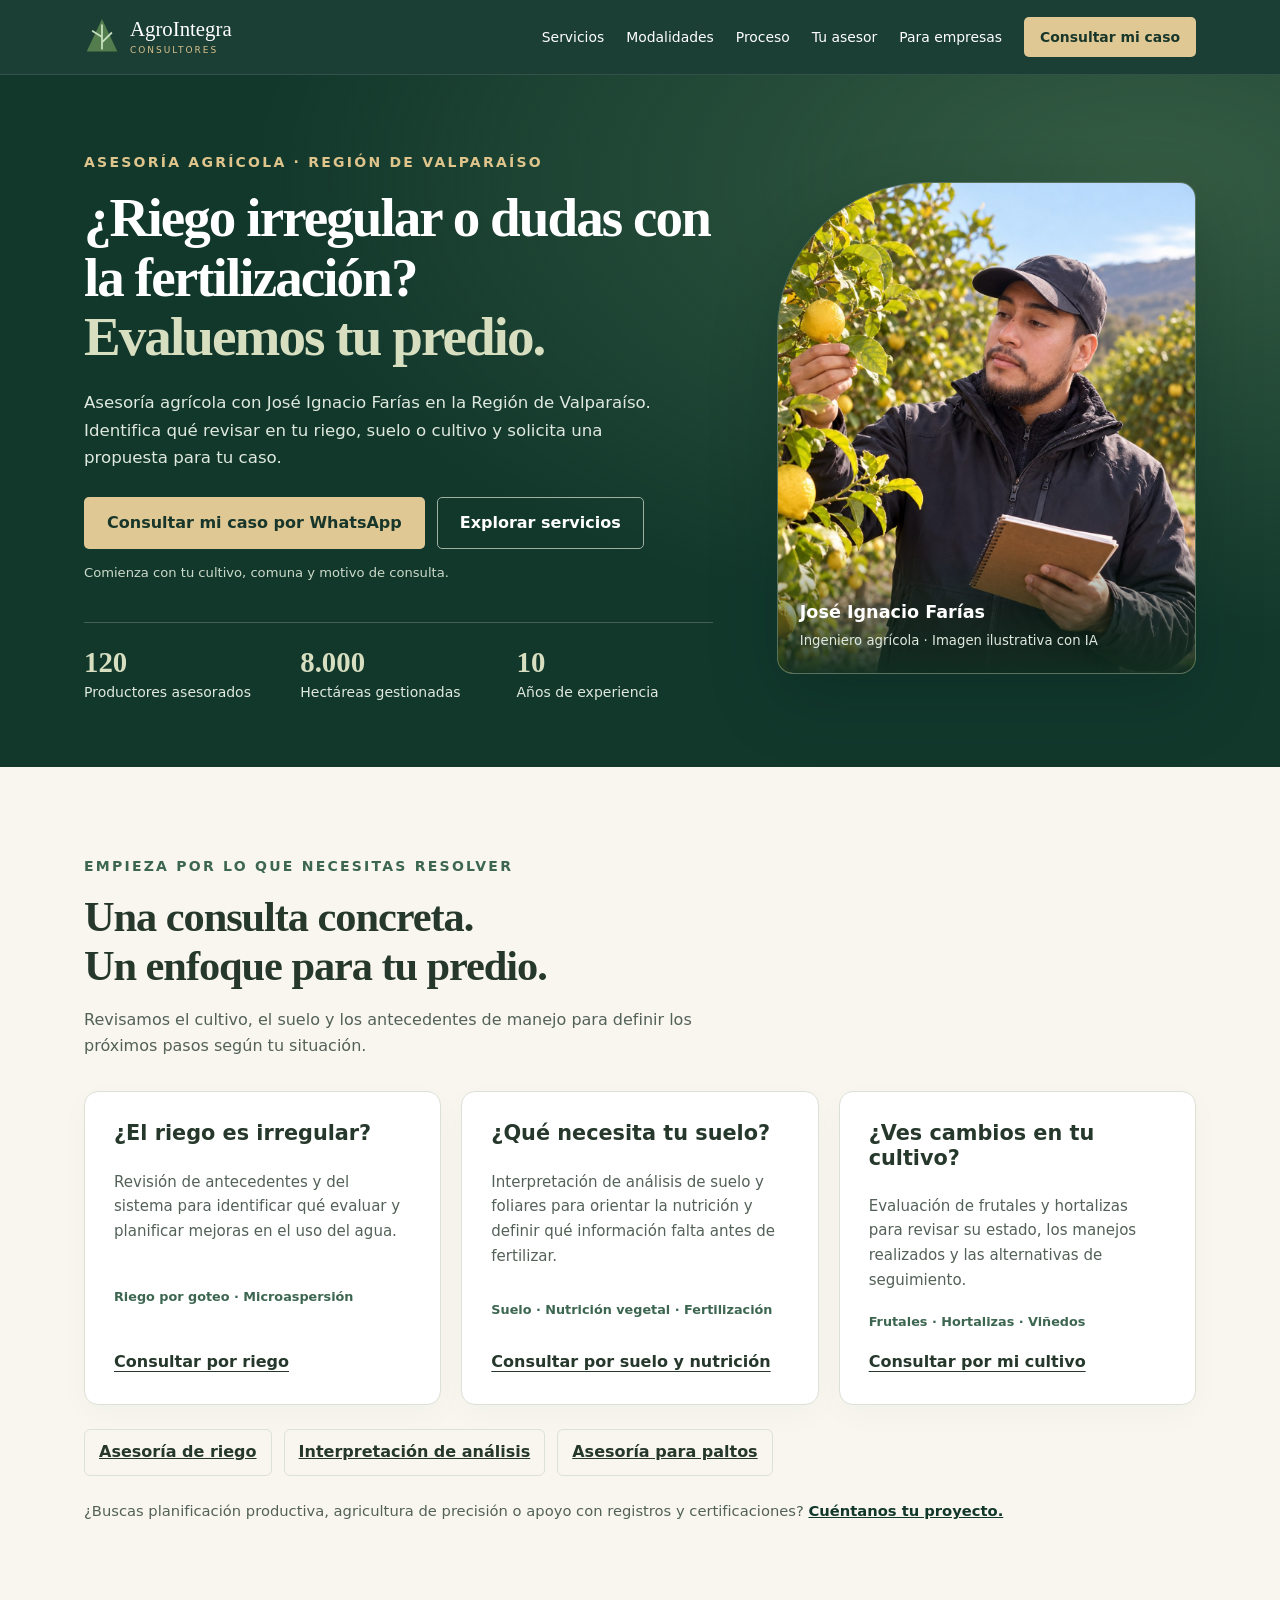
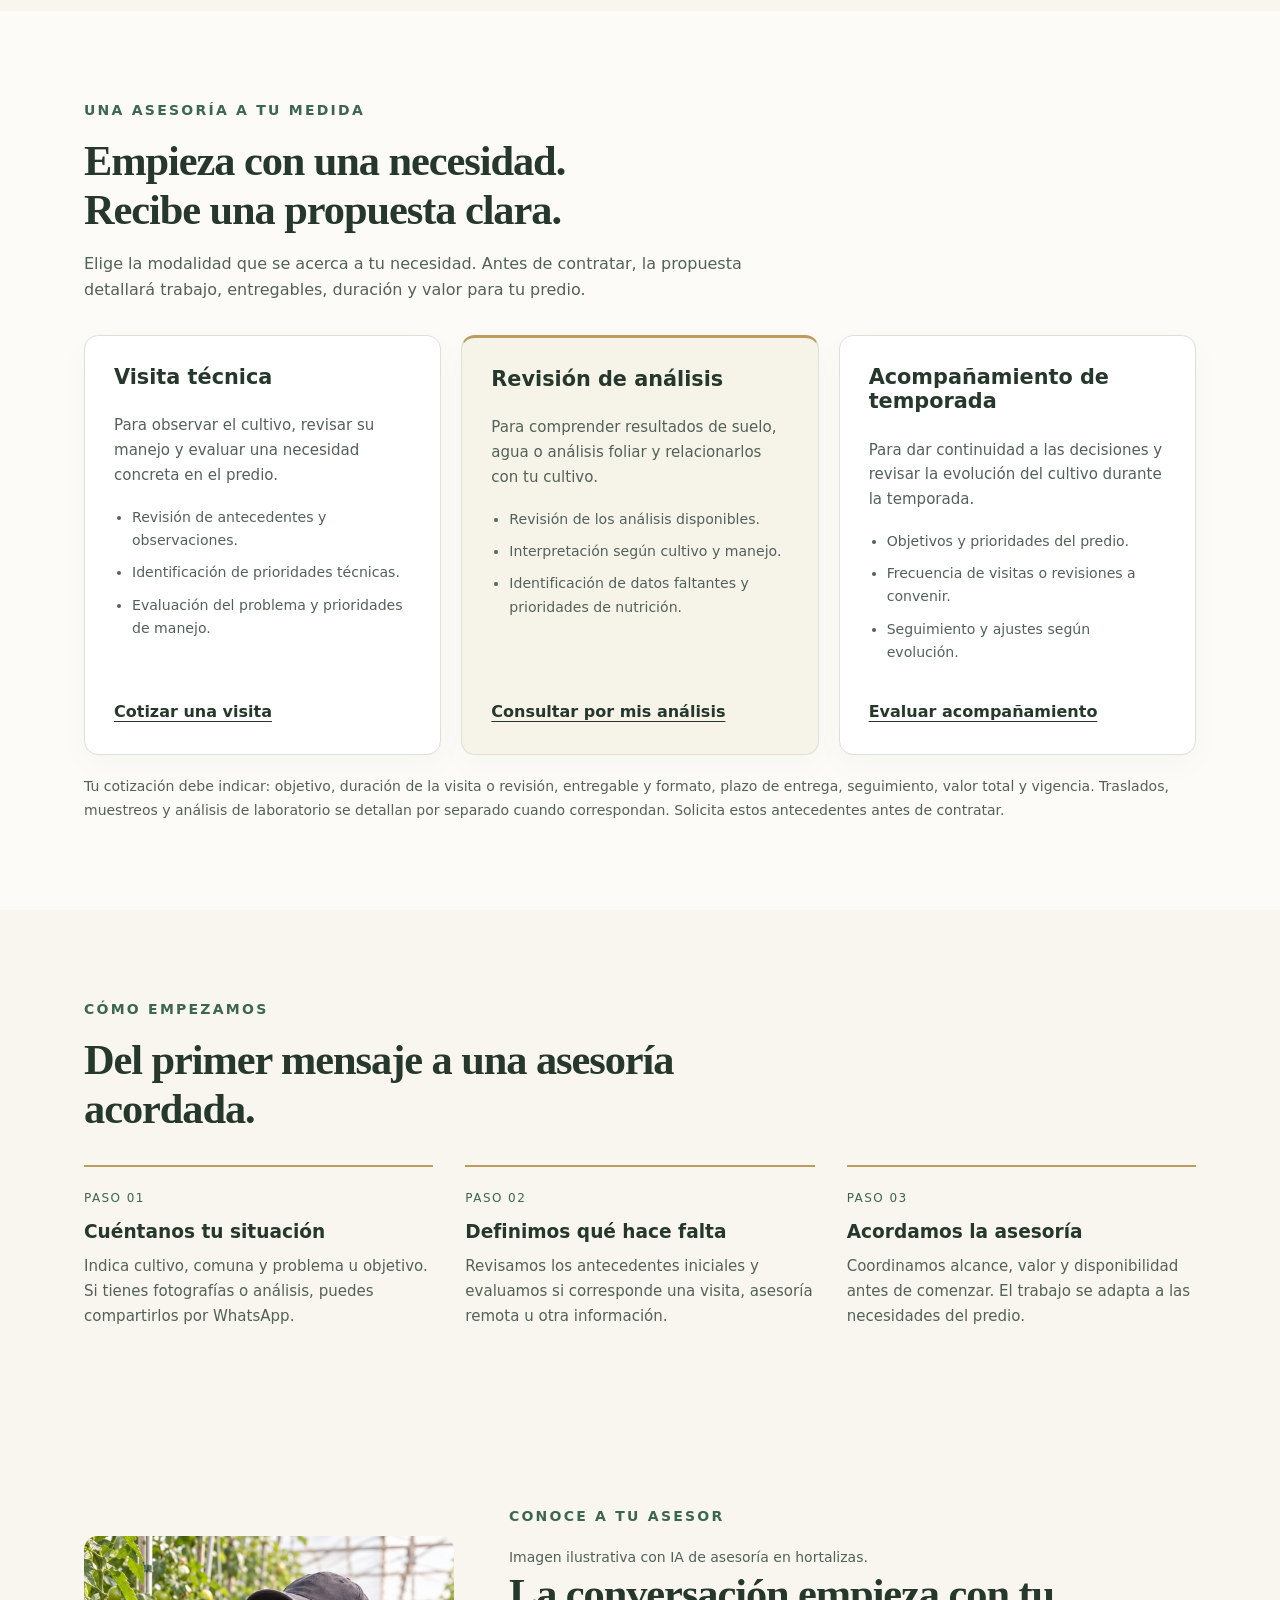
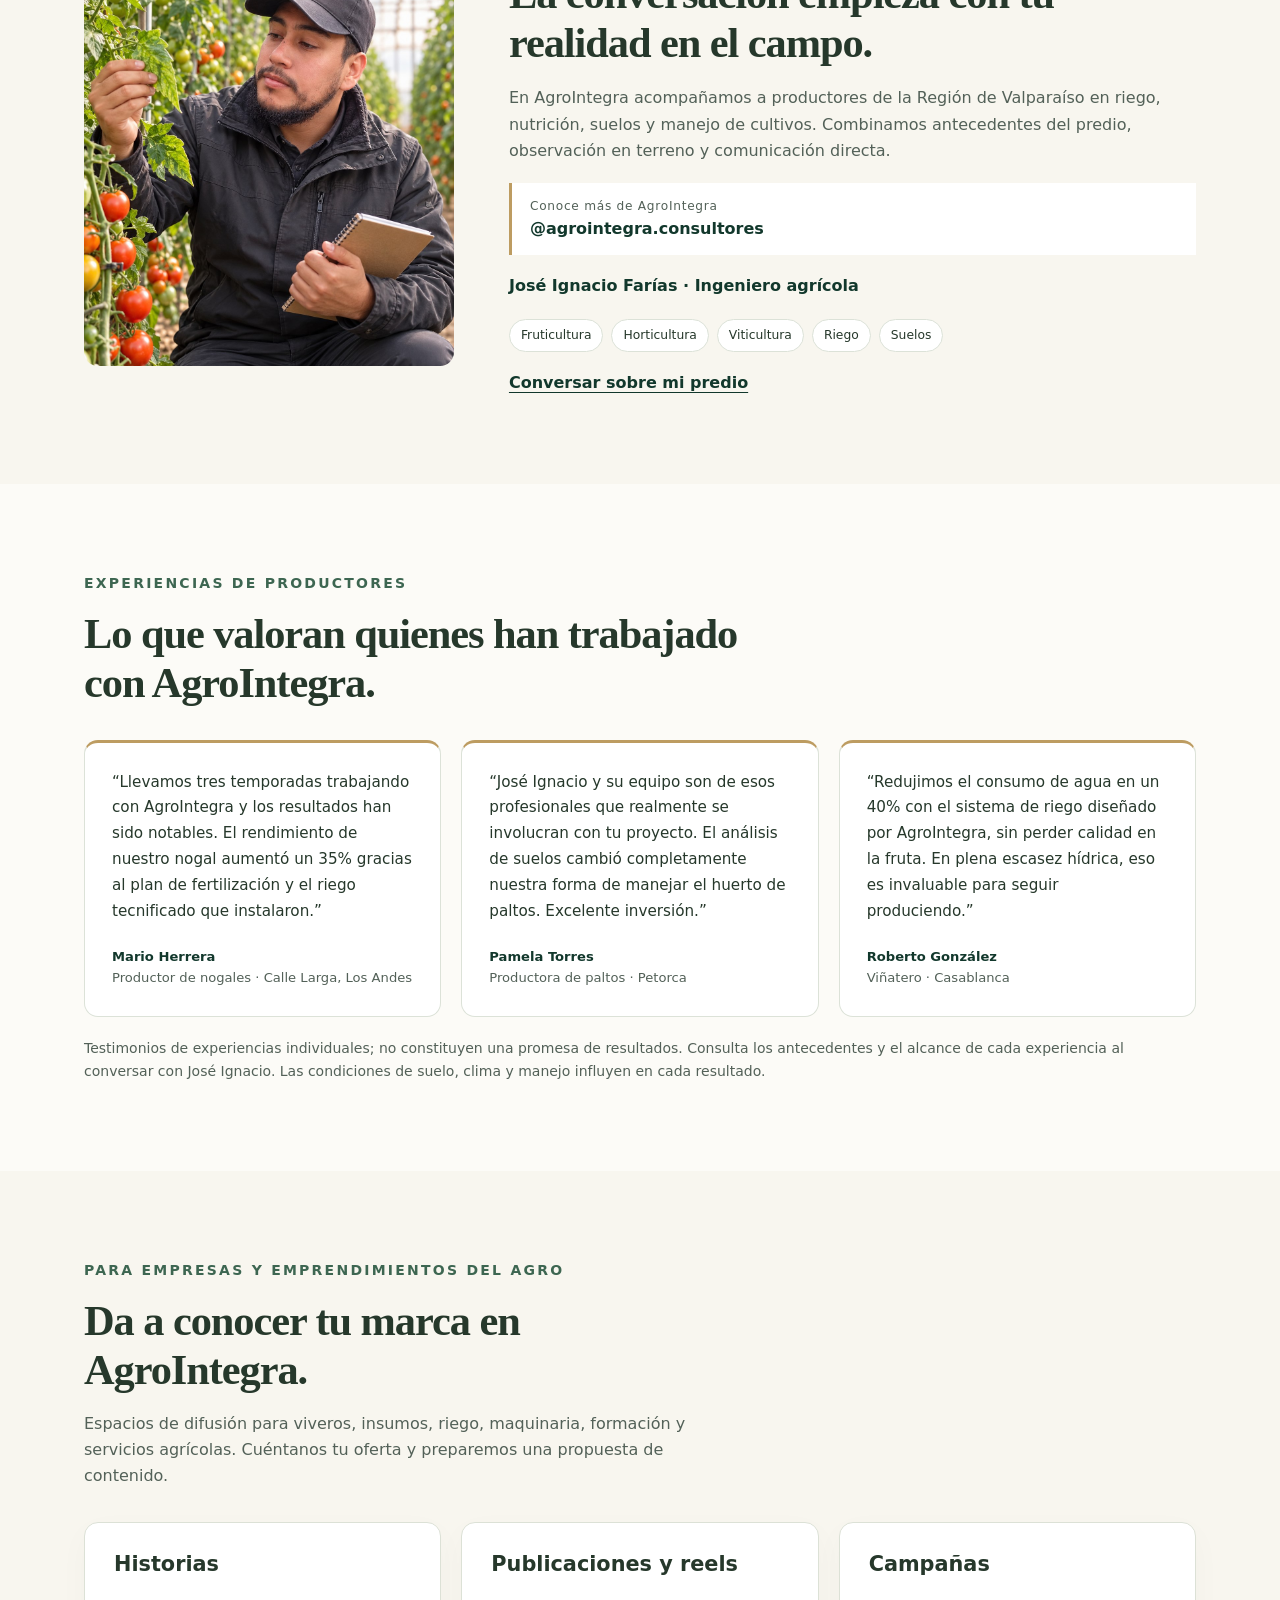
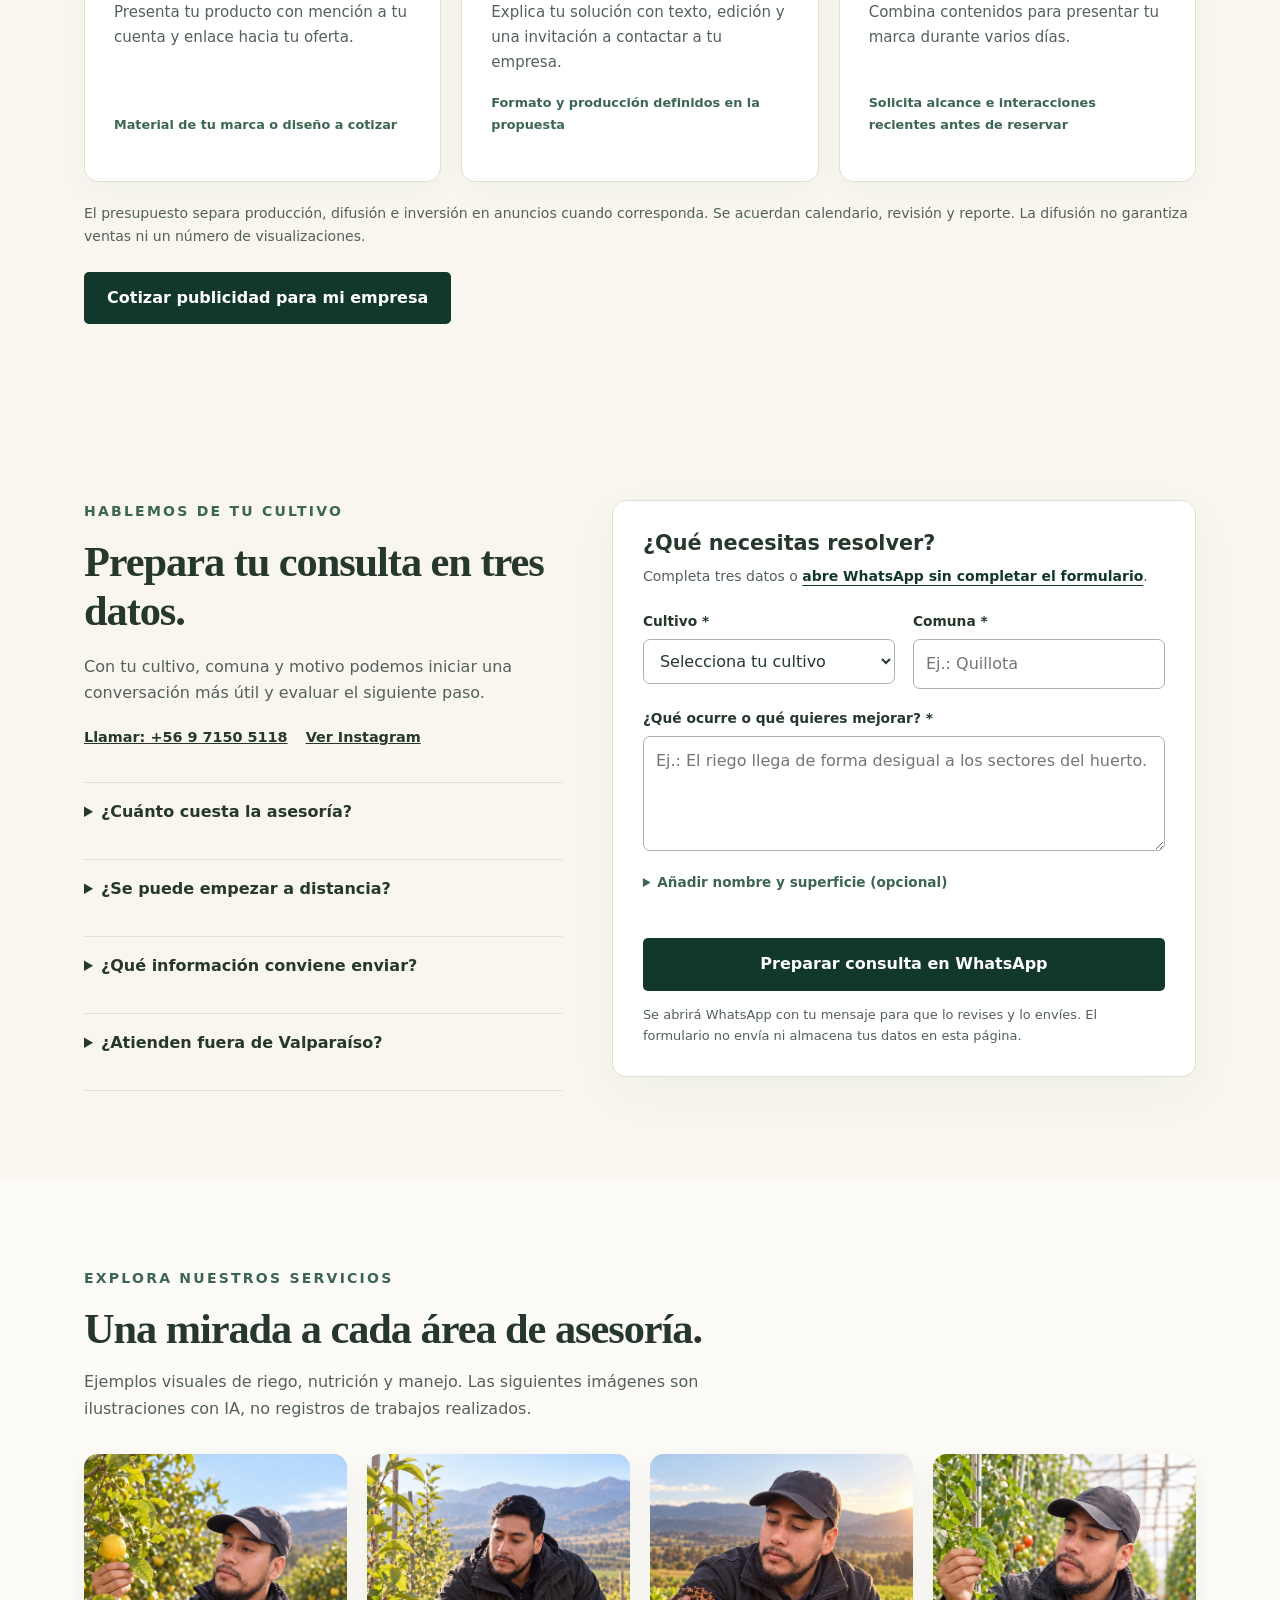
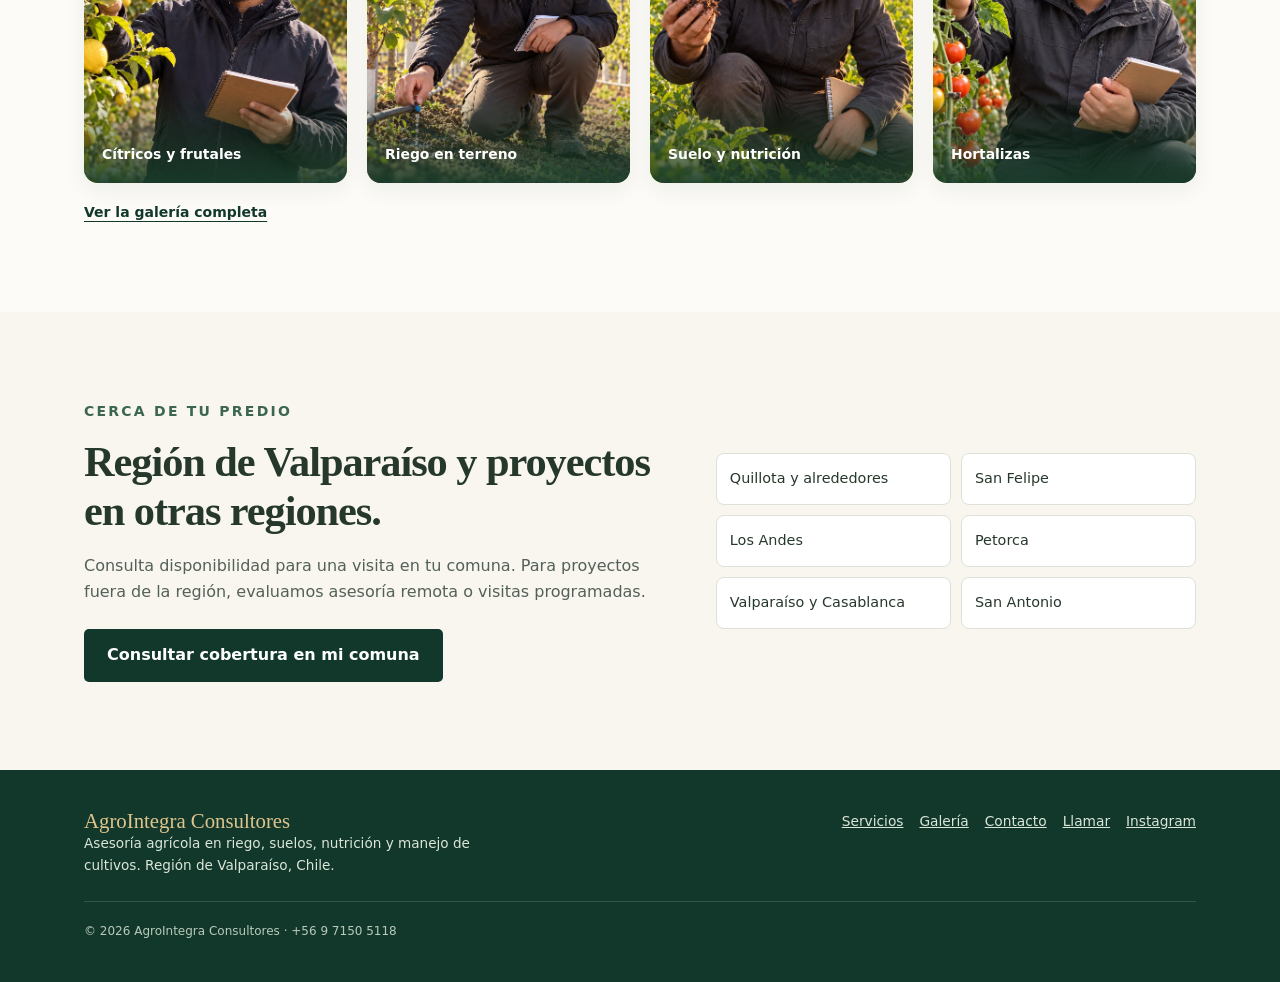
==== index.html @ eaef782a "Usa cítricos y hortalizas como imágenes principales" ====
<!doctype html>
<html lang="es-CL">
<head>
<meta charset="utf-8">
<meta name="viewport" content="width=device-width,initial-scale=1">
<title>Asesoría agrícola en Valparaíso | AgroIntegra Consultores</title>
<meta name="description" content="Consulta con José Ignacio sobre riego, suelo, nutrición y manejo de cultivos en la Región de Valparaíso. Cuéntanos tu cultivo y comuna para coordinar una asesoría.">
<link rel="canonical" href="https://agrointegra-consultores.pages.dev/">
<meta property="og:type" content="website">
<meta property="og:locale" content="es_CL">
<meta property="og:title" content="Asesoría agrícola en Valparaíso | AgroIntegra">
<meta property="og:description" content="Asesoría agrícola en la Región de Valparaíso. Consulta por riego, suelo, nutrición y manejo de cultivos.">
<meta property="og:url" content="https://agrointegra-consultores.pages.dev/">
<meta property="og:image" content="https://agrointegra-consultores.pages.dev/images/instagram/01-citricos-visita-tecnica.jpg">
<meta property="og:image:alt" content="José Ignacio en un huerto de cítricos">
<meta name="theme-color" content="#193d29">
<style>
:root{--green:#193d29;--mid:#376748;--mint:#c5dfbf;--cream:#f7f4ec;--ink:#26382b;--muted:#536158;--line:#dce2d8;--gold:#b69356;--white:#fff;--radius:18px}*{box-sizing:border-box}html{scroll-behavior:smooth;scroll-padding-top:90px}body{margin:0;font:16px/1.65 system-ui,-apple-system,"Segoe UI",sans-serif;color:var(--ink);background:var(--white)}h1,h2,h3,p,figure{margin:0}h1,h2,h3{line-height:1.16}h1,h2,.brand-name{font-family:Georgia,"Times New Roman",serif}h1{font-size:clamp(2.15rem,4.6vw,3.65rem);letter-spacing:-.035em}h2{font-size:clamp(1.8rem,3.4vw,2.65rem);letter-spacing:-.025em}h3{font-size:1.16rem}a{color:inherit}img{max-width:100%;display:block}button,input,select,textarea{font:inherit}button,summary{cursor:pointer}a,button,input,textarea,select,summary{-webkit-tap-highlight-color:transparent}a:focus-visible,button:focus-visible,input:focus-visible,textarea:focus-visible,select:focus-visible,summary:focus-visible{outline:3px solid #c69b42;outline-offset:4px}section{scroll-margin-top:88px}.wrap{max-width:1160px;margin:auto;padding:0 24px}.section{padding:76px 0}.cream{background:var(--cream)}.eyebrow{font-size:.74rem;font-weight:750;letter-spacing:.16em;text-transform:uppercase;color:var(--mid);display:block;margin-bottom:14px}.intro{max-width:660px;margin-bottom:32px}.intro p{margin-top:16px;color:var(--muted)}.btn{display:inline-flex;justify-content:center;align-items:center;gap:8px;min-height:48px;padding:12px 22px;border-radius:8px;text-decoration:none;font-weight:700;border:1px solid transparent;transition:background .2s,transform .2s}.btn:hover{transform:translateY(-2px)}.btn-main{background:var(--green);color:#fff}.btn-main:hover{background:#295838}.btn-light{background:#d5edc9;color:#173c28}.btn-light:hover{background:#e5f5de}.btn-outline{border-color:#9eb0a2;background:transparent;color:inherit}.button-row{display:flex;flex-wrap:wrap;gap:12px}.small{font-size:.85rem;color:var(--muted)}.skip{position:absolute;left:12px;top:-60px;background:#fff;padding:10px;z-index:100}.skip:focus{top:10px}header{position:sticky;top:0;z-index:30;background:var(--green);color:#fff;border-bottom:1px solid #ffffff1a}.header-inner{display:flex;align-items:center;justify-content:space-between;min-height:74px;gap:20px}.brand{display:flex;align-items:center;gap:10px;text-decoration:none}.brand svg{width:36px;height:42px;flex:none}.brand-name{font-size:1.3rem;line-height:1.05}.brand small{display:block;font:9px/1.4 system-ui;letter-spacing:.22em;color:#d9c18d;text-transform:uppercase;margin-top:4px}nav{display:flex;align-items:center;gap:22px}nav a{text-decoration:none;font-size:.87rem}nav a:hover{color:var(--mint)}nav .btn{padding:8px 15px;min-height:40px}.menu-toggle{display:none;background:transparent;border:1px solid #ffffff65;border-radius:6px;color:#fff;min-height:42px;padding:6px 12px}.hero{background:var(--green);color:white;padding:54px 0 44px;overflow:hidden}.hero-grid{display:grid;grid-template-columns:1.2fr .8fr;align-items:center;gap:64px}.hero .eyebrow{color:var(--mint)}.hero h1 em{font-style:normal;color:var(--mint)}.hero-copy>p{font-size:1.04rem;color:#e0e9df;margin:23px 0 25px;max-width:580px}.hero-note{font-size:.82rem!important;margin:13px 0 0!important;color:#ccdaca!important}.hero-portrait{position:relative;border-radius:110px 18px 18px 18px;overflow:hidden;border:1px solid #ffffff30;max-width:430px;justify-self:end;width:100%;background:#34533a}.hero-portrait img{width:100%;height:440px;object-fit:cover;object-position:center 16%}.hero-portrait figcaption{position:absolute;bottom:0;left:0;right:0;padding:48px 22px 20px;background:linear-gradient(transparent,#102d20f5);color:#fff}.hero-portrait strong{display:block;font-size:1.1rem}.hero-portrait span{font-size:.83rem;color:#e0e9df}.proof{display:grid;grid-template-columns:repeat(3,1fr);margin-top:38px;border-top:1px solid #ffffff35;padding-top:23px;gap:20px}.proof strong{font:700 1.8rem Georgia;display:block;color:var(--mint)}.proof span{font-size:.78rem;color:#e0e9df}.services{display:grid;grid-template-columns:repeat(3,minmax(0,1fr));gap:20px}.service{padding:29px;border:1px solid var(--line);border-radius:var(--radius);background:#fff;display:flex;flex-direction:column}.service-index{display:block;color:var(--mid);font:italic 1.8rem Georgia;margin-bottom:22px}.service h3{margin-bottom:12px;font-size:1.3rem}.service p{color:var(--muted);font-size:.94rem;margin-bottom:18px}.service .scope{font-size:.8rem;color:var(--mid);font-weight:650;display:block;margin-top:auto;margin-bottom:17px}.service a{font-weight:750;text-underline-offset:4px;text-decoration-thickness:1px}.other-services{margin-top:23px;color:var(--muted);font-size:.92rem}.other-services a{color:var(--green);font-weight:700}.steps{display:grid;grid-template-columns:repeat(3,minmax(0,1fr));gap:32px}.step{border-top:2px solid var(--gold);padding-top:22px}.step span{font-size:.75rem;letter-spacing:.12em;color:var(--mid);display:block;margin-bottom:12px}.step p{color:var(--muted);font-size:.94rem;margin-top:12px}.advisor{display:grid;grid-template-columns:.7fr 1.3fr;gap:55px;align-items:center}.advisor-image{width:100%;height:350px;object-fit:cover;object-position:center 18%;border-radius:var(--radius)}.advisor p{margin-top:18px;color:var(--muted)}.advisor .signature{font-weight:750;color:var(--green)}.tags{display:flex;gap:8px;flex-wrap:wrap;margin-top:20px}.tags span{border:1px solid var(--line);padding:5px 11px;border-radius:20px;font-size:.77rem;background:#fff}.quotes{display:grid;grid-template-columns:repeat(3,minmax(0,1fr));gap:20px}.quote{margin:0;background:white;border:1px solid var(--line);border-radius:var(--radius);padding:27px}.quote blockquote{margin:0 0 21px;font-size:.95rem;line-height:1.7}.quote figcaption{font-size:.82rem;color:var(--muted)}.quote strong{display:block;color:var(--green)}.case-note{font-size:.82rem;color:var(--muted);margin-top:20px}.contact-grid{display:grid;grid-template-columns:.9fr 1.1fr;gap:50px;align-items:start}.contact-copy p{color:var(--muted);margin:18px 0}.contact-links{display:flex;flex-wrap:wrap;gap:18px;margin-top:20px;font-weight:700;font-size:.9rem}.faq{margin-top:32px;border-top:1px solid var(--line)}.faq details{border-bottom:1px solid var(--line);padding:16px 0}.faq summary{font-weight:700;padding-right:10px}.faq p{font-size:.9rem;margin:12px 0 0}.contact-form{border:1px solid var(--line);border-radius:var(--radius);background:var(--cream);padding:30px}.contact-form h3{margin-bottom:10px;font-size:1.3rem}.contact-form .small{margin-bottom:22px}.form-grid{display:grid;grid-template-columns:1fr 1fr;gap:18px}.field{display:flex;flex-direction:column;gap:6px;min-width:0}.full{grid-column:1/-1}label{font-size:.86rem;font-weight:700}input,select,textarea{width:100%;min-width:0;border:1px solid #a7b5a9;border-radius:7px;padding:11px 12px;background:#fff;color:var(--ink);font-size:1rem}textarea{min-height:115px;resize:vertical}.optional{margin-top:20px}.optional summary{font-size:.85rem;color:var(--mid);font-weight:650}.optional .form-grid{margin-top:15px}.contact-form button{width:100%;margin-top:23px}.form-help{font-size:.81rem;color:var(--muted);margin-top:13px}.form-result{margin-top:16px;padding:14px;background:#e4eddf;border-radius:8px}.form-result a{font-weight:700}.gallery-grid{display:grid;grid-template-columns:repeat(3,minmax(0,1fr));gap:20px}.gallery-card{position:relative;border-radius:var(--radius);overflow:hidden;aspect-ratio:4/5;background:#dfe9db}.gallery-card img{width:100%;height:100%;object-fit:cover}.gallery-card figcaption{position:absolute;bottom:0;left:0;right:0;padding:50px 18px 17px;color:white;font-size:.87rem;font-weight:650;background:linear-gradient(transparent,#173b29ed)}.gallery-note{color:var(--muted);font-size:.82rem;margin:18px 0 0;max-width:700px}.more-photos{margin-top:24px}.more-photos summary{width:fit-content;border:1px solid #90a48d;border-radius:8px;padding:11px 20px;font-weight:700}.more-photos .gallery-grid{margin-top:20px;grid-template-columns:repeat(4,minmax(0,1fr))}.coverage{display:grid;grid-template-columns:1.1fr .9fr;gap:45px;align-items:center}.coverage p{margin:17px 0 24px;color:var(--muted)}.areas{display:grid;grid-template-columns:1fr 1fr;gap:10px}.areas span{padding:13px;border:1px solid var(--line);background:white;border-radius:8px;font-size:.9rem}footer{background:var(--green);color:#dbe6d9;padding:40px 0}.footer-top{display:flex;flex-wrap:wrap;justify-content:space-between;gap:25px}.footer-top p{font-size:.85rem;max-width:430px}.footer-links{display:flex;flex-wrap:wrap;gap:16px;font-size:.86rem}.footer-bottom{border-top:1px solid #ffffff24;padding-top:20px;margin-top:25px;font-size:.75rem;color:#b9caba}.mobile-cta{display:none}.anchor{scroll-margin-top:90px}.inline-link{font-weight:700;color:var(--green);text-underline-offset:4px} [hidden]{display:none!important}
@media(max-width:900px){.hero-grid{gap:30px}.hero-portrait img{height:390px}.header-inner{position:relative}.menu-toggle{display:block}nav{display:none;position:absolute;top:74px;left:0;right:0;background:var(--green);padding:20px 24px;box-shadow:0 12px 20px #102b2325;flex-direction:column;align-items:stretch;gap:0}nav.open{display:flex}nav a{padding:12px;border-bottom:1px solid #ffffff20}nav .btn{margin-top:10px}.services{gap:13px}.service{padding:23px}.contact-grid{gap:30px}.quotes{grid-template-columns:1fr}.advisor{gap:30px}.more-photos .gallery-grid{grid-template-columns:repeat(2,minmax(0,1fr))}}
@media(max-width:700px){.wrap{padding:0 20px}.section{padding:52px 0}.hero{padding:35px 0 32px}.hero-grid{grid-template-columns:1fr;gap:28px}.hero h1{font-size:2.2rem}.hero-copy>p{font-size:1rem;margin:20px 0}.hero-portrait{max-width:none;border-radius:var(--radius)}.hero-portrait img{height:280px;object-position:center 30%}.hero-portrait figcaption{padding:45px 17px 16px}.proof{margin-top:26px;padding-top:18px;gap:12px}.proof strong{font-size:1.55rem}.proof span{font-size:.71rem}.services,.steps,.advisor,.contact-grid,.coverage{grid-template-columns:1fr}.service{padding:24px}.service-index{margin-bottom:12px}.steps{gap:25px}.advisor-image{height:300px;object-position:center 28%}.contact-form{padding:22px}.form-grid{grid-template-columns:1fr}.gallery-grid{grid-template-columns:repeat(2,minmax(0,1fr));gap:13px}.gallery-grid>.gallery-card:first-child{grid-column:1/-1;aspect-ratio:4/3}.more-photos .gallery-grid>.gallery-card:first-child{grid-column:auto;aspect-ratio:4/5}.gallery-card figcaption{padding:35px 12px 12px;font-size:.76rem}.areas{gap:8px}.mobile-cta{display:flex;position:fixed;z-index:25;bottom:0;left:0;right:0;padding:10px 16px calc(10px + env(safe-area-inset-bottom));background:#fffffff5;box-shadow:0 -2px 14px #102b2318}.mobile-cta .btn{width:100%;min-height:44px;padding:10px 14px}body{padding-bottom:76px}.button-row .btn-main,.button-row .btn-light{width:100%}.intro{margin-bottom:26px}.footer-links{line-height:2}.hero-note{font-size:.8rem!important}}
@media(prefers-reduced-motion:reduce){html{scroll-behavior:auto}*,*::before,*::after{transition:none!important}}
.archivo-grid .gallery-card{aspect-ratio:4/3}.archivo-grid>.gallery-card:first-child{grid-column:auto;aspect-ratio:4/3}
/* Refined editorial presentation */
:root{--green:#12382c;--mid:#3d6651;--mint:#d7dfc0;--cream:#f8f6ef;--gold:#bd9c61;--radius:14px}body{background:#fcfbf7}header{background:#12382cf5;backdrop-filter:blur(12px)}.hero{background:radial-gradient(ellipse at 90% 15%,#355c43 0,transparent 55%),#12382c;padding:76px 0 62px}.hero h1{font-size:clamp(2.25rem,4.3vw,3.6rem);line-height:1.08}.hero-portrait{border-radius:150px 16px 16px 16px;box-shadow:0 25px 65px #001a1740}.hero-portrait img{height:490px}.hero .eyebrow{color:#dfc58c}.btn{border-radius:5px}.btn-light{background:#e0c894;color:#18372a}.section{padding:88px 0}.service{box-shadow:0 10px 32px #173b2907;border-color:#dce1d6;transition:transform .2s,box-shadow .2s}.service:hover{transform:translateY(-4px);box-shadow:0 18px 40px #173b2910}.service-index{font:600 .72rem system-ui;letter-spacing:.15em;color:#947343}.service ul{padding-left:18px;color:var(--muted);font-size:.88rem;margin:0 0 26px}.service li{margin-bottom:9px}.service.featured{border-top:3px solid var(--gold);background:#f6f4e9}.service a{margin-top:auto}.instagram-feature{display:block;border-left:3px solid var(--gold);padding:13px 18px;background:#fff;text-decoration:none}.instagram-feature span{display:block;font-size:.76rem;letter-spacing:.06em;color:var(--muted)}.instagram-feature strong{font-size:1rem;color:var(--green)}.quote{border-top:3px solid var(--gold)}.gallery-filters{display:flex;flex-wrap:wrap;gap:9px;margin:0 0 16px}.gallery-filters button{border:1px solid #bcc9bc;padding:10px 16px;background:transparent;border-radius:30px;font-size:.84rem;color:var(--green);min-height:44px}.gallery-filters button[aria-pressed=true]{background:var(--green);color:white;border-color:var(--green)}#galleryStatus{margin-bottom:22px}.gallery-card{box-shadow:0 7px 22px #122f2210}.gallery-card img{transition:transform .4s}.gallery-card:hover img{transform:scale(1.035)}.contact-form{box-shadow:0 16px 50px #173b290a;background:#fff}.footer-top .brand-name{color:#dfc58c}
@media(max-width:700px){.hero{padding:38px 0}.hero h1{font-size:2.35rem}.hero-portrait img{height:350px;object-position:center 24%}.section{padding:54px 0}.service:hover{transform:none}.gallery-filters{gap:7px}.gallery-filters button{padding:9px 13px}.more-photos .gallery-grid{grid-template-columns:repeat(2,minmax(0,1fr))}}
.service-index{display:none}.gallery-grid{grid-template-columns:repeat(4,minmax(0,1fr))}.hero-portrait img{object-position:center 35%}.advisor-image{height:430px;object-position:center 25%}.proof span,.eyebrow,.small,.case-note,.gallery-note,.scope{font-size:.875rem}summary{min-height:44px}.service p{margin-top:12px}.topic-links{display:flex;flex-wrap:wrap;gap:12px;margin-top:24px}.topic-links a{padding:9px 14px;border:1px solid var(--line);border-radius:6px;font-weight:650}@media(max-width:700px){.gallery-grid{grid-template-columns:repeat(2,minmax(0,1fr))}.gallery-grid>.gallery-card:first-child{grid-column:auto;aspect-ratio:4/5}.hero-portrait img{height:340px}.advisor-image{height:380px}.proof span{font-size:.8rem}} </style>
</head>
<body>
<a class="skip" href="#hero">Saltar al contenido principal</a>
<header><div class="wrap header-inner"><a class="brand" href="#hero" aria-label="AgroIntegra, inicio"><svg viewBox="0 0 40 44" aria-hidden="true"><path d="M20 2 37 38H3Z" fill="#537d4d"/><path d="M20 8v28M20 22 9 15M20 28 31 17" fill="none" stroke="#c5dfbf" stroke-width="2"/></svg><span class="brand-name">AgroIntegra<small>Consultores</small></span></a><button class="menu-toggle" id="navToggle" aria-expanded="false" aria-controls="nav" aria-label="Abrir menú">Menú</button><nav id="nav" aria-label="Menú principal"><a href="#servicios">Servicios</a><a href="#modalidades">Modalidades</a><a href="#beneficios">Proceso</a><a href="#nosotros">Tu asesor</a><a href="#publicidad">Para empresas</a><a href="#contacto" class="btn btn-light">Consultar mi caso</a></nav></div></header>
<main>
<section class="hero" id="hero" tabindex="-1"><div class="wrap"><div class="hero-grid"><div class="hero-copy"><span class="eyebrow">Asesoría agrícola · Región de Valparaíso</span><h1>¿Riego irregular o dudas con la fertilización?<br><em>Evaluemos tu predio.</em></h1><p>Asesoría agrícola con José Ignacio Farías en la Región de Valparaíso. Identifica qué revisar en tu riego, suelo o cultivo y solicita una propuesta para tu caso.</p><div class="button-row"><a class="btn btn-light" data-topic="general" href="https://wa.me/56971505118" target="_blank" rel="noopener">Consultar mi caso por WhatsApp</a><a class="btn btn-outline" href="#servicios">Explorar servicios</a></div><p class="hero-note">Comienza con tu cultivo, comuna y motivo de consulta.</p><div class="proof" aria-label="Experiencia de AgroIntegra"><div><strong>120</strong><span>Productores asesorados</span></div><div><strong>8.000</strong><span>Hectáreas gestionadas</span></div><div><strong>10</strong><span>Años de experiencia</span></div></div></div><figure class="hero-portrait"><img src="./images/instagram/01-citricos-visita-tecnica.jpg" alt="Ilustración de José Ignacio en un huerto de cítricos" width="1122" height="1402" fetchpriority="high"><figcaption><strong>José Ignacio Farías</strong><span>Ingeniero agrícola · Imagen ilustrativa con IA</span></figcaption></figure></div></div></section>
<section class="section cream" id="servicios"><div class="wrap"><div class="intro"><span class="eyebrow">Empieza por lo que necesitas resolver</span><h2>Una consulta concreta.<br>Un enfoque para tu predio.</h2><p>Revisamos el cultivo, el suelo y los antecedentes de manejo para definir los próximos pasos según tu situación.</p></div><div class="services"><article class="service" id="riego-fert"><span class="service-index" aria-hidden="true">01</span><h3>¿El riego es irregular?</h3><p>Revisión de antecedentes y del sistema para identificar qué evaluar y planificar mejoras en el uso del agua.</p><span class="scope">Riego por goteo · Microaspersión</span><a data-topic="riego" href="https://wa.me/56971505118" target="_blank" rel="noopener">Consultar por riego</a></article><article class="service"><span class="service-index" aria-hidden="true">02</span><h3>¿Qué necesita tu suelo?</h3><p>Interpretación de análisis de suelo y foliares para orientar la nutrición y definir qué información falta antes de fertilizar.</p><span class="scope">Suelo · Nutrición vegetal · Fertilización</span><a data-topic="nutricion" href="https://wa.me/56971505118" target="_blank" rel="noopener">Consultar por suelo y nutrición</a></article><article class="service"><span class="service-index" aria-hidden="true">03</span><h3>¿Ves cambios en tu cultivo?</h3><p>Evaluación de frutales y hortalizas para revisar su estado, los manejos realizados y las alternativas de seguimiento.</p><span class="scope">Frutales · Hortalizas · Viñedos</span><a data-topic="cultivo" href="https://wa.me/56971505118" target="_blank" rel="noopener">Consultar por mi cultivo</a></article></div><div class="topic-links"><a href="riego.html">Asesoría de riego</a><a href="analisis-suelo.html">Interpretación de análisis</a><a href="paltos.html">Asesoría para paltos</a></div><p class="other-services">¿Buscas planificación productiva, agricultura de precisión o apoyo con registros y certificaciones? <a href="#contacto">Cuéntanos tu proyecto.</a></p></div></section>
<section class="section" id="modalidades"><div class="wrap"><div class="intro"><span class="eyebrow">Una asesoría a tu medida</span><h2>Empieza con una necesidad.<br>Recibe una propuesta clara.</h2><p>Elige la modalidad que se acerca a tu necesidad. Antes de contratar, la propuesta detallará trabajo, entregables, duración y valor para tu predio.</p></div><div class="services"><article class="service"><span class="service-index">01 / EN TERRENO</span><h3>Visita técnica</h3><p>Para observar el cultivo, revisar su manejo y evaluar una necesidad concreta en el predio.</p><ul><li>Revisión de antecedentes y observaciones.</li><li>Identificación de prioridades técnicas.</li><li>Evaluación del problema y prioridades de manejo.</li></ul><a data-topic="visita" href="https://wa.me/56971505118" target="_blank" rel="noopener">Cotizar una visita</a></article><article class="service featured"><span class="service-index">02 / ANTECEDENTES</span><h3>Revisión de análisis</h3><p>Para comprender resultados de suelo, agua o análisis foliar y relacionarlos con tu cultivo.</p><ul><li>Revisión de los análisis disponibles.</li><li>Interpretación según cultivo y manejo.</li><li>Identificación de datos faltantes y prioridades de nutrición.</li></ul><a data-topic="analisis" href="https://wa.me/56971505118" target="_blank" rel="noopener">Consultar por mis análisis</a></article><article class="service"><span class="service-index">03 / CONTINUIDAD</span><h3>Acompañamiento de temporada</h3><p>Para dar continuidad a las decisiones y revisar la evolución del cultivo durante la temporada.</p><ul><li>Objetivos y prioridades del predio.</li><li>Frecuencia de visitas o revisiones a convenir.</li><li>Seguimiento y ajustes según evolución.</li></ul><a data-topic="temporada" href="https://wa.me/56971505118" target="_blank" rel="noopener">Evaluar acompañamiento</a></article></div><p class="case-note">Tu cotización debe indicar: objetivo, duración de la visita o revisión, entregable y formato, plazo de entrega, seguimiento, valor total y vigencia. Traslados, muestreos y análisis de laboratorio se detallan por separado cuando correspondan. Solicita estos antecedentes antes de contratar.</p></div></section><section class="section cream" id="beneficios"><div class="wrap"><div class="intro"><span class="eyebrow">Cómo empezamos</span><h2>Del primer mensaje a una asesoría acordada.</h2></div><div class="steps"><article class="step"><span>PASO 01</span><h3>Cuéntanos tu situación</h3><p>Indica cultivo, comuna y problema u objetivo. Si tienes fotografías o análisis, puedes compartirlos por WhatsApp.</p></article><article class="step"><span>PASO 02</span><h3>Definimos qué hace falta</h3><p>Revisamos los antecedentes iniciales y evaluamos si corresponde una visita, asesoría remota u otra información.</p></article><article class="step"><span>PASO 03</span><h3>Acordamos la asesoría</h3><p>Coordinamos alcance, valor y disponibilidad antes de comenzar. El trabajo se adapta a las necesidades del predio.</p></article></div></div></section>
<section class="section cream" id="nosotros"><div class="wrap advisor"><img class="advisor-image" src="./images/instagram/02-tomate-invernadero.jpg" alt="Ilustración de José Ignacio revisando hortalizas en invernadero" width="1122" height="1402" loading="lazy" decoding="async"><div><span class="eyebrow">Conoce a tu asesor</span><p class="small">Imagen ilustrativa con IA de asesoría en hortalizas.</p><h2>La conversación empieza con tu realidad en el campo.</h2><p>En AgroIntegra acompañamos a productores de la Región de Valparaíso en riego, nutrición, suelos y manejo de cultivos. Combinamos antecedentes del predio, observación en terreno y comunicación directa.</p><p><a class="instagram-feature" href="https://www.instagram.com/agrointegra.consultores/" target="_blank" rel="noopener"><span>Conoce más de AgroIntegra</span><strong>@agrointegra.consultores</strong></a></p><p class="signature">José Ignacio Farías · Ingeniero agrícola</p><div class="tags" aria-label="Áreas de asesoría"><span>Fruticultura</span><span>Horticultura</span><span>Viticultura</span><span>Riego</span><span>Suelos</span></div><p><a class="inline-link" data-topic="asesoria" href="https://wa.me/56971505118" target="_blank" rel="noopener">Conversar sobre mi predio</a></p></div></div></section>
<section class="section" id="testimonios"><div class="wrap"><div class="intro"><span class="eyebrow">Experiencias de productores</span><h2>Lo que valoran quienes han trabajado con AgroIntegra.</h2></div><div class="quotes"><figure class="quote"><blockquote>“Llevamos tres temporadas trabajando con AgroIntegra y los resultados han sido notables. El rendimiento de nuestro nogal aumentó un 35% gracias al plan de fertilización y el riego tecnificado que instalaron.”</blockquote><figcaption><strong>Mario Herrera</strong>Productor de nogales · Calle Larga, Los Andes</figcaption></figure><figure class="quote"><blockquote>“José Ignacio y su equipo son de esos profesionales que realmente se involucran con tu proyecto. El análisis de suelos cambió completamente nuestra forma de manejar el huerto de paltos. Excelente inversión.”</blockquote><figcaption><strong>Pamela Torres</strong>Productora de paltos · Petorca</figcaption></figure><figure class="quote"><blockquote>“Redujimos el consumo de agua en un 40% con el sistema de riego diseñado por AgroIntegra, sin perder calidad en la fruta. En plena escasez hídrica, eso es invaluable para seguir produciendo.”</blockquote><figcaption><strong>Roberto González</strong>Viñatero · Casablanca</figcaption></figure></div><p class="case-note">Testimonios de experiencias individuales; no constituyen una promesa de resultados. Consulta los antecedentes y el alcance de cada experiencia al conversar con José Ignacio. Las condiciones de suelo, clima y manejo influyen en cada resultado.</p></div></section>
<section class="section cream" id="publicidad"><div class="wrap"><div class="intro"><span class="eyebrow">Para empresas y emprendimientos del agro</span><h2>Da a conocer tu marca en AgroIntegra.</h2><p>Espacios de difusión para viveros, insumos, riego, maquinaria, formación y servicios agrícolas. Cuéntanos tu oferta y preparemos una propuesta de contenido.</p></div><div class="services"><article class="service"><h3>Historias</h3><p>Presenta tu producto con mención a tu cuenta y enlace hacia tu oferta.</p><span class="scope">Material de tu marca o diseño a cotizar</span></article><article class="service"><h3>Publicaciones y reels</h3><p>Explica tu solución con texto, edición y una invitación a contactar a tu empresa.</p><span class="scope">Formato y producción definidos en la propuesta</span></article><article class="service"><h3>Campañas</h3><p>Combina contenidos para presentar tu marca durante varios días.</p><span class="scope">Solicita alcance e interacciones recientes antes de reservar</span></article></div><p class="case-note">El presupuesto separa producción, difusión e inversión en anuncios cuando corresponda. Se acuerdan calendario, revisión y reporte. La difusión no garantiza ventas ni un número de visualizaciones.</p><p style="margin-top:24px"><a class="btn btn-main" data-topic="publicidad" href="https://wa.me/56971505118" target="_blank" rel="noopener">Cotizar publicidad para mi empresa</a></p></div></section><section class="section cream" id="contacto"><div class="wrap contact-grid"><div class="contact-copy"><span class="eyebrow">Hablemos de tu cultivo</span><h2>Prepara tu consulta en tres datos.</h2><p>Con tu cultivo, comuna y motivo podemos iniciar una conversación más útil y evaluar el siguiente paso.</p><div class="contact-links"><a href="tel:+56971505118">Llamar: +56 9 7150 5118</a><a href="https://www.instagram.com/agrointegra.consultores/" target="_blank" rel="noopener">Ver Instagram</a></div><div class="faq"><details><summary>¿Cuánto cuesta la asesoría?</summary><p>Para cotizar necesitamos cultivo, comuna, superficie aproximada y necesidad. El presupuesto especifica qué se revisa, duración, entregables, plazo, seguimiento y valor total. Confirma si incluye traslados, muestreo y laboratorio. Recibirás las condiciones antes de contratar.</p></details><details><summary>¿Se puede empezar a distancia?</summary><p>Podemos revisar los antecedentes iniciales por WhatsApp y evaluar si es posible continuar de forma remota o si hace falta una visita en terreno.</p></details><details><summary>¿Qué información conviene enviar?</summary><p>Cultivo, comuna, superficie aproximada y lo que observas o buscas mejorar. Si los tienes, añade fotografías recientes y análisis de suelo o agua en WhatsApp.</p></details><details><summary>¿Atienden fuera de Valparaíso?</summary><p>Para otras regiones, consulta por asesoría remota o visitas programadas. La disponibilidad se acuerda según el proyecto y la ubicación.</p></details></div></div><div class="contact-form"><h3>¿Qué necesitas resolver?</h3><p class="small">Completa tres datos o <a class="inline-link" data-topic="general" href="https://wa.me/56971505118" target="_blank" rel="noopener">abre WhatsApp sin completar el formulario</a>.</p><form id="contactForm"><div class="form-grid"><div class="field"><label for="cultivo">Cultivo *</label><select id="cultivo" name="cultivo" required><option value="">Selecciona tu cultivo</option><option>Palto</option><option>Nogal</option><option>Vid de mesa</option><option>Vid vinífera</option><option>Cítricos</option><option>Arándanos</option><option>Hortalizas</option><option>Otros frutales</option><option>Cereales</option><option>Flores</option><option>Otro / proyecto por definir</option></select></div><div class="field"><label for="comuna">Comuna *</label><input id="comuna" name="comuna" autocomplete="address-level2" placeholder="Ej.: Quillota" maxlength="100" required></div><div class="field full"><label for="mensaje">¿Qué ocurre o qué quieres mejorar? *</label><textarea id="mensaje" name="mensaje" placeholder="Ej.: El riego llega de forma desigual a los sectores del huerto." maxlength="1500" required></textarea></div></div><details class="optional"><summary>Añadir nombre y superficie (opcional)</summary><div class="form-grid"><div class="field"><label for="nombre">Tu nombre</label><input id="nombre" name="nombre" autocomplete="given-name" maxlength="100"></div><div class="field"><label for="superficie">Superficie aproximada (ha)</label><input id="superficie" name="superficie" type="number" min="0.01" step="0.01" placeholder="Ej.: 5"></div></div></details><button class="btn btn-main" type="submit">Preparar consulta en WhatsApp</button><p class="form-help" id="formHelp">Se abrirá WhatsApp con tu mensaje para que lo revises y lo envíes. El formulario no envía ni almacena tus datos en esta página.</p><div class="form-result" id="formResult" role="status" hidden>Tu mensaje está preparado. <a id="whatsappFallback" href="https://wa.me/56971505118" target="_blank" rel="noopener">Abrir consulta en WhatsApp</a></div></form></div></div></section>
<section class="section" id="galeria"><div class="wrap"><div class="intro"><span class="eyebrow">Explora nuestros servicios</span><h2>Una mirada a cada área de asesoría.</h2><p>Ejemplos visuales de riego, nutrición y manejo. Las siguientes imágenes son ilustraciones con IA, no registros de trabajos realizados.</p></div><div class="gallery-grid"><figure class="gallery-card" data-category="cultivos"><img src="./images/instagram/01-citricos-visita-tecnica.jpg" width="1122" height="1402" alt="Ilustración de José Ignacio revisando cítricos" loading="lazy" decoding="async"><figcaption>Cítricos y frutales</figcaption></figure><figure class="gallery-card" data-category="riego"><img src="./images/instagram/04-riego-por-goteo.jpg" width="1122" height="1402" alt="Ilustración de revisión de riego por goteo" loading="lazy" decoding="async"><figcaption>Riego en terreno</figcaption></figure><figure class="gallery-card" data-category="suelos"><img src="./images/instagram/03-revision-de-suelo.jpg" width="1122" height="1402" alt="Ilustración de observación de suelo en campo" loading="lazy" decoding="async"><figcaption>Suelo y nutrición</figcaption></figure><figure class="gallery-card" data-category="cultivos"><img src="./images/instagram/02-tomate-invernadero.jpg" width="1122" height="1402" alt="Ilustración de revisión de tomates en invernadero" loading="lazy" decoding="async"><figcaption>Hortalizas</figcaption></figure></div><p class="gallery-note"><a class="inline-link" href="galeria.html">Ver la galería completa</a></p></div></section><section class="section cream" id="cobertura"><div class="wrap coverage"><div id="mapa" class="anchor"><span class="eyebrow">Cerca de tu predio</span><h2>Región de Valparaíso y proyectos en otras regiones.</h2><p>Consulta disponibilidad para una visita en tu comuna. Para proyectos fuera de la región, evaluamos asesoría remota o visitas programadas.</p><a class="btn btn-main" data-topic="cobertura" href="https://wa.me/56971505118" target="_blank" rel="noopener">Consultar cobertura en mi comuna</a></div><div class="areas" aria-label="Zonas de atención"><span>Quillota y alrededores</span><span>San Felipe</span><span>Los Andes</span><span>Petorca</span><span>Valparaíso y Casablanca</span><span>San Antonio</span></div></div></section>
</main>
<footer><div class="wrap"><div class="footer-top"><div><div class="brand-name">AgroIntegra Consultores</div><p>Asesoría agrícola en riego, suelos, nutrición y manejo de cultivos. Región de Valparaíso, Chile.</p></div><div class="footer-links"><a href="#servicios">Servicios</a><a href="#galeria">Galería</a><a href="#contacto">Contacto</a><a href="tel:+56971505118">Llamar</a><a href="https://www.instagram.com/agrointegra.consultores/" target="_blank" rel="noopener">Instagram</a></div></div><div class="footer-bottom">© 2026 AgroIntegra Consultores · +56 9 7150 5118</div></div></footer>
<div class="mobile-cta"><a class="btn btn-main" data-topic="general" href="https://wa.me/56971505118" target="_blank" rel="noopener">Consultar mi caso por WhatsApp</a></div>
<script>
const nav=document.getElementById('nav');
const toggle=document.getElementById('navToggle');
function closeMenu(){nav.classList.remove('open');toggle.setAttribute('aria-expanded','false');toggle.setAttribute('aria-label','Abrir menú');}
toggle.addEventListener('click',()=>{const open=nav.classList.toggle('open');toggle.setAttribute('aria-expanded',String(open));toggle.setAttribute('aria-label',open?'Cerrar menú':'Abrir menú');});
nav.querySelectorAll('a').forEach(a=>a.addEventListener('click',closeMenu));
document.addEventListener('keydown',e=>{if(e.key==='Escape'){closeMenu();}});
const topics={publicidad:"Hola, quiero promocionar mi empresa en AgroIntegra. Rubro: __. Cuenta de Instagram: __. Objetivo: __.",visita:'Hola, quisiera cotizar una visita técnica a mi predio.',analisis:'Hola, quisiera consultar por revisión de análisis de suelo, agua o foliares.',temporada:'Hola, quisiera evaluar acompañamiento técnico de temporada.',general:'Hola, vengo desde la página de AgroIntegra y quisiera consultar por mi cultivo.',riego:'Hola, vengo desde la página de AgroIntegra y quisiera consultar por riego.',nutricion:'Hola, vengo desde la página de AgroIntegra y quisiera consultar por suelo y nutrición.',cultivo:'Hola, vengo desde la página de AgroIntegra y quisiera revisar un problema en mi cultivo.',asesoria:'Hola José Ignacio, quisiera conversar sobre una asesoría para mi predio.',cobertura:'Hola, quisiera consultar cobertura y disponibilidad de asesoría en mi comuna.'};
const campaign=new URLSearchParams(location.search); const attribution=['utm_source','utm_medium','utm_campaign'].filter(k=>campaign.has(k)).map(k=>k+': '+campaign.get(k).replace(/[^a-zA-Z0-9_ -]/g,'').slice(0,80)).join(' | ');
function whatsappUrl(message){if(attribution)message+='\nOrigen: '+attribution;return 'https://wa.me/56971505118?text='+encodeURIComponent(message);}
document.querySelectorAll('[data-topic]').forEach(a=>{a.href=whatsappUrl(topics[a.dataset.topic]+(a.dataset.topic==='publicidad'?'':'\n\nCultivo: \nComuna: \nNecesidad: '));});
function buildInquiry(values){const lines=['Hola, solicito asesoría agrícola con AgroIntegra desde su página web.', '', 'Cultivo: '+values.cultivo, 'Comuna: '+values.comuna.trim(), 'Consulta: '+values.mensaje.trim()];if(values.nombre.trim())lines.push('Nombre: '+values.nombre.trim());if(values.superficie)lines.push('Superficie: '+values.superficie+' ha');return lines.join('\n');}
const form=document.getElementById('contactForm');
form.addEventListener('submit',e=>{e.preventDefault();['comuna','mensaje'].forEach(id=>{const field=document.getElementById(id);field.value=field.value.trim();});if(!form.reportValidity())return;const values=Object.fromEntries(new FormData(form));const url=whatsappUrl(buildInquiry(values));document.getElementById('whatsappFallback').href=url;document.getElementById('formResult').hidden=false;window.open(url,'_blank','noopener,noreferrer');});
document.querySelectorAll('[data-filter]').forEach(button=>button.addEventListener('click',()=>{const filter=button.dataset.filter;document.querySelectorAll('[data-filter]').forEach(b=>b.setAttribute('aria-pressed',String(b===button)));let count=0;document.querySelectorAll('[data-category]').forEach(card=>{card.hidden=filter!=='all'&&card.dataset.category!==filter;if(!card.hidden)count++;});document.getElementById('galleryStatus').textContent=count+' imágenes en esta selección';}));
document.addEventListener('click',e=>{const link=e.target.closest('a');if(!link||!link.href.includes('wa.me/'))return;window.dataLayer=window.dataLayer||[];window.dataLayer.push({event:'whatsapp_click',service:link.dataset.topic||'formulario',page:location.pathname});});
</script>
</body>
</html>
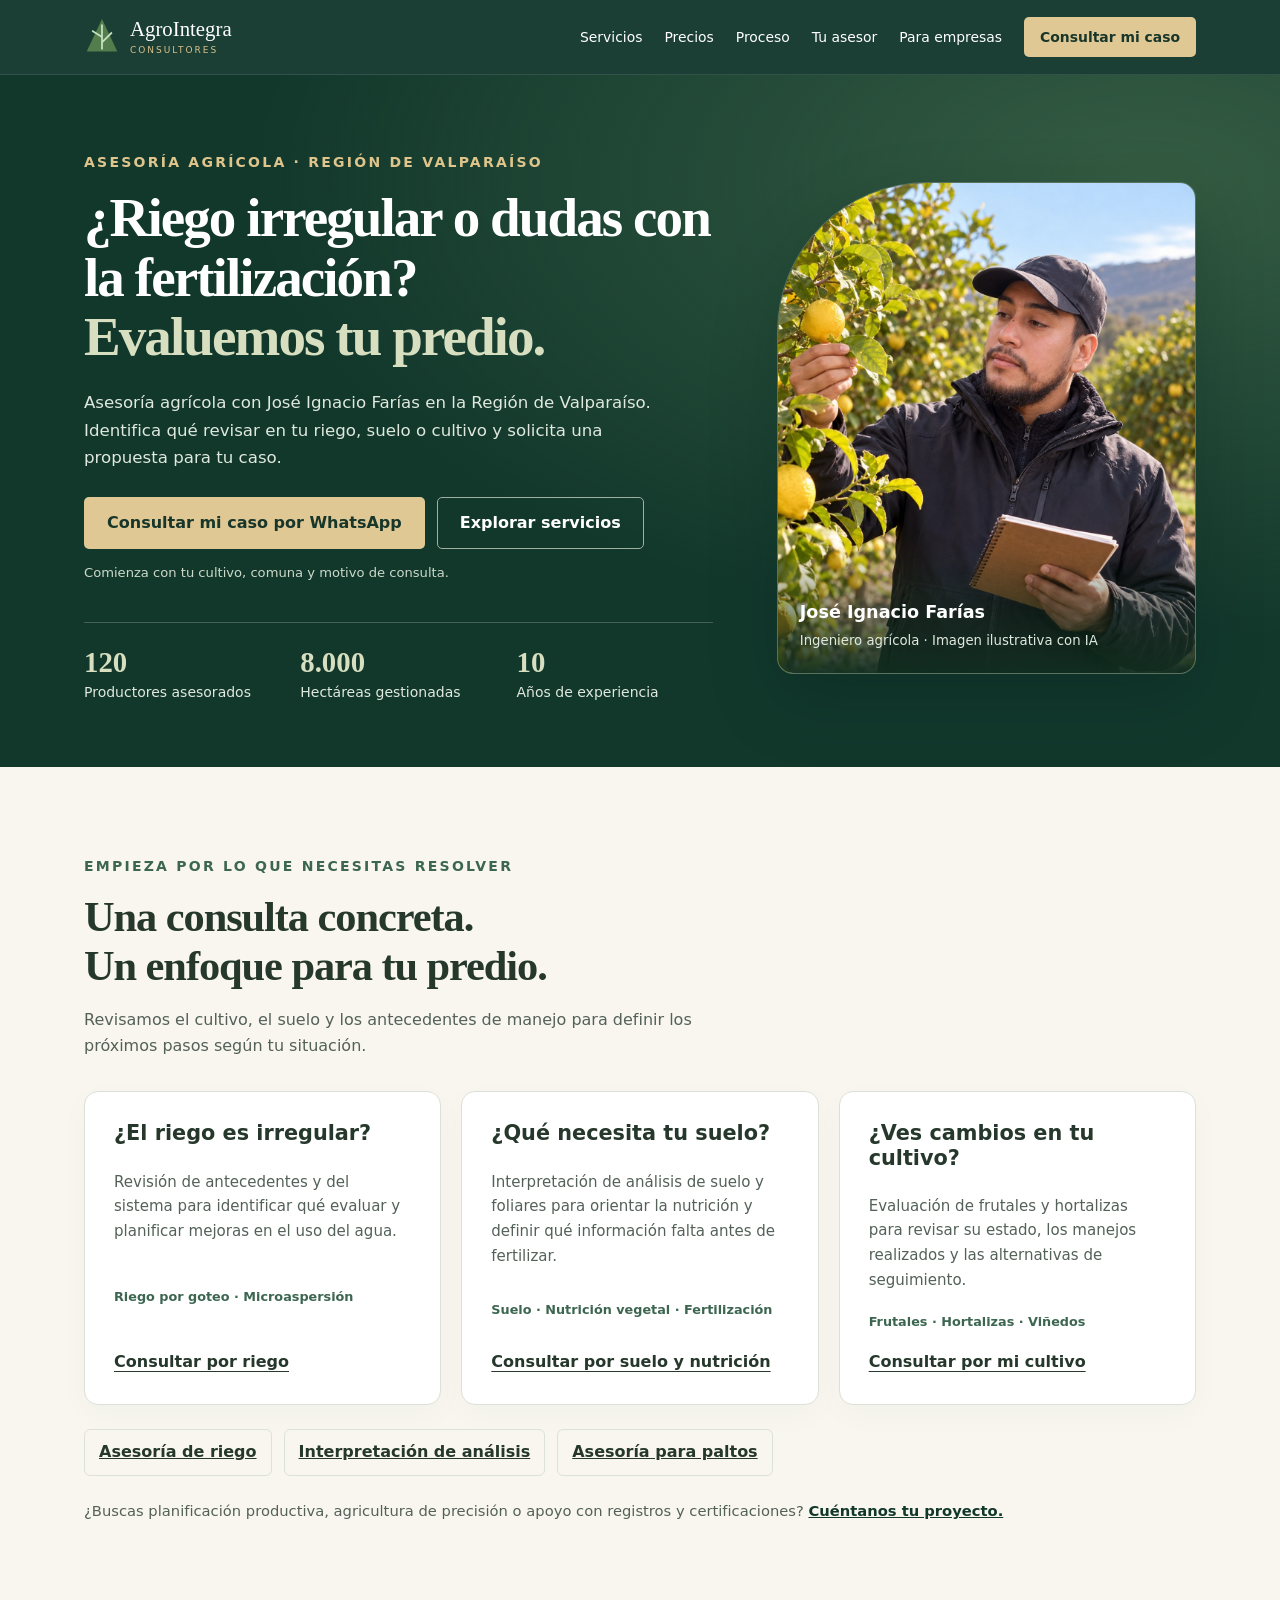
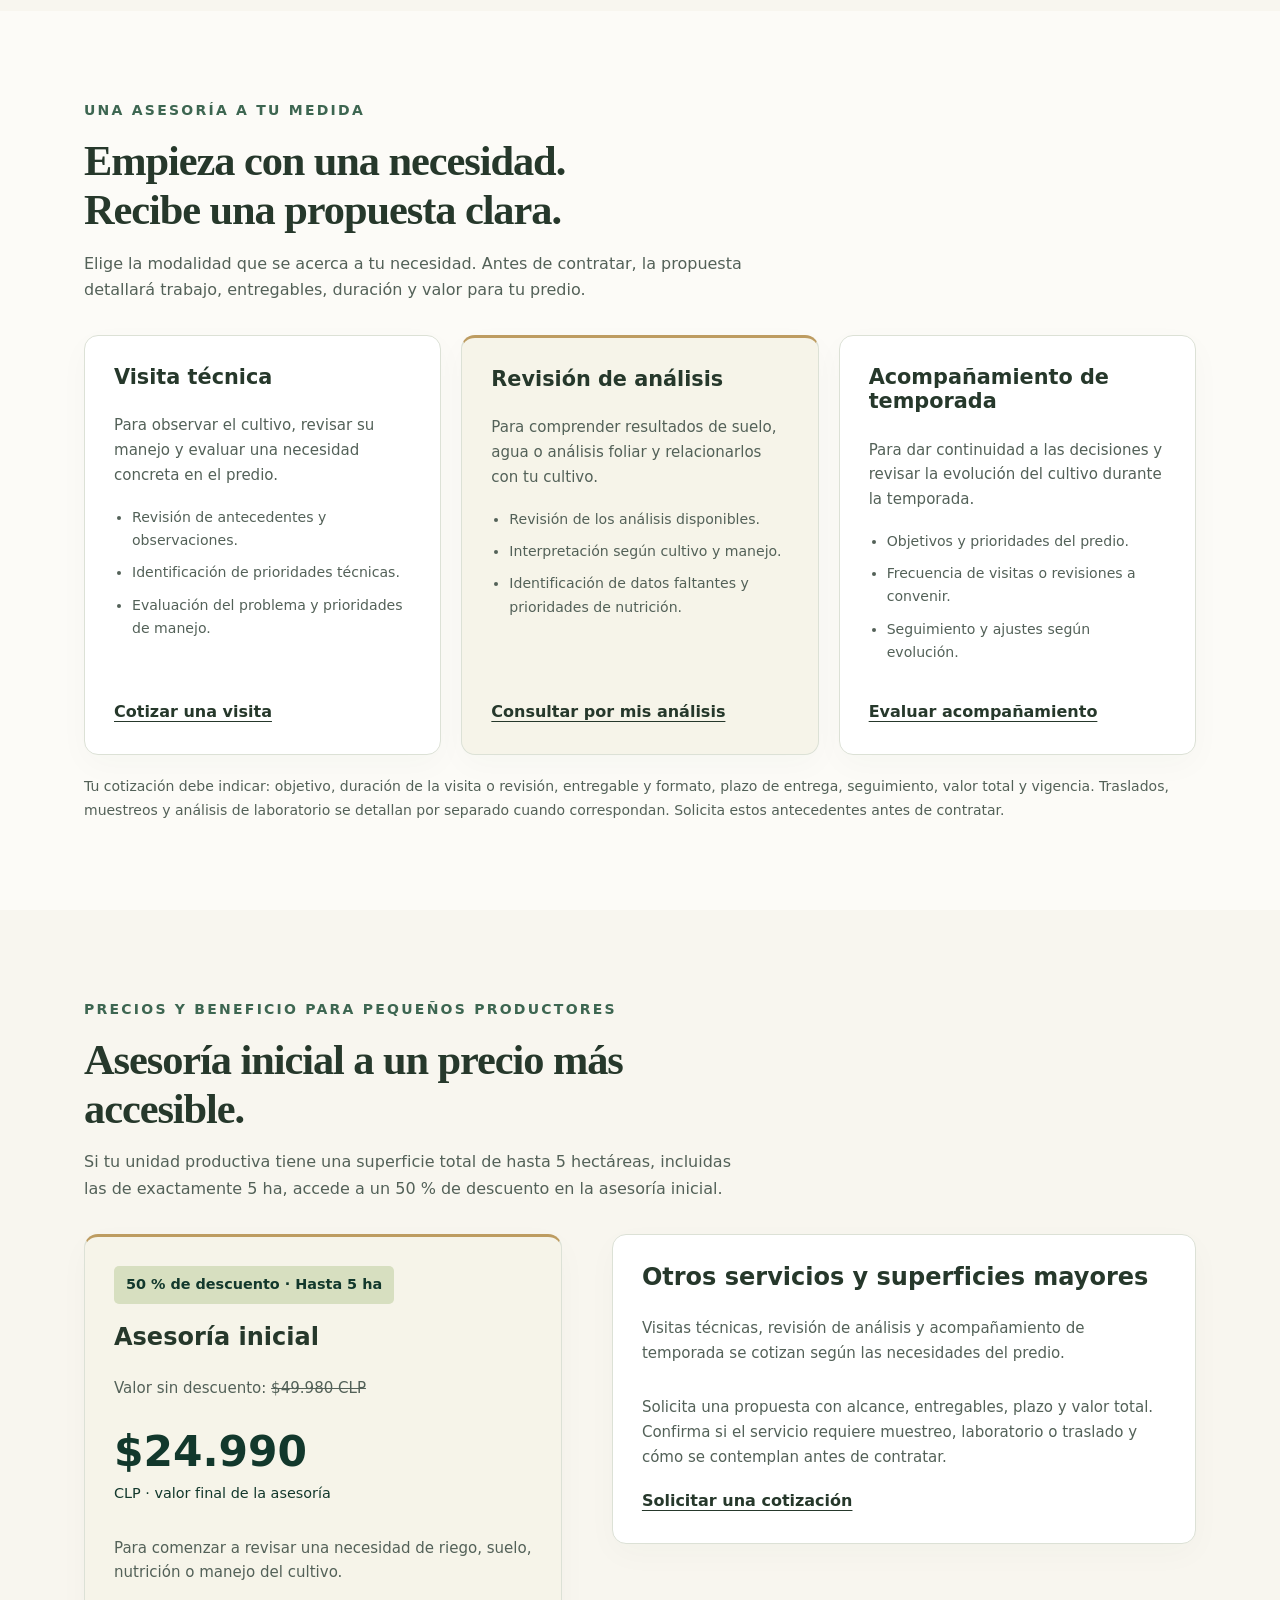
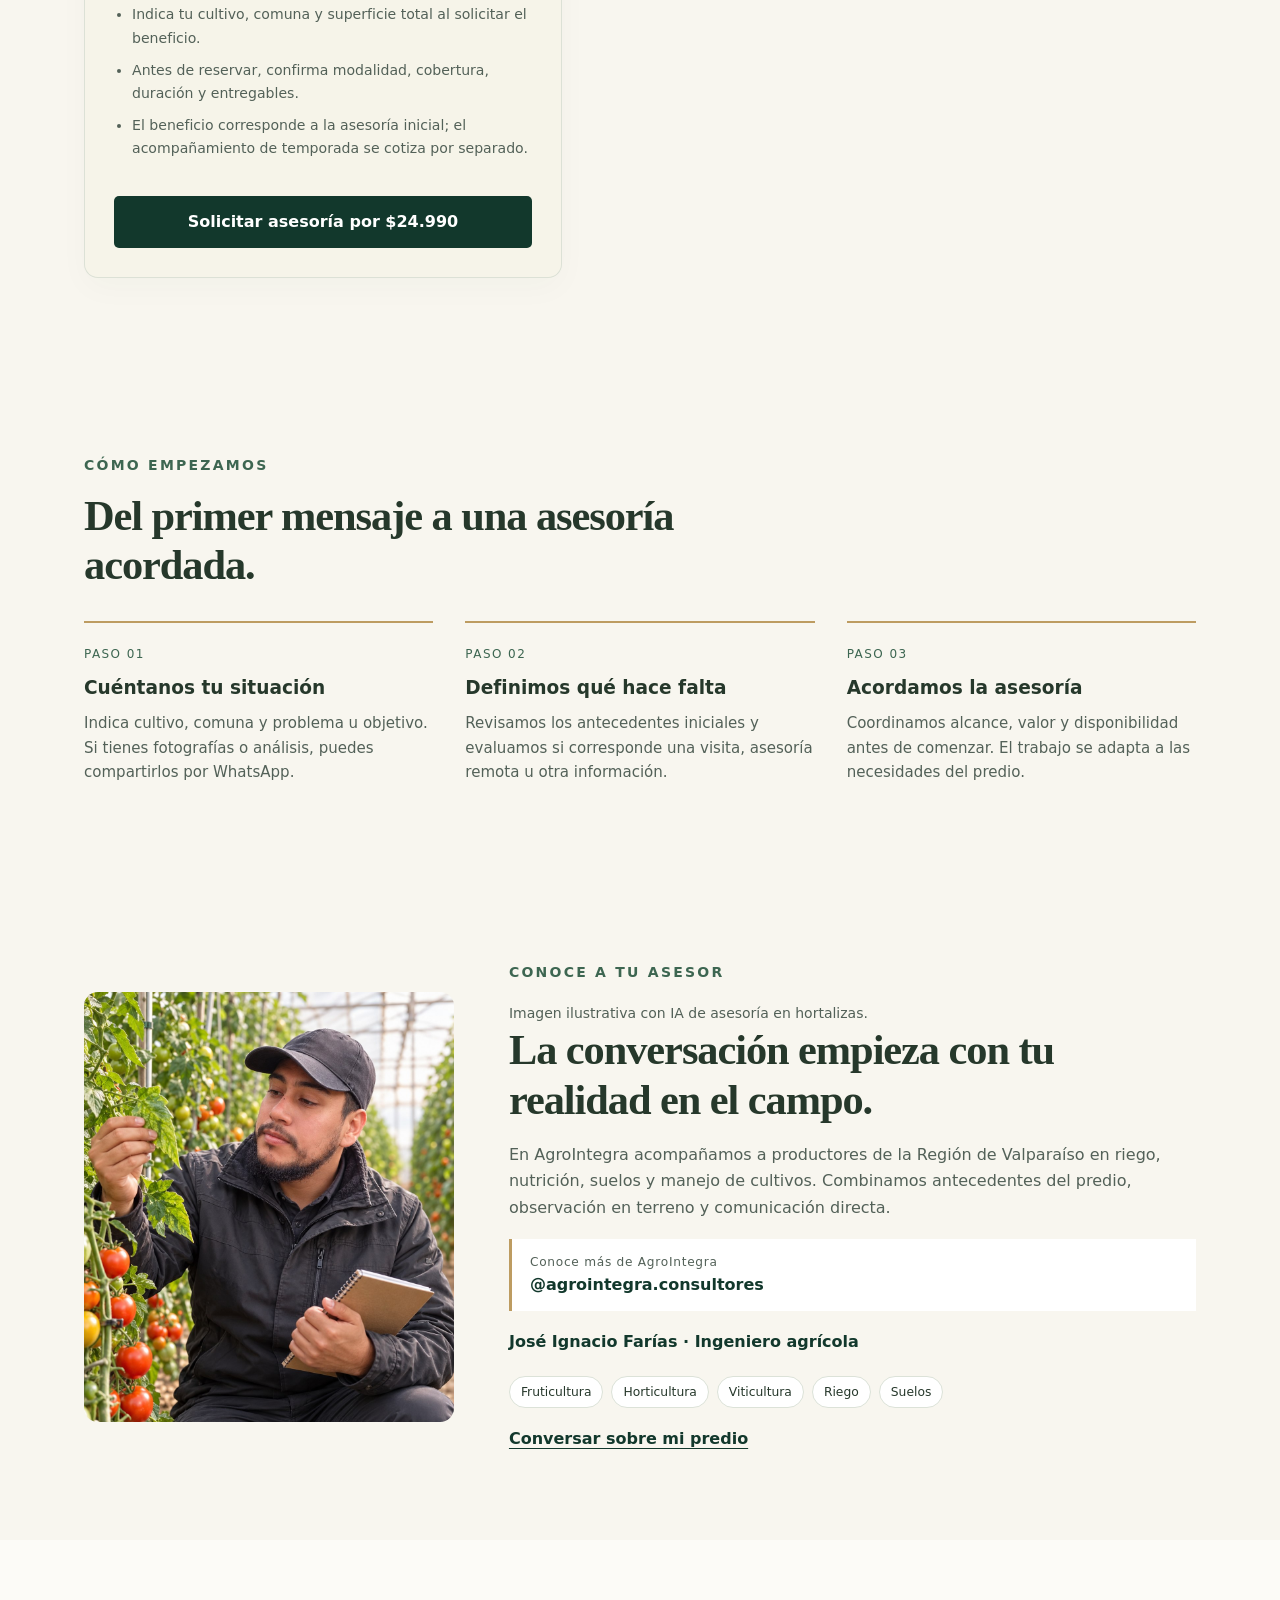
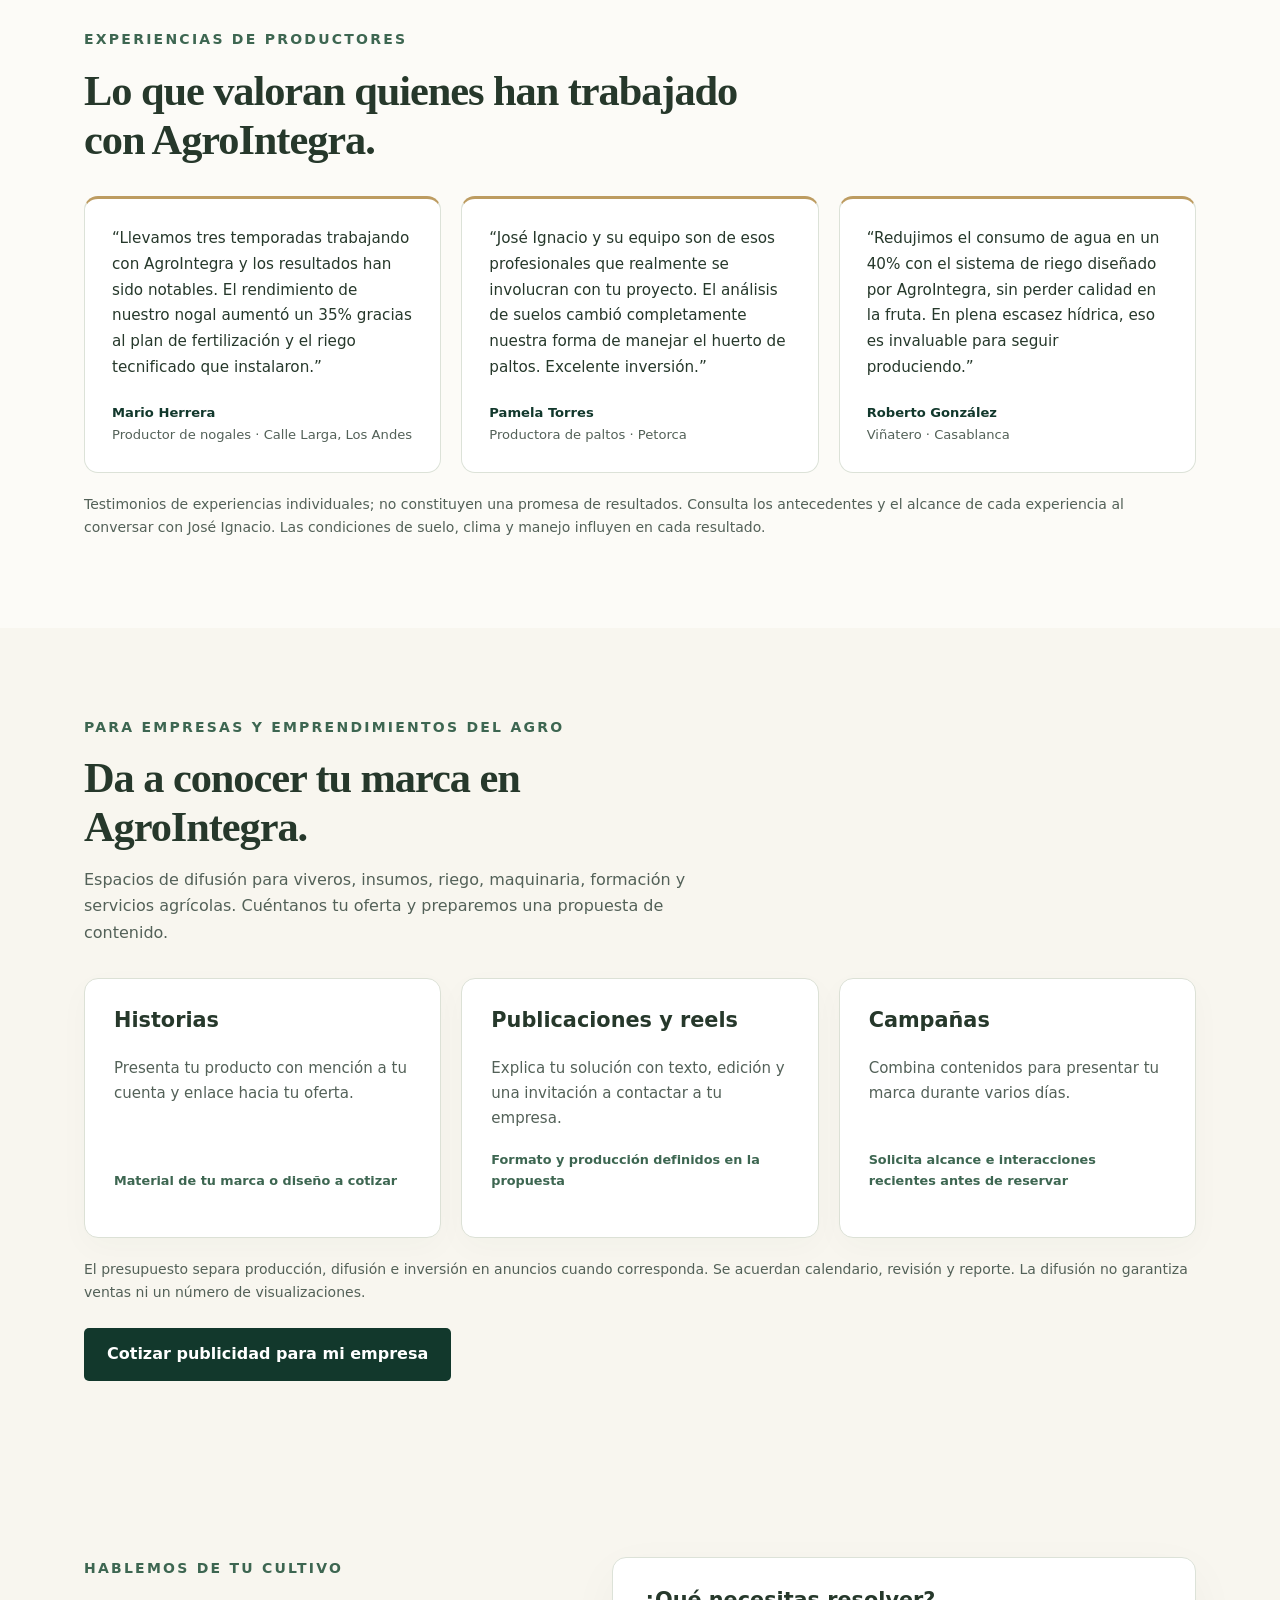
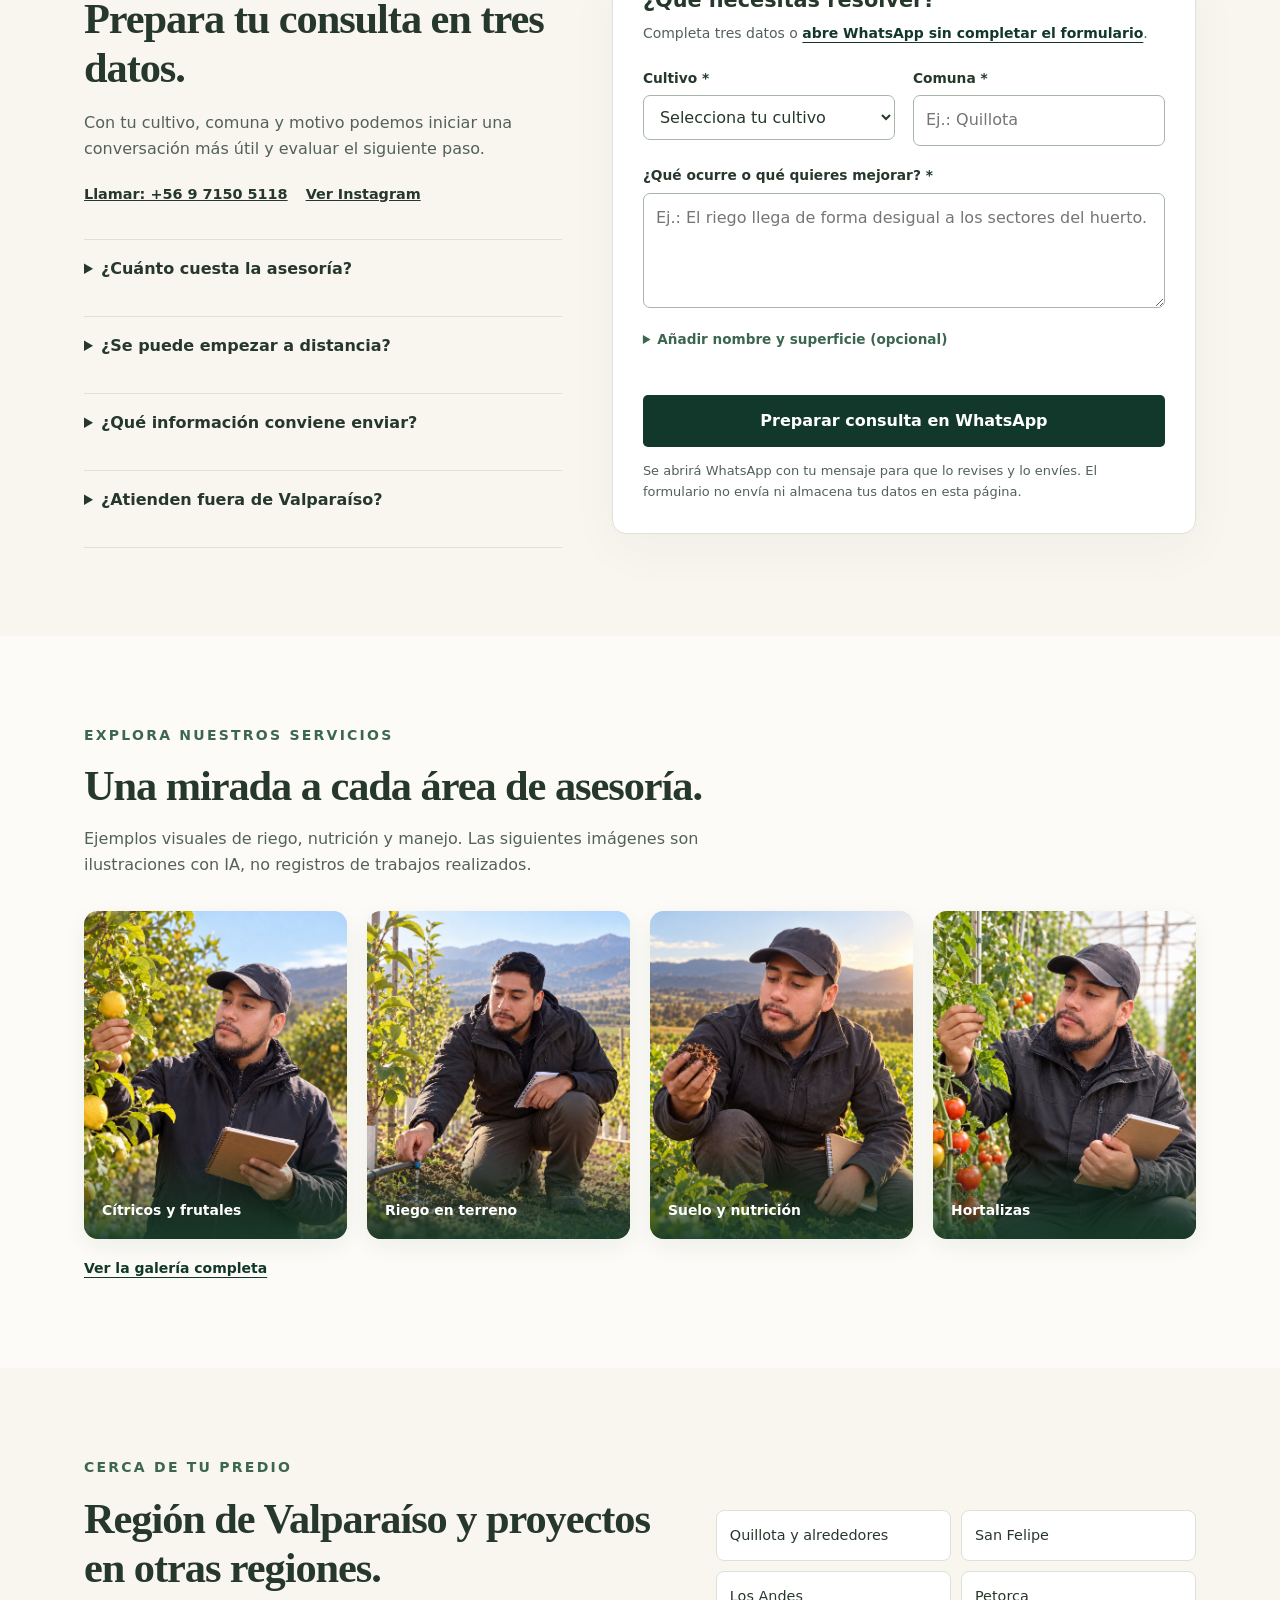
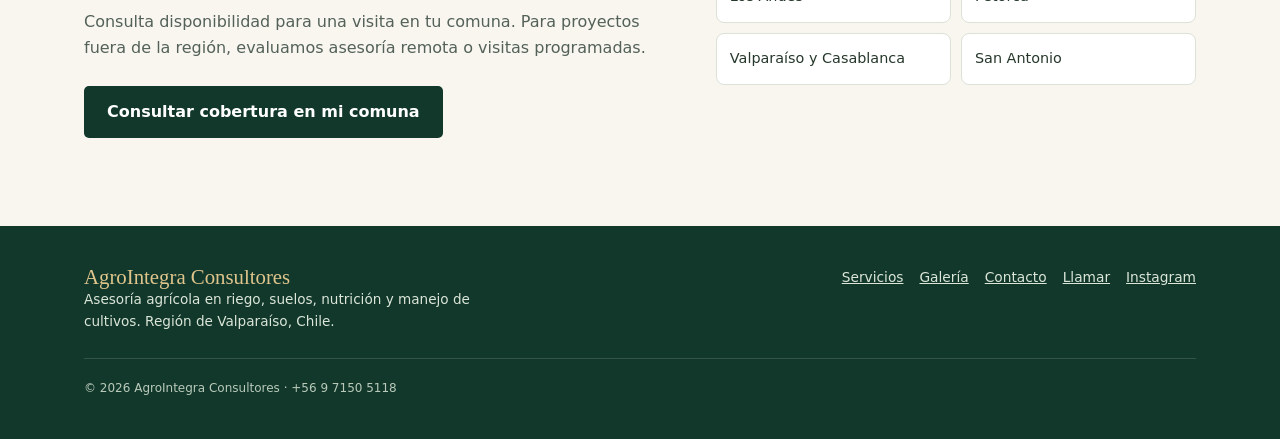
==== commit dbcf22d1: "Publica asesoría inicial a $24.990 con 50% de descuento hasta 5 ha" ====
--- a/index.html
+++ b/index.html
@@ -23,18 +23,18 @@
 /* Refined editorial presentation */
 :root{--green:#12382c;--mid:#3d6651;--mint:#d7dfc0;--cream:#f8f6ef;--gold:#bd9c61;--radius:14px}body{background:#fcfbf7}header{background:#12382cf5;backdrop-filter:blur(12px)}.hero{background:radial-gradient(ellipse at 90% 15%,#355c43 0,transparent 55%),#12382c;padding:76px 0 62px}.hero h1{font-size:clamp(2.25rem,4.3vw,3.6rem);line-height:1.08}.hero-portrait{border-radius:150px 16px 16px 16px;box-shadow:0 25px 65px #001a1740}.hero-portrait img{height:490px}.hero .eyebrow{color:#dfc58c}.btn{border-radius:5px}.btn-light{background:#e0c894;color:#18372a}.section{padding:88px 0}.service{box-shadow:0 10px 32px #173b2907;border-color:#dce1d6;transition:transform .2s,box-shadow .2s}.service:hover{transform:translateY(-4px);box-shadow:0 18px 40px #173b2910}.service-index{font:600 .72rem system-ui;letter-spacing:.15em;color:#947343}.service ul{padding-left:18px;color:var(--muted);font-size:.88rem;margin:0 0 26px}.service li{margin-bottom:9px}.service.featured{border-top:3px solid var(--gold);background:#f6f4e9}.service a{margin-top:auto}.instagram-feature{display:block;border-left:3px solid var(--gold);padding:13px 18px;background:#fff;text-decoration:none}.instagram-feature span{display:block;font-size:.76rem;letter-spacing:.06em;color:var(--muted)}.instagram-feature strong{font-size:1rem;color:var(--green)}.quote{border-top:3px solid var(--gold)}.gallery-filters{display:flex;flex-wrap:wrap;gap:9px;margin:0 0 16px}.gallery-filters button{border:1px solid #bcc9bc;padding:10px 16px;background:transparent;border-radius:30px;font-size:.84rem;color:var(--green);min-height:44px}.gallery-filters button[aria-pressed=true]{background:var(--green);color:white;border-color:var(--green)}#galleryStatus{margin-bottom:22px}.gallery-card{box-shadow:0 7px 22px #122f2210}.gallery-card img{transition:transform .4s}.gallery-card:hover img{transform:scale(1.035)}.contact-form{box-shadow:0 16px 50px #173b290a;background:#fff}.footer-top .brand-name{color:#dfc58c}
 @media(max-width:700px){.hero{padding:38px 0}.hero h1{font-size:2.35rem}.hero-portrait img{height:350px;object-position:center 24%}.section{padding:54px 0}.service:hover{transform:none}.gallery-filters{gap:7px}.gallery-filters button{padding:9px 13px}.more-photos .gallery-grid{grid-template-columns:repeat(2,minmax(0,1fr))}}
-.service-index{display:none}.gallery-grid{grid-template-columns:repeat(4,minmax(0,1fr))}.hero-portrait img{object-position:center 35%}.advisor-image{height:430px;object-position:center 25%}.proof span,.eyebrow,.small,.case-note,.gallery-note,.scope{font-size:.875rem}summary{min-height:44px}.service p{margin-top:12px}.topic-links{display:flex;flex-wrap:wrap;gap:12px;margin-top:24px}.topic-links a{padding:9px 14px;border:1px solid var(--line);border-radius:6px;font-weight:650}@media(max-width:700px){.gallery-grid{grid-template-columns:repeat(2,minmax(0,1fr))}.gallery-grid>.gallery-card:first-child{grid-column:auto;aspect-ratio:4/5}.hero-portrait img{height:340px}.advisor-image{height:380px}.proof span{font-size:.8rem}} </style>
+.service-index{display:none}.gallery-grid{grid-template-columns:repeat(4,minmax(0,1fr))}.hero-portrait img{object-position:center 35%}.advisor-image{height:430px;object-position:center 25%}.proof span,.eyebrow,.small,.case-note,.gallery-note,.scope{font-size:.875rem}summary{min-height:44px}.service p{margin-top:12px}.topic-links{display:flex;flex-wrap:wrap;gap:12px;margin-top:24px}.topic-links a{padding:9px 14px;border:1px solid var(--line);border-radius:6px;font-weight:650}@media(max-width:700px){.gallery-grid{grid-template-columns:repeat(2,minmax(0,1fr))}.gallery-grid>.gallery-card:first-child{grid-column:auto;aspect-ratio:4/5}.hero-portrait img{height:340px}.advisor-image{height:380px}.proof span{font-size:.8rem}} .price-badge{display:inline-block;align-self:flex-start;padding:7px 12px;background:#d7dfc0;color:#12382c;font-weight:750;font-size:.9rem;border-radius:5px;margin-bottom:20px}.service .price-value{font-size:2.65rem;font-weight:800;color:#12382c;line-height:1.15;margin:10px 0 22px}.price-value span{display:block;font-size:.9rem;font-weight:500;margin-top:8px}#precios .service h3{font-size:1.5rem} </style>
 </head>
 <body>
 <a class="skip" href="#hero">Saltar al contenido principal</a>
-<header><div class="wrap header-inner"><a class="brand" href="#hero" aria-label="AgroIntegra, inicio"><svg viewBox="0 0 40 44" aria-hidden="true"><path d="M20 2 37 38H3Z" fill="#537d4d"/><path d="M20 8v28M20 22 9 15M20 28 31 17" fill="none" stroke="#c5dfbf" stroke-width="2"/></svg><span class="brand-name">AgroIntegra<small>Consultores</small></span></a><button class="menu-toggle" id="navToggle" aria-expanded="false" aria-controls="nav" aria-label="Abrir menú">Menú</button><nav id="nav" aria-label="Menú principal"><a href="#servicios">Servicios</a><a href="#modalidades">Modalidades</a><a href="#beneficios">Proceso</a><a href="#nosotros">Tu asesor</a><a href="#publicidad">Para empresas</a><a href="#contacto" class="btn btn-light">Consultar mi caso</a></nav></div></header>
+<header><div class="wrap header-inner"><a class="brand" href="#hero" aria-label="AgroIntegra, inicio"><svg viewBox="0 0 40 44" aria-hidden="true"><path d="M20 2 37 38H3Z" fill="#537d4d"/><path d="M20 8v28M20 22 9 15M20 28 31 17" fill="none" stroke="#c5dfbf" stroke-width="2"/></svg><span class="brand-name">AgroIntegra<small>Consultores</small></span></a><button class="menu-toggle" id="navToggle" aria-expanded="false" aria-controls="nav" aria-label="Abrir menú">Menú</button><nav id="nav" aria-label="Menú principal"><a href="#servicios">Servicios</a><a href="#precios">Precios</a><a href="#beneficios">Proceso</a><a href="#nosotros">Tu asesor</a><a href="#publicidad">Para empresas</a><a href="#contacto" class="btn btn-light">Consultar mi caso</a></nav></div></header>
 <main>
 <section class="hero" id="hero" tabindex="-1"><div class="wrap"><div class="hero-grid"><div class="hero-copy"><span class="eyebrow">Asesoría agrícola · Región de Valparaíso</span><h1>¿Riego irregular o dudas con la fertilización?<br><em>Evaluemos tu predio.</em></h1><p>Asesoría agrícola con José Ignacio Farías en la Región de Valparaíso. Identifica qué revisar en tu riego, suelo o cultivo y solicita una propuesta para tu caso.</p><div class="button-row"><a class="btn btn-light" data-topic="general" href="https://wa.me/56971505118" target="_blank" rel="noopener">Consultar mi caso por WhatsApp</a><a class="btn btn-outline" href="#servicios">Explorar servicios</a></div><p class="hero-note">Comienza con tu cultivo, comuna y motivo de consulta.</p><div class="proof" aria-label="Experiencia de AgroIntegra"><div><strong>120</strong><span>Productores asesorados</span></div><div><strong>8.000</strong><span>Hectáreas gestionadas</span></div><div><strong>10</strong><span>Años de experiencia</span></div></div></div><figure class="hero-portrait"><img src="./images/instagram/01-citricos-visita-tecnica.jpg" alt="Ilustración de José Ignacio en un huerto de cítricos" width="1122" height="1402" fetchpriority="high"><figcaption><strong>José Ignacio Farías</strong><span>Ingeniero agrícola · Imagen ilustrativa con IA</span></figcaption></figure></div></div></section>
 <section class="section cream" id="servicios"><div class="wrap"><div class="intro"><span class="eyebrow">Empieza por lo que necesitas resolver</span><h2>Una consulta concreta.<br>Un enfoque para tu predio.</h2><p>Revisamos el cultivo, el suelo y los antecedentes de manejo para definir los próximos pasos según tu situación.</p></div><div class="services"><article class="service" id="riego-fert"><span class="service-index" aria-hidden="true">01</span><h3>¿El riego es irregular?</h3><p>Revisión de antecedentes y del sistema para identificar qué evaluar y planificar mejoras en el uso del agua.</p><span class="scope">Riego por goteo · Microaspersión</span><a data-topic="riego" href="https://wa.me/56971505118" target="_blank" rel="noopener">Consultar por riego</a></article><article class="service"><span class="service-index" aria-hidden="true">02</span><h3>¿Qué necesita tu suelo?</h3><p>Interpretación de análisis de suelo y foliares para orientar la nutrición y definir qué información falta antes de fertilizar.</p><span class="scope">Suelo · Nutrición vegetal · Fertilización</span><a data-topic="nutricion" href="https://wa.me/56971505118" target="_blank" rel="noopener">Consultar por suelo y nutrición</a></article><article class="service"><span class="service-index" aria-hidden="true">03</span><h3>¿Ves cambios en tu cultivo?</h3><p>Evaluación de frutales y hortalizas para revisar su estado, los manejos realizados y las alternativas de seguimiento.</p><span class="scope">Frutales · Hortalizas · Viñedos</span><a data-topic="cultivo" href="https://wa.me/56971505118" target="_blank" rel="noopener">Consultar por mi cultivo</a></article></div><div class="topic-links"><a href="riego.html">Asesoría de riego</a><a href="analisis-suelo.html">Interpretación de análisis</a><a href="paltos.html">Asesoría para paltos</a></div><p class="other-services">¿Buscas planificación productiva, agricultura de precisión o apoyo con registros y certificaciones? <a href="#contacto">Cuéntanos tu proyecto.</a></p></div></section>
-<section class="section" id="modalidades"><div class="wrap"><div class="intro"><span class="eyebrow">Una asesoría a tu medida</span><h2>Empieza con una necesidad.<br>Recibe una propuesta clara.</h2><p>Elige la modalidad que se acerca a tu necesidad. Antes de contratar, la propuesta detallará trabajo, entregables, duración y valor para tu predio.</p></div><div class="services"><article class="service"><span class="service-index">01 / EN TERRENO</span><h3>Visita técnica</h3><p>Para observar el cultivo, revisar su manejo y evaluar una necesidad concreta en el predio.</p><ul><li>Revisión de antecedentes y observaciones.</li><li>Identificación de prioridades técnicas.</li><li>Evaluación del problema y prioridades de manejo.</li></ul><a data-topic="visita" href="https://wa.me/56971505118" target="_blank" rel="noopener">Cotizar una visita</a></article><article class="service featured"><span class="service-index">02 / ANTECEDENTES</span><h3>Revisión de análisis</h3><p>Para comprender resultados de suelo, agua o análisis foliar y relacionarlos con tu cultivo.</p><ul><li>Revisión de los análisis disponibles.</li><li>Interpretación según cultivo y manejo.</li><li>Identificación de datos faltantes y prioridades de nutrición.</li></ul><a data-topic="analisis" href="https://wa.me/56971505118" target="_blank" rel="noopener">Consultar por mis análisis</a></article><article class="service"><span class="service-index">03 / CONTINUIDAD</span><h3>Acompañamiento de temporada</h3><p>Para dar continuidad a las decisiones y revisar la evolución del cultivo durante la temporada.</p><ul><li>Objetivos y prioridades del predio.</li><li>Frecuencia de visitas o revisiones a convenir.</li><li>Seguimiento y ajustes según evolución.</li></ul><a data-topic="temporada" href="https://wa.me/56971505118" target="_blank" rel="noopener">Evaluar acompañamiento</a></article></div><p class="case-note">Tu cotización debe indicar: objetivo, duración de la visita o revisión, entregable y formato, plazo de entrega, seguimiento, valor total y vigencia. Traslados, muestreos y análisis de laboratorio se detallan por separado cuando correspondan. Solicita estos antecedentes antes de contratar.</p></div></section><section class="section cream" id="beneficios"><div class="wrap"><div class="intro"><span class="eyebrow">Cómo empezamos</span><h2>Del primer mensaje a una asesoría acordada.</h2></div><div class="steps"><article class="step"><span>PASO 01</span><h3>Cuéntanos tu situación</h3><p>Indica cultivo, comuna y problema u objetivo. Si tienes fotografías o análisis, puedes compartirlos por WhatsApp.</p></article><article class="step"><span>PASO 02</span><h3>Definimos qué hace falta</h3><p>Revisamos los antecedentes iniciales y evaluamos si corresponde una visita, asesoría remota u otra información.</p></article><article class="step"><span>PASO 03</span><h3>Acordamos la asesoría</h3><p>Coordinamos alcance, valor y disponibilidad antes de comenzar. El trabajo se adapta a las necesidades del predio.</p></article></div></div></section>
+<section class="section" id="modalidades"><div class="wrap"><div class="intro"><span class="eyebrow">Una asesoría a tu medida</span><h2>Empieza con una necesidad.<br>Recibe una propuesta clara.</h2><p>Elige la modalidad que se acerca a tu necesidad. Antes de contratar, la propuesta detallará trabajo, entregables, duración y valor para tu predio.</p></div><div class="services"><article class="service"><span class="service-index">01 / EN TERRENO</span><h3>Visita técnica</h3><p>Para observar el cultivo, revisar su manejo y evaluar una necesidad concreta en el predio.</p><ul><li>Revisión de antecedentes y observaciones.</li><li>Identificación de prioridades técnicas.</li><li>Evaluación del problema y prioridades de manejo.</li></ul><a data-topic="visita" href="https://wa.me/56971505118" target="_blank" rel="noopener">Cotizar una visita</a></article><article class="service featured"><span class="service-index">02 / ANTECEDENTES</span><h3>Revisión de análisis</h3><p>Para comprender resultados de suelo, agua o análisis foliar y relacionarlos con tu cultivo.</p><ul><li>Revisión de los análisis disponibles.</li><li>Interpretación según cultivo y manejo.</li><li>Identificación de datos faltantes y prioridades de nutrición.</li></ul><a data-topic="analisis" href="https://wa.me/56971505118" target="_blank" rel="noopener">Consultar por mis análisis</a></article><article class="service"><span class="service-index">03 / CONTINUIDAD</span><h3>Acompañamiento de temporada</h3><p>Para dar continuidad a las decisiones y revisar la evolución del cultivo durante la temporada.</p><ul><li>Objetivos y prioridades del predio.</li><li>Frecuencia de visitas o revisiones a convenir.</li><li>Seguimiento y ajustes según evolución.</li></ul><a data-topic="temporada" href="https://wa.me/56971505118" target="_blank" rel="noopener">Evaluar acompañamiento</a></article></div><p class="case-note">Tu cotización debe indicar: objetivo, duración de la visita o revisión, entregable y formato, plazo de entrega, seguimiento, valor total y vigencia. Traslados, muestreos y análisis de laboratorio se detallan por separado cuando correspondan. Solicita estos antecedentes antes de contratar.</p></div></section><section class="section cream" id="precios"><div class="wrap"><div class="intro"><span class="eyebrow">Precios y beneficio para pequeños productores</span><h2>Asesoría inicial a un precio más accesible.</h2><p>Si tu unidad productiva tiene una superficie total de hasta 5 hectáreas, incluidas las de exactamente 5 ha, accede a un 50 % de descuento en la asesoría inicial.</p></div><div class="contact-grid"><article class="service featured"><span class="price-badge">50 % de descuento · Hasta 5 ha</span><h3>Asesoría inicial</h3><p>Valor sin descuento: <s>$49.980 CLP</s></p><p class="price-value">$24.990 <span>CLP · valor final de la asesoría</span></p><p>Para comenzar a revisar una necesidad de riego, suelo, nutrición o manejo del cultivo.</p><ul><li>Indica tu cultivo, comuna y superficie total al solicitar el beneficio.</li><li>Antes de reservar, confirma modalidad, cobertura, duración y entregables.</li><li>El beneficio corresponde a la asesoría inicial; el acompañamiento de temporada se cotiza por separado.</li></ul><a class="btn btn-main" data-topic="pequeno" href="https://wa.me/56971505118" target="_blank" rel="noopener">Solicitar asesoría por $24.990</a></article><article class="service"><h3>Otros servicios y superficies mayores</h3><p>Visitas técnicas, revisión de análisis y acompañamiento de temporada se cotizan según las necesidades del predio.</p><p>Solicita una propuesta con alcance, entregables, plazo y valor total. Confirma si el servicio requiere muestreo, laboratorio o traslado y cómo se contemplan antes de contratar.</p><a data-topic="general" href="https://wa.me/56971505118" target="_blank" rel="noopener">Solicitar una cotización</a></article></div></div></section><section class="section cream" id="beneficios"><div class="wrap"><div class="intro"><span class="eyebrow">Cómo empezamos</span><h2>Del primer mensaje a una asesoría acordada.</h2></div><div class="steps"><article class="step"><span>PASO 01</span><h3>Cuéntanos tu situación</h3><p>Indica cultivo, comuna y problema u objetivo. Si tienes fotografías o análisis, puedes compartirlos por WhatsApp.</p></article><article class="step"><span>PASO 02</span><h3>Definimos qué hace falta</h3><p>Revisamos los antecedentes iniciales y evaluamos si corresponde una visita, asesoría remota u otra información.</p></article><article class="step"><span>PASO 03</span><h3>Acordamos la asesoría</h3><p>Coordinamos alcance, valor y disponibilidad antes de comenzar. El trabajo se adapta a las necesidades del predio.</p></article></div></div></section>
 <section class="section cream" id="nosotros"><div class="wrap advisor"><img class="advisor-image" src="./images/instagram/02-tomate-invernadero.jpg" alt="Ilustración de José Ignacio revisando hortalizas en invernadero" width="1122" height="1402" loading="lazy" decoding="async"><div><span class="eyebrow">Conoce a tu asesor</span><p class="small">Imagen ilustrativa con IA de asesoría en hortalizas.</p><h2>La conversación empieza con tu realidad en el campo.</h2><p>En AgroIntegra acompañamos a productores de la Región de Valparaíso en riego, nutrición, suelos y manejo de cultivos. Combinamos antecedentes del predio, observación en terreno y comunicación directa.</p><p><a class="instagram-feature" href="https://www.instagram.com/agrointegra.consultores/" target="_blank" rel="noopener"><span>Conoce más de AgroIntegra</span><strong>@agrointegra.consultores</strong></a></p><p class="signature">José Ignacio Farías · Ingeniero agrícola</p><div class="tags" aria-label="Áreas de asesoría"><span>Fruticultura</span><span>Horticultura</span><span>Viticultura</span><span>Riego</span><span>Suelos</span></div><p><a class="inline-link" data-topic="asesoria" href="https://wa.me/56971505118" target="_blank" rel="noopener">Conversar sobre mi predio</a></p></div></div></section>
 <section class="section" id="testimonios"><div class="wrap"><div class="intro"><span class="eyebrow">Experiencias de productores</span><h2>Lo que valoran quienes han trabajado con AgroIntegra.</h2></div><div class="quotes"><figure class="quote"><blockquote>“Llevamos tres temporadas trabajando con AgroIntegra y los resultados han sido notables. El rendimiento de nuestro nogal aumentó un 35% gracias al plan de fertilización y el riego tecnificado que instalaron.”</blockquote><figcaption><strong>Mario Herrera</strong>Productor de nogales · Calle Larga, Los Andes</figcaption></figure><figure class="quote"><blockquote>“José Ignacio y su equipo son de esos profesionales que realmente se involucran con tu proyecto. El análisis de suelos cambió completamente nuestra forma de manejar el huerto de paltos. Excelente inversión.”</blockquote><figcaption><strong>Pamela Torres</strong>Productora de paltos · Petorca</figcaption></figure><figure class="quote"><blockquote>“Redujimos el consumo de agua en un 40% con el sistema de riego diseñado por AgroIntegra, sin perder calidad en la fruta. En plena escasez hídrica, eso es invaluable para seguir produciendo.”</blockquote><figcaption><strong>Roberto González</strong>Viñatero · Casablanca</figcaption></figure></div><p class="case-note">Testimonios de experiencias individuales; no constituyen una promesa de resultados. Consulta los antecedentes y el alcance de cada experiencia al conversar con José Ignacio. Las condiciones de suelo, clima y manejo influyen en cada resultado.</p></div></section>
-<section class="section cream" id="publicidad"><div class="wrap"><div class="intro"><span class="eyebrow">Para empresas y emprendimientos del agro</span><h2>Da a conocer tu marca en AgroIntegra.</h2><p>Espacios de difusión para viveros, insumos, riego, maquinaria, formación y servicios agrícolas. Cuéntanos tu oferta y preparemos una propuesta de contenido.</p></div><div class="services"><article class="service"><h3>Historias</h3><p>Presenta tu producto con mención a tu cuenta y enlace hacia tu oferta.</p><span class="scope">Material de tu marca o diseño a cotizar</span></article><article class="service"><h3>Publicaciones y reels</h3><p>Explica tu solución con texto, edición y una invitación a contactar a tu empresa.</p><span class="scope">Formato y producción definidos en la propuesta</span></article><article class="service"><h3>Campañas</h3><p>Combina contenidos para presentar tu marca durante varios días.</p><span class="scope">Solicita alcance e interacciones recientes antes de reservar</span></article></div><p class="case-note">El presupuesto separa producción, difusión e inversión en anuncios cuando corresponda. Se acuerdan calendario, revisión y reporte. La difusión no garantiza ventas ni un número de visualizaciones.</p><p style="margin-top:24px"><a class="btn btn-main" data-topic="publicidad" href="https://wa.me/56971505118" target="_blank" rel="noopener">Cotizar publicidad para mi empresa</a></p></div></section><section class="section cream" id="contacto"><div class="wrap contact-grid"><div class="contact-copy"><span class="eyebrow">Hablemos de tu cultivo</span><h2>Prepara tu consulta en tres datos.</h2><p>Con tu cultivo, comuna y motivo podemos iniciar una conversación más útil y evaluar el siguiente paso.</p><div class="contact-links"><a href="tel:+56971505118">Llamar: +56 9 7150 5118</a><a href="https://www.instagram.com/agrointegra.consultores/" target="_blank" rel="noopener">Ver Instagram</a></div><div class="faq"><details><summary>¿Cuánto cuesta la asesoría?</summary><p>Para cotizar necesitamos cultivo, comuna, superficie aproximada y necesidad. El presupuesto especifica qué se revisa, duración, entregables, plazo, seguimiento y valor total. Confirma si incluye traslados, muestreo y laboratorio. Recibirás las condiciones antes de contratar.</p></details><details><summary>¿Se puede empezar a distancia?</summary><p>Podemos revisar los antecedentes iniciales por WhatsApp y evaluar si es posible continuar de forma remota o si hace falta una visita en terreno.</p></details><details><summary>¿Qué información conviene enviar?</summary><p>Cultivo, comuna, superficie aproximada y lo que observas o buscas mejorar. Si los tienes, añade fotografías recientes y análisis de suelo o agua en WhatsApp.</p></details><details><summary>¿Atienden fuera de Valparaíso?</summary><p>Para otras regiones, consulta por asesoría remota o visitas programadas. La disponibilidad se acuerda según el proyecto y la ubicación.</p></details></div></div><div class="contact-form"><h3>¿Qué necesitas resolver?</h3><p class="small">Completa tres datos o <a class="inline-link" data-topic="general" href="https://wa.me/56971505118" target="_blank" rel="noopener">abre WhatsApp sin completar el formulario</a>.</p><form id="contactForm"><div class="form-grid"><div class="field"><label for="cultivo">Cultivo *</label><select id="cultivo" name="cultivo" required><option value="">Selecciona tu cultivo</option><option>Palto</option><option>Nogal</option><option>Vid de mesa</option><option>Vid vinífera</option><option>Cítricos</option><option>Arándanos</option><option>Hortalizas</option><option>Otros frutales</option><option>Cereales</option><option>Flores</option><option>Otro / proyecto por definir</option></select></div><div class="field"><label for="comuna">Comuna *</label><input id="comuna" name="comuna" autocomplete="address-level2" placeholder="Ej.: Quillota" maxlength="100" required></div><div class="field full"><label for="mensaje">¿Qué ocurre o qué quieres mejorar? *</label><textarea id="mensaje" name="mensaje" placeholder="Ej.: El riego llega de forma desigual a los sectores del huerto." maxlength="1500" required></textarea></div></div><details class="optional"><summary>Añadir nombre y superficie (opcional)</summary><div class="form-grid"><div class="field"><label for="nombre">Tu nombre</label><input id="nombre" name="nombre" autocomplete="given-name" maxlength="100"></div><div class="field"><label for="superficie">Superficie aproximada (ha)</label><input id="superficie" name="superficie" type="number" min="0.01" step="0.01" placeholder="Ej.: 5"></div></div></details><button class="btn btn-main" type="submit">Preparar consulta en WhatsApp</button><p class="form-help" id="formHelp">Se abrirá WhatsApp con tu mensaje para que lo revises y lo envíes. El formulario no envía ni almacena tus datos en esta página.</p><div class="form-result" id="formResult" role="status" hidden>Tu mensaje está preparado. <a id="whatsappFallback" href="https://wa.me/56971505118" target="_blank" rel="noopener">Abrir consulta en WhatsApp</a></div></form></div></div></section>
+<section class="section cream" id="publicidad"><div class="wrap"><div class="intro"><span class="eyebrow">Para empresas y emprendimientos del agro</span><h2>Da a conocer tu marca en AgroIntegra.</h2><p>Espacios de difusión para viveros, insumos, riego, maquinaria, formación y servicios agrícolas. Cuéntanos tu oferta y preparemos una propuesta de contenido.</p></div><div class="services"><article class="service"><h3>Historias</h3><p>Presenta tu producto con mención a tu cuenta y enlace hacia tu oferta.</p><span class="scope">Material de tu marca o diseño a cotizar</span></article><article class="service"><h3>Publicaciones y reels</h3><p>Explica tu solución con texto, edición y una invitación a contactar a tu empresa.</p><span class="scope">Formato y producción definidos en la propuesta</span></article><article class="service"><h3>Campañas</h3><p>Combina contenidos para presentar tu marca durante varios días.</p><span class="scope">Solicita alcance e interacciones recientes antes de reservar</span></article></div><p class="case-note">El presupuesto separa producción, difusión e inversión en anuncios cuando corresponda. Se acuerdan calendario, revisión y reporte. La difusión no garantiza ventas ni un número de visualizaciones.</p><p style="margin-top:24px"><a class="btn btn-main" data-topic="publicidad" href="https://wa.me/56971505118" target="_blank" rel="noopener">Cotizar publicidad para mi empresa</a></p></div></section><section class="section cream" id="contacto"><div class="wrap contact-grid"><div class="contact-copy"><span class="eyebrow">Hablemos de tu cultivo</span><h2>Prepara tu consulta en tres datos.</h2><p>Con tu cultivo, comuna y motivo podemos iniciar una conversación más útil y evaluar el siguiente paso.</p><div class="contact-links"><a href="tel:+56971505118">Llamar: +56 9 7150 5118</a><a href="https://www.instagram.com/agrointegra.consultores/" target="_blank" rel="noopener">Ver Instagram</a></div><div class="faq"><details><summary>¿Cuánto cuesta la asesoría?</summary><p>La asesoría inicial para pequeños productores de hasta 5 ha tiene un valor final de $24.990 CLP con 50 % de descuento sobre $49.980 CLP. Confirma modalidad, cobertura y alcance antes de reservar. Para otros servicios, cotizamos según cultivo, comuna, superficie y necesidad. El presupuesto especifica qué se revisa, duración, entregables, plazo, seguimiento y valor total. Confirma si incluye traslados, muestreo y laboratorio. Recibirás las condiciones antes de contratar.</p></details><details><summary>¿Se puede empezar a distancia?</summary><p>Podemos revisar los antecedentes iniciales por WhatsApp y evaluar si es posible continuar de forma remota o si hace falta una visita en terreno.</p></details><details><summary>¿Qué información conviene enviar?</summary><p>Cultivo, comuna, superficie aproximada y lo que observas o buscas mejorar. Si los tienes, añade fotografías recientes y análisis de suelo o agua en WhatsApp.</p></details><details><summary>¿Atienden fuera de Valparaíso?</summary><p>Para otras regiones, consulta por asesoría remota o visitas programadas. La disponibilidad se acuerda según el proyecto y la ubicación.</p></details></div></div><div class="contact-form"><h3>¿Qué necesitas resolver?</h3><p class="small">Completa tres datos o <a class="inline-link" data-topic="general" href="https://wa.me/56971505118" target="_blank" rel="noopener">abre WhatsApp sin completar el formulario</a>.</p><form id="contactForm"><div class="form-grid"><div class="field"><label for="cultivo">Cultivo *</label><select id="cultivo" name="cultivo" required><option value="">Selecciona tu cultivo</option><option>Palto</option><option>Nogal</option><option>Vid de mesa</option><option>Vid vinífera</option><option>Cítricos</option><option>Arándanos</option><option>Hortalizas</option><option>Otros frutales</option><option>Cereales</option><option>Flores</option><option>Otro / proyecto por definir</option></select></div><div class="field"><label for="comuna">Comuna *</label><input id="comuna" name="comuna" autocomplete="address-level2" placeholder="Ej.: Quillota" maxlength="100" required></div><div class="field full"><label for="mensaje">¿Qué ocurre o qué quieres mejorar? *</label><textarea id="mensaje" name="mensaje" placeholder="Ej.: El riego llega de forma desigual a los sectores del huerto." maxlength="1500" required></textarea></div></div><details class="optional"><summary>Añadir nombre y superficie (opcional)</summary><div class="form-grid"><div class="field"><label for="nombre">Tu nombre</label><input id="nombre" name="nombre" autocomplete="given-name" maxlength="100"></div><div class="field"><label for="superficie">Superficie aproximada (ha)</label><input id="superficie" name="superficie" type="number" min="0.01" step="0.01" placeholder="Ej.: 5"></div></div></details><button class="btn btn-main" type="submit">Preparar consulta en WhatsApp</button><p class="form-help" id="formHelp">Se abrirá WhatsApp con tu mensaje para que lo revises y lo envíes. El formulario no envía ni almacena tus datos en esta página.</p><div class="form-result" id="formResult" role="status" hidden>Tu mensaje está preparado. <a id="whatsappFallback" href="https://wa.me/56971505118" target="_blank" rel="noopener">Abrir consulta en WhatsApp</a></div></form></div></div></section>
 <section class="section" id="galeria"><div class="wrap"><div class="intro"><span class="eyebrow">Explora nuestros servicios</span><h2>Una mirada a cada área de asesoría.</h2><p>Ejemplos visuales de riego, nutrición y manejo. Las siguientes imágenes son ilustraciones con IA, no registros de trabajos realizados.</p></div><div class="gallery-grid"><figure class="gallery-card" data-category="cultivos"><img src="./images/instagram/01-citricos-visita-tecnica.jpg" width="1122" height="1402" alt="Ilustración de José Ignacio revisando cítricos" loading="lazy" decoding="async"><figcaption>Cítricos y frutales</figcaption></figure><figure class="gallery-card" data-category="riego"><img src="./images/instagram/04-riego-por-goteo.jpg" width="1122" height="1402" alt="Ilustración de revisión de riego por goteo" loading="lazy" decoding="async"><figcaption>Riego en terreno</figcaption></figure><figure class="gallery-card" data-category="suelos"><img src="./images/instagram/03-revision-de-suelo.jpg" width="1122" height="1402" alt="Ilustración de observación de suelo en campo" loading="lazy" decoding="async"><figcaption>Suelo y nutrición</figcaption></figure><figure class="gallery-card" data-category="cultivos"><img src="./images/instagram/02-tomate-invernadero.jpg" width="1122" height="1402" alt="Ilustración de revisión de tomates en invernadero" loading="lazy" decoding="async"><figcaption>Hortalizas</figcaption></figure></div><p class="gallery-note"><a class="inline-link" href="galeria.html">Ver la galería completa</a></p></div></section><section class="section cream" id="cobertura"><div class="wrap coverage"><div id="mapa" class="anchor"><span class="eyebrow">Cerca de tu predio</span><h2>Región de Valparaíso y proyectos en otras regiones.</h2><p>Consulta disponibilidad para una visita en tu comuna. Para proyectos fuera de la región, evaluamos asesoría remota o visitas programadas.</p><a class="btn btn-main" data-topic="cobertura" href="https://wa.me/56971505118" target="_blank" rel="noopener">Consultar cobertura en mi comuna</a></div><div class="areas" aria-label="Zonas de atención"><span>Quillota y alrededores</span><span>San Felipe</span><span>Los Andes</span><span>Petorca</span><span>Valparaíso y Casablanca</span><span>San Antonio</span></div></div></section>
 </main>
 <footer><div class="wrap"><div class="footer-top"><div><div class="brand-name">AgroIntegra Consultores</div><p>Asesoría agrícola en riego, suelos, nutrición y manejo de cultivos. Región de Valparaíso, Chile.</p></div><div class="footer-links"><a href="#servicios">Servicios</a><a href="#galeria">Galería</a><a href="#contacto">Contacto</a><a href="tel:+56971505118">Llamar</a><a href="https://www.instagram.com/agrointegra.consultores/" target="_blank" rel="noopener">Instagram</a></div></div><div class="footer-bottom">© 2026 AgroIntegra Consultores · +56 9 7150 5118</div></div></footer>
@@ -46,7 +46,7 @@
 toggle.addEventListener('click',()=>{const open=nav.classList.toggle('open');toggle.setAttribute('aria-expanded',String(open));toggle.setAttribute('aria-label',open?'Cerrar menú':'Abrir menú');});
 nav.querySelectorAll('a').forEach(a=>a.addEventListener('click',closeMenu));
 document.addEventListener('keydown',e=>{if(e.key==='Escape'){closeMenu();}});
-const topics={publicidad:"Hola, quiero promocionar mi empresa en AgroIntegra. Rubro: __. Cuenta de Instagram: __. Objetivo: __.",visita:'Hola, quisiera cotizar una visita técnica a mi predio.',analisis:'Hola, quisiera consultar por revisión de análisis de suelo, agua o foliares.',temporada:'Hola, quisiera evaluar acompañamiento técnico de temporada.',general:'Hola, vengo desde la página de AgroIntegra y quisiera consultar por mi cultivo.',riego:'Hola, vengo desde la página de AgroIntegra y quisiera consultar por riego.',nutricion:'Hola, vengo desde la página de AgroIntegra y quisiera consultar por suelo y nutrición.',cultivo:'Hola, vengo desde la página de AgroIntegra y quisiera revisar un problema en mi cultivo.',asesoria:'Hola José Ignacio, quisiera conversar sobre una asesoría para mi predio.',cobertura:'Hola, quisiera consultar cobertura y disponibilidad de asesoría en mi comuna.'};
+const topics={pequeno:"Hola, quiero solicitar la asesoría inicial para pequeños productores de hasta 5 ha, con 50 % de descuento y valor final de $24.990 CLP. Superficie total (ha): __. Confirmen modalidad, cobertura y alcance antes de reservar.",publicidad:"Hola, quiero promocionar mi empresa en AgroIntegra. Rubro: __. Cuenta de Instagram: __. Objetivo: __.",visita:'Hola, quisiera cotizar una visita técnica a mi predio.',analisis:'Hola, quisiera consultar por revisión de análisis de suelo, agua o foliares.',temporada:'Hola, quisiera evaluar acompañamiento técnico de temporada.',general:'Hola, vengo desde la página de AgroIntegra y quisiera consultar por mi cultivo.',riego:'Hola, vengo desde la página de AgroIntegra y quisiera consultar por riego.',nutricion:'Hola, vengo desde la página de AgroIntegra y quisiera consultar por suelo y nutrición.',cultivo:'Hola, vengo desde la página de AgroIntegra y quisiera revisar un problema en mi cultivo.',asesoria:'Hola José Ignacio, quisiera conversar sobre una asesoría para mi predio.',cobertura:'Hola, quisiera consultar cobertura y disponibilidad de asesoría en mi comuna.'};
 const campaign=new URLSearchParams(location.search); const attribution=['utm_source','utm_medium','utm_campaign'].filter(k=>campaign.has(k)).map(k=>k+': '+campaign.get(k).replace(/[^a-zA-Z0-9_ -]/g,'').slice(0,80)).join(' | ');
 function whatsappUrl(message){if(attribution)message+='\nOrigen: '+attribution;return 'https://wa.me/56971505118?text='+encodeURIComponent(message);}
 document.querySelectorAll('[data-topic]').forEach(a=>{a.href=whatsappUrl(topics[a.dataset.topic]+(a.dataset.topic==='publicidad'?'':'\n\nCultivo: \nComuna: \nNecesidad: '));});
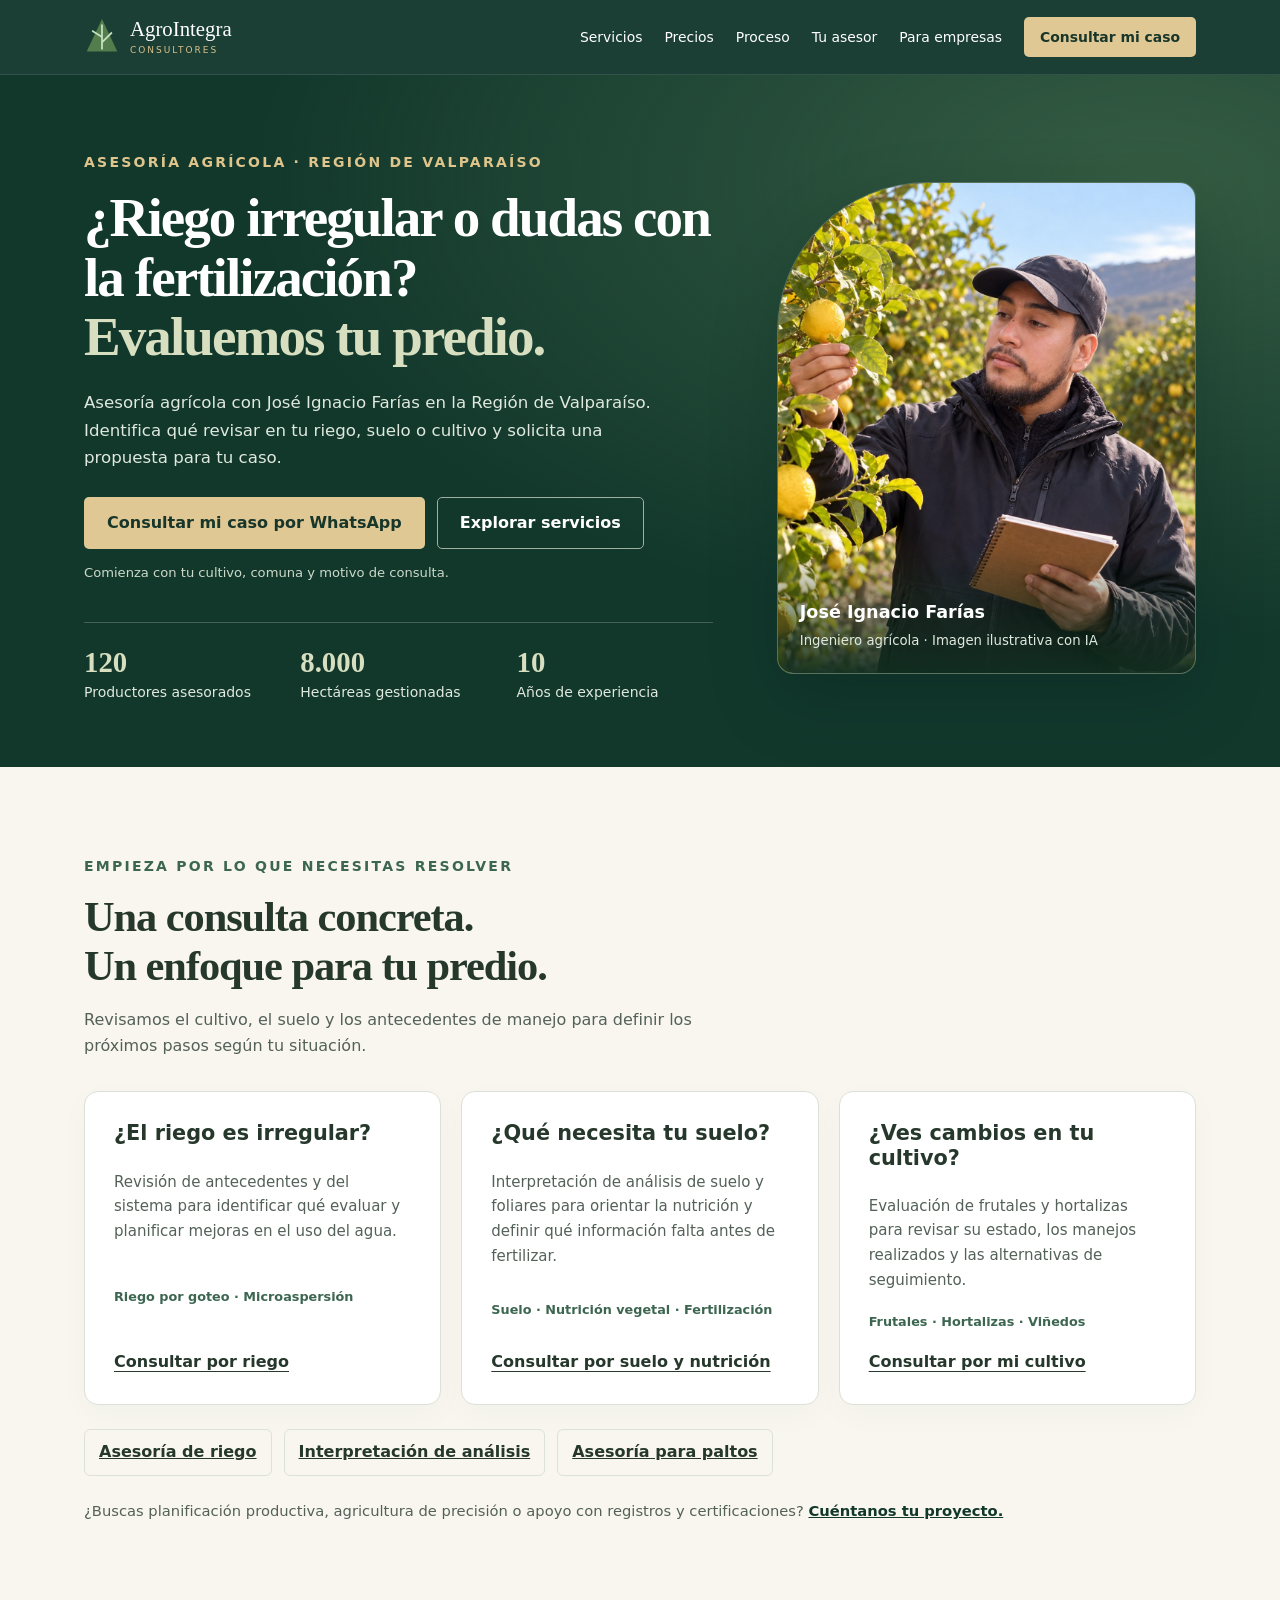
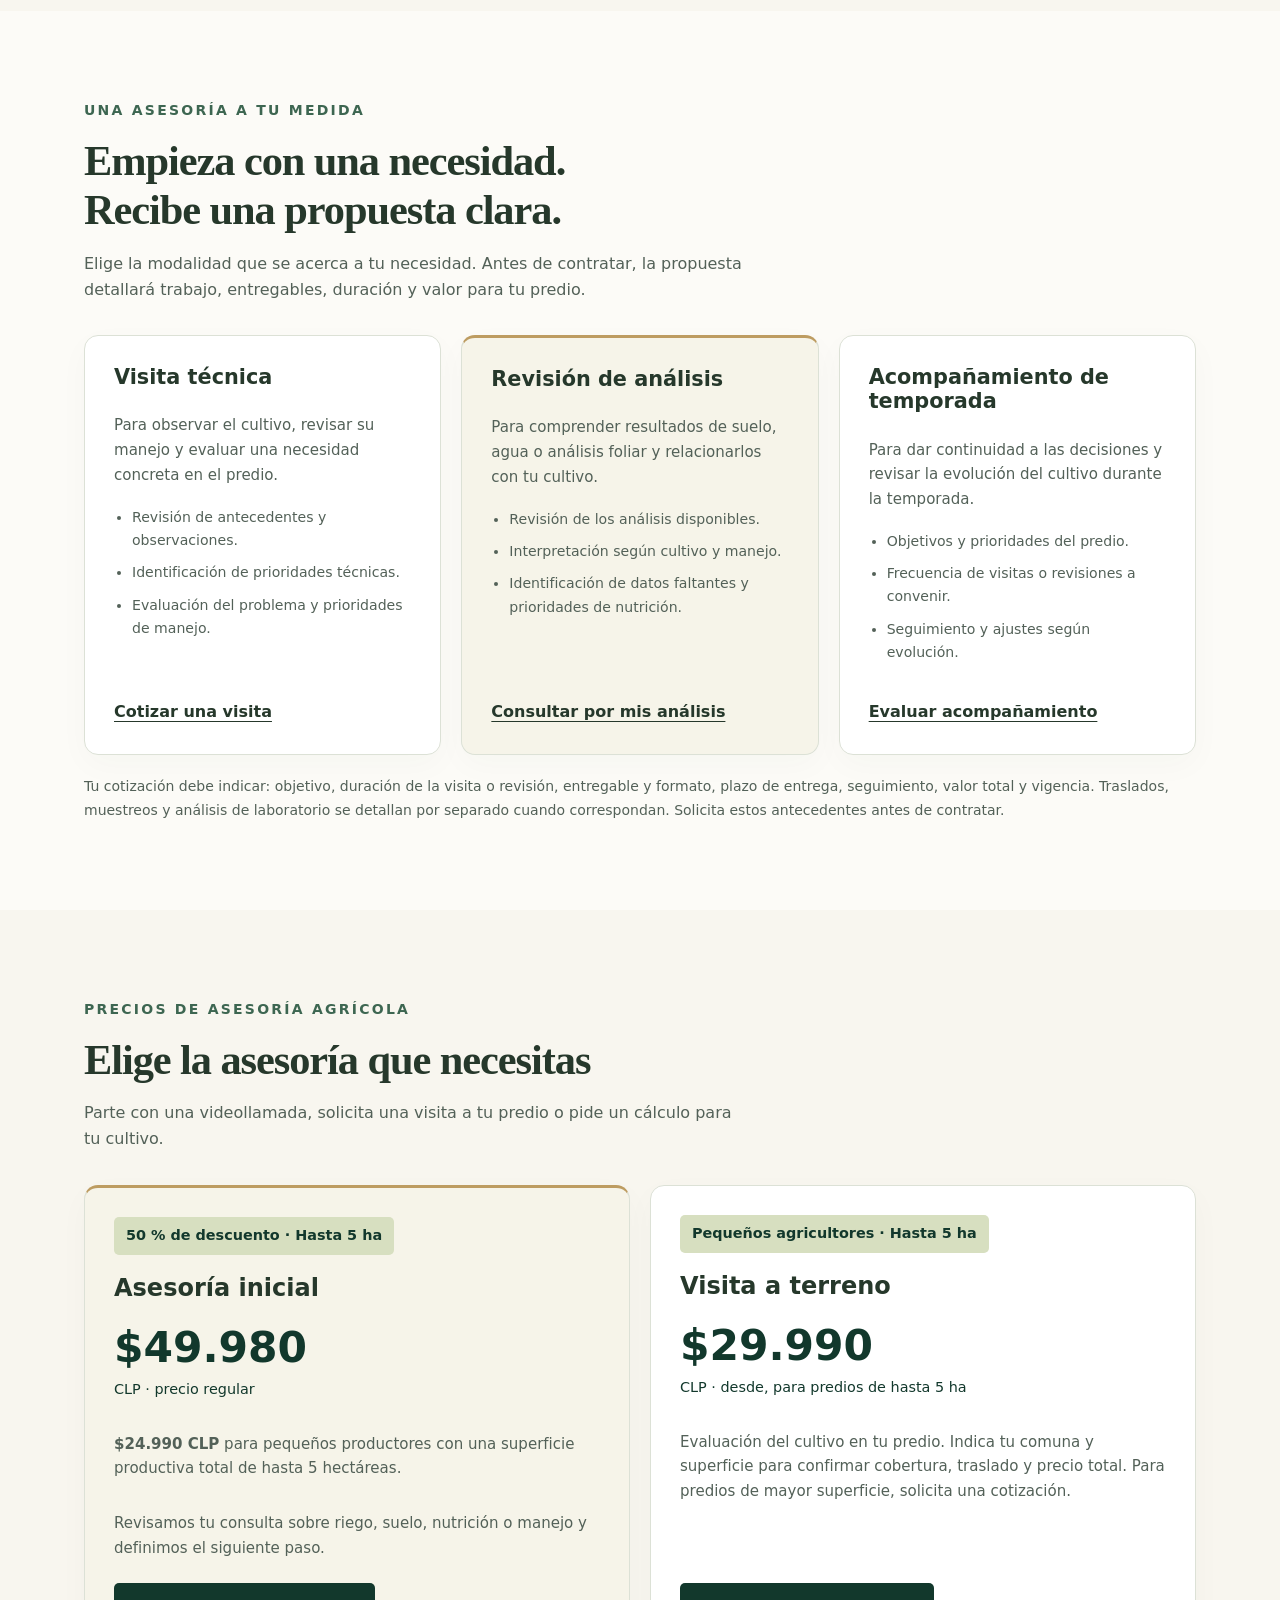
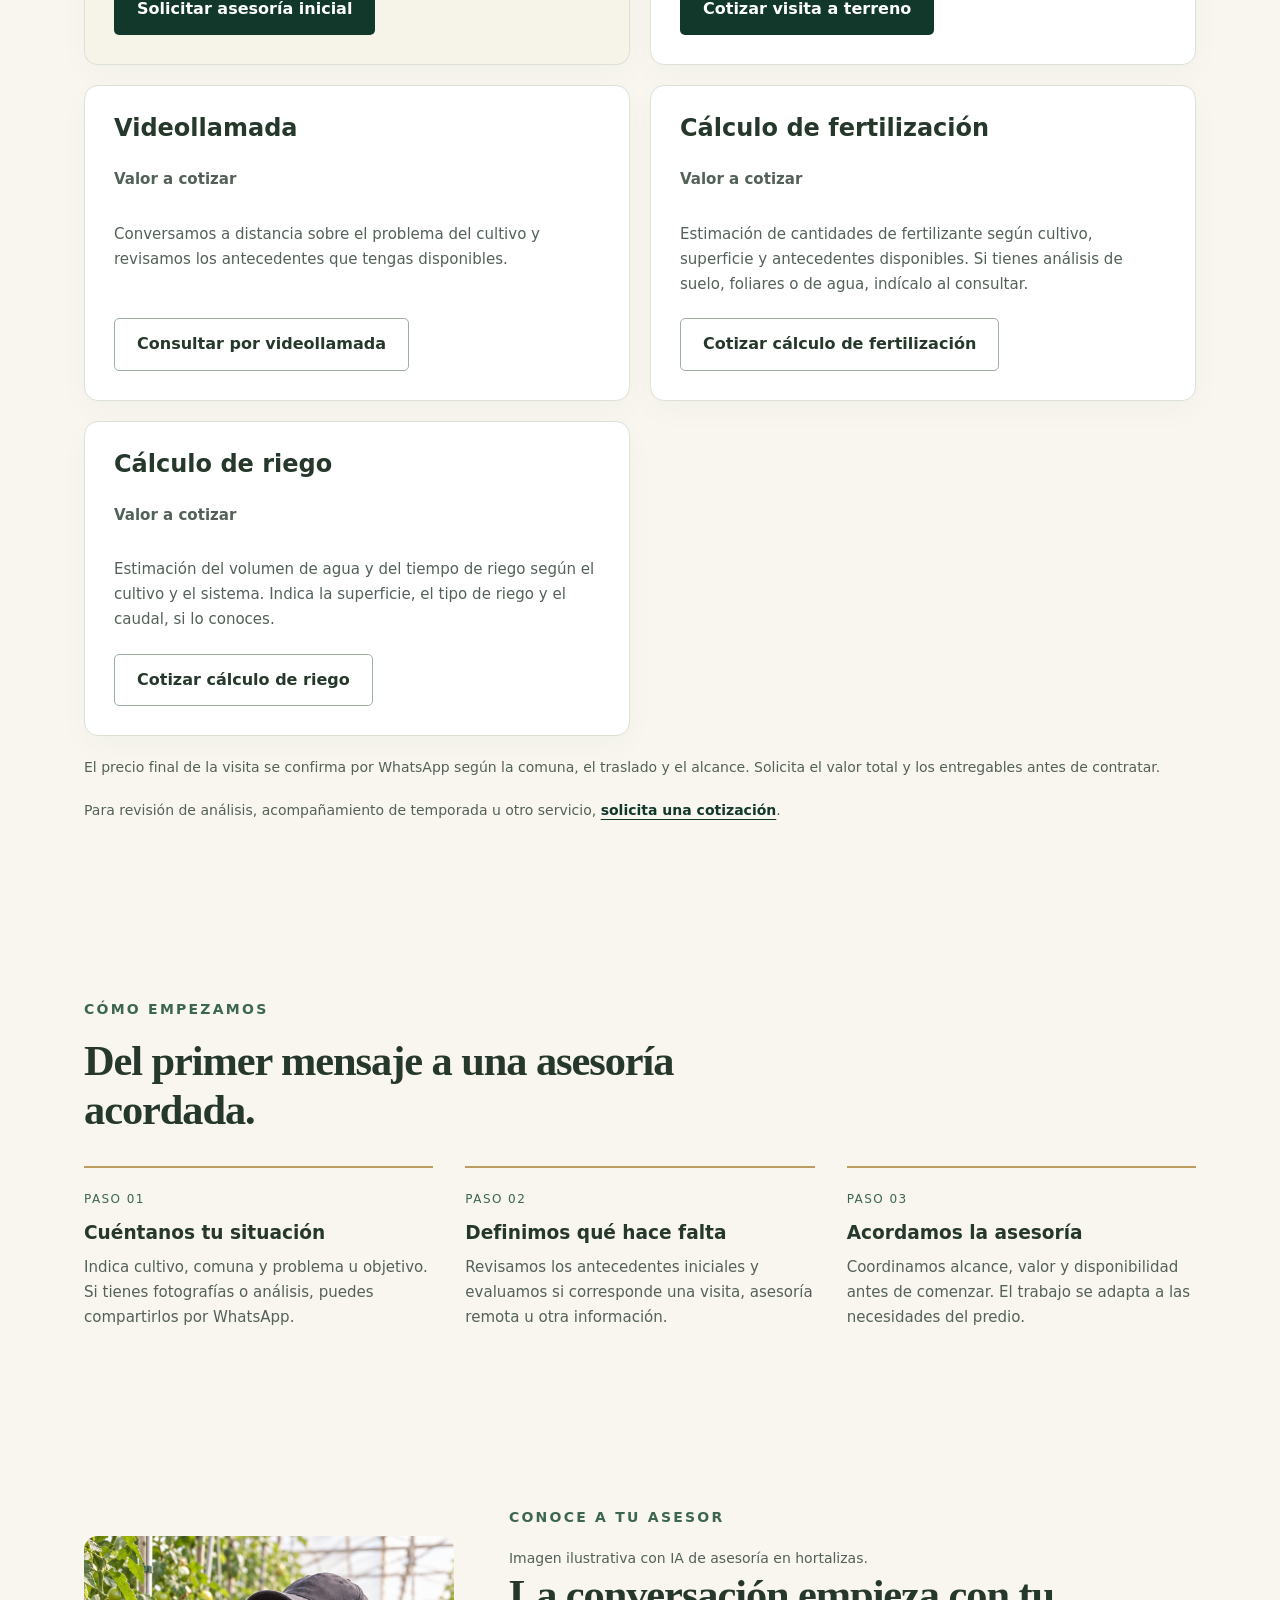
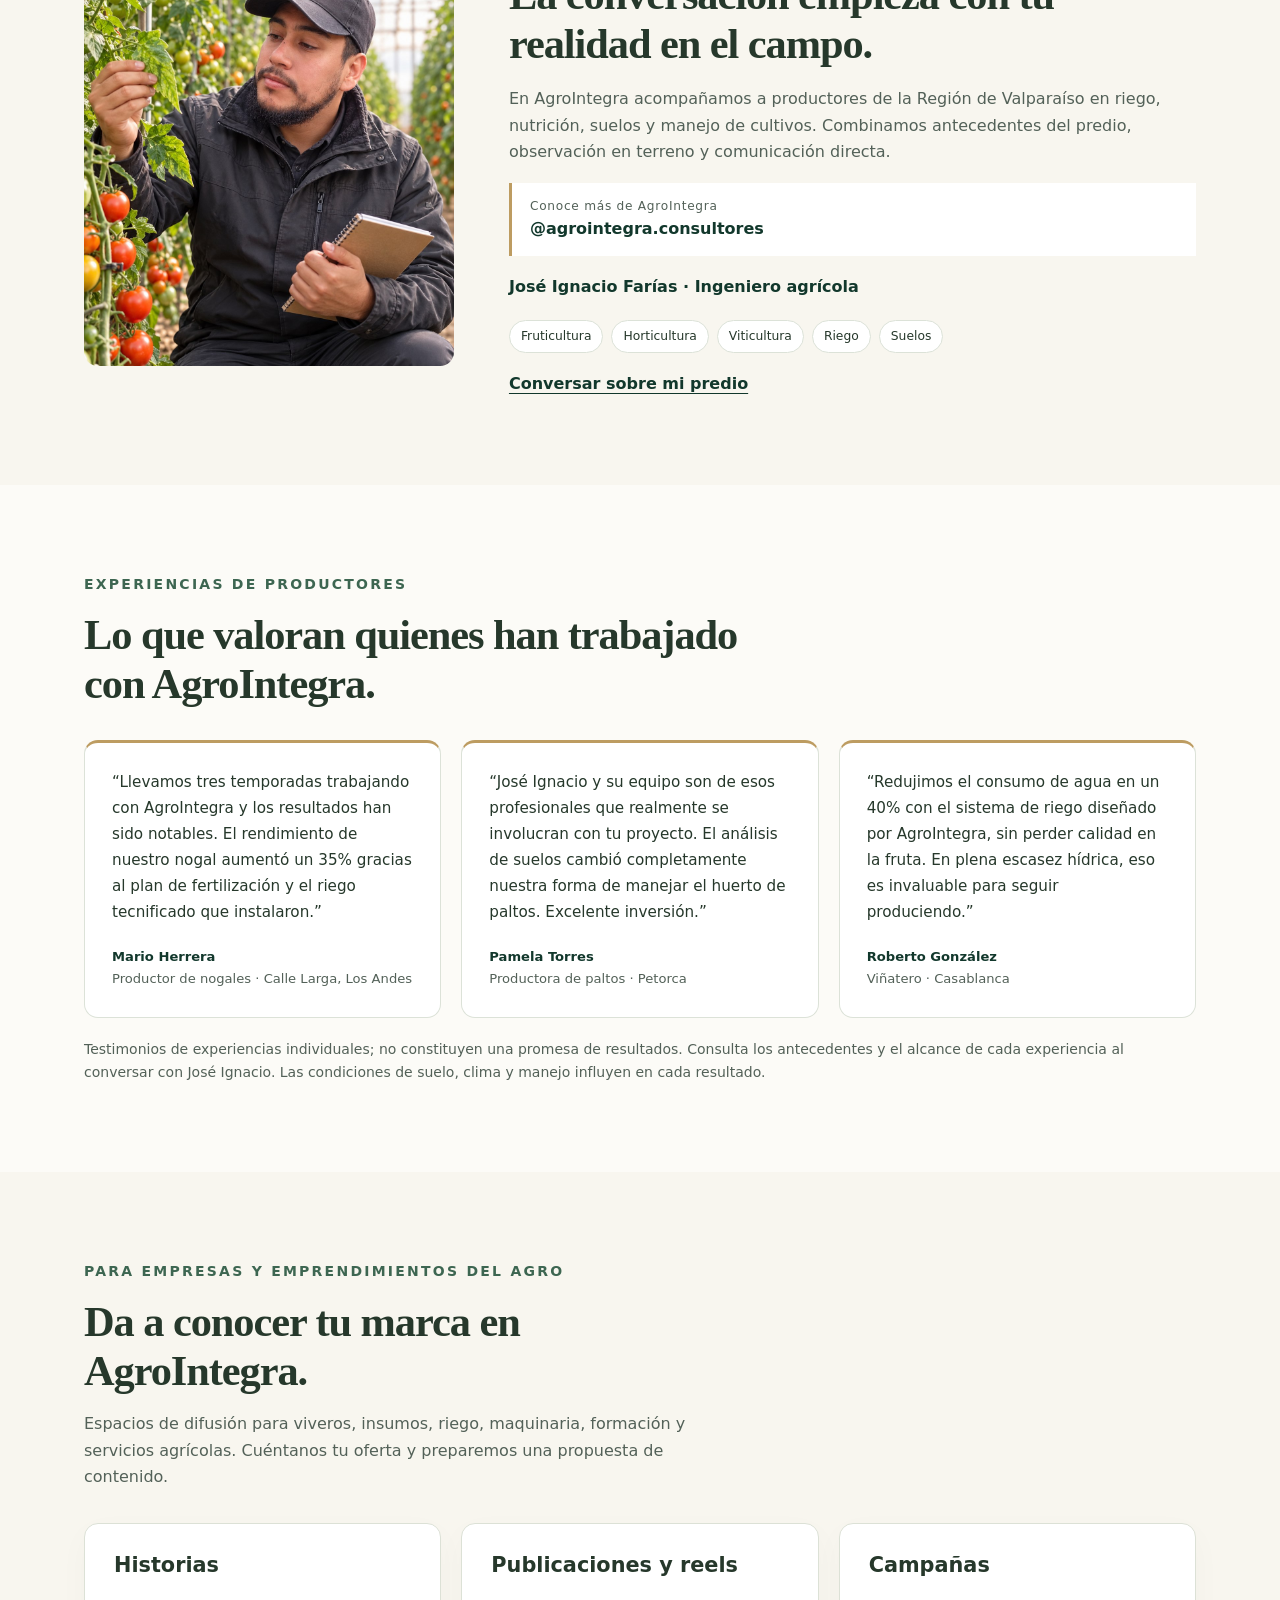
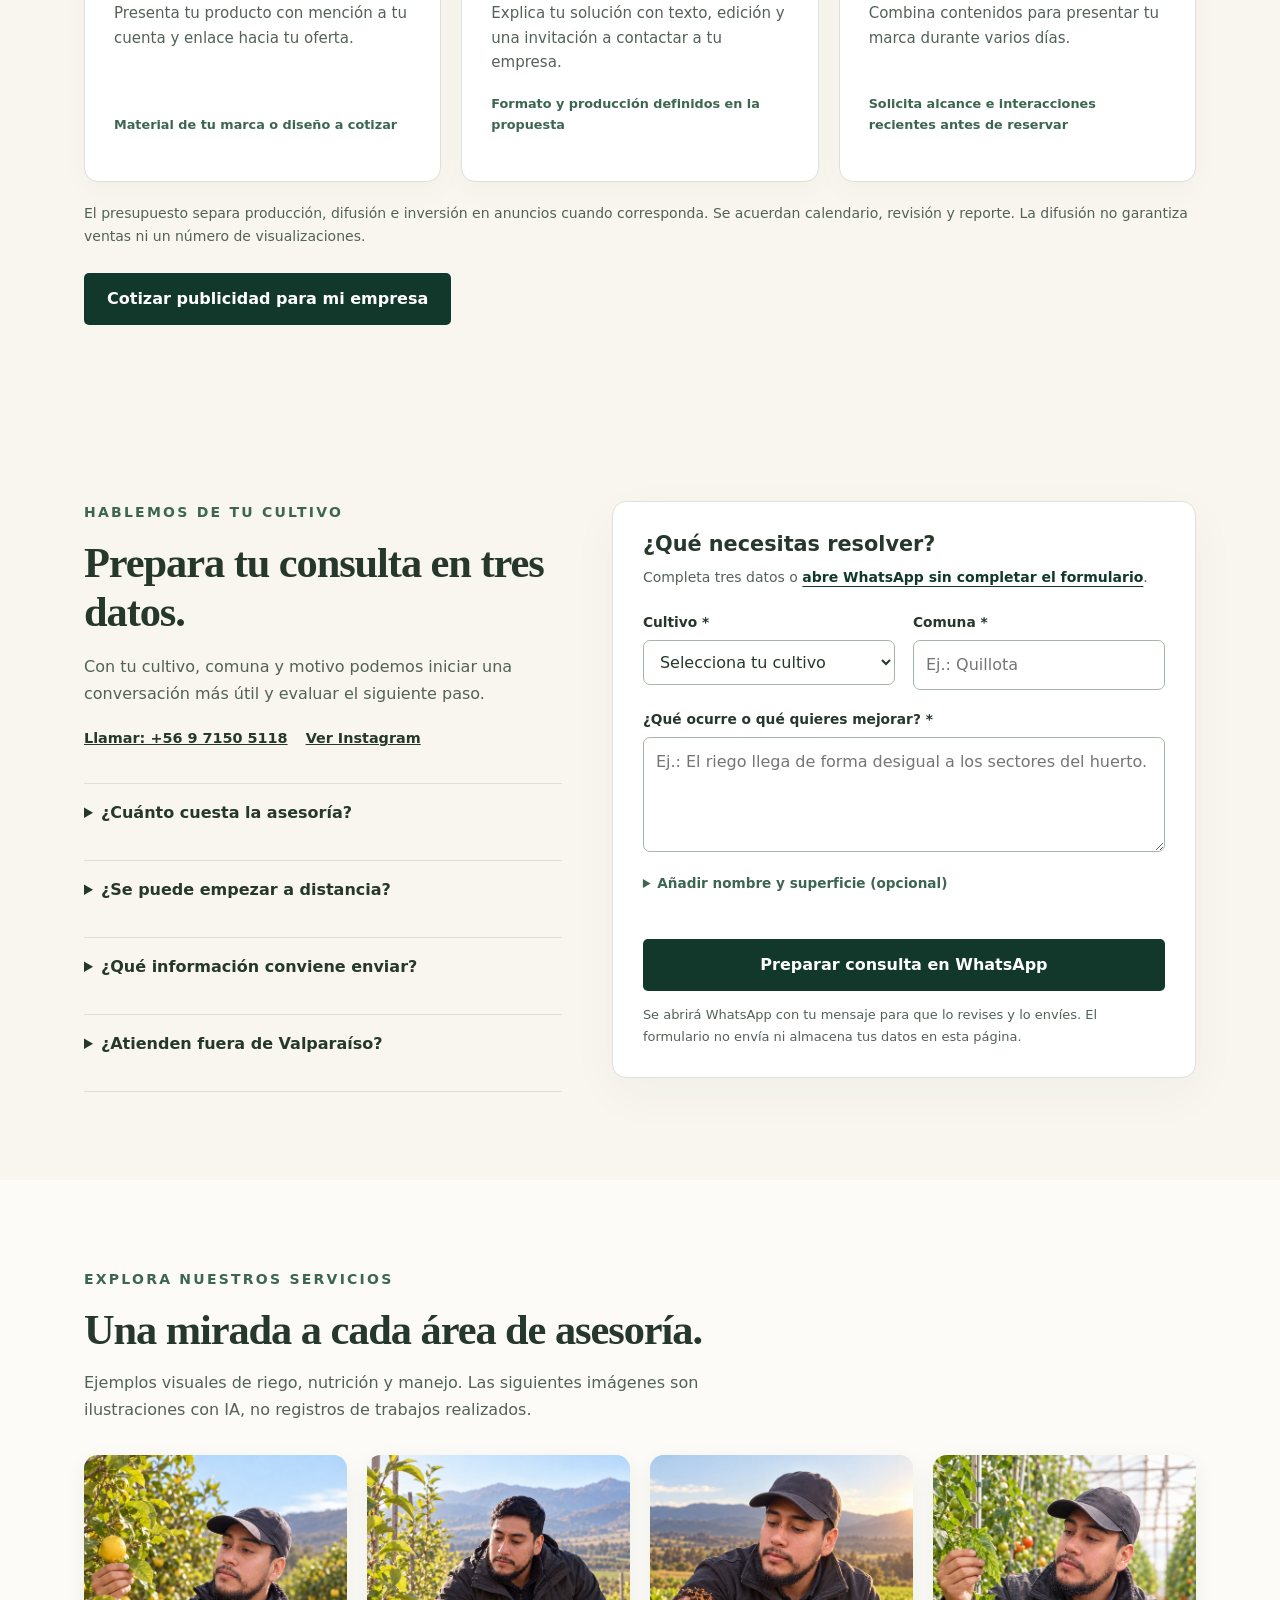
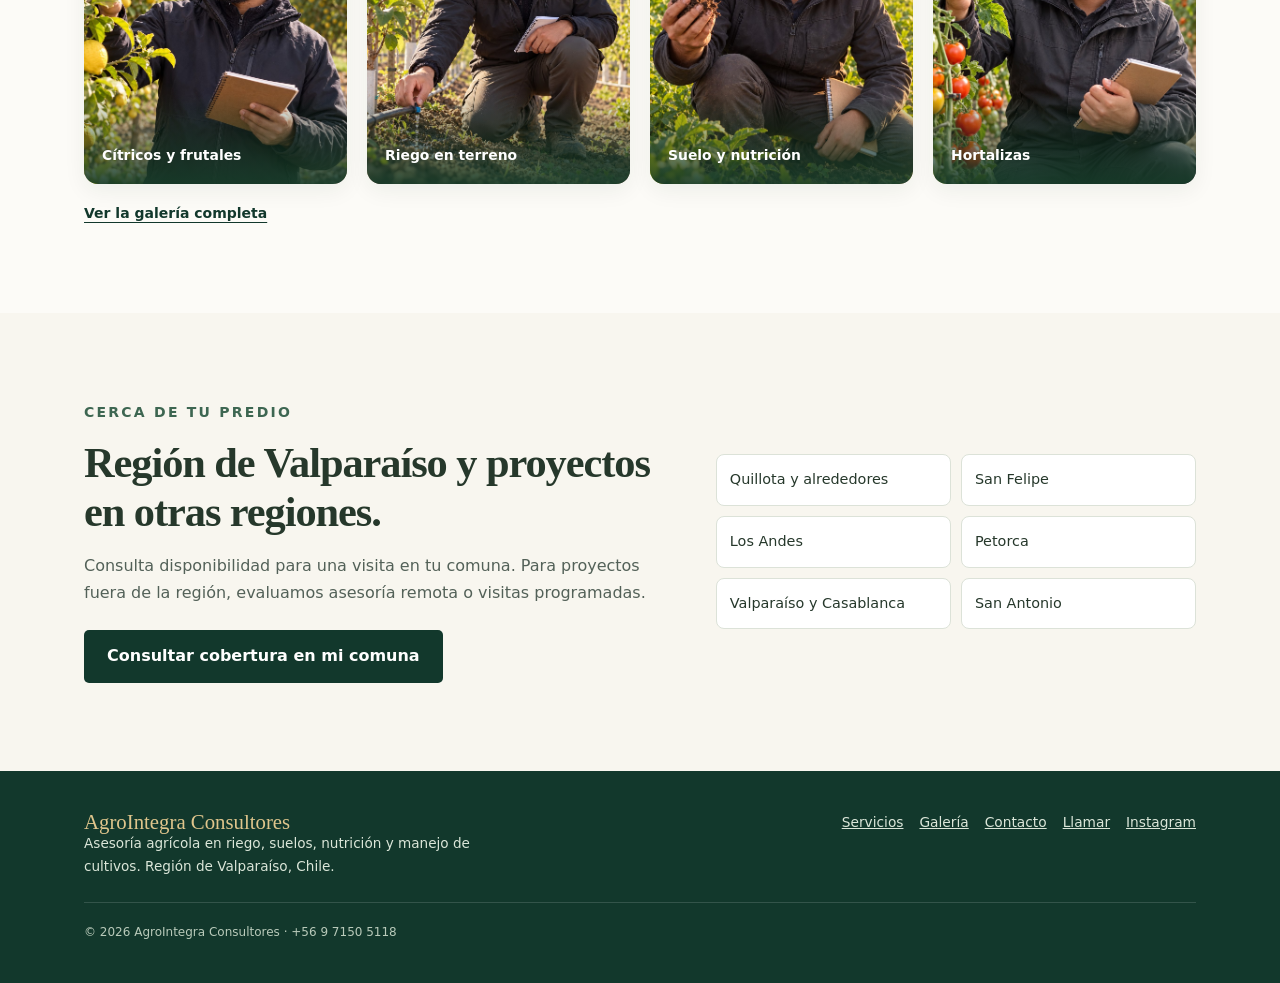
==== commit 95912f4a: "Publica visita a terreno desde $29.990 para pequeños agricultores" ====
--- a/index.html
+++ b/index.html
@@ -23,7 +23,7 @@
 /* Refined editorial presentation */
 :root{--green:#12382c;--mid:#3d6651;--mint:#d7dfc0;--cream:#f8f6ef;--gold:#bd9c61;--radius:14px}body{background:#fcfbf7}header{background:#12382cf5;backdrop-filter:blur(12px)}.hero{background:radial-gradient(ellipse at 90% 15%,#355c43 0,transparent 55%),#12382c;padding:76px 0 62px}.hero h1{font-size:clamp(2.25rem,4.3vw,3.6rem);line-height:1.08}.hero-portrait{border-radius:150px 16px 16px 16px;box-shadow:0 25px 65px #001a1740}.hero-portrait img{height:490px}.hero .eyebrow{color:#dfc58c}.btn{border-radius:5px}.btn-light{background:#e0c894;color:#18372a}.section{padding:88px 0}.service{box-shadow:0 10px 32px #173b2907;border-color:#dce1d6;transition:transform .2s,box-shadow .2s}.service:hover{transform:translateY(-4px);box-shadow:0 18px 40px #173b2910}.service-index{font:600 .72rem system-ui;letter-spacing:.15em;color:#947343}.service ul{padding-left:18px;color:var(--muted);font-size:.88rem;margin:0 0 26px}.service li{margin-bottom:9px}.service.featured{border-top:3px solid var(--gold);background:#f6f4e9}.service a{margin-top:auto}.instagram-feature{display:block;border-left:3px solid var(--gold);padding:13px 18px;background:#fff;text-decoration:none}.instagram-feature span{display:block;font-size:.76rem;letter-spacing:.06em;color:var(--muted)}.instagram-feature strong{font-size:1rem;color:var(--green)}.quote{border-top:3px solid var(--gold)}.gallery-filters{display:flex;flex-wrap:wrap;gap:9px;margin:0 0 16px}.gallery-filters button{border:1px solid #bcc9bc;padding:10px 16px;background:transparent;border-radius:30px;font-size:.84rem;color:var(--green);min-height:44px}.gallery-filters button[aria-pressed=true]{background:var(--green);color:white;border-color:var(--green)}#galleryStatus{margin-bottom:22px}.gallery-card{box-shadow:0 7px 22px #122f2210}.gallery-card img{transition:transform .4s}.gallery-card:hover img{transform:scale(1.035)}.contact-form{box-shadow:0 16px 50px #173b290a;background:#fff}.footer-top .brand-name{color:#dfc58c}
 @media(max-width:700px){.hero{padding:38px 0}.hero h1{font-size:2.35rem}.hero-portrait img{height:350px;object-position:center 24%}.section{padding:54px 0}.service:hover{transform:none}.gallery-filters{gap:7px}.gallery-filters button{padding:9px 13px}.more-photos .gallery-grid{grid-template-columns:repeat(2,minmax(0,1fr))}}
-.service-index{display:none}.gallery-grid{grid-template-columns:repeat(4,minmax(0,1fr))}.hero-portrait img{object-position:center 35%}.advisor-image{height:430px;object-position:center 25%}.proof span,.eyebrow,.small,.case-note,.gallery-note,.scope{font-size:.875rem}summary{min-height:44px}.service p{margin-top:12px}.topic-links{display:flex;flex-wrap:wrap;gap:12px;margin-top:24px}.topic-links a{padding:9px 14px;border:1px solid var(--line);border-radius:6px;font-weight:650}@media(max-width:700px){.gallery-grid{grid-template-columns:repeat(2,minmax(0,1fr))}.gallery-grid>.gallery-card:first-child{grid-column:auto;aspect-ratio:4/5}.hero-portrait img{height:340px}.advisor-image{height:380px}.proof span{font-size:.8rem}} .price-badge{display:inline-block;align-self:flex-start;padding:7px 12px;background:#d7dfc0;color:#12382c;font-weight:750;font-size:.9rem;border-radius:5px;margin-bottom:20px}.service .price-value{font-size:2.65rem;font-weight:800;color:#12382c;line-height:1.15;margin:10px 0 22px}.price-value span{display:block;font-size:.9rem;font-weight:500;margin-top:8px}#precios .service h3{font-size:1.5rem} </style>
+.service-index{display:none}.gallery-grid{grid-template-columns:repeat(4,minmax(0,1fr))}.hero-portrait img{object-position:center 35%}.advisor-image{height:430px;object-position:center 25%}.proof span,.eyebrow,.small,.case-note,.gallery-note,.scope{font-size:.875rem}summary{min-height:44px}.service p{margin-top:12px}.topic-links{display:flex;flex-wrap:wrap;gap:12px;margin-top:24px}.topic-links a{padding:9px 14px;border:1px solid var(--line);border-radius:6px;font-weight:650}@media(max-width:700px){.gallery-grid{grid-template-columns:repeat(2,minmax(0,1fr))}.gallery-grid>.gallery-card:first-child{grid-column:auto;aspect-ratio:4/5}.hero-portrait img{height:340px}.advisor-image{height:380px}.proof span{font-size:.8rem}} .price-badge{display:inline-block;align-self:flex-start;padding:7px 12px;background:#d7dfc0;color:#12382c;font-weight:750;font-size:.9rem;border-radius:5px;margin-bottom:20px}.service .price-value{font-size:2.65rem;font-weight:800;color:#12382c;line-height:1.15;margin:10px 0 22px}.price-value span{display:block;font-size:.9rem;font-weight:500;margin-top:8px}#precios .service h3{font-size:1.5rem} .pricing-grid{display:grid;grid-template-columns:repeat(2,minmax(0,1fr));gap:20px}.pricing-grid .service p:last-of-type{margin-bottom:22px}.pricing-grid .service .btn{align-self:flex-start}@media(max-width:700px){.pricing-grid{grid-template-columns:1fr}.pricing-grid .service .btn{align-self:stretch}} </style>
 </head>
 <body>
 <a class="skip" href="#hero">Saltar al contenido principal</a>
@@ -31,10 +31,56 @@
 <main>
 <section class="hero" id="hero" tabindex="-1"><div class="wrap"><div class="hero-grid"><div class="hero-copy"><span class="eyebrow">Asesoría agrícola · Región de Valparaíso</span><h1>¿Riego irregular o dudas con la fertilización?<br><em>Evaluemos tu predio.</em></h1><p>Asesoría agrícola con José Ignacio Farías en la Región de Valparaíso. Identifica qué revisar en tu riego, suelo o cultivo y solicita una propuesta para tu caso.</p><div class="button-row"><a class="btn btn-light" data-topic="general" href="https://wa.me/56971505118" target="_blank" rel="noopener">Consultar mi caso por WhatsApp</a><a class="btn btn-outline" href="#servicios">Explorar servicios</a></div><p class="hero-note">Comienza con tu cultivo, comuna y motivo de consulta.</p><div class="proof" aria-label="Experiencia de AgroIntegra"><div><strong>120</strong><span>Productores asesorados</span></div><div><strong>8.000</strong><span>Hectáreas gestionadas</span></div><div><strong>10</strong><span>Años de experiencia</span></div></div></div><figure class="hero-portrait"><img src="./images/instagram/01-citricos-visita-tecnica.jpg" alt="Ilustración de José Ignacio en un huerto de cítricos" width="1122" height="1402" fetchpriority="high"><figcaption><strong>José Ignacio Farías</strong><span>Ingeniero agrícola · Imagen ilustrativa con IA</span></figcaption></figure></div></div></section>
 <section class="section cream" id="servicios"><div class="wrap"><div class="intro"><span class="eyebrow">Empieza por lo que necesitas resolver</span><h2>Una consulta concreta.<br>Un enfoque para tu predio.</h2><p>Revisamos el cultivo, el suelo y los antecedentes de manejo para definir los próximos pasos según tu situación.</p></div><div class="services"><article class="service" id="riego-fert"><span class="service-index" aria-hidden="true">01</span><h3>¿El riego es irregular?</h3><p>Revisión de antecedentes y del sistema para identificar qué evaluar y planificar mejoras en el uso del agua.</p><span class="scope">Riego por goteo · Microaspersión</span><a data-topic="riego" href="https://wa.me/56971505118" target="_blank" rel="noopener">Consultar por riego</a></article><article class="service"><span class="service-index" aria-hidden="true">02</span><h3>¿Qué necesita tu suelo?</h3><p>Interpretación de análisis de suelo y foliares para orientar la nutrición y definir qué información falta antes de fertilizar.</p><span class="scope">Suelo · Nutrición vegetal · Fertilización</span><a data-topic="nutricion" href="https://wa.me/56971505118" target="_blank" rel="noopener">Consultar por suelo y nutrición</a></article><article class="service"><span class="service-index" aria-hidden="true">03</span><h3>¿Ves cambios en tu cultivo?</h3><p>Evaluación de frutales y hortalizas para revisar su estado, los manejos realizados y las alternativas de seguimiento.</p><span class="scope">Frutales · Hortalizas · Viñedos</span><a data-topic="cultivo" href="https://wa.me/56971505118" target="_blank" rel="noopener">Consultar por mi cultivo</a></article></div><div class="topic-links"><a href="riego.html">Asesoría de riego</a><a href="analisis-suelo.html">Interpretación de análisis</a><a href="paltos.html">Asesoría para paltos</a></div><p class="other-services">¿Buscas planificación productiva, agricultura de precisión o apoyo con registros y certificaciones? <a href="#contacto">Cuéntanos tu proyecto.</a></p></div></section>
-<section class="section" id="modalidades"><div class="wrap"><div class="intro"><span class="eyebrow">Una asesoría a tu medida</span><h2>Empieza con una necesidad.<br>Recibe una propuesta clara.</h2><p>Elige la modalidad que se acerca a tu necesidad. Antes de contratar, la propuesta detallará trabajo, entregables, duración y valor para tu predio.</p></div><div class="services"><article class="service"><span class="service-index">01 / EN TERRENO</span><h3>Visita técnica</h3><p>Para observar el cultivo, revisar su manejo y evaluar una necesidad concreta en el predio.</p><ul><li>Revisión de antecedentes y observaciones.</li><li>Identificación de prioridades técnicas.</li><li>Evaluación del problema y prioridades de manejo.</li></ul><a data-topic="visita" href="https://wa.me/56971505118" target="_blank" rel="noopener">Cotizar una visita</a></article><article class="service featured"><span class="service-index">02 / ANTECEDENTES</span><h3>Revisión de análisis</h3><p>Para comprender resultados de suelo, agua o análisis foliar y relacionarlos con tu cultivo.</p><ul><li>Revisión de los análisis disponibles.</li><li>Interpretación según cultivo y manejo.</li><li>Identificación de datos faltantes y prioridades de nutrición.</li></ul><a data-topic="analisis" href="https://wa.me/56971505118" target="_blank" rel="noopener">Consultar por mis análisis</a></article><article class="service"><span class="service-index">03 / CONTINUIDAD</span><h3>Acompañamiento de temporada</h3><p>Para dar continuidad a las decisiones y revisar la evolución del cultivo durante la temporada.</p><ul><li>Objetivos y prioridades del predio.</li><li>Frecuencia de visitas o revisiones a convenir.</li><li>Seguimiento y ajustes según evolución.</li></ul><a data-topic="temporada" href="https://wa.me/56971505118" target="_blank" rel="noopener">Evaluar acompañamiento</a></article></div><p class="case-note">Tu cotización debe indicar: objetivo, duración de la visita o revisión, entregable y formato, plazo de entrega, seguimiento, valor total y vigencia. Traslados, muestreos y análisis de laboratorio se detallan por separado cuando correspondan. Solicita estos antecedentes antes de contratar.</p></div></section><section class="section cream" id="precios"><div class="wrap"><div class="intro"><span class="eyebrow">Precios y beneficio para pequeños productores</span><h2>Asesoría inicial a un precio más accesible.</h2><p>Si tu unidad productiva tiene una superficie total de hasta 5 hectáreas, incluidas las de exactamente 5 ha, accede a un 50 % de descuento en la asesoría inicial.</p></div><div class="contact-grid"><article class="service featured"><span class="price-badge">50 % de descuento · Hasta 5 ha</span><h3>Asesoría inicial</h3><p>Valor sin descuento: <s>$49.980 CLP</s></p><p class="price-value">$24.990 <span>CLP · valor final de la asesoría</span></p><p>Para comenzar a revisar una necesidad de riego, suelo, nutrición o manejo del cultivo.</p><ul><li>Indica tu cultivo, comuna y superficie total al solicitar el beneficio.</li><li>Antes de reservar, confirma modalidad, cobertura, duración y entregables.</li><li>El beneficio corresponde a la asesoría inicial; el acompañamiento de temporada se cotiza por separado.</li></ul><a class="btn btn-main" data-topic="pequeno" href="https://wa.me/56971505118" target="_blank" rel="noopener">Solicitar asesoría por $24.990</a></article><article class="service"><h3>Otros servicios y superficies mayores</h3><p>Visitas técnicas, revisión de análisis y acompañamiento de temporada se cotizan según las necesidades del predio.</p><p>Solicita una propuesta con alcance, entregables, plazo y valor total. Confirma si el servicio requiere muestreo, laboratorio o traslado y cómo se contemplan antes de contratar.</p><a data-topic="general" href="https://wa.me/56971505118" target="_blank" rel="noopener">Solicitar una cotización</a></article></div></div></section><section class="section cream" id="beneficios"><div class="wrap"><div class="intro"><span class="eyebrow">Cómo empezamos</span><h2>Del primer mensaje a una asesoría acordada.</h2></div><div class="steps"><article class="step"><span>PASO 01</span><h3>Cuéntanos tu situación</h3><p>Indica cultivo, comuna y problema u objetivo. Si tienes fotografías o análisis, puedes compartirlos por WhatsApp.</p></article><article class="step"><span>PASO 02</span><h3>Definimos qué hace falta</h3><p>Revisamos los antecedentes iniciales y evaluamos si corresponde una visita, asesoría remota u otra información.</p></article><article class="step"><span>PASO 03</span><h3>Acordamos la asesoría</h3><p>Coordinamos alcance, valor y disponibilidad antes de comenzar. El trabajo se adapta a las necesidades del predio.</p></article></div></div></section>
+<section class="section" id="modalidades"><div class="wrap"><div class="intro"><span class="eyebrow">Una asesoría a tu medida</span><h2>Empieza con una necesidad.<br>Recibe una propuesta clara.</h2><p>Elige la modalidad que se acerca a tu necesidad. Antes de contratar, la propuesta detallará trabajo, entregables, duración y valor para tu predio.</p></div><div class="services"><article class="service"><span class="service-index">01 / EN TERRENO</span><h3>Visita técnica</h3><p>Para observar el cultivo, revisar su manejo y evaluar una necesidad concreta en el predio.</p><ul><li>Revisión de antecedentes y observaciones.</li><li>Identificación de prioridades técnicas.</li><li>Evaluación del problema y prioridades de manejo.</li></ul><a data-topic="visita" href="https://wa.me/56971505118" target="_blank" rel="noopener">Cotizar una visita</a></article><article class="service featured"><span class="service-index">02 / ANTECEDENTES</span><h3>Revisión de análisis</h3><p>Para comprender resultados de suelo, agua o análisis foliar y relacionarlos con tu cultivo.</p><ul><li>Revisión de los análisis disponibles.</li><li>Interpretación según cultivo y manejo.</li><li>Identificación de datos faltantes y prioridades de nutrición.</li></ul><a data-topic="analisis" href="https://wa.me/56971505118" target="_blank" rel="noopener">Consultar por mis análisis</a></article><article class="service"><span class="service-index">03 / CONTINUIDAD</span><h3>Acompañamiento de temporada</h3><p>Para dar continuidad a las decisiones y revisar la evolución del cultivo durante la temporada.</p><ul><li>Objetivos y prioridades del predio.</li><li>Frecuencia de visitas o revisiones a convenir.</li><li>Seguimiento y ajustes según evolución.</li></ul><a data-topic="temporada" href="https://wa.me/56971505118" target="_blank" rel="noopener">Evaluar acompañamiento</a></article></div><p class="case-note">Tu cotización debe indicar: objetivo, duración de la visita o revisión, entregable y formato, plazo de entrega, seguimiento, valor total y vigencia. Traslados, muestreos y análisis de laboratorio se detallan por separado cuando correspondan. Solicita estos antecedentes antes de contratar.</p></div></section><section class="section cream" id="precios" aria-labelledby="precios-titulo">
+  <div class="wrap">
+    <div class="intro">
+      <span class="eyebrow">Precios de asesoría agrícola</span>
+      <h2 id="precios-titulo">Elige la asesoría que necesitas</h2>
+      <p>Parte con una videollamada, solicita una visita a tu predio o pide un cálculo para tu cultivo.</p>
+    </div>
+    <div class="pricing-grid">
+      <article class="service featured">
+        <span class="price-badge">50 % de descuento · Hasta 5 ha</span>
+        <h3>Asesoría inicial</h3>
+        <p class="price-value">$49.980 <span>CLP · precio regular</span></p>
+        <p><strong>$24.990 CLP</strong> para pequeños productores con una superficie productiva total de hasta 5 hectáreas.</p>
+        <p>Revisamos tu consulta sobre riego, suelo, nutrición o manejo y definimos el siguiente paso.</p>
+        <a class="btn btn-main" data-topic="pequeno" href="https://wa.me/56971505118" target="_blank" rel="noopener">Solicitar asesoría inicial</a>
+      </article>
+      <article class="service">
+        <span class="price-badge">Pequeños agricultores · Hasta 5 ha</span>
+        <h3>Visita a terreno</h3>
+        <p class="price-value">$29.990 <span>CLP · desde, para predios de hasta 5 ha</span></p>
+        <p>Evaluación del cultivo en tu predio. Indica tu comuna y superficie para confirmar cobertura, traslado y precio total. Para predios de mayor superficie, solicita una cotización.</p>
+        <a class="btn btn-main" data-topic="visita" href="https://wa.me/56971505118" target="_blank" rel="noopener">Cotizar visita a terreno</a>
+      </article>
+      <article class="service">
+        <h3>Videollamada</h3>
+        <p><strong>Valor a cotizar</strong></p>
+        <p>Conversamos a distancia sobre el problema del cultivo y revisamos los antecedentes que tengas disponibles.</p>
+        <a class="btn btn-outline" data-topic="videollamada" href="https://wa.me/56971505118" target="_blank" rel="noopener">Consultar por videollamada</a>
+      </article>
+      <article class="service">
+        <h3>Cálculo de fertilización</h3>
+        <p><strong>Valor a cotizar</strong></p>
+        <p>Estimación de cantidades de fertilizante según cultivo, superficie y antecedentes disponibles. Si tienes análisis de suelo, foliares o de agua, indícalo al consultar.</p>
+        <a class="btn btn-outline" data-topic="fertilizacion" href="https://wa.me/56971505118" target="_blank" rel="noopener">Cotizar cálculo de fertilización</a>
+      </article>
+      <article class="service">
+        <h3>Cálculo de riego</h3>
+        <p><strong>Valor a cotizar</strong></p>
+        <p>Estimación del volumen de agua y del tiempo de riego según el cultivo y el sistema. Indica la superficie, el tipo de riego y el caudal, si lo conoces.</p>
+        <a class="btn btn-outline" data-topic="calculoRiego" href="https://wa.me/56971505118" target="_blank" rel="noopener">Cotizar cálculo de riego</a>
+      </article>
+    </div>
+    <p class="case-note">El precio final de la visita se confirma por WhatsApp según la comuna, el traslado y el alcance. Solicita el valor total y los entregables antes de contratar.</p>
+    <p class="case-note">Para revisión de análisis, acompañamiento de temporada u otro servicio, <a class="inline-link" data-topic="general" href="https://wa.me/56971505118" target="_blank" rel="noopener">solicita una cotización</a>.</p>
+  </div>
+</section>
+<section class="section cream" id="beneficios"><div class="wrap"><div class="intro"><span class="eyebrow">Cómo empezamos</span><h2>Del primer mensaje a una asesoría acordada.</h2></div><div class="steps"><article class="step"><span>PASO 01</span><h3>Cuéntanos tu situación</h3><p>Indica cultivo, comuna y problema u objetivo. Si tienes fotografías o análisis, puedes compartirlos por WhatsApp.</p></article><article class="step"><span>PASO 02</span><h3>Definimos qué hace falta</h3><p>Revisamos los antecedentes iniciales y evaluamos si corresponde una visita, asesoría remota u otra información.</p></article><article class="step"><span>PASO 03</span><h3>Acordamos la asesoría</h3><p>Coordinamos alcance, valor y disponibilidad antes de comenzar. El trabajo se adapta a las necesidades del predio.</p></article></div></div></section>
 <section class="section cream" id="nosotros"><div class="wrap advisor"><img class="advisor-image" src="./images/instagram/02-tomate-invernadero.jpg" alt="Ilustración de José Ignacio revisando hortalizas en invernadero" width="1122" height="1402" loading="lazy" decoding="async"><div><span class="eyebrow">Conoce a tu asesor</span><p class="small">Imagen ilustrativa con IA de asesoría en hortalizas.</p><h2>La conversación empieza con tu realidad en el campo.</h2><p>En AgroIntegra acompañamos a productores de la Región de Valparaíso en riego, nutrición, suelos y manejo de cultivos. Combinamos antecedentes del predio, observación en terreno y comunicación directa.</p><p><a class="instagram-feature" href="https://www.instagram.com/agrointegra.consultores/" target="_blank" rel="noopener"><span>Conoce más de AgroIntegra</span><strong>@agrointegra.consultores</strong></a></p><p class="signature">José Ignacio Farías · Ingeniero agrícola</p><div class="tags" aria-label="Áreas de asesoría"><span>Fruticultura</span><span>Horticultura</span><span>Viticultura</span><span>Riego</span><span>Suelos</span></div><p><a class="inline-link" data-topic="asesoria" href="https://wa.me/56971505118" target="_blank" rel="noopener">Conversar sobre mi predio</a></p></div></div></section>
 <section class="section" id="testimonios"><div class="wrap"><div class="intro"><span class="eyebrow">Experiencias de productores</span><h2>Lo que valoran quienes han trabajado con AgroIntegra.</h2></div><div class="quotes"><figure class="quote"><blockquote>“Llevamos tres temporadas trabajando con AgroIntegra y los resultados han sido notables. El rendimiento de nuestro nogal aumentó un 35% gracias al plan de fertilización y el riego tecnificado que instalaron.”</blockquote><figcaption><strong>Mario Herrera</strong>Productor de nogales · Calle Larga, Los Andes</figcaption></figure><figure class="quote"><blockquote>“José Ignacio y su equipo son de esos profesionales que realmente se involucran con tu proyecto. El análisis de suelos cambió completamente nuestra forma de manejar el huerto de paltos. Excelente inversión.”</blockquote><figcaption><strong>Pamela Torres</strong>Productora de paltos · Petorca</figcaption></figure><figure class="quote"><blockquote>“Redujimos el consumo de agua en un 40% con el sistema de riego diseñado por AgroIntegra, sin perder calidad en la fruta. En plena escasez hídrica, eso es invaluable para seguir produciendo.”</blockquote><figcaption><strong>Roberto González</strong>Viñatero · Casablanca</figcaption></figure></div><p class="case-note">Testimonios de experiencias individuales; no constituyen una promesa de resultados. Consulta los antecedentes y el alcance de cada experiencia al conversar con José Ignacio. Las condiciones de suelo, clima y manejo influyen en cada resultado.</p></div></section>
-<section class="section cream" id="publicidad"><div class="wrap"><div class="intro"><span class="eyebrow">Para empresas y emprendimientos del agro</span><h2>Da a conocer tu marca en AgroIntegra.</h2><p>Espacios de difusión para viveros, insumos, riego, maquinaria, formación y servicios agrícolas. Cuéntanos tu oferta y preparemos una propuesta de contenido.</p></div><div class="services"><article class="service"><h3>Historias</h3><p>Presenta tu producto con mención a tu cuenta y enlace hacia tu oferta.</p><span class="scope">Material de tu marca o diseño a cotizar</span></article><article class="service"><h3>Publicaciones y reels</h3><p>Explica tu solución con texto, edición y una invitación a contactar a tu empresa.</p><span class="scope">Formato y producción definidos en la propuesta</span></article><article class="service"><h3>Campañas</h3><p>Combina contenidos para presentar tu marca durante varios días.</p><span class="scope">Solicita alcance e interacciones recientes antes de reservar</span></article></div><p class="case-note">El presupuesto separa producción, difusión e inversión en anuncios cuando corresponda. Se acuerdan calendario, revisión y reporte. La difusión no garantiza ventas ni un número de visualizaciones.</p><p style="margin-top:24px"><a class="btn btn-main" data-topic="publicidad" href="https://wa.me/56971505118" target="_blank" rel="noopener">Cotizar publicidad para mi empresa</a></p></div></section><section class="section cream" id="contacto"><div class="wrap contact-grid"><div class="contact-copy"><span class="eyebrow">Hablemos de tu cultivo</span><h2>Prepara tu consulta en tres datos.</h2><p>Con tu cultivo, comuna y motivo podemos iniciar una conversación más útil y evaluar el siguiente paso.</p><div class="contact-links"><a href="tel:+56971505118">Llamar: +56 9 7150 5118</a><a href="https://www.instagram.com/agrointegra.consultores/" target="_blank" rel="noopener">Ver Instagram</a></div><div class="faq"><details><summary>¿Cuánto cuesta la asesoría?</summary><p>La asesoría inicial para pequeños productores de hasta 5 ha tiene un valor final de $24.990 CLP con 50 % de descuento sobre $49.980 CLP. Confirma modalidad, cobertura y alcance antes de reservar. Para otros servicios, cotizamos según cultivo, comuna, superficie y necesidad. El presupuesto especifica qué se revisa, duración, entregables, plazo, seguimiento y valor total. Confirma si incluye traslados, muestreo y laboratorio. Recibirás las condiciones antes de contratar.</p></details><details><summary>¿Se puede empezar a distancia?</summary><p>Podemos revisar los antecedentes iniciales por WhatsApp y evaluar si es posible continuar de forma remota o si hace falta una visita en terreno.</p></details><details><summary>¿Qué información conviene enviar?</summary><p>Cultivo, comuna, superficie aproximada y lo que observas o buscas mejorar. Si los tienes, añade fotografías recientes y análisis de suelo o agua en WhatsApp.</p></details><details><summary>¿Atienden fuera de Valparaíso?</summary><p>Para otras regiones, consulta por asesoría remota o visitas programadas. La disponibilidad se acuerda según el proyecto y la ubicación.</p></details></div></div><div class="contact-form"><h3>¿Qué necesitas resolver?</h3><p class="small">Completa tres datos o <a class="inline-link" data-topic="general" href="https://wa.me/56971505118" target="_blank" rel="noopener">abre WhatsApp sin completar el formulario</a>.</p><form id="contactForm"><div class="form-grid"><div class="field"><label for="cultivo">Cultivo *</label><select id="cultivo" name="cultivo" required><option value="">Selecciona tu cultivo</option><option>Palto</option><option>Nogal</option><option>Vid de mesa</option><option>Vid vinífera</option><option>Cítricos</option><option>Arándanos</option><option>Hortalizas</option><option>Otros frutales</option><option>Cereales</option><option>Flores</option><option>Otro / proyecto por definir</option></select></div><div class="field"><label for="comuna">Comuna *</label><input id="comuna" name="comuna" autocomplete="address-level2" placeholder="Ej.: Quillota" maxlength="100" required></div><div class="field full"><label for="mensaje">¿Qué ocurre o qué quieres mejorar? *</label><textarea id="mensaje" name="mensaje" placeholder="Ej.: El riego llega de forma desigual a los sectores del huerto." maxlength="1500" required></textarea></div></div><details class="optional"><summary>Añadir nombre y superficie (opcional)</summary><div class="form-grid"><div class="field"><label for="nombre">Tu nombre</label><input id="nombre" name="nombre" autocomplete="given-name" maxlength="100"></div><div class="field"><label for="superficie">Superficie aproximada (ha)</label><input id="superficie" name="superficie" type="number" min="0.01" step="0.01" placeholder="Ej.: 5"></div></div></details><button class="btn btn-main" type="submit">Preparar consulta en WhatsApp</button><p class="form-help" id="formHelp">Se abrirá WhatsApp con tu mensaje para que lo revises y lo envíes. El formulario no envía ni almacena tus datos en esta página.</p><div class="form-result" id="formResult" role="status" hidden>Tu mensaje está preparado. <a id="whatsappFallback" href="https://wa.me/56971505118" target="_blank" rel="noopener">Abrir consulta en WhatsApp</a></div></form></div></div></section>
+<section class="section cream" id="publicidad"><div class="wrap"><div class="intro"><span class="eyebrow">Para empresas y emprendimientos del agro</span><h2>Da a conocer tu marca en AgroIntegra.</h2><p>Espacios de difusión para viveros, insumos, riego, maquinaria, formación y servicios agrícolas. Cuéntanos tu oferta y preparemos una propuesta de contenido.</p></div><div class="services"><article class="service"><h3>Historias</h3><p>Presenta tu producto con mención a tu cuenta y enlace hacia tu oferta.</p><span class="scope">Material de tu marca o diseño a cotizar</span></article><article class="service"><h3>Publicaciones y reels</h3><p>Explica tu solución con texto, edición y una invitación a contactar a tu empresa.</p><span class="scope">Formato y producción definidos en la propuesta</span></article><article class="service"><h3>Campañas</h3><p>Combina contenidos para presentar tu marca durante varios días.</p><span class="scope">Solicita alcance e interacciones recientes antes de reservar</span></article></div><p class="case-note">El presupuesto separa producción, difusión e inversión en anuncios cuando corresponda. Se acuerdan calendario, revisión y reporte. La difusión no garantiza ventas ni un número de visualizaciones.</p><p style="margin-top:24px"><a class="btn btn-main" data-topic="publicidad" href="https://wa.me/56971505118" target="_blank" rel="noopener">Cotizar publicidad para mi empresa</a></p></div></section><section class="section cream" id="contacto"><div class="wrap contact-grid"><div class="contact-copy"><span class="eyebrow">Hablemos de tu cultivo</span><h2>Prepara tu consulta en tres datos.</h2><p>Con tu cultivo, comuna y motivo podemos iniciar una conversación más útil y evaluar el siguiente paso.</p><div class="contact-links"><a href="tel:+56971505118">Llamar: +56 9 7150 5118</a><a href="https://www.instagram.com/agrointegra.consultores/" target="_blank" rel="noopener">Ver Instagram</a></div><div class="faq"><details><summary>¿Cuánto cuesta la asesoría?</summary><p>La asesoría inicial cuesta $24.990 CLP con el descuento para pequeños productores de hasta 5 ha. La visita a terreno para ese mismo grupo parte en $29.990 CLP. Consulta <a href="#precios">los servicios y tarifas</a>. Para confirmar una cotización, indícanos cultivo, comuna, superficie y necesidad. El presupuesto especifica qué se revisa, duración, entregables, plazo, seguimiento y valor total. Confirma si incluye traslados, muestreo y laboratorio. Recibirás las condiciones antes de contratar.</p></details><details><summary>¿Se puede empezar a distancia?</summary><p>Podemos revisar los antecedentes iniciales por WhatsApp y evaluar si es posible continuar de forma remota o si hace falta una visita en terreno.</p></details><details><summary>¿Qué información conviene enviar?</summary><p>Cultivo, comuna, superficie aproximada y lo que observas o buscas mejorar. Si los tienes, añade fotografías recientes y análisis de suelo o agua en WhatsApp.</p></details><details><summary>¿Atienden fuera de Valparaíso?</summary><p>Para otras regiones, consulta por asesoría remota o visitas programadas. La disponibilidad se acuerda según el proyecto y la ubicación.</p></details></div></div><div class="contact-form"><h3>¿Qué necesitas resolver?</h3><p class="small">Completa tres datos o <a class="inline-link" data-topic="general" href="https://wa.me/56971505118" target="_blank" rel="noopener">abre WhatsApp sin completar el formulario</a>.</p><form id="contactForm"><div class="form-grid"><div class="field"><label for="cultivo">Cultivo *</label><select id="cultivo" name="cultivo" required><option value="">Selecciona tu cultivo</option><option>Palto</option><option>Nogal</option><option>Vid de mesa</option><option>Vid vinífera</option><option>Cítricos</option><option>Arándanos</option><option>Hortalizas</option><option>Otros frutales</option><option>Cereales</option><option>Flores</option><option>Otro / proyecto por definir</option></select></div><div class="field"><label for="comuna">Comuna *</label><input id="comuna" name="comuna" autocomplete="address-level2" placeholder="Ej.: Quillota" maxlength="100" required></div><div class="field full"><label for="mensaje">¿Qué ocurre o qué quieres mejorar? *</label><textarea id="mensaje" name="mensaje" placeholder="Ej.: El riego llega de forma desigual a los sectores del huerto." maxlength="1500" required></textarea></div></div><details class="optional"><summary>Añadir nombre y superficie (opcional)</summary><div class="form-grid"><div class="field"><label for="nombre">Tu nombre</label><input id="nombre" name="nombre" autocomplete="given-name" maxlength="100"></div><div class="field"><label for="superficie">Superficie aproximada (ha)</label><input id="superficie" name="superficie" type="number" min="0.01" step="0.01" placeholder="Ej.: 5"></div></div></details><button class="btn btn-main" type="submit">Preparar consulta en WhatsApp</button><p class="form-help" id="formHelp">Se abrirá WhatsApp con tu mensaje para que lo revises y lo envíes. El formulario no envía ni almacena tus datos en esta página.</p><div class="form-result" id="formResult" role="status" hidden>Tu mensaje está preparado. <a id="whatsappFallback" href="https://wa.me/56971505118" target="_blank" rel="noopener">Abrir consulta en WhatsApp</a></div></form></div></div></section>
 <section class="section" id="galeria"><div class="wrap"><div class="intro"><span class="eyebrow">Explora nuestros servicios</span><h2>Una mirada a cada área de asesoría.</h2><p>Ejemplos visuales de riego, nutrición y manejo. Las siguientes imágenes son ilustraciones con IA, no registros de trabajos realizados.</p></div><div class="gallery-grid"><figure class="gallery-card" data-category="cultivos"><img src="./images/instagram/01-citricos-visita-tecnica.jpg" width="1122" height="1402" alt="Ilustración de José Ignacio revisando cítricos" loading="lazy" decoding="async"><figcaption>Cítricos y frutales</figcaption></figure><figure class="gallery-card" data-category="riego"><img src="./images/instagram/04-riego-por-goteo.jpg" width="1122" height="1402" alt="Ilustración de revisión de riego por goteo" loading="lazy" decoding="async"><figcaption>Riego en terreno</figcaption></figure><figure class="gallery-card" data-category="suelos"><img src="./images/instagram/03-revision-de-suelo.jpg" width="1122" height="1402" alt="Ilustración de observación de suelo en campo" loading="lazy" decoding="async"><figcaption>Suelo y nutrición</figcaption></figure><figure class="gallery-card" data-category="cultivos"><img src="./images/instagram/02-tomate-invernadero.jpg" width="1122" height="1402" alt="Ilustración de revisión de tomates en invernadero" loading="lazy" decoding="async"><figcaption>Hortalizas</figcaption></figure></div><p class="gallery-note"><a class="inline-link" href="galeria.html">Ver la galería completa</a></p></div></section><section class="section cream" id="cobertura"><div class="wrap coverage"><div id="mapa" class="anchor"><span class="eyebrow">Cerca de tu predio</span><h2>Región de Valparaíso y proyectos en otras regiones.</h2><p>Consulta disponibilidad para una visita en tu comuna. Para proyectos fuera de la región, evaluamos asesoría remota o visitas programadas.</p><a class="btn btn-main" data-topic="cobertura" href="https://wa.me/56971505118" target="_blank" rel="noopener">Consultar cobertura en mi comuna</a></div><div class="areas" aria-label="Zonas de atención"><span>Quillota y alrededores</span><span>San Felipe</span><span>Los Andes</span><span>Petorca</span><span>Valparaíso y Casablanca</span><span>San Antonio</span></div></div></section>
 </main>
 <footer><div class="wrap"><div class="footer-top"><div><div class="brand-name">AgroIntegra Consultores</div><p>Asesoría agrícola en riego, suelos, nutrición y manejo de cultivos. Región de Valparaíso, Chile.</p></div><div class="footer-links"><a href="#servicios">Servicios</a><a href="#galeria">Galería</a><a href="#contacto">Contacto</a><a href="tel:+56971505118">Llamar</a><a href="https://www.instagram.com/agrointegra.consultores/" target="_blank" rel="noopener">Instagram</a></div></div><div class="footer-bottom">© 2026 AgroIntegra Consultores · +56 9 7150 5118</div></div></footer>
@@ -46,7 +92,7 @@
 toggle.addEventListener('click',()=>{const open=nav.classList.toggle('open');toggle.setAttribute('aria-expanded',String(open));toggle.setAttribute('aria-label',open?'Cerrar menú':'Abrir menú');});
 nav.querySelectorAll('a').forEach(a=>a.addEventListener('click',closeMenu));
 document.addEventListener('keydown',e=>{if(e.key==='Escape'){closeMenu();}});
-const topics={pequeno:"Hola, quiero solicitar la asesoría inicial para pequeños productores de hasta 5 ha, con 50 % de descuento y valor final de $24.990 CLP. Superficie total (ha): __. Confirmen modalidad, cobertura y alcance antes de reservar.",publicidad:"Hola, quiero promocionar mi empresa en AgroIntegra. Rubro: __. Cuenta de Instagram: __. Objetivo: __.",visita:'Hola, quisiera cotizar una visita técnica a mi predio.',analisis:'Hola, quisiera consultar por revisión de análisis de suelo, agua o foliares.',temporada:'Hola, quisiera evaluar acompañamiento técnico de temporada.',general:'Hola, vengo desde la página de AgroIntegra y quisiera consultar por mi cultivo.',riego:'Hola, vengo desde la página de AgroIntegra y quisiera consultar por riego.',nutricion:'Hola, vengo desde la página de AgroIntegra y quisiera consultar por suelo y nutrición.',cultivo:'Hola, vengo desde la página de AgroIntegra y quisiera revisar un problema en mi cultivo.',asesoria:'Hola José Ignacio, quisiera conversar sobre una asesoría para mi predio.',cobertura:'Hola, quisiera consultar cobertura y disponibilidad de asesoría en mi comuna.'};
+const topics={videollamada:"Hola, quiero consultar el precio de una videollamada con AgroIntegra. Superficie total del predio (ha): __.",fertilizacion:"Hola, quisiera cotizar un cálculo de fertilización. Superficie (ha): __. ¿Tengo análisis? __.",calculoRiego:"Hola, quisiera cotizar un cálculo de riego. Superficie (ha): __. Tipo de riego y caudal si lo conozco: __.",pequeno:"Hola, quiero solicitar la asesoría inicial para pequeños productores de hasta 5 ha, con 50 % de descuento y valor final de $24.990 CLP. Superficie total (ha): __. Confirmen modalidad, cobertura y alcance antes de reservar.",publicidad:"Hola, quiero promocionar mi empresa en AgroIntegra. Rubro: __. Cuenta de Instagram: __. Objetivo: __.",visita:'Hola, quisiera cotizar una visita a terreno con AgroIntegra. Vi la tarifa desde $29.990 CLP para pequeños agricultores de hasta 5 ha. Superficie total (ha): __. ¿Pueden confirmar cobertura, traslado y valor total?',analisis:'Hola, quisiera consultar por revisión de análisis de suelo, agua o foliares.',temporada:'Hola, quisiera evaluar acompañamiento técnico de temporada.',general:'Hola, vengo desde la página de AgroIntegra y quisiera consultar por mi cultivo.',riego:'Hola, vengo desde la página de AgroIntegra y quisiera consultar por riego.',nutricion:'Hola, vengo desde la página de AgroIntegra y quisiera consultar por suelo y nutrición.',cultivo:'Hola, vengo desde la página de AgroIntegra y quisiera revisar un problema en mi cultivo.',asesoria:'Hola José Ignacio, quisiera conversar sobre una asesoría para mi predio.',cobertura:'Hola, quisiera consultar cobertura y disponibilidad de asesoría en mi comuna.'};
 const campaign=new URLSearchParams(location.search); const attribution=['utm_source','utm_medium','utm_campaign'].filter(k=>campaign.has(k)).map(k=>k+': '+campaign.get(k).replace(/[^a-zA-Z0-9_ -]/g,'').slice(0,80)).join(' | ');
 function whatsappUrl(message){if(attribution)message+='\nOrigen: '+attribution;return 'https://wa.me/56971505118?text='+encodeURIComponent(message);}
 document.querySelectorAll('[data-topic]').forEach(a=>{a.href=whatsappUrl(topics[a.dataset.topic]+(a.dataset.topic==='publicidad'?'':'\n\nCultivo: \nComuna: \nNecesidad: '));});
@@ -58,3 +104,4 @@
 </script>
 </body>
 </html>
+
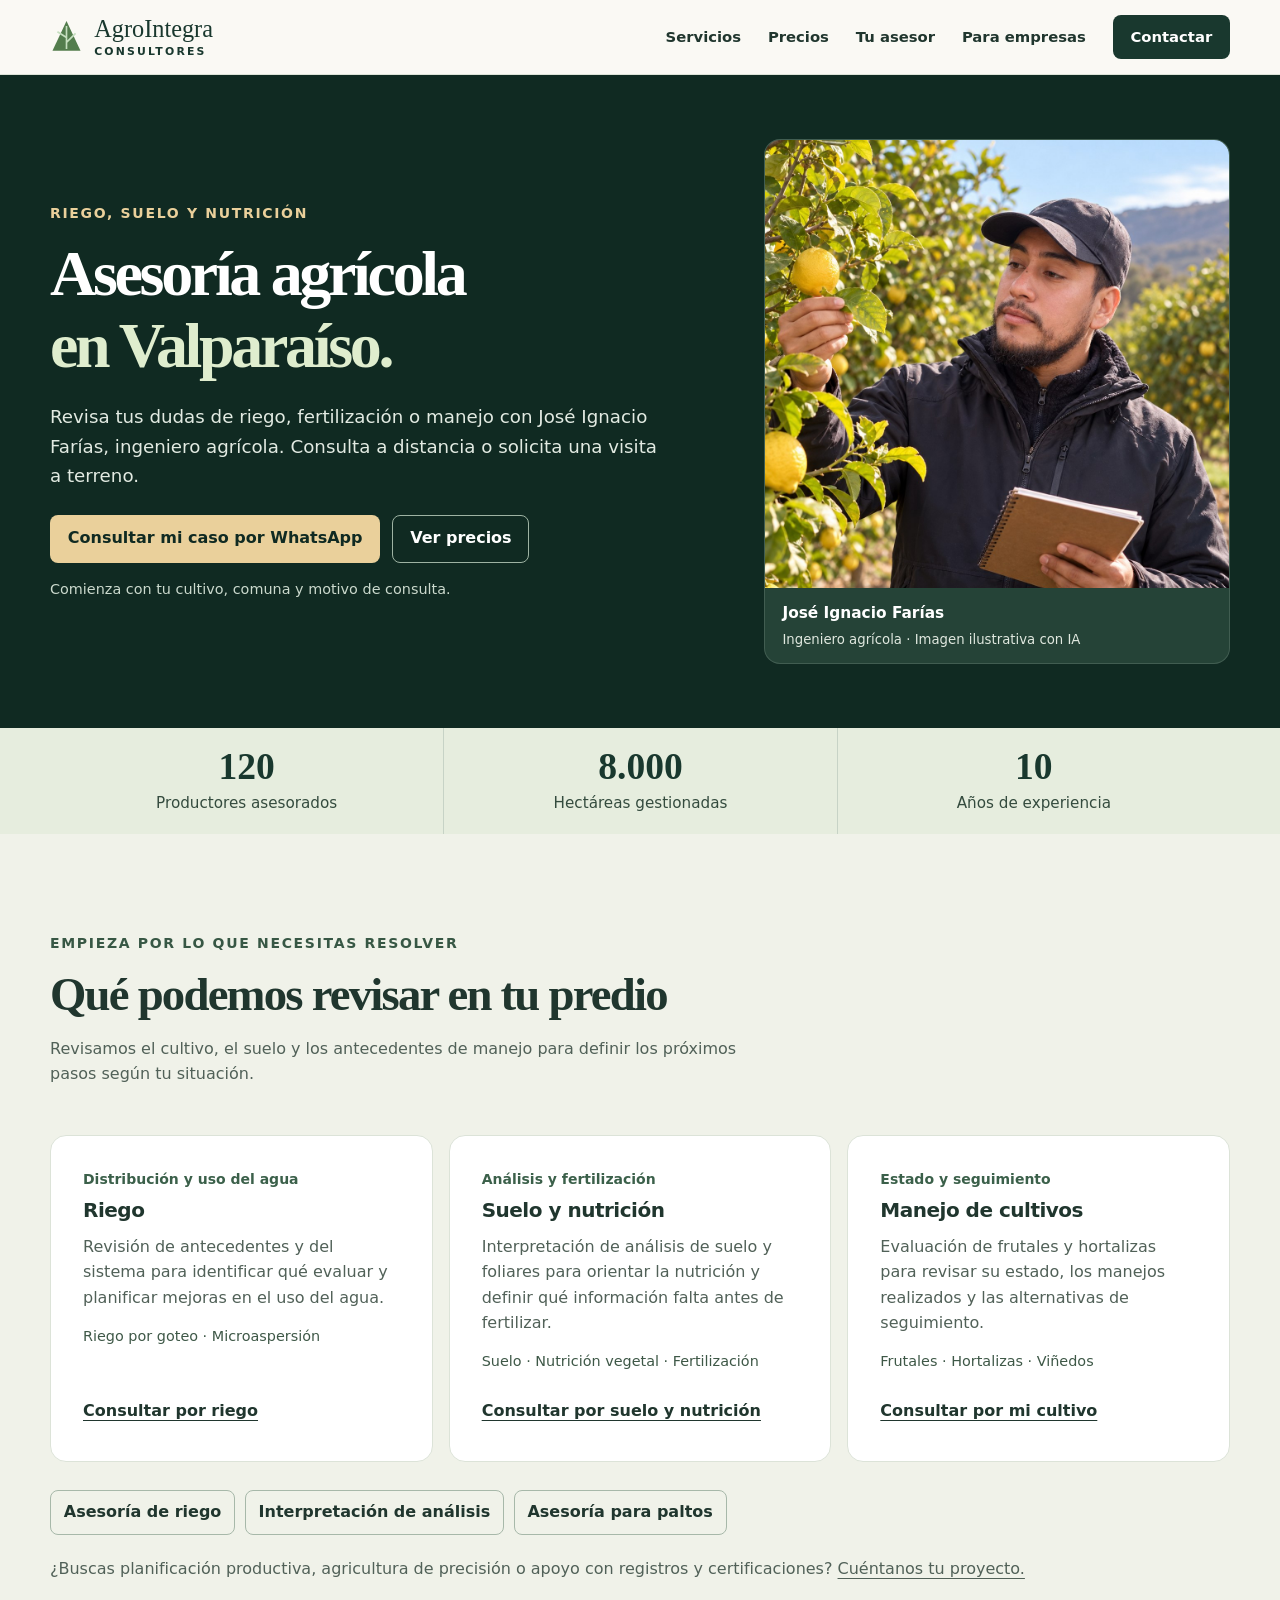
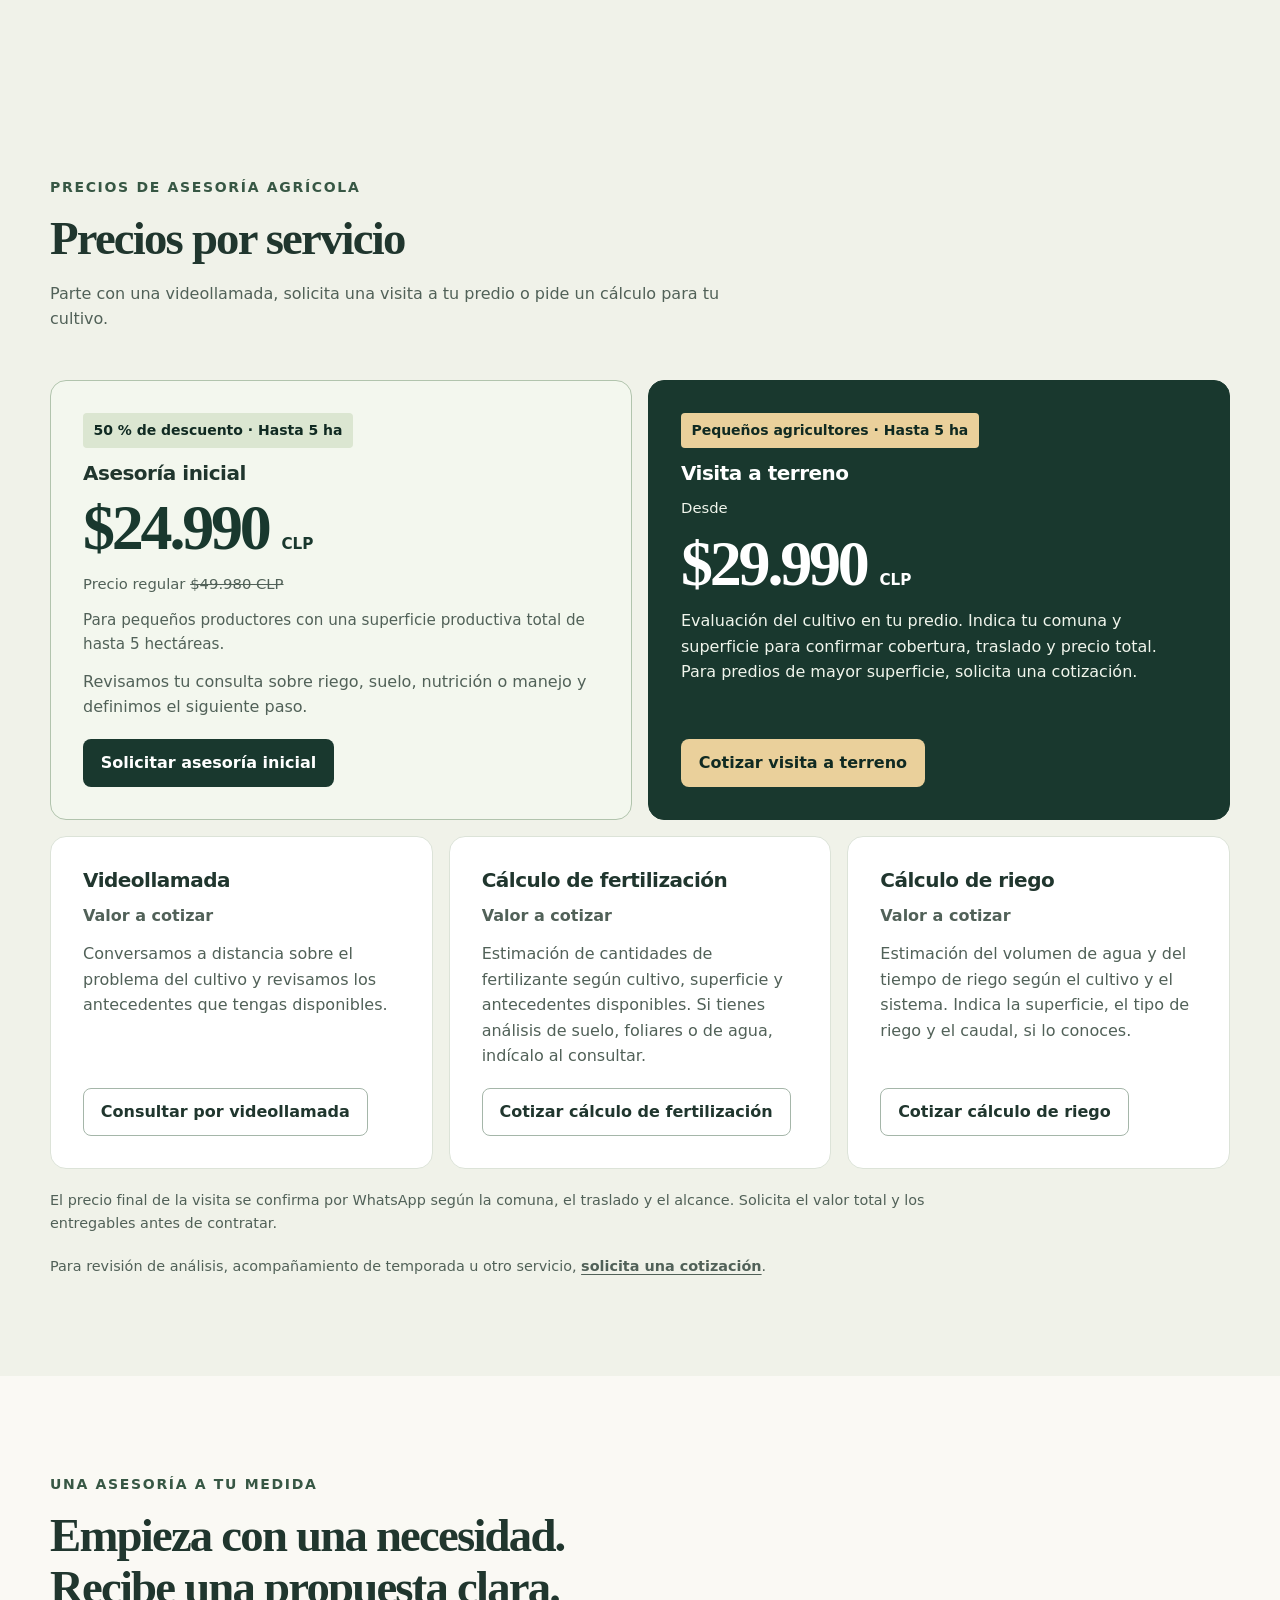
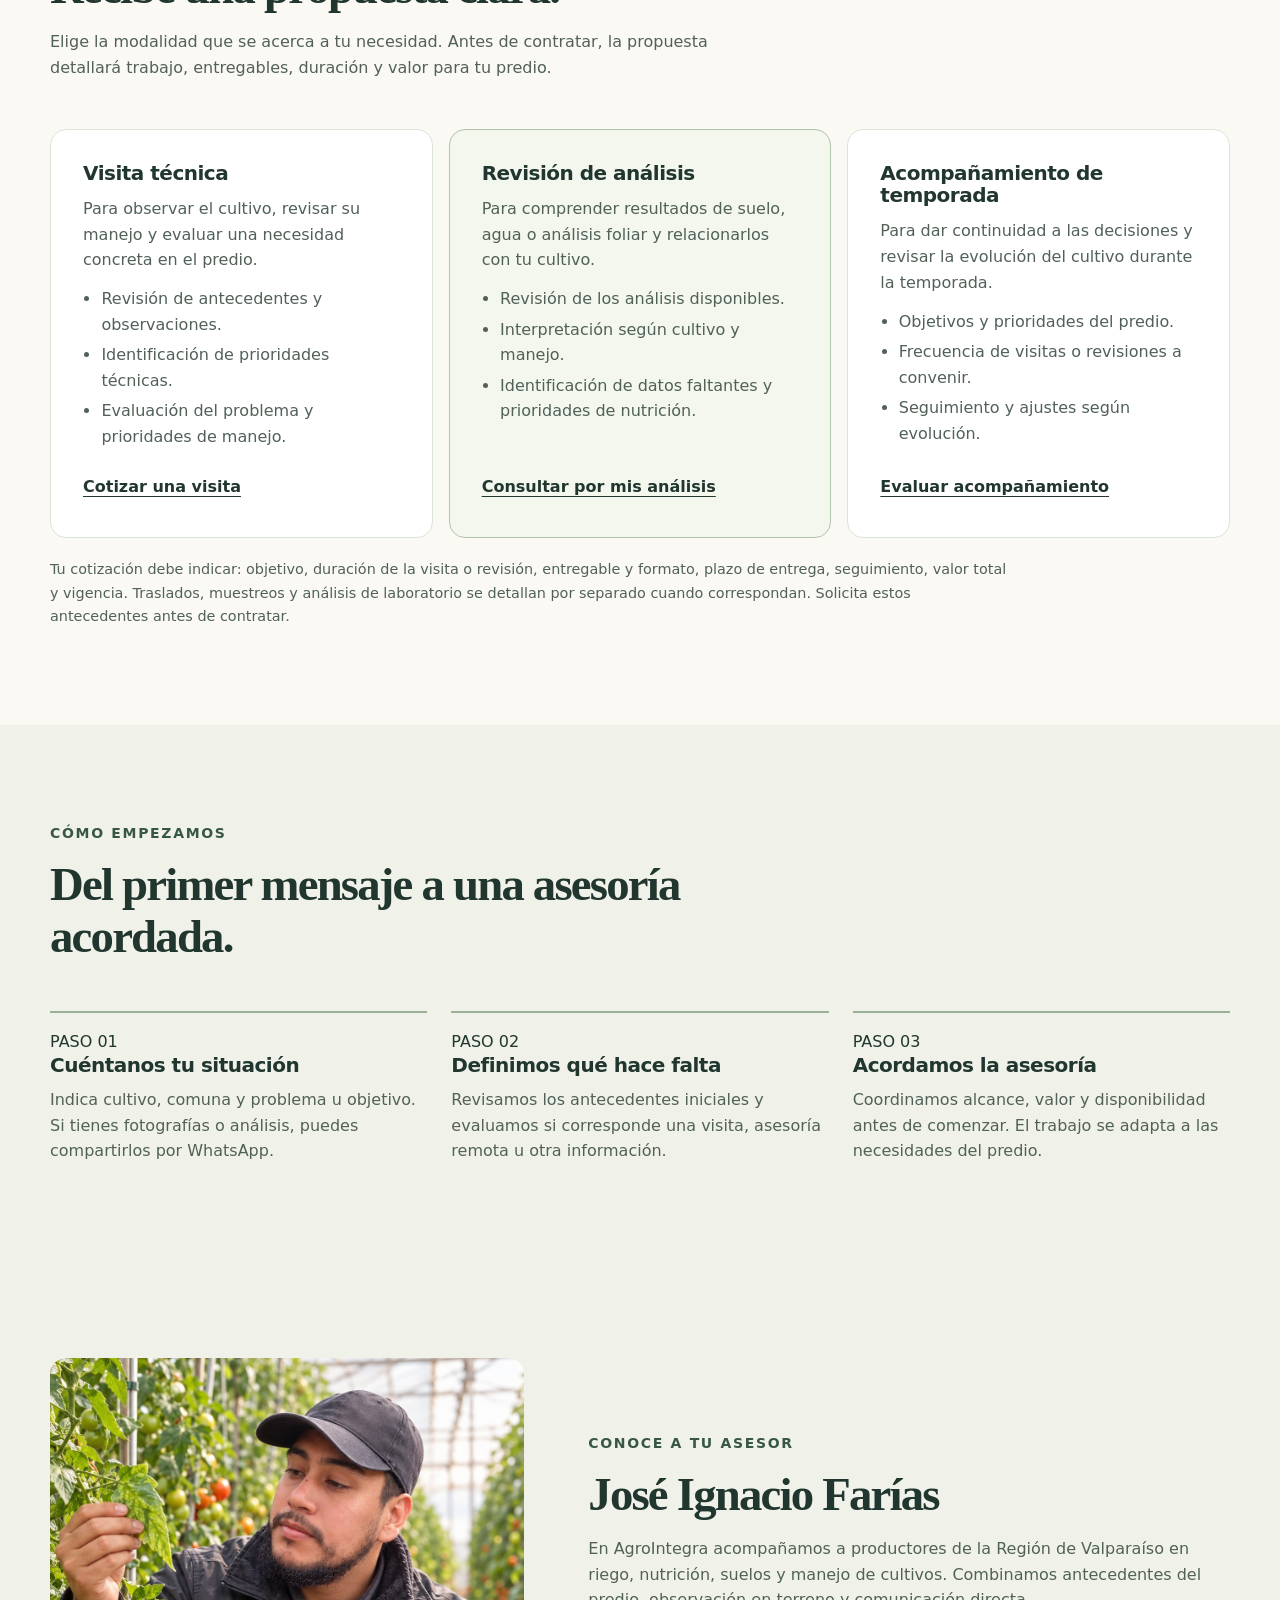
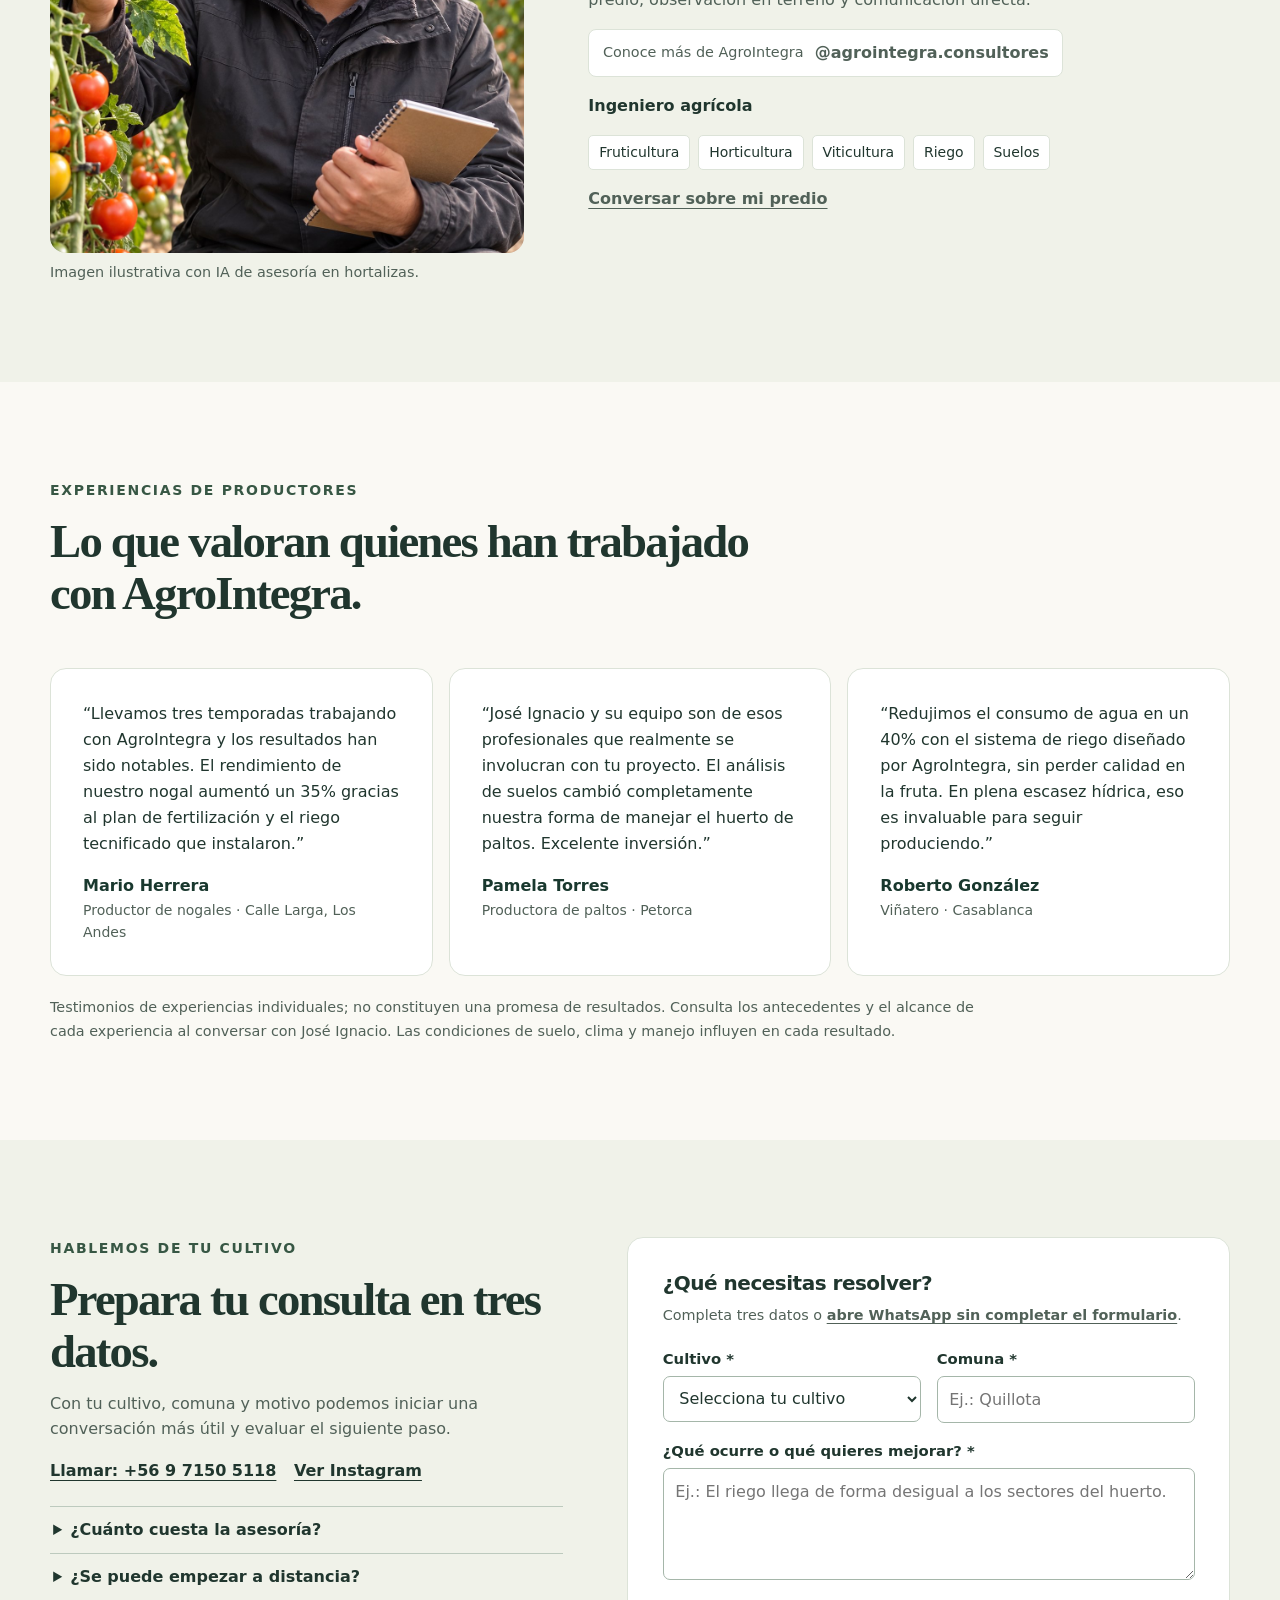
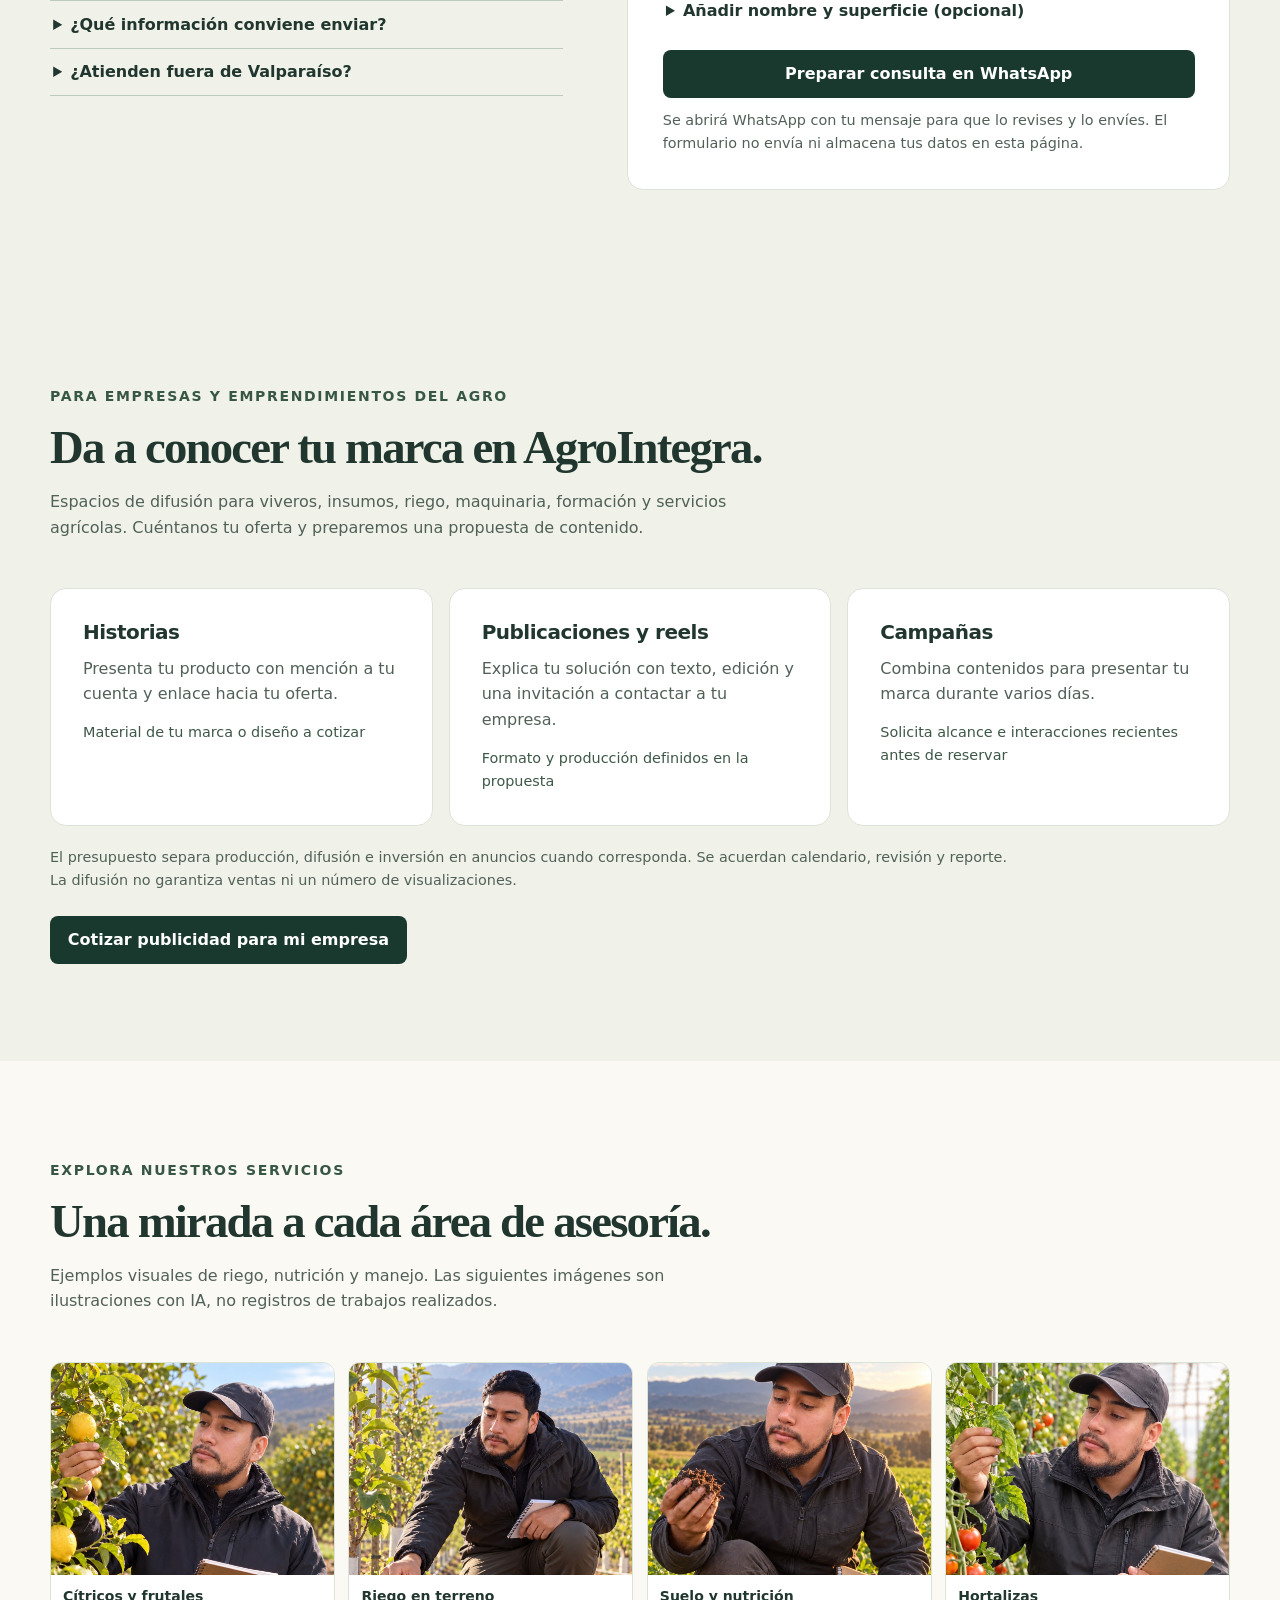
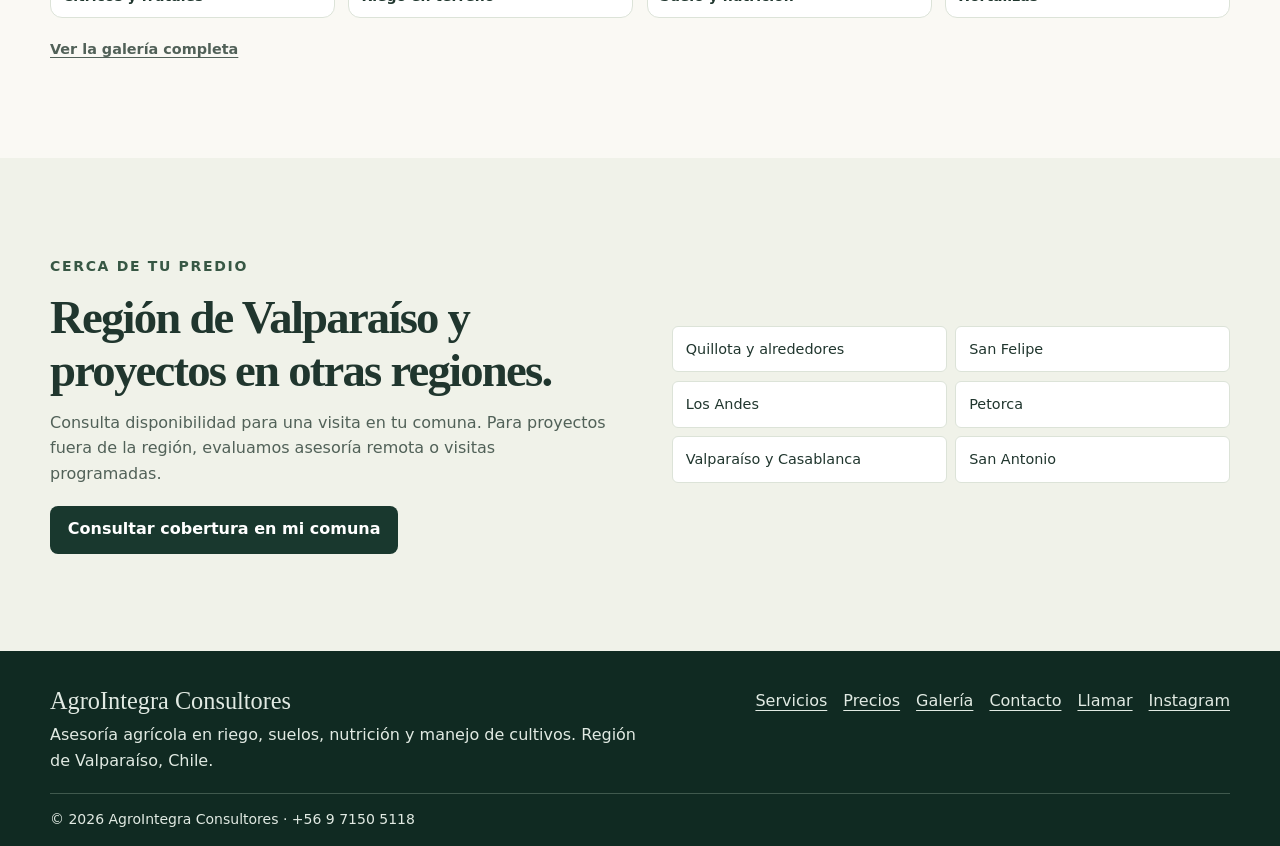
==== commit ea1dfaa1: "Renueva el diseño de AgroIntegra y mejora el acceso a tarifas y contacto" ====
--- a/index.html
+++ b/index.html
@@ -13,46 +13,40 @@
 <meta property="og:url" content="https://agrointegra-consultores.pages.dev/">
 <meta property="og:image" content="https://agrointegra-consultores.pages.dev/images/instagram/01-citricos-visita-tecnica.jpg">
 <meta property="og:image:alt" content="José Ignacio en un huerto de cítricos">
-<meta name="theme-color" content="#193d29">
-<style>
-:root{--green:#193d29;--mid:#376748;--mint:#c5dfbf;--cream:#f7f4ec;--ink:#26382b;--muted:#536158;--line:#dce2d8;--gold:#b69356;--white:#fff;--radius:18px}*{box-sizing:border-box}html{scroll-behavior:smooth;scroll-padding-top:90px}body{margin:0;font:16px/1.65 system-ui,-apple-system,"Segoe UI",sans-serif;color:var(--ink);background:var(--white)}h1,h2,h3,p,figure{margin:0}h1,h2,h3{line-height:1.16}h1,h2,.brand-name{font-family:Georgia,"Times New Roman",serif}h1{font-size:clamp(2.15rem,4.6vw,3.65rem);letter-spacing:-.035em}h2{font-size:clamp(1.8rem,3.4vw,2.65rem);letter-spacing:-.025em}h3{font-size:1.16rem}a{color:inherit}img{max-width:100%;display:block}button,input,select,textarea{font:inherit}button,summary{cursor:pointer}a,button,input,textarea,select,summary{-webkit-tap-highlight-color:transparent}a:focus-visible,button:focus-visible,input:focus-visible,textarea:focus-visible,select:focus-visible,summary:focus-visible{outline:3px solid #c69b42;outline-offset:4px}section{scroll-margin-top:88px}.wrap{max-width:1160px;margin:auto;padding:0 24px}.section{padding:76px 0}.cream{background:var(--cream)}.eyebrow{font-size:.74rem;font-weight:750;letter-spacing:.16em;text-transform:uppercase;color:var(--mid);display:block;margin-bottom:14px}.intro{max-width:660px;margin-bottom:32px}.intro p{margin-top:16px;color:var(--muted)}.btn{display:inline-flex;justify-content:center;align-items:center;gap:8px;min-height:48px;padding:12px 22px;border-radius:8px;text-decoration:none;font-weight:700;border:1px solid transparent;transition:background .2s,transform .2s}.btn:hover{transform:translateY(-2px)}.btn-main{background:var(--green);color:#fff}.btn-main:hover{background:#295838}.btn-light{background:#d5edc9;color:#173c28}.btn-light:hover{background:#e5f5de}.btn-outline{border-color:#9eb0a2;background:transparent;color:inherit}.button-row{display:flex;flex-wrap:wrap;gap:12px}.small{font-size:.85rem;color:var(--muted)}.skip{position:absolute;left:12px;top:-60px;background:#fff;padding:10px;z-index:100}.skip:focus{top:10px}header{position:sticky;top:0;z-index:30;background:var(--green);color:#fff;border-bottom:1px solid #ffffff1a}.header-inner{display:flex;align-items:center;justify-content:space-between;min-height:74px;gap:20px}.brand{display:flex;align-items:center;gap:10px;text-decoration:none}.brand svg{width:36px;height:42px;flex:none}.brand-name{font-size:1.3rem;line-height:1.05}.brand small{display:block;font:9px/1.4 system-ui;letter-spacing:.22em;color:#d9c18d;text-transform:uppercase;margin-top:4px}nav{display:flex;align-items:center;gap:22px}nav a{text-decoration:none;font-size:.87rem}nav a:hover{color:var(--mint)}nav .btn{padding:8px 15px;min-height:40px}.menu-toggle{display:none;background:transparent;border:1px solid #ffffff65;border-radius:6px;color:#fff;min-height:42px;padding:6px 12px}.hero{background:var(--green);color:white;padding:54px 0 44px;overflow:hidden}.hero-grid{display:grid;grid-template-columns:1.2fr .8fr;align-items:center;gap:64px}.hero .eyebrow{color:var(--mint)}.hero h1 em{font-style:normal;color:var(--mint)}.hero-copy>p{font-size:1.04rem;color:#e0e9df;margin:23px 0 25px;max-width:580px}.hero-note{font-size:.82rem!important;margin:13px 0 0!important;color:#ccdaca!important}.hero-portrait{position:relative;border-radius:110px 18px 18px 18px;overflow:hidden;border:1px solid #ffffff30;max-width:430px;justify-self:end;width:100%;background:#34533a}.hero-portrait img{width:100%;height:440px;object-fit:cover;object-position:center 16%}.hero-portrait figcaption{position:absolute;bottom:0;left:0;right:0;padding:48px 22px 20px;background:linear-gradient(transparent,#102d20f5);color:#fff}.hero-portrait strong{display:block;font-size:1.1rem}.hero-portrait span{font-size:.83rem;color:#e0e9df}.proof{display:grid;grid-template-columns:repeat(3,1fr);margin-top:38px;border-top:1px solid #ffffff35;padding-top:23px;gap:20px}.proof strong{font:700 1.8rem Georgia;display:block;color:var(--mint)}.proof span{font-size:.78rem;color:#e0e9df}.services{display:grid;grid-template-columns:repeat(3,minmax(0,1fr));gap:20px}.service{padding:29px;border:1px solid var(--line);border-radius:var(--radius);background:#fff;display:flex;flex-direction:column}.service-index{display:block;color:var(--mid);font:italic 1.8rem Georgia;margin-bottom:22px}.service h3{margin-bottom:12px;font-size:1.3rem}.service p{color:var(--muted);font-size:.94rem;margin-bottom:18px}.service .scope{font-size:.8rem;color:var(--mid);font-weight:650;display:block;margin-top:auto;margin-bottom:17px}.service a{font-weight:750;text-underline-offset:4px;text-decoration-thickness:1px}.other-services{margin-top:23px;color:var(--muted);font-size:.92rem}.other-services a{color:var(--green);font-weight:700}.steps{display:grid;grid-template-columns:repeat(3,minmax(0,1fr));gap:32px}.step{border-top:2px solid var(--gold);padding-top:22px}.step span{font-size:.75rem;letter-spacing:.12em;color:var(--mid);display:block;margin-bottom:12px}.step p{color:var(--muted);font-size:.94rem;margin-top:12px}.advisor{display:grid;grid-template-columns:.7fr 1.3fr;gap:55px;align-items:center}.advisor-image{width:100%;height:350px;object-fit:cover;object-position:center 18%;border-radius:var(--radius)}.advisor p{margin-top:18px;color:var(--muted)}.advisor .signature{font-weight:750;color:var(--green)}.tags{display:flex;gap:8px;flex-wrap:wrap;margin-top:20px}.tags span{border:1px solid var(--line);padding:5px 11px;border-radius:20px;font-size:.77rem;background:#fff}.quotes{display:grid;grid-template-columns:repeat(3,minmax(0,1fr));gap:20px}.quote{margin:0;background:white;border:1px solid var(--line);border-radius:var(--radius);padding:27px}.quote blockquote{margin:0 0 21px;font-size:.95rem;line-height:1.7}.quote figcaption{font-size:.82rem;color:var(--muted)}.quote strong{display:block;color:var(--green)}.case-note{font-size:.82rem;color:var(--muted);margin-top:20px}.contact-grid{display:grid;grid-template-columns:.9fr 1.1fr;gap:50px;align-items:start}.contact-copy p{color:var(--muted);margin:18px 0}.contact-links{display:flex;flex-wrap:wrap;gap:18px;margin-top:20px;font-weight:700;font-size:.9rem}.faq{margin-top:32px;border-top:1px solid var(--line)}.faq details{border-bottom:1px solid var(--line);padding:16px 0}.faq summary{font-weight:700;padding-right:10px}.faq p{font-size:.9rem;margin:12px 0 0}.contact-form{border:1px solid var(--line);border-radius:var(--radius);background:var(--cream);padding:30px}.contact-form h3{margin-bottom:10px;font-size:1.3rem}.contact-form .small{margin-bottom:22px}.form-grid{display:grid;grid-template-columns:1fr 1fr;gap:18px}.field{display:flex;flex-direction:column;gap:6px;min-width:0}.full{grid-column:1/-1}label{font-size:.86rem;font-weight:700}input,select,textarea{width:100%;min-width:0;border:1px solid #a7b5a9;border-radius:7px;padding:11px 12px;background:#fff;color:var(--ink);font-size:1rem}textarea{min-height:115px;resize:vertical}.optional{margin-top:20px}.optional summary{font-size:.85rem;color:var(--mid);font-weight:650}.optional .form-grid{margin-top:15px}.contact-form button{width:100%;margin-top:23px}.form-help{font-size:.81rem;color:var(--muted);margin-top:13px}.form-result{margin-top:16px;padding:14px;background:#e4eddf;border-radius:8px}.form-result a{font-weight:700}.gallery-grid{display:grid;grid-template-columns:repeat(3,minmax(0,1fr));gap:20px}.gallery-card{position:relative;border-radius:var(--radius);overflow:hidden;aspect-ratio:4/5;background:#dfe9db}.gallery-card img{width:100%;height:100%;object-fit:cover}.gallery-card figcaption{position:absolute;bottom:0;left:0;right:0;padding:50px 18px 17px;color:white;font-size:.87rem;font-weight:650;background:linear-gradient(transparent,#173b29ed)}.gallery-note{color:var(--muted);font-size:.82rem;margin:18px 0 0;max-width:700px}.more-photos{margin-top:24px}.more-photos summary{width:fit-content;border:1px solid #90a48d;border-radius:8px;padding:11px 20px;font-weight:700}.more-photos .gallery-grid{margin-top:20px;grid-template-columns:repeat(4,minmax(0,1fr))}.coverage{display:grid;grid-template-columns:1.1fr .9fr;gap:45px;align-items:center}.coverage p{margin:17px 0 24px;color:var(--muted)}.areas{display:grid;grid-template-columns:1fr 1fr;gap:10px}.areas span{padding:13px;border:1px solid var(--line);background:white;border-radius:8px;font-size:.9rem}footer{background:var(--green);color:#dbe6d9;padding:40px 0}.footer-top{display:flex;flex-wrap:wrap;justify-content:space-between;gap:25px}.footer-top p{font-size:.85rem;max-width:430px}.footer-links{display:flex;flex-wrap:wrap;gap:16px;font-size:.86rem}.footer-bottom{border-top:1px solid #ffffff24;padding-top:20px;margin-top:25px;font-size:.75rem;color:#b9caba}.mobile-cta{display:none}.anchor{scroll-margin-top:90px}.inline-link{font-weight:700;color:var(--green);text-underline-offset:4px} [hidden]{display:none!important}
-@media(max-width:900px){.hero-grid{gap:30px}.hero-portrait img{height:390px}.header-inner{position:relative}.menu-toggle{display:block}nav{display:none;position:absolute;top:74px;left:0;right:0;background:var(--green);padding:20px 24px;box-shadow:0 12px 20px #102b2325;flex-direction:column;align-items:stretch;gap:0}nav.open{display:flex}nav a{padding:12px;border-bottom:1px solid #ffffff20}nav .btn{margin-top:10px}.services{gap:13px}.service{padding:23px}.contact-grid{gap:30px}.quotes{grid-template-columns:1fr}.advisor{gap:30px}.more-photos .gallery-grid{grid-template-columns:repeat(2,minmax(0,1fr))}}
-@media(max-width:700px){.wrap{padding:0 20px}.section{padding:52px 0}.hero{padding:35px 0 32px}.hero-grid{grid-template-columns:1fr;gap:28px}.hero h1{font-size:2.2rem}.hero-copy>p{font-size:1rem;margin:20px 0}.hero-portrait{max-width:none;border-radius:var(--radius)}.hero-portrait img{height:280px;object-position:center 30%}.hero-portrait figcaption{padding:45px 17px 16px}.proof{margin-top:26px;padding-top:18px;gap:12px}.proof strong{font-size:1.55rem}.proof span{font-size:.71rem}.services,.steps,.advisor,.contact-grid,.coverage{grid-template-columns:1fr}.service{padding:24px}.service-index{margin-bottom:12px}.steps{gap:25px}.advisor-image{height:300px;object-position:center 28%}.contact-form{padding:22px}.form-grid{grid-template-columns:1fr}.gallery-grid{grid-template-columns:repeat(2,minmax(0,1fr));gap:13px}.gallery-grid>.gallery-card:first-child{grid-column:1/-1;aspect-ratio:4/3}.more-photos .gallery-grid>.gallery-card:first-child{grid-column:auto;aspect-ratio:4/5}.gallery-card figcaption{padding:35px 12px 12px;font-size:.76rem}.areas{gap:8px}.mobile-cta{display:flex;position:fixed;z-index:25;bottom:0;left:0;right:0;padding:10px 16px calc(10px + env(safe-area-inset-bottom));background:#fffffff5;box-shadow:0 -2px 14px #102b2318}.mobile-cta .btn{width:100%;min-height:44px;padding:10px 14px}body{padding-bottom:76px}.button-row .btn-main,.button-row .btn-light{width:100%}.intro{margin-bottom:26px}.footer-links{line-height:2}.hero-note{font-size:.8rem!important}}
-@media(prefers-reduced-motion:reduce){html{scroll-behavior:auto}*,*::before,*::after{transition:none!important}}
-.archivo-grid .gallery-card{aspect-ratio:4/3}.archivo-grid>.gallery-card:first-child{grid-column:auto;aspect-ratio:4/3}
-/* Refined editorial presentation */
-:root{--green:#12382c;--mid:#3d6651;--mint:#d7dfc0;--cream:#f8f6ef;--gold:#bd9c61;--radius:14px}body{background:#fcfbf7}header{background:#12382cf5;backdrop-filter:blur(12px)}.hero{background:radial-gradient(ellipse at 90% 15%,#355c43 0,transparent 55%),#12382c;padding:76px 0 62px}.hero h1{font-size:clamp(2.25rem,4.3vw,3.6rem);line-height:1.08}.hero-portrait{border-radius:150px 16px 16px 16px;box-shadow:0 25px 65px #001a1740}.hero-portrait img{height:490px}.hero .eyebrow{color:#dfc58c}.btn{border-radius:5px}.btn-light{background:#e0c894;color:#18372a}.section{padding:88px 0}.service{box-shadow:0 10px 32px #173b2907;border-color:#dce1d6;transition:transform .2s,box-shadow .2s}.service:hover{transform:translateY(-4px);box-shadow:0 18px 40px #173b2910}.service-index{font:600 .72rem system-ui;letter-spacing:.15em;color:#947343}.service ul{padding-left:18px;color:var(--muted);font-size:.88rem;margin:0 0 26px}.service li{margin-bottom:9px}.service.featured{border-top:3px solid var(--gold);background:#f6f4e9}.service a{margin-top:auto}.instagram-feature{display:block;border-left:3px solid var(--gold);padding:13px 18px;background:#fff;text-decoration:none}.instagram-feature span{display:block;font-size:.76rem;letter-spacing:.06em;color:var(--muted)}.instagram-feature strong{font-size:1rem;color:var(--green)}.quote{border-top:3px solid var(--gold)}.gallery-filters{display:flex;flex-wrap:wrap;gap:9px;margin:0 0 16px}.gallery-filters button{border:1px solid #bcc9bc;padding:10px 16px;background:transparent;border-radius:30px;font-size:.84rem;color:var(--green);min-height:44px}.gallery-filters button[aria-pressed=true]{background:var(--green);color:white;border-color:var(--green)}#galleryStatus{margin-bottom:22px}.gallery-card{box-shadow:0 7px 22px #122f2210}.gallery-card img{transition:transform .4s}.gallery-card:hover img{transform:scale(1.035)}.contact-form{box-shadow:0 16px 50px #173b290a;background:#fff}.footer-top .brand-name{color:#dfc58c}
-@media(max-width:700px){.hero{padding:38px 0}.hero h1{font-size:2.35rem}.hero-portrait img{height:350px;object-position:center 24%}.section{padding:54px 0}.service:hover{transform:none}.gallery-filters{gap:7px}.gallery-filters button{padding:9px 13px}.more-photos .gallery-grid{grid-template-columns:repeat(2,minmax(0,1fr))}}
-.service-index{display:none}.gallery-grid{grid-template-columns:repeat(4,minmax(0,1fr))}.hero-portrait img{object-position:center 35%}.advisor-image{height:430px;object-position:center 25%}.proof span,.eyebrow,.small,.case-note,.gallery-note,.scope{font-size:.875rem}summary{min-height:44px}.service p{margin-top:12px}.topic-links{display:flex;flex-wrap:wrap;gap:12px;margin-top:24px}.topic-links a{padding:9px 14px;border:1px solid var(--line);border-radius:6px;font-weight:650}@media(max-width:700px){.gallery-grid{grid-template-columns:repeat(2,minmax(0,1fr))}.gallery-grid>.gallery-card:first-child{grid-column:auto;aspect-ratio:4/5}.hero-portrait img{height:340px}.advisor-image{height:380px}.proof span{font-size:.8rem}} .price-badge{display:inline-block;align-self:flex-start;padding:7px 12px;background:#d7dfc0;color:#12382c;font-weight:750;font-size:.9rem;border-radius:5px;margin-bottom:20px}.service .price-value{font-size:2.65rem;font-weight:800;color:#12382c;line-height:1.15;margin:10px 0 22px}.price-value span{display:block;font-size:.9rem;font-weight:500;margin-top:8px}#precios .service h3{font-size:1.5rem} .pricing-grid{display:grid;grid-template-columns:repeat(2,minmax(0,1fr));gap:20px}.pricing-grid .service p:last-of-type{margin-bottom:22px}.pricing-grid .service .btn{align-self:flex-start}@media(max-width:700px){.pricing-grid{grid-template-columns:1fr}.pricing-grid .service .btn{align-self:stretch}} </style>
+<meta name="theme-color" content="#102a22">
+<link rel="stylesheet" href="./agrointegra.css">
 </head>
 <body>
 <a class="skip" href="#hero">Saltar al contenido principal</a>
-<header><div class="wrap header-inner"><a class="brand" href="#hero" aria-label="AgroIntegra, inicio"><svg viewBox="0 0 40 44" aria-hidden="true"><path d="M20 2 37 38H3Z" fill="#537d4d"/><path d="M20 8v28M20 22 9 15M20 28 31 17" fill="none" stroke="#c5dfbf" stroke-width="2"/></svg><span class="brand-name">AgroIntegra<small>Consultores</small></span></a><button class="menu-toggle" id="navToggle" aria-expanded="false" aria-controls="nav" aria-label="Abrir menú">Menú</button><nav id="nav" aria-label="Menú principal"><a href="#servicios">Servicios</a><a href="#precios">Precios</a><a href="#beneficios">Proceso</a><a href="#nosotros">Tu asesor</a><a href="#publicidad">Para empresas</a><a href="#contacto" class="btn btn-light">Consultar mi caso</a></nav></div></header>
+<header><div class="wrap header-inner"><a class="brand" href="#hero" aria-label="AgroIntegra, inicio"><svg viewBox="0 0 40 44" aria-hidden="true"><path d="M20 2 37 38H3Z" fill="#537d4d"/><path d="M20 8v28M20 22 9 15M20 28 31 17" fill="none" stroke="#c5dfbf" stroke-width="2"/></svg><span class="brand-name">AgroIntegra<small>Consultores</small></span></a><button class="menu-toggle" id="navToggle" aria-expanded="false" aria-controls="nav" aria-label="Abrir menú">Menú</button><nav id="nav" aria-label="Menú principal"><a href="#servicios">Servicios</a><a href="#precios">Precios</a><a href="#nosotros">Tu asesor</a><a href="#publicidad">Para empresas</a><a class="btn btn-main" href="#contacto">Contactar</a></nav></div></header>
 <main>
-<section class="hero" id="hero" tabindex="-1"><div class="wrap"><div class="hero-grid"><div class="hero-copy"><span class="eyebrow">Asesoría agrícola · Región de Valparaíso</span><h1>¿Riego irregular o dudas con la fertilización?<br><em>Evaluemos tu predio.</em></h1><p>Asesoría agrícola con José Ignacio Farías en la Región de Valparaíso. Identifica qué revisar en tu riego, suelo o cultivo y solicita una propuesta para tu caso.</p><div class="button-row"><a class="btn btn-light" data-topic="general" href="https://wa.me/56971505118" target="_blank" rel="noopener">Consultar mi caso por WhatsApp</a><a class="btn btn-outline" href="#servicios">Explorar servicios</a></div><p class="hero-note">Comienza con tu cultivo, comuna y motivo de consulta.</p><div class="proof" aria-label="Experiencia de AgroIntegra"><div><strong>120</strong><span>Productores asesorados</span></div><div><strong>8.000</strong><span>Hectáreas gestionadas</span></div><div><strong>10</strong><span>Años de experiencia</span></div></div></div><figure class="hero-portrait"><img src="./images/instagram/01-citricos-visita-tecnica.jpg" alt="Ilustración de José Ignacio en un huerto de cítricos" width="1122" height="1402" fetchpriority="high"><figcaption><strong>José Ignacio Farías</strong><span>Ingeniero agrícola · Imagen ilustrativa con IA</span></figcaption></figure></div></div></section>
-<section class="section cream" id="servicios"><div class="wrap"><div class="intro"><span class="eyebrow">Empieza por lo que necesitas resolver</span><h2>Una consulta concreta.<br>Un enfoque para tu predio.</h2><p>Revisamos el cultivo, el suelo y los antecedentes de manejo para definir los próximos pasos según tu situación.</p></div><div class="services"><article class="service" id="riego-fert"><span class="service-index" aria-hidden="true">01</span><h3>¿El riego es irregular?</h3><p>Revisión de antecedentes y del sistema para identificar qué evaluar y planificar mejoras en el uso del agua.</p><span class="scope">Riego por goteo · Microaspersión</span><a data-topic="riego" href="https://wa.me/56971505118" target="_blank" rel="noopener">Consultar por riego</a></article><article class="service"><span class="service-index" aria-hidden="true">02</span><h3>¿Qué necesita tu suelo?</h3><p>Interpretación de análisis de suelo y foliares para orientar la nutrición y definir qué información falta antes de fertilizar.</p><span class="scope">Suelo · Nutrición vegetal · Fertilización</span><a data-topic="nutricion" href="https://wa.me/56971505118" target="_blank" rel="noopener">Consultar por suelo y nutrición</a></article><article class="service"><span class="service-index" aria-hidden="true">03</span><h3>¿Ves cambios en tu cultivo?</h3><p>Evaluación de frutales y hortalizas para revisar su estado, los manejos realizados y las alternativas de seguimiento.</p><span class="scope">Frutales · Hortalizas · Viñedos</span><a data-topic="cultivo" href="https://wa.me/56971505118" target="_blank" rel="noopener">Consultar por mi cultivo</a></article></div><div class="topic-links"><a href="riego.html">Asesoría de riego</a><a href="analisis-suelo.html">Interpretación de análisis</a><a href="paltos.html">Asesoría para paltos</a></div><p class="other-services">¿Buscas planificación productiva, agricultura de precisión o apoyo con registros y certificaciones? <a href="#contacto">Cuéntanos tu proyecto.</a></p></div></section>
-<section class="section" id="modalidades"><div class="wrap"><div class="intro"><span class="eyebrow">Una asesoría a tu medida</span><h2>Empieza con una necesidad.<br>Recibe una propuesta clara.</h2><p>Elige la modalidad que se acerca a tu necesidad. Antes de contratar, la propuesta detallará trabajo, entregables, duración y valor para tu predio.</p></div><div class="services"><article class="service"><span class="service-index">01 / EN TERRENO</span><h3>Visita técnica</h3><p>Para observar el cultivo, revisar su manejo y evaluar una necesidad concreta en el predio.</p><ul><li>Revisión de antecedentes y observaciones.</li><li>Identificación de prioridades técnicas.</li><li>Evaluación del problema y prioridades de manejo.</li></ul><a data-topic="visita" href="https://wa.me/56971505118" target="_blank" rel="noopener">Cotizar una visita</a></article><article class="service featured"><span class="service-index">02 / ANTECEDENTES</span><h3>Revisión de análisis</h3><p>Para comprender resultados de suelo, agua o análisis foliar y relacionarlos con tu cultivo.</p><ul><li>Revisión de los análisis disponibles.</li><li>Interpretación según cultivo y manejo.</li><li>Identificación de datos faltantes y prioridades de nutrición.</li></ul><a data-topic="analisis" href="https://wa.me/56971505118" target="_blank" rel="noopener">Consultar por mis análisis</a></article><article class="service"><span class="service-index">03 / CONTINUIDAD</span><h3>Acompañamiento de temporada</h3><p>Para dar continuidad a las decisiones y revisar la evolución del cultivo durante la temporada.</p><ul><li>Objetivos y prioridades del predio.</li><li>Frecuencia de visitas o revisiones a convenir.</li><li>Seguimiento y ajustes según evolución.</li></ul><a data-topic="temporada" href="https://wa.me/56971505118" target="_blank" rel="noopener">Evaluar acompañamiento</a></article></div><p class="case-note">Tu cotización debe indicar: objetivo, duración de la visita o revisión, entregable y formato, plazo de entrega, seguimiento, valor total y vigencia. Traslados, muestreos y análisis de laboratorio se detallan por separado cuando correspondan. Solicita estos antecedentes antes de contratar.</p></div></section><section class="section cream" id="precios" aria-labelledby="precios-titulo">
+<section class="hero" id="hero" tabindex="-1"><div class="wrap"><div class="hero-grid"><div class="hero-copy"><span class="eyebrow">Riego, suelo y nutrición</span><h1>Asesoría agrícola<br><em>en Valparaíso.</em></h1><p>Revisa tus dudas de riego, fertilización o manejo con José Ignacio Farías, ingeniero agrícola. Consulta a distancia o solicita una visita a terreno.</p><div class="button-row"><a class="btn btn-light" data-topic="general" href="https://wa.me/56971505118" target="_blank" rel="noopener">Consultar mi caso por WhatsApp</a><a class="btn btn-outline" href="#precios">Ver precios</a></div><p class="hero-note">Comienza con tu cultivo, comuna y motivo de consulta.</p></div><figure class="hero-portrait"><img src="./images/instagram/01-citricos-visita-tecnica.jpg" alt="Ilustración de José Ignacio en un huerto de cítricos" width="1122" height="1402" fetchpriority="high"><figcaption><strong>José Ignacio Farías</strong><span>Ingeniero agrícola · Imagen ilustrativa con IA</span></figcaption></figure></div></div></section>
+<div class="proof-strip"><div class="wrap proof" aria-label="Experiencia de AgroIntegra"><div><strong>120</strong><span>Productores asesorados</span></div><div><strong>8.000</strong><span>Hectáreas gestionadas</span></div><div><strong>10</strong><span>Años de experiencia</span></div></div></div>
+<section class="section cream" id="servicios"><div class="wrap"><div class="intro"><span class="eyebrow">Empieza por lo que necesitas resolver</span><h2>Qué podemos revisar en tu predio</h2><p>Revisamos el cultivo, el suelo y los antecedentes de manejo para definir los próximos pasos según tu situación.</p></div><div class="services"><article class="service" id="riego-fert"><span class="service-index" aria-hidden="true">01</span><span class="service-kicker">Distribución y uso del agua</span><h3>Riego</h3><p>Revisión de antecedentes y del sistema para identificar qué evaluar y planificar mejoras en el uso del agua.</p><span class="scope">Riego por goteo · Microaspersión</span><a data-topic="riego" href="https://wa.me/56971505118" target="_blank" rel="noopener">Consultar por riego</a></article><article class="service"><span class="service-index" aria-hidden="true">02</span><span class="service-kicker">Análisis y fertilización</span><h3>Suelo y nutrición</h3><p>Interpretación de análisis de suelo y foliares para orientar la nutrición y definir qué información falta antes de fertilizar.</p><span class="scope">Suelo · Nutrición vegetal · Fertilización</span><a data-topic="nutricion" href="https://wa.me/56971505118" target="_blank" rel="noopener">Consultar por suelo y nutrición</a></article><article class="service"><span class="service-index" aria-hidden="true">03</span><span class="service-kicker">Estado y seguimiento</span><h3>Manejo de cultivos</h3><p>Evaluación de frutales y hortalizas para revisar su estado, los manejos realizados y las alternativas de seguimiento.</p><span class="scope">Frutales · Hortalizas · Viñedos</span><a data-topic="cultivo" href="https://wa.me/56971505118" target="_blank" rel="noopener">Consultar por mi cultivo</a></article></div><div class="topic-links"><a href="riego.html">Asesoría de riego</a><a href="analisis-suelo.html">Interpretación de análisis</a><a href="paltos.html">Asesoría para paltos</a></div><p class="other-services">¿Buscas planificación productiva, agricultura de precisión o apoyo con registros y certificaciones? <a href="#contacto">Cuéntanos tu proyecto.</a></p></div></section>
+<section class="section cream" id="precios" aria-labelledby="precios-titulo">
   <div class="wrap">
     <div class="intro">
       <span class="eyebrow">Precios de asesoría agrícola</span>
-      <h2 id="precios-titulo">Elige la asesoría que necesitas</h2>
+      <h2 id="precios-titulo">Precios por servicio</h2>
       <p>Parte con una videollamada, solicita una visita a tu predio o pide un cálculo para tu cultivo.</p>
     </div>
     <div class="pricing-grid">
-      <article class="service featured">
+      <article class="service featured price-highlight">
         <span class="price-badge">50 % de descuento · Hasta 5 ha</span>
         <h3>Asesoría inicial</h3>
-        <p class="price-value">$49.980 <span>CLP · precio regular</span></p>
-        <p><strong>$24.990 CLP</strong> para pequeños productores con una superficie productiva total de hasta 5 hectáreas.</p>
+        <p class="price-value">$24.990 <span>CLP</span></p>
+        <p class="regular-price">Precio regular <s>$49.980 CLP</s></p>
+        <p class="price-caption">Para pequeños productores con una superficie productiva total de hasta 5 hectáreas.</p>
         <p>Revisamos tu consulta sobre riego, suelo, nutrición o manejo y definimos el siguiente paso.</p>
         <a class="btn btn-main" data-topic="pequeno" href="https://wa.me/56971505118" target="_blank" rel="noopener">Solicitar asesoría inicial</a>
       </article>
-      <article class="service">
+      <article class="service price-highlight price-visit">
         <span class="price-badge">Pequeños agricultores · Hasta 5 ha</span>
         <h3>Visita a terreno</h3>
-        <p class="price-value">$29.990 <span>CLP · desde, para predios de hasta 5 ha</span></p>
+        <p class="regular-price">Desde</p>
+        <p class="price-value">$29.990 <span>CLP</span></p>
         <p>Evaluación del cultivo en tu predio. Indica tu comuna y superficie para confirmar cobertura, traslado y precio total. Para predios de mayor superficie, solicita una cotización.</p>
-        <a class="btn btn-main" data-topic="visita" href="https://wa.me/56971505118" target="_blank" rel="noopener">Cotizar visita a terreno</a>
+        <a class="btn btn-light" data-topic="visita" href="https://wa.me/56971505118" target="_blank" rel="noopener">Cotizar visita a terreno</a>
       </article>
       <article class="service">
         <h3>Videollamada</h3>
@@ -76,14 +70,16 @@
     <p class="case-note">El precio final de la visita se confirma por WhatsApp según la comuna, el traslado y el alcance. Solicita el valor total y los entregables antes de contratar.</p>
     <p class="case-note">Para revisión de análisis, acompañamiento de temporada u otro servicio, <a class="inline-link" data-topic="general" href="https://wa.me/56971505118" target="_blank" rel="noopener">solicita una cotización</a>.</p>
   </div>
-</section>
+</section>
+<section class="section" id="modalidades"><div class="wrap"><div class="intro"><span class="eyebrow">Una asesoría a tu medida</span><h2>Empieza con una necesidad.<br>Recibe una propuesta clara.</h2><p>Elige la modalidad que se acerca a tu necesidad. Antes de contratar, la propuesta detallará trabajo, entregables, duración y valor para tu predio.</p></div><div class="services"><article class="service"><span class="service-index">01 / EN TERRENO</span><h3>Visita técnica</h3><p>Para observar el cultivo, revisar su manejo y evaluar una necesidad concreta en el predio.</p><ul><li>Revisión de antecedentes y observaciones.</li><li>Identificación de prioridades técnicas.</li><li>Evaluación del problema y prioridades de manejo.</li></ul><a data-topic="visita" href="https://wa.me/56971505118" target="_blank" rel="noopener">Cotizar una visita</a></article><article class="service featured"><span class="service-index">02 / ANTECEDENTES</span><h3>Revisión de análisis</h3><p>Para comprender resultados de suelo, agua o análisis foliar y relacionarlos con tu cultivo.</p><ul><li>Revisión de los análisis disponibles.</li><li>Interpretación según cultivo y manejo.</li><li>Identificación de datos faltantes y prioridades de nutrición.</li></ul><a data-topic="analisis" href="https://wa.me/56971505118" target="_blank" rel="noopener">Consultar por mis análisis</a></article><article class="service"><span class="service-index">03 / CONTINUIDAD</span><h3>Acompañamiento de temporada</h3><p>Para dar continuidad a las decisiones y revisar la evolución del cultivo durante la temporada.</p><ul><li>Objetivos y prioridades del predio.</li><li>Frecuencia de visitas o revisiones a convenir.</li><li>Seguimiento y ajustes según evolución.</li></ul><a data-topic="temporada" href="https://wa.me/56971505118" target="_blank" rel="noopener">Evaluar acompañamiento</a></article></div><p class="case-note">Tu cotización debe indicar: objetivo, duración de la visita o revisión, entregable y formato, plazo de entrega, seguimiento, valor total y vigencia. Traslados, muestreos y análisis de laboratorio se detallan por separado cuando correspondan. Solicita estos antecedentes antes de contratar.</p></div></section>
 <section class="section cream" id="beneficios"><div class="wrap"><div class="intro"><span class="eyebrow">Cómo empezamos</span><h2>Del primer mensaje a una asesoría acordada.</h2></div><div class="steps"><article class="step"><span>PASO 01</span><h3>Cuéntanos tu situación</h3><p>Indica cultivo, comuna y problema u objetivo. Si tienes fotografías o análisis, puedes compartirlos por WhatsApp.</p></article><article class="step"><span>PASO 02</span><h3>Definimos qué hace falta</h3><p>Revisamos los antecedentes iniciales y evaluamos si corresponde una visita, asesoría remota u otra información.</p></article><article class="step"><span>PASO 03</span><h3>Acordamos la asesoría</h3><p>Coordinamos alcance, valor y disponibilidad antes de comenzar. El trabajo se adapta a las necesidades del predio.</p></article></div></div></section>
-<section class="section cream" id="nosotros"><div class="wrap advisor"><img class="advisor-image" src="./images/instagram/02-tomate-invernadero.jpg" alt="Ilustración de José Ignacio revisando hortalizas en invernadero" width="1122" height="1402" loading="lazy" decoding="async"><div><span class="eyebrow">Conoce a tu asesor</span><p class="small">Imagen ilustrativa con IA de asesoría en hortalizas.</p><h2>La conversación empieza con tu realidad en el campo.</h2><p>En AgroIntegra acompañamos a productores de la Región de Valparaíso en riego, nutrición, suelos y manejo de cultivos. Combinamos antecedentes del predio, observación en terreno y comunicación directa.</p><p><a class="instagram-feature" href="https://www.instagram.com/agrointegra.consultores/" target="_blank" rel="noopener"><span>Conoce más de AgroIntegra</span><strong>@agrointegra.consultores</strong></a></p><p class="signature">José Ignacio Farías · Ingeniero agrícola</p><div class="tags" aria-label="Áreas de asesoría"><span>Fruticultura</span><span>Horticultura</span><span>Viticultura</span><span>Riego</span><span>Suelos</span></div><p><a class="inline-link" data-topic="asesoria" href="https://wa.me/56971505118" target="_blank" rel="noopener">Conversar sobre mi predio</a></p></div></div></section>
+<section class="section cream" id="nosotros"><div class="wrap advisor"><figure><img class="advisor-image" src="./images/instagram/02-tomate-invernadero.jpg" alt="Ilustración de José Ignacio revisando hortalizas en invernadero" width="1122" height="1402" loading="lazy" decoding="async"><figcaption class="small">Imagen ilustrativa con IA de asesoría en hortalizas.</figcaption></figure><div><span class="eyebrow">Conoce a tu asesor</span><h2>José Ignacio Farías</h2><p>En AgroIntegra acompañamos a productores de la Región de Valparaíso en riego, nutrición, suelos y manejo de cultivos. Combinamos antecedentes del predio, observación en terreno y comunicación directa.</p><p><a class="instagram-feature" href="https://www.instagram.com/agrointegra.consultores/" target="_blank" rel="noopener"><span>Conoce más de AgroIntegra</span><strong>@agrointegra.consultores</strong></a></p><p class="signature">Ingeniero agrícola</p><div class="tags" aria-label="Áreas de asesoría"><span>Fruticultura</span><span>Horticultura</span><span>Viticultura</span><span>Riego</span><span>Suelos</span></div><p><a class="inline-link" data-topic="asesoria" href="https://wa.me/56971505118" target="_blank" rel="noopener">Conversar sobre mi predio</a></p></div></div></section>
 <section class="section" id="testimonios"><div class="wrap"><div class="intro"><span class="eyebrow">Experiencias de productores</span><h2>Lo que valoran quienes han trabajado con AgroIntegra.</h2></div><div class="quotes"><figure class="quote"><blockquote>“Llevamos tres temporadas trabajando con AgroIntegra y los resultados han sido notables. El rendimiento de nuestro nogal aumentó un 35% gracias al plan de fertilización y el riego tecnificado que instalaron.”</blockquote><figcaption><strong>Mario Herrera</strong>Productor de nogales · Calle Larga, Los Andes</figcaption></figure><figure class="quote"><blockquote>“José Ignacio y su equipo son de esos profesionales que realmente se involucran con tu proyecto. El análisis de suelos cambió completamente nuestra forma de manejar el huerto de paltos. Excelente inversión.”</blockquote><figcaption><strong>Pamela Torres</strong>Productora de paltos · Petorca</figcaption></figure><figure class="quote"><blockquote>“Redujimos el consumo de agua en un 40% con el sistema de riego diseñado por AgroIntegra, sin perder calidad en la fruta. En plena escasez hídrica, eso es invaluable para seguir produciendo.”</blockquote><figcaption><strong>Roberto González</strong>Viñatero · Casablanca</figcaption></figure></div><p class="case-note">Testimonios de experiencias individuales; no constituyen una promesa de resultados. Consulta los antecedentes y el alcance de cada experiencia al conversar con José Ignacio. Las condiciones de suelo, clima y manejo influyen en cada resultado.</p></div></section>
-<section class="section cream" id="publicidad"><div class="wrap"><div class="intro"><span class="eyebrow">Para empresas y emprendimientos del agro</span><h2>Da a conocer tu marca en AgroIntegra.</h2><p>Espacios de difusión para viveros, insumos, riego, maquinaria, formación y servicios agrícolas. Cuéntanos tu oferta y preparemos una propuesta de contenido.</p></div><div class="services"><article class="service"><h3>Historias</h3><p>Presenta tu producto con mención a tu cuenta y enlace hacia tu oferta.</p><span class="scope">Material de tu marca o diseño a cotizar</span></article><article class="service"><h3>Publicaciones y reels</h3><p>Explica tu solución con texto, edición y una invitación a contactar a tu empresa.</p><span class="scope">Formato y producción definidos en la propuesta</span></article><article class="service"><h3>Campañas</h3><p>Combina contenidos para presentar tu marca durante varios días.</p><span class="scope">Solicita alcance e interacciones recientes antes de reservar</span></article></div><p class="case-note">El presupuesto separa producción, difusión e inversión en anuncios cuando corresponda. Se acuerdan calendario, revisión y reporte. La difusión no garantiza ventas ni un número de visualizaciones.</p><p style="margin-top:24px"><a class="btn btn-main" data-topic="publicidad" href="https://wa.me/56971505118" target="_blank" rel="noopener">Cotizar publicidad para mi empresa</a></p></div></section><section class="section cream" id="contacto"><div class="wrap contact-grid"><div class="contact-copy"><span class="eyebrow">Hablemos de tu cultivo</span><h2>Prepara tu consulta en tres datos.</h2><p>Con tu cultivo, comuna y motivo podemos iniciar una conversación más útil y evaluar el siguiente paso.</p><div class="contact-links"><a href="tel:+56971505118">Llamar: +56 9 7150 5118</a><a href="https://www.instagram.com/agrointegra.consultores/" target="_blank" rel="noopener">Ver Instagram</a></div><div class="faq"><details><summary>¿Cuánto cuesta la asesoría?</summary><p>La asesoría inicial cuesta $24.990 CLP con el descuento para pequeños productores de hasta 5 ha. La visita a terreno para ese mismo grupo parte en $29.990 CLP. Consulta <a href="#precios">los servicios y tarifas</a>. Para confirmar una cotización, indícanos cultivo, comuna, superficie y necesidad. El presupuesto especifica qué se revisa, duración, entregables, plazo, seguimiento y valor total. Confirma si incluye traslados, muestreo y laboratorio. Recibirás las condiciones antes de contratar.</p></details><details><summary>¿Se puede empezar a distancia?</summary><p>Podemos revisar los antecedentes iniciales por WhatsApp y evaluar si es posible continuar de forma remota o si hace falta una visita en terreno.</p></details><details><summary>¿Qué información conviene enviar?</summary><p>Cultivo, comuna, superficie aproximada y lo que observas o buscas mejorar. Si los tienes, añade fotografías recientes y análisis de suelo o agua en WhatsApp.</p></details><details><summary>¿Atienden fuera de Valparaíso?</summary><p>Para otras regiones, consulta por asesoría remota o visitas programadas. La disponibilidad se acuerda según el proyecto y la ubicación.</p></details></div></div><div class="contact-form"><h3>¿Qué necesitas resolver?</h3><p class="small">Completa tres datos o <a class="inline-link" data-topic="general" href="https://wa.me/56971505118" target="_blank" rel="noopener">abre WhatsApp sin completar el formulario</a>.</p><form id="contactForm"><div class="form-grid"><div class="field"><label for="cultivo">Cultivo *</label><select id="cultivo" name="cultivo" required><option value="">Selecciona tu cultivo</option><option>Palto</option><option>Nogal</option><option>Vid de mesa</option><option>Vid vinífera</option><option>Cítricos</option><option>Arándanos</option><option>Hortalizas</option><option>Otros frutales</option><option>Cereales</option><option>Flores</option><option>Otro / proyecto por definir</option></select></div><div class="field"><label for="comuna">Comuna *</label><input id="comuna" name="comuna" autocomplete="address-level2" placeholder="Ej.: Quillota" maxlength="100" required></div><div class="field full"><label for="mensaje">¿Qué ocurre o qué quieres mejorar? *</label><textarea id="mensaje" name="mensaje" placeholder="Ej.: El riego llega de forma desigual a los sectores del huerto." maxlength="1500" required></textarea></div></div><details class="optional"><summary>Añadir nombre y superficie (opcional)</summary><div class="form-grid"><div class="field"><label for="nombre">Tu nombre</label><input id="nombre" name="nombre" autocomplete="given-name" maxlength="100"></div><div class="field"><label for="superficie">Superficie aproximada (ha)</label><input id="superficie" name="superficie" type="number" min="0.01" step="0.01" placeholder="Ej.: 5"></div></div></details><button class="btn btn-main" type="submit">Preparar consulta en WhatsApp</button><p class="form-help" id="formHelp">Se abrirá WhatsApp con tu mensaje para que lo revises y lo envíes. El formulario no envía ni almacena tus datos en esta página.</p><div class="form-result" id="formResult" role="status" hidden>Tu mensaje está preparado. <a id="whatsappFallback" href="https://wa.me/56971505118" target="_blank" rel="noopener">Abrir consulta en WhatsApp</a></div></form></div></div></section>
+<section class="section cream" id="contacto"><div class="wrap contact-grid"><div class="contact-copy"><span class="eyebrow">Hablemos de tu cultivo</span><h2>Prepara tu consulta en tres datos.</h2><p>Con tu cultivo, comuna y motivo podemos iniciar una conversación más útil y evaluar el siguiente paso.</p><div class="contact-links"><a href="tel:+56971505118">Llamar: +56 9 7150 5118</a><a href="https://www.instagram.com/agrointegra.consultores/" target="_blank" rel="noopener">Ver Instagram</a></div><div class="faq"><details><summary>¿Cuánto cuesta la asesoría?</summary><p>La asesoría inicial cuesta $24.990 CLP con el descuento para pequeños productores de hasta 5 ha. La visita a terreno para ese mismo grupo parte en $29.990 CLP. Consulta <a href="#precios">los servicios y tarifas</a>. Para confirmar una cotización, indícanos cultivo, comuna, superficie y necesidad. El presupuesto especifica qué se revisa, duración, entregables, plazo, seguimiento y valor total. Confirma si incluye traslados, muestreo y laboratorio. Recibirás las condiciones antes de contratar.</p></details><details><summary>¿Se puede empezar a distancia?</summary><p>Podemos revisar los antecedentes iniciales por WhatsApp y evaluar si es posible continuar de forma remota o si hace falta una visita en terreno.</p></details><details><summary>¿Qué información conviene enviar?</summary><p>Cultivo, comuna, superficie aproximada y lo que observas o buscas mejorar. Si los tienes, añade fotografías recientes y análisis de suelo o agua en WhatsApp.</p></details><details><summary>¿Atienden fuera de Valparaíso?</summary><p>Para otras regiones, consulta por asesoría remota o visitas programadas. La disponibilidad se acuerda según el proyecto y la ubicación.</p></details></div></div><div class="contact-form"><h3>¿Qué necesitas resolver?</h3><p class="small">Completa tres datos o <a class="inline-link" data-topic="general" href="https://wa.me/56971505118" target="_blank" rel="noopener">abre WhatsApp sin completar el formulario</a>.</p><form id="contactForm"><div class="form-grid"><div class="field"><label for="cultivo">Cultivo *</label><select id="cultivo" name="cultivo" required><option value="">Selecciona tu cultivo</option><option>Palto</option><option>Nogal</option><option>Vid de mesa</option><option>Vid vinífera</option><option>Cítricos</option><option>Arándanos</option><option>Hortalizas</option><option>Otros frutales</option><option>Cereales</option><option>Flores</option><option>Otro / proyecto por definir</option></select></div><div class="field"><label for="comuna">Comuna *</label><input id="comuna" name="comuna" autocomplete="address-level2" placeholder="Ej.: Quillota" maxlength="100" required></div><div class="field full"><label for="mensaje">¿Qué ocurre o qué quieres mejorar? *</label><textarea id="mensaje" name="mensaje" placeholder="Ej.: El riego llega de forma desigual a los sectores del huerto." maxlength="1500" required></textarea></div></div><details class="optional"><summary>Añadir nombre y superficie (opcional)</summary><div class="form-grid"><div class="field"><label for="nombre">Tu nombre</label><input id="nombre" name="nombre" autocomplete="given-name" maxlength="100"></div><div class="field"><label for="superficie">Superficie aproximada (ha)</label><input id="superficie" name="superficie" type="number" min="0.01" step="0.01" placeholder="Ej.: 5"></div></div></details><button class="btn btn-main" type="submit">Preparar consulta en WhatsApp</button><p class="form-help" id="formHelp">Se abrirá WhatsApp con tu mensaje para que lo revises y lo envíes. El formulario no envía ni almacena tus datos en esta página.</p><div class="form-result" id="formResult" role="status" hidden>Tu mensaje está preparado. <a id="whatsappFallback" href="https://wa.me/56971505118" target="_blank" rel="noopener">Abrir consulta en WhatsApp</a></div></form></div></div></section>
+<section class="section cream" id="publicidad"><div class="wrap"><div class="intro"><span class="eyebrow">Para empresas y emprendimientos del agro</span><h2>Da a conocer tu marca en AgroIntegra.</h2><p>Espacios de difusión para viveros, insumos, riego, maquinaria, formación y servicios agrícolas. Cuéntanos tu oferta y preparemos una propuesta de contenido.</p></div><div class="services"><article class="service"><h3>Historias</h3><p>Presenta tu producto con mención a tu cuenta y enlace hacia tu oferta.</p><span class="scope">Material de tu marca o diseño a cotizar</span></article><article class="service"><h3>Publicaciones y reels</h3><p>Explica tu solución con texto, edición y una invitación a contactar a tu empresa.</p><span class="scope">Formato y producción definidos en la propuesta</span></article><article class="service"><h3>Campañas</h3><p>Combina contenidos para presentar tu marca durante varios días.</p><span class="scope">Solicita alcance e interacciones recientes antes de reservar</span></article></div><p class="case-note">El presupuesto separa producción, difusión e inversión en anuncios cuando corresponda. Se acuerdan calendario, revisión y reporte. La difusión no garantiza ventas ni un número de visualizaciones.</p><p style="margin-top:24px"><a class="btn btn-main" data-topic="publicidad" href="https://wa.me/56971505118" target="_blank" rel="noopener">Cotizar publicidad para mi empresa</a></p></div></section>
 <section class="section" id="galeria"><div class="wrap"><div class="intro"><span class="eyebrow">Explora nuestros servicios</span><h2>Una mirada a cada área de asesoría.</h2><p>Ejemplos visuales de riego, nutrición y manejo. Las siguientes imágenes son ilustraciones con IA, no registros de trabajos realizados.</p></div><div class="gallery-grid"><figure class="gallery-card" data-category="cultivos"><img src="./images/instagram/01-citricos-visita-tecnica.jpg" width="1122" height="1402" alt="Ilustración de José Ignacio revisando cítricos" loading="lazy" decoding="async"><figcaption>Cítricos y frutales</figcaption></figure><figure class="gallery-card" data-category="riego"><img src="./images/instagram/04-riego-por-goteo.jpg" width="1122" height="1402" alt="Ilustración de revisión de riego por goteo" loading="lazy" decoding="async"><figcaption>Riego en terreno</figcaption></figure><figure class="gallery-card" data-category="suelos"><img src="./images/instagram/03-revision-de-suelo.jpg" width="1122" height="1402" alt="Ilustración de observación de suelo en campo" loading="lazy" decoding="async"><figcaption>Suelo y nutrición</figcaption></figure><figure class="gallery-card" data-category="cultivos"><img src="./images/instagram/02-tomate-invernadero.jpg" width="1122" height="1402" alt="Ilustración de revisión de tomates en invernadero" loading="lazy" decoding="async"><figcaption>Hortalizas</figcaption></figure></div><p class="gallery-note"><a class="inline-link" href="galeria.html">Ver la galería completa</a></p></div></section><section class="section cream" id="cobertura"><div class="wrap coverage"><div id="mapa" class="anchor"><span class="eyebrow">Cerca de tu predio</span><h2>Región de Valparaíso y proyectos en otras regiones.</h2><p>Consulta disponibilidad para una visita en tu comuna. Para proyectos fuera de la región, evaluamos asesoría remota o visitas programadas.</p><a class="btn btn-main" data-topic="cobertura" href="https://wa.me/56971505118" target="_blank" rel="noopener">Consultar cobertura en mi comuna</a></div><div class="areas" aria-label="Zonas de atención"><span>Quillota y alrededores</span><span>San Felipe</span><span>Los Andes</span><span>Petorca</span><span>Valparaíso y Casablanca</span><span>San Antonio</span></div></div></section>
 </main>
-<footer><div class="wrap"><div class="footer-top"><div><div class="brand-name">AgroIntegra Consultores</div><p>Asesoría agrícola en riego, suelos, nutrición y manejo de cultivos. Región de Valparaíso, Chile.</p></div><div class="footer-links"><a href="#servicios">Servicios</a><a href="#galeria">Galería</a><a href="#contacto">Contacto</a><a href="tel:+56971505118">Llamar</a><a href="https://www.instagram.com/agrointegra.consultores/" target="_blank" rel="noopener">Instagram</a></div></div><div class="footer-bottom">© 2026 AgroIntegra Consultores · +56 9 7150 5118</div></div></footer>
+<footer><div class="wrap"><div class="footer-top"><div><div class="brand-name">AgroIntegra Consultores</div><p>Asesoría agrícola en riego, suelos, nutrición y manejo de cultivos. Región de Valparaíso, Chile.</p></div><div class="footer-links"><a href="#servicios">Servicios</a><a href="#precios">Precios</a><a href="#galeria">Galería</a><a href="#contacto">Contacto</a><a href="tel:+56971505118">Llamar</a><a href="https://www.instagram.com/agrointegra.consultores/" target="_blank" rel="noopener">Instagram</a></div></div><div class="footer-bottom">© 2026 AgroIntegra Consultores · +56 9 7150 5118</div></div></footer>
 <div class="mobile-cta"><a class="btn btn-main" data-topic="general" href="https://wa.me/56971505118" target="_blank" rel="noopener">Consultar mi caso por WhatsApp</a></div>
 <script>
 const nav=document.getElementById('nav');
@@ -104,4 +100,4 @@
 </script>
 </body>
 </html>
-
+
--- a/agrointegra.css
+++ b/agrointegra.css
@@ -0,0 +1,297 @@
+:root {
+  color-scheme: light;
+  --pine: #19382e;
+  --deep: #102a22;
+  --ink: #20362e;
+  --muted: #516158;
+  --moss: #dbe6d1;
+  --ochre: #ead09b;
+  --paper: #faf9f4;
+  --white: #fff;
+  --line: #dce3d8;
+  --radius: 16px;
+  --headline: Georgia, "Times New Roman", serif;
+}
+
+*, *::before, *::after { box-sizing: border-box; }
+html { scroll-behavior: smooth; scroll-padding-top: 92px; }
+body {
+  margin: 0;
+  background: var(--paper);
+  color: var(--ink);
+  font: 1rem/1.6 system-ui, -apple-system, "Segoe UI", sans-serif;
+  overflow-wrap: anywhere;
+}
+h1, h2, h3, p, figure { margin: 0; }
+h1, h2, h3 { line-height: 1.12; }
+h1, h2, .brand-name { font-family: var(--headline); }
+h1 { font-size: clamp(2.65rem, 5.15vw, 5rem); letter-spacing: -.052em; }
+h2 { font-size: clamp(2.05rem, 3.65vw, 3.45rem); letter-spacing: -.038em; }
+h3 { font-size: 1.25rem; letter-spacing: -.025em; }
+a { color: inherit; text-underline-offset: .24em; }
+img { max-width: 100%; display: block; }
+button, input, textarea, select { font: inherit; }
+button, summary { cursor: pointer; }
+:focus-visible { outline: 3px solid #9c6419; outline-offset: 4px; }
+[hidden] { display: none !important; }
+.wrap { width: min(100% - 3rem, 1180px); margin-inline: auto; }
+.section { padding-block: clamp(4rem, 7.6vw, 7rem); }
+.cream { background: #f0f2e9; }
+.intro { max-width: 48rem; margin-bottom: clamp(1.9rem, 4vw, 3rem); }
+.intro > p { margin-top: 1rem; color: var(--muted); max-width: 43rem; }
+.eyebrow {
+  display: block;
+  margin-bottom: .85rem;
+  color: #375744;
+  font-size: .875rem;
+  font-weight: 750;
+  letter-spacing: .12em;
+  text-transform: uppercase;
+}
+.small, .case-note, .gallery-note, .form-help { color: var(--muted); font-size: .9rem; }
+.case-note, .gallery-note { margin-top: 1.25rem; max-width: 60rem; }
+.skip {
+  position: fixed;
+  z-index: 50;
+  top: .5rem;
+  left: .75rem;
+  padding: .65rem 1rem;
+  background: var(--white);
+  color: var(--pine);
+  transform: translateY(-180%);
+}
+.skip:focus { transform: none; }
+.btn {
+  display: inline-flex;
+  min-height: 48px;
+  align-items: center;
+  justify-content: center;
+  border: 1px solid transparent;
+  border-radius: 8px;
+  padding: .68rem 1.05rem;
+  text-align: center;
+  text-decoration: none;
+  font-weight: 750;
+  line-height: 1.3;
+  transition: background-color .18s, border-color .18s, color .18s;
+}
+.btn-main { background: var(--pine); color: var(--white); }
+.btn-main:hover { background: #2d5443; }
+.btn-light { background: var(--ochre); color: var(--deep); }
+.btn-light:hover { background: #f4dfb5; }
+.btn-outline { border-color: #a5b6a9; color: inherit; background: transparent; }
+.btn-outline:hover { background: var(--moss); color: var(--deep); }
+.button-row { display: flex; flex-wrap: wrap; gap: .75rem; }
+.inline-link, .topic-links a { font-weight: 700; }
+
+header {
+  position: sticky;
+  top: 0;
+  z-index: 20;
+  background: var(--paper);
+  border-bottom: 1px solid var(--line);
+}
+.header-inner { display: flex; align-items: center; justify-content: space-between; min-height: 74px; gap: 1rem; }
+.brand { display: inline-flex; gap: .7rem; align-items: center; text-decoration: none; color: var(--pine); }
+.brand svg { width: 33px; height: 39px; flex: none; }
+.brand-name { font-size: 1.52rem; line-height: 1.03; }
+.brand small { display: block; margin-top: .23rem; font: 720 .68rem/1.2 system-ui, sans-serif; letter-spacing: .2em; text-transform: uppercase; }
+nav { display: flex; align-items: center; gap: clamp(.85rem, 2.1vw, 1.75rem); }
+nav a { font-size: .925rem; font-weight: 650; text-decoration: none; }
+nav a:hover { text-decoration: underline; }
+nav .btn { min-height: 44px; }
+nav .btn:hover { text-decoration: none; }
+.menu-toggle {
+  display: none;
+  min-height: 44px;
+  border: 1px solid #a5b6a9;
+  border-radius: 8px;
+  background: transparent;
+  color: var(--pine);
+  padding: 0 .85rem;
+  font-weight: 720;
+}
+
+.hero { background: var(--deep); color: var(--white); padding-block: clamp(2.25rem, 5vw, 5.2rem); }
+.hero-grid { display: grid; align-items: center; gap: clamp(2.3rem, 6.5vw, 6rem); grid-template-columns: 1.15fr .85fr; }
+.hero h1 { font-size: clamp(2.65rem, 5vw, 4.7rem); }
+.hero h1 em { color: #dfedce; font-style: normal; }
+.hero .eyebrow { color: var(--ochre); }
+.hero-copy > p { max-width: 38rem; margin: 1.3rem 0 1.55rem; font-size: clamp(1rem, 1.5vw, 1.14rem); color: #e2eae2; }
+.hero-copy .hero-note { margin: .95rem 0 0; font-size: .9rem; color: #cbd9cd; }
+.hero .btn-outline { border-color: #9eb3a3; }
+.hero-portrait {
+  display: flex;
+  min-width: 0;
+  flex-direction: column;
+  overflow: hidden;
+  border-radius: var(--radius);
+  background: #254337;
+  border: 1px solid #78908355;
+}
+.hero-portrait img { width: 100%; height: clamp(320px, 35vw, 505px); object-fit: cover; object-position: center 26%; }
+.hero-portrait figcaption { display: flex; flex-wrap: wrap; align-items: center; justify-content: space-between; gap: .25rem 1rem; padding: .8rem 1.1rem; }
+.hero-portrait figcaption strong { font-size: .96rem; }
+.hero-portrait figcaption span { color: #e0e8df; font-size: .83rem; }
+.proof-strip { background: #e6edde; }
+.proof { display: grid; grid-template-columns: repeat(3, minmax(0, 1fr)); padding-block: 0; }
+.proof > div { padding: 1.2rem 1rem; border-inline-start: 1px solid #c7d3c6; text-align: center; }
+.proof > div:first-child { border-inline-start: 0; }
+.proof strong { display: block; color: var(--pine); font: 700 clamp(1.55rem, 4vw, 2.35rem)/1 var(--headline); }
+.proof span { display: block; margin-top: .35rem; font-size: clamp(.78rem, 1.4vw, .95rem); color: #344b3e; }
+
+.services, .steps, .quotes { display: grid; grid-template-columns: repeat(3, minmax(0, 1fr)); gap: 1rem; }
+.service, .quote {
+  min-width: 0;
+  border: 1px solid var(--line);
+  border-radius: var(--radius);
+  padding: clamp(1.25rem, 2.7vw, 2rem);
+  background: var(--white);
+}
+.service { display: flex; flex-direction: column; align-items: flex-start; }
+.service.featured { background: #f3f7ee; border-color: #b1c4ad; }
+.service p { margin-top: .75rem; color: var(--muted); }
+.service ul { padding-left: 1.15rem; margin: .85rem 0; color: var(--muted); }
+.service li + li { margin-top: .3rem; }
+.service-index { display: none; }
+.service .scope { display: block; color: #3e5847; font-size: .9rem; margin-top: .9rem; }
+.service > a { margin-top: auto; font-weight: 730; }
+.service > :is(p, ul, .scope):has(+ a) { margin-bottom: 1.2rem; }
+.services .service a { padding-top: .35rem; padding-bottom: .35rem; }
+.service-kicker { color: #3b604a; margin-bottom: .55rem; font-size: .875rem; font-weight: 750; }
+.other-services { margin-top: 1.35rem; color: var(--muted); }
+.topic-links { display: flex; flex-wrap: wrap; gap: .6rem; margin-top: 1.7rem; }
+.topic-links a {
+  display: inline-flex;
+  min-height: 44px;
+  padding: .55rem .8rem;
+  align-items: center;
+  border: 1px solid #a7b8a9;
+  border-radius: 8px;
+  text-decoration: none;
+}
+.topic-links a:hover { background: var(--moss); }
+.pricing-grid { display: grid; grid-template-columns: repeat(6, minmax(0, 1fr)); gap: 1rem; }
+.pricing-grid > .service { grid-column: span 2; }
+.pricing-grid > .price-highlight { grid-column: span 3; }
+.price-highlight { justify-content: flex-start; }
+.pricing-grid .price-visit { background: var(--pine); color: var(--white); border-color: var(--pine); }
+.price-visit p, .price-visit .price-value { color: #f0f5ec; }
+.price-badge {
+  align-self: flex-start;
+  margin-bottom: .9rem;
+  padding: .38rem .65rem;
+  background: var(--moss);
+  color: var(--deep);
+  border-radius: 4px;
+  font-size: .875rem;
+  font-weight: 750;
+}
+.price-visit .price-badge { background: var(--ochre); }
+.service .price-value {
+  font-family: var(--headline);
+  font-size: clamp(2.55rem, 5vw, 4.5rem);
+  font-weight: 700;
+  color: var(--pine);
+  line-height: 1;
+  letter-spacing: -.05em;
+  font-variant-numeric: lining-nums tabular-nums;
+}
+.price-visit .price-value { color: var(--white); }
+.price-value span { font: 700 .95rem/1.35 system-ui, sans-serif; letter-spacing: 0; }
+.pricing-grid .regular-price { font-size: .925rem; }
+.price-caption { font-size: .95rem; }
+.price-visit a:focus-visible, .hero a:focus-visible, footer a:focus-visible { outline-color: var(--ochre); }
+.steps { gap: 1.5rem; }
+.step { padding: 1rem 0 0; border-top: 2px solid #9bb195; }
+.step p { color: var(--muted); margin-top: .65rem; }
+
+.advisor, .contact-grid, .coverage { display: grid; gap: clamp(1.65rem, 5vw, 4.5rem); }
+.advisor { grid-template-columns: minmax(0, .85fr) minmax(0, 1.15fr); align-items: center; }
+.advisor figure { min-width: 0; }
+.advisor-image { width: 100%; height: clamp(275px, 39vw, 495px); object-fit: cover; object-position: center 26%; border-radius: var(--radius); }
+.advisor figcaption { margin-top: .5rem; }
+.advisor p { margin-top: 1rem; color: var(--muted); }
+.advisor .signature { color: var(--ink); font-weight: 750; }
+.instagram-feature { display: inline-flex; flex-wrap: wrap; gap: .45rem .7rem; text-decoration: none; align-items: center; padding: .65rem .85rem; border-radius: 8px; border: 1px solid var(--line); background: var(--white); }
+.instagram-feature span { color: var(--muted); font-size: .9rem; }
+.tags, .contact-links { display: flex; flex-wrap: wrap; gap: .5rem; margin-top: 1rem; }
+.tags span { font-size: .875rem; padding: .33rem .62rem; background: var(--white); border: 1px solid var(--line); border-radius: 5px; }
+.quote blockquote { margin: 0 0 1rem; line-height: 1.63; }
+.quote figcaption { color: var(--muted); font-size: .875rem; }
+.quote figcaption strong { display: block; color: var(--pine); font-size: 1rem; }
+
+.contact-grid { grid-template-columns: minmax(0, .92fr) minmax(0, 1.08fr); align-items: start; }
+.contact-copy p { margin-top: .8rem; color: var(--muted); }
+.contact-links { gap: .65rem 1.1rem; font-weight: 700; }
+.contact-form { border: 1px solid var(--line); padding: clamp(1.25rem, 3vw, 2.15rem); border-radius: var(--radius); background: var(--white); }
+.contact-form > p { margin-block: .55rem 1.25rem; }
+.form-grid { display: grid; grid-template-columns: 1fr 1fr; gap: 1rem; }
+.field { display: flex; flex-direction: column; gap: .35rem; min-width: 0; }
+.full { grid-column: 1 / -1; }
+label { font-size: .925rem; font-weight: 700; }
+input, select, textarea { min-width: 0; width: 100%; min-height: 46px; border: 1px solid #a5b6a9; border-radius: 7px; background: var(--white); color: var(--ink); padding: .6rem .72rem; }
+textarea { min-height: 112px; resize: vertical; }
+.contact-form button { width: 100%; margin-top: 1rem; }
+.form-help, .form-result { margin-top: .65rem; }
+.form-result { background: #e6edde; border-radius: 6px; padding: .65rem .8rem; }
+.faq { border-top: 1px solid #bdcabe; margin-top: 1.4rem; }
+.faq details { border-bottom: 1px solid #bdcabe; }
+summary { min-height: 44px; padding: .65rem .2rem; font-weight: 715; }
+.faq details > p { margin: 0 0 .85rem; }
+.optional { margin-top: .5rem; }
+
+.gallery-grid { display: grid; grid-template-columns: repeat(4, minmax(0, 1fr)); gap: .85rem; }
+.gallery-card { overflow: hidden; border: 1px solid var(--line); border-radius: 12px; background: var(--white); }
+.gallery-card img { width: 100%; aspect-ratio: 4 / 3; height: auto; object-fit: cover; object-position: center 26%; }
+.gallery-card figcaption { padding: .6rem .75rem; font-size: .875rem; font-weight: 700; }
+.coverage { grid-template-columns: 1fr 1fr; align-items: center; }
+.coverage p { margin: .85rem 0 1.2rem; color: var(--muted); }
+.areas { display: grid; grid-template-columns: repeat(2, minmax(0, 1fr)); gap: .55rem; }
+.areas span { padding: .67rem .8rem; border: 1px solid var(--line); border-radius: 6px; background: var(--white); font-size: .9rem; }
+
+footer { background: var(--deep); color: #e1eae3; padding: 2.35rem 0 1rem; }
+.footer-top { display: flex; flex-wrap: wrap; justify-content: space-between; align-items: start; gap: 1.5rem; }
+.footer-top p { max-width: 37rem; margin-top: .55rem; }
+.footer-links { display: flex; flex-wrap: wrap; gap: .75rem 1rem; }
+.footer-bottom { border-top: 1px solid #78908375; margin-top: 1.2rem; padding-top: .9rem; font-size: .875rem; }
+.mobile-cta { display: none; }
+
+@media (max-width: 900px) {
+  .menu-toggle { display: inline-block; }
+  .header-inner { min-height: 66px; }
+  nav { display: none; position: absolute; inset: 100% 0 auto; flex-direction: column; align-items: stretch; gap: 0; padding: .7rem max(1rem, 5vw) 1rem; background: var(--paper); border-bottom: 1px solid var(--line); box-shadow: 0 12px 24px #102a2220; }
+  nav.open { display: flex; }
+  nav a { padding-block: .72rem; }
+  nav .btn { margin-top: .35rem; }
+}
+
+@media (max-width: 690px) {
+  :root { --radius: 12px; }
+  html { scroll-padding-top: 80px; }
+  .wrap { width: calc(100% - 2rem); }
+  .hero-grid, .contact-grid, .coverage, .advisor, .services, .steps, .quotes { grid-template-columns: 1fr; }
+  .hero-portrait img { height: clamp(235px, 80vw, 400px); }
+  .hero-copy .button-row > .btn { flex: 1 1 auto; }
+  .proof > div { padding-inline: .35rem; }
+  .pricing-grid { grid-template-columns: 1fr; }
+  .pricing-grid > .service, .pricing-grid > .price-highlight { grid-column: auto; }
+  .pricing-grid > .service a { align-self: stretch; }
+  .gallery-grid { grid-template-columns: repeat(2, minmax(0, 1fr)); }
+  .form-grid { grid-template-columns: 1fr; }
+  .mobile-cta {
+    display: flex;
+    position: fixed;
+    z-index: 19;
+    inset: auto 0 0;
+    padding: .45rem 1rem max(.45rem, env(safe-area-inset-bottom));
+    background: var(--paper);
+    border-top: 1px solid var(--line);
+  }
+  .mobile-cta .btn { width: 100%; }
+  body:has(.mobile-cta) { padding-bottom: calc(64px + env(safe-area-inset-bottom)); }
+}
+
+@media (prefers-reduced-motion: reduce) {
+  *, *::before, *::after { scroll-behavior: auto !important; transition: none !important; }
+}
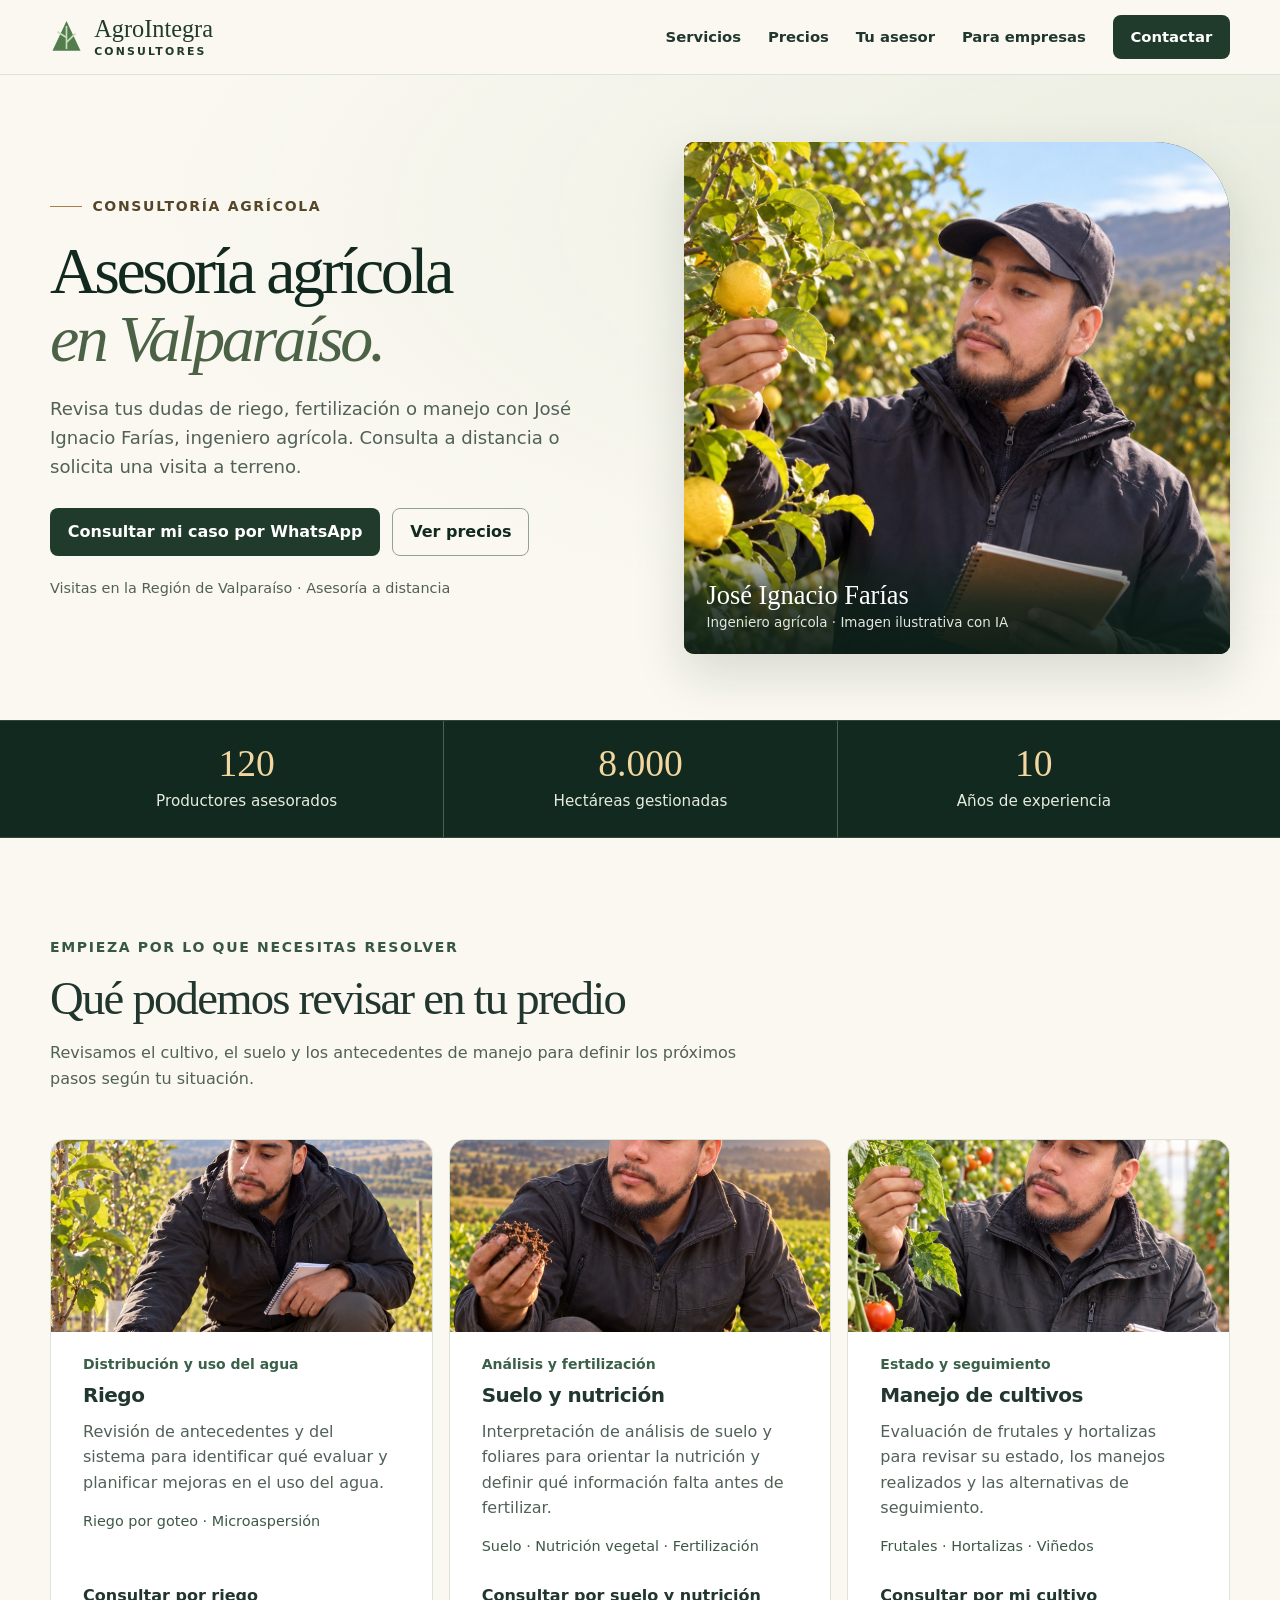
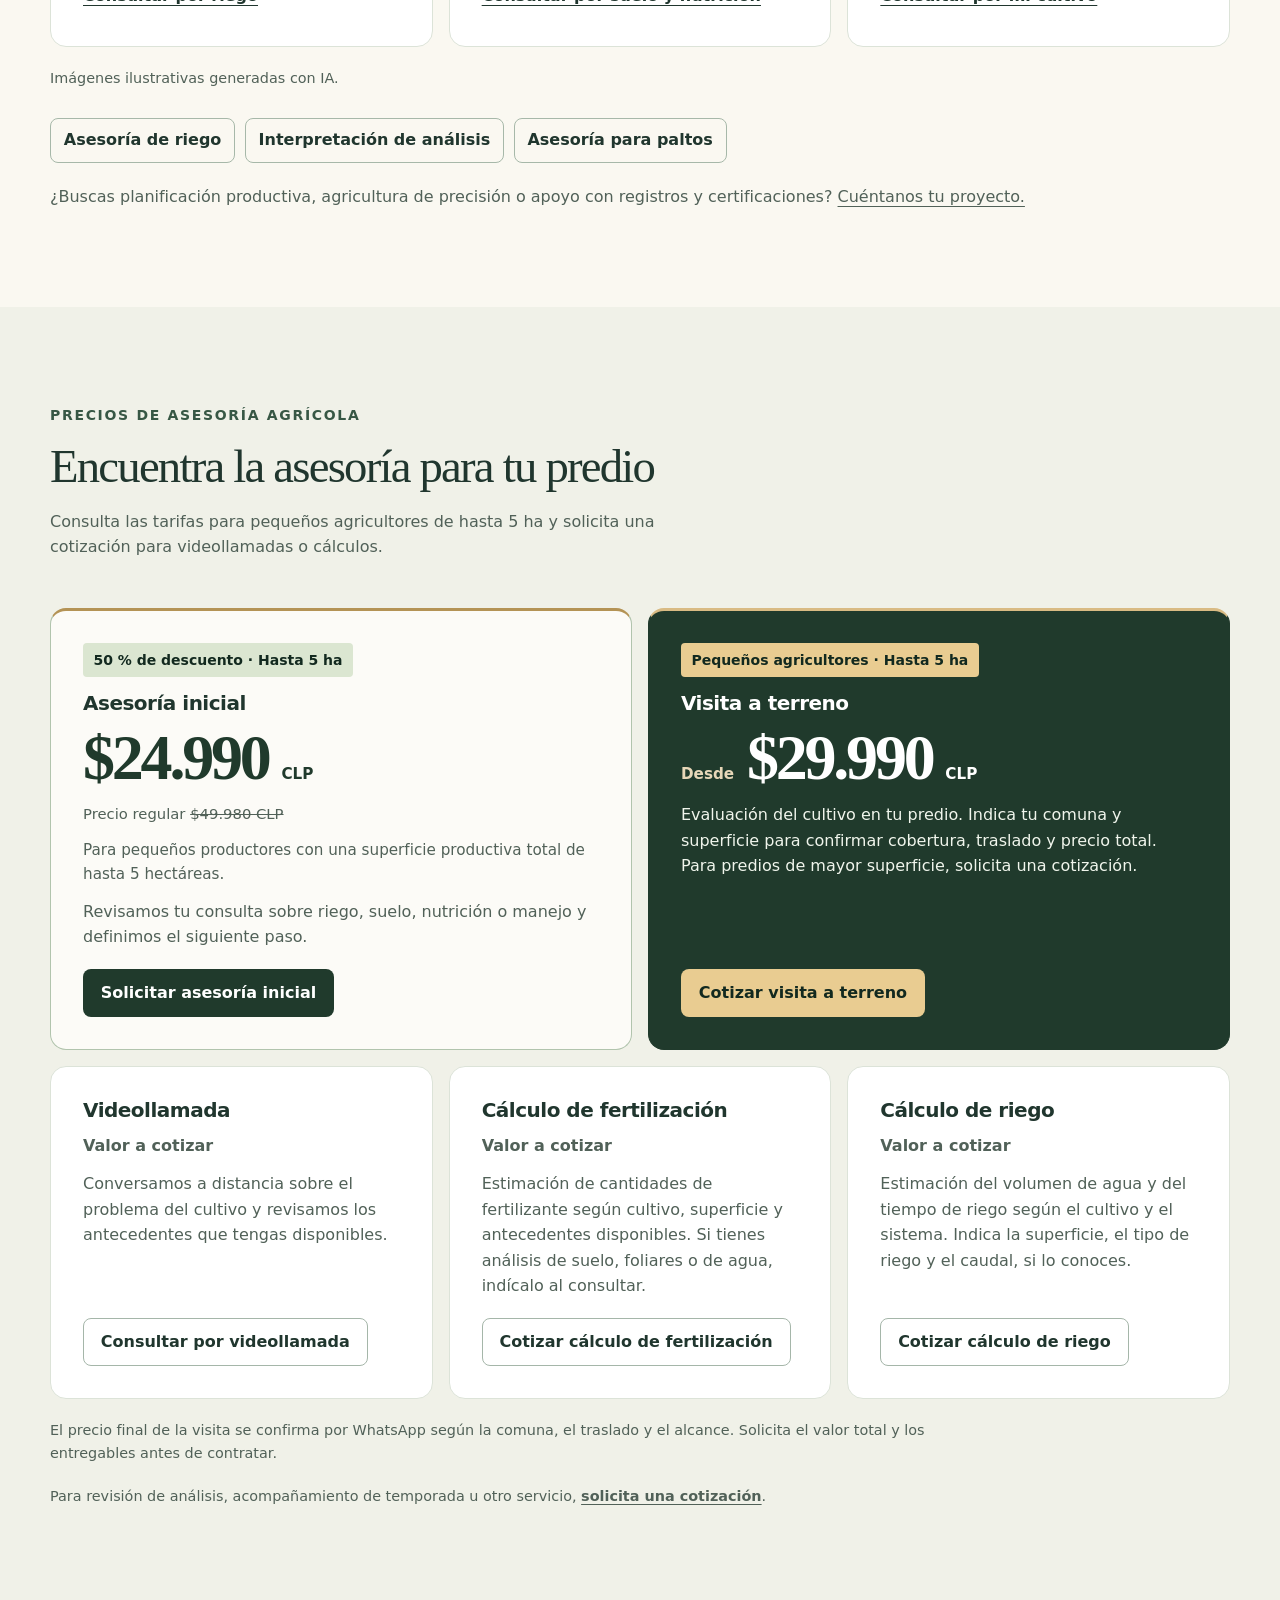
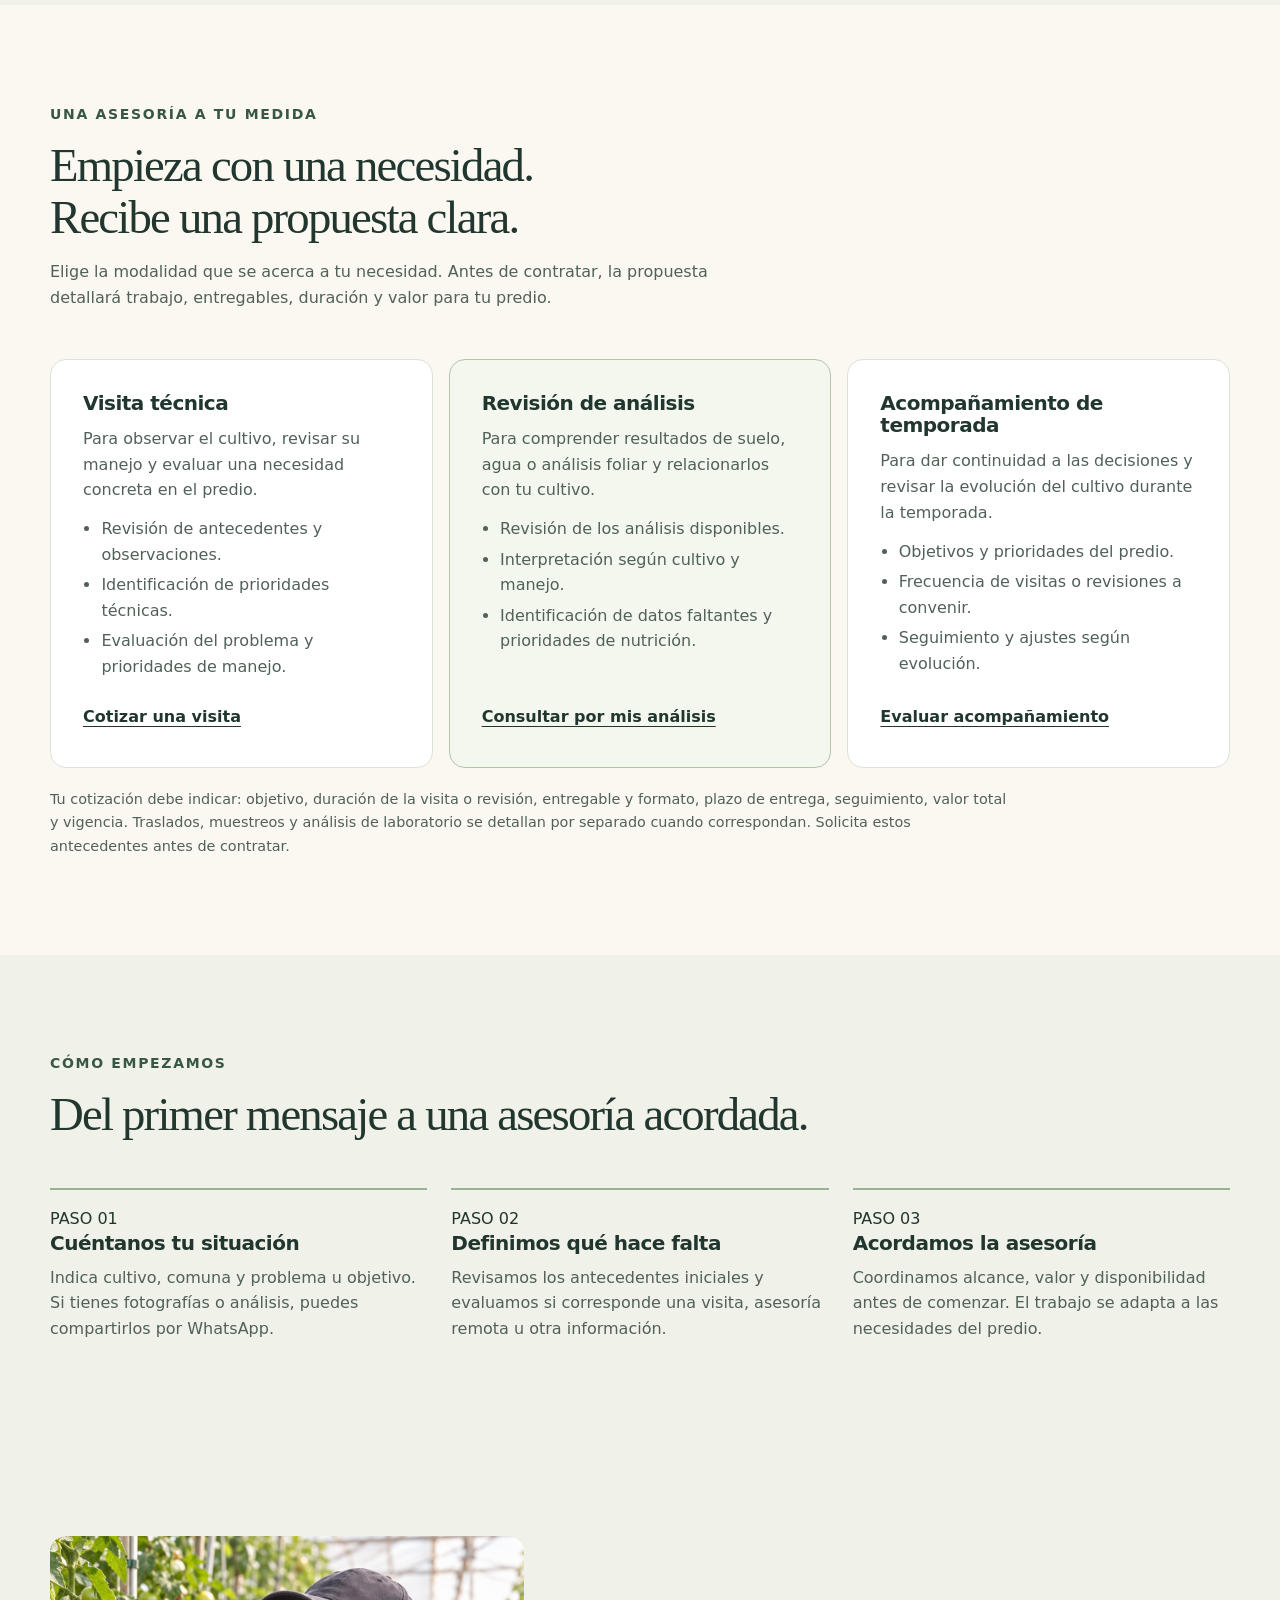
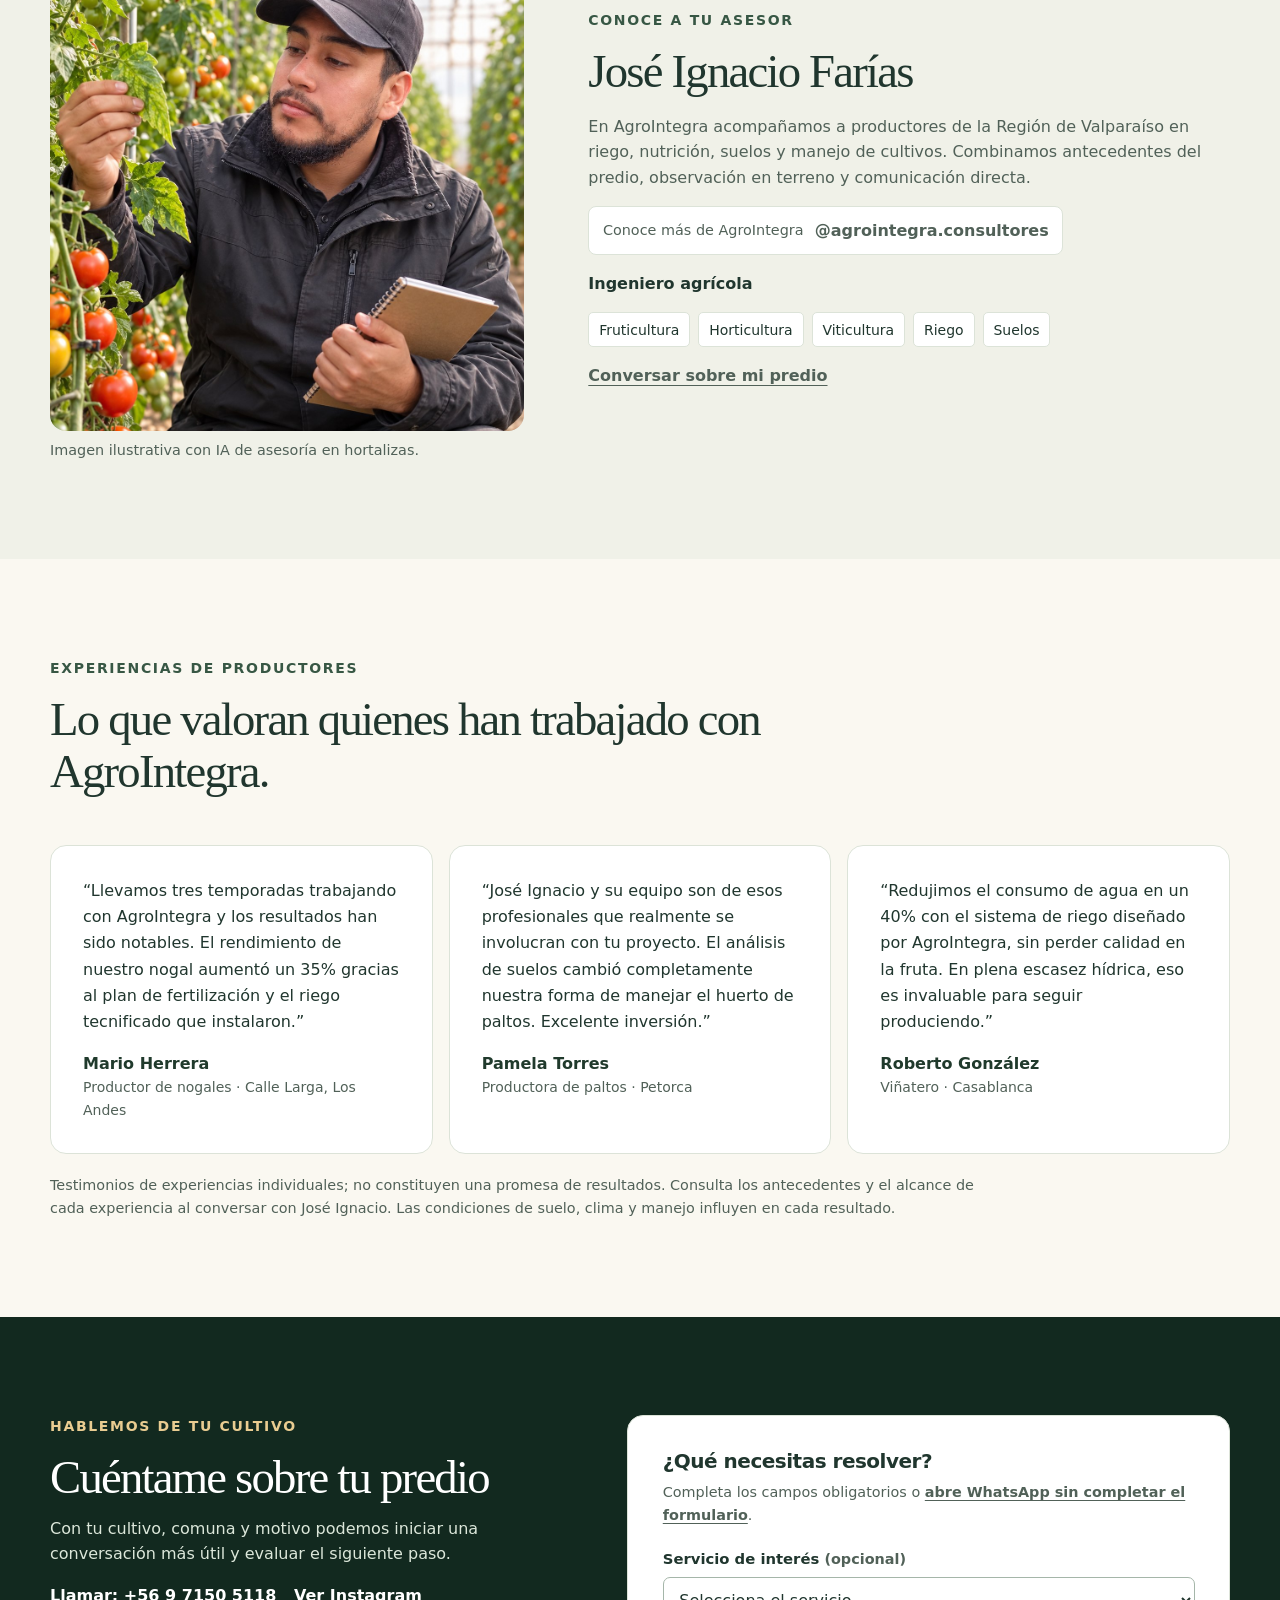
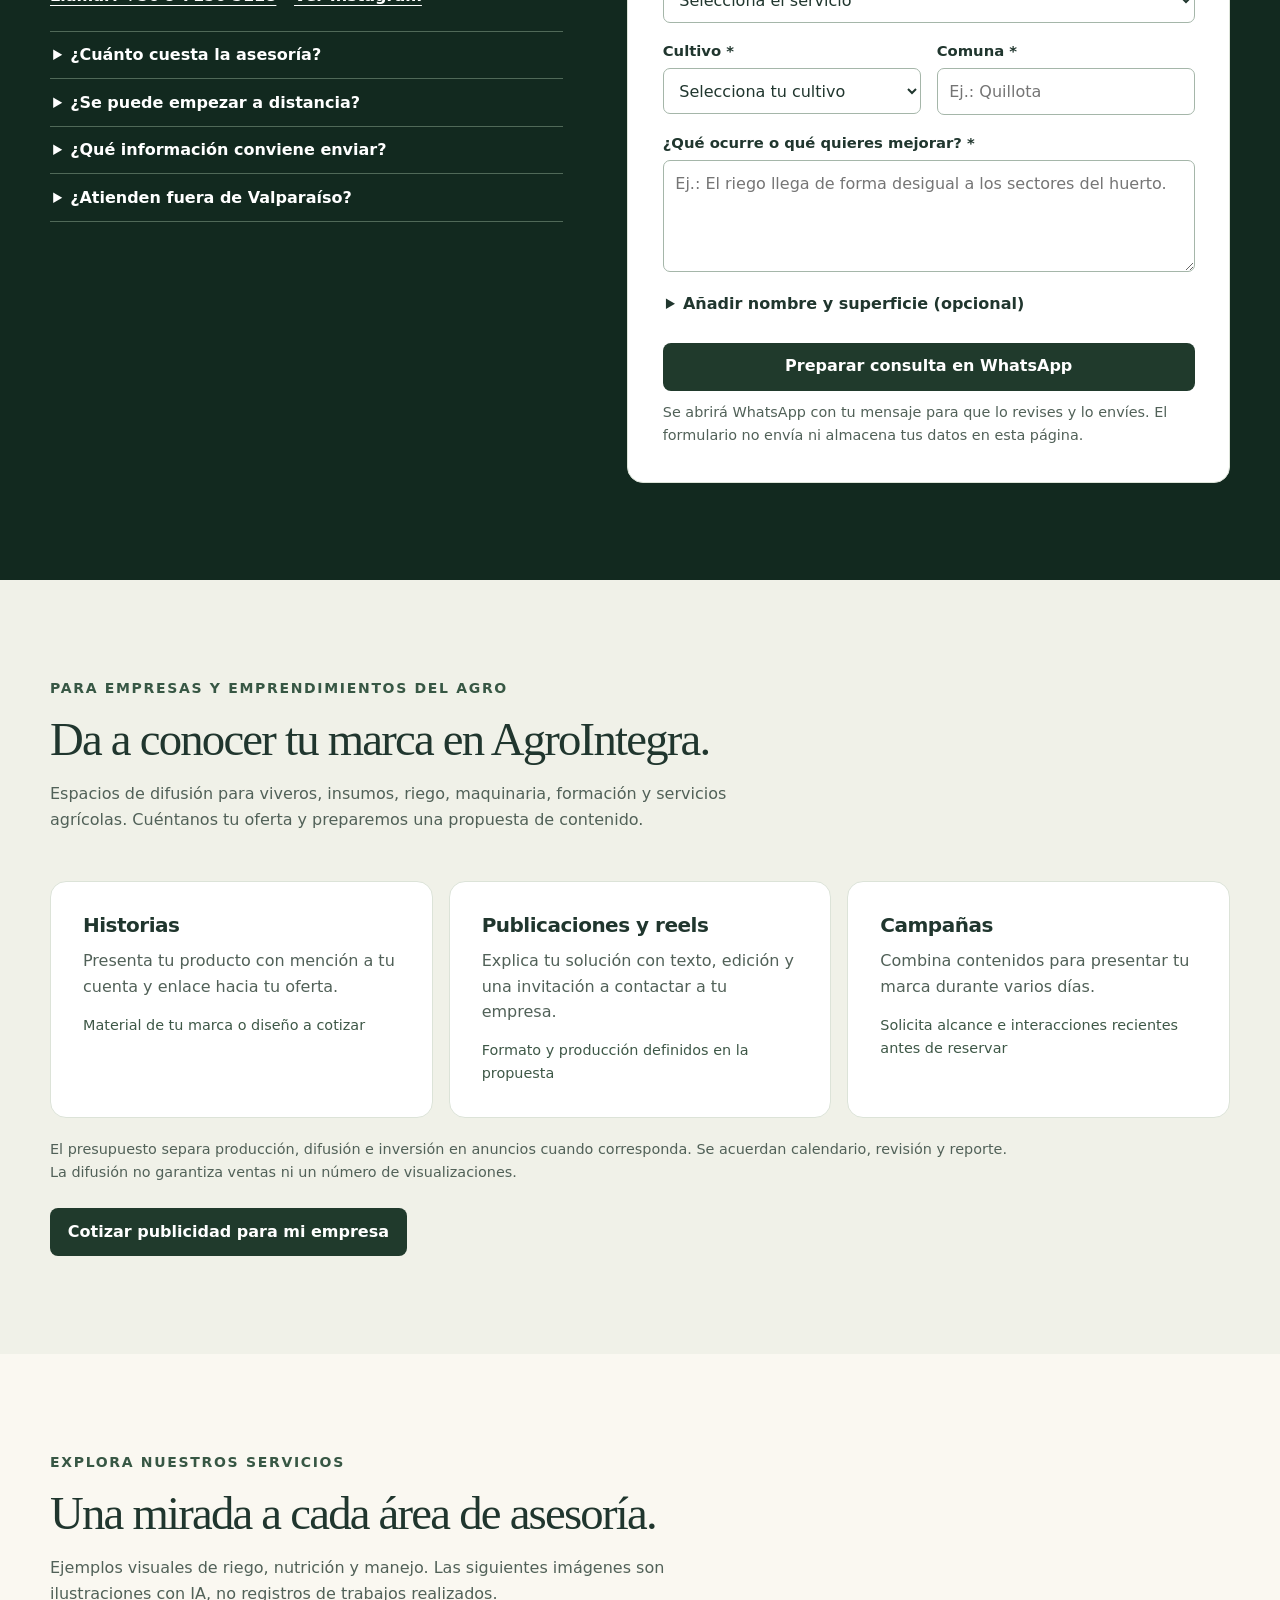
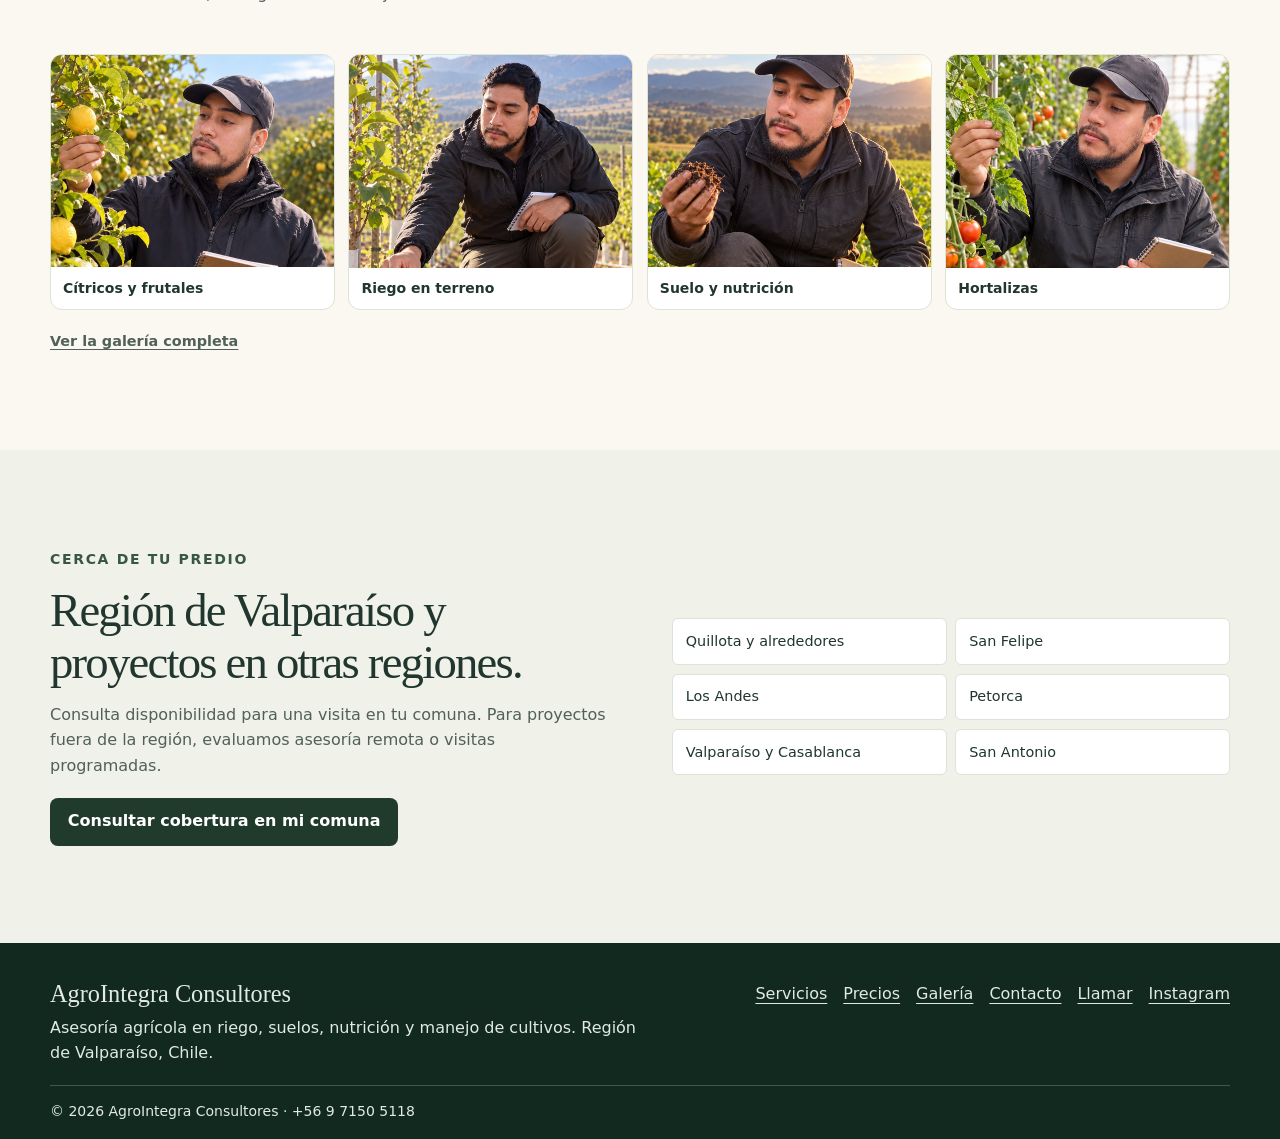
==== commit 27fe7d3d: "Mejora la presentación de AgroIntegra y facilita cotizaciones por servicio" ====
--- a/index.html
+++ b/index.html
@@ -1,103 +1,102 @@
-<!doctype html>
-<html lang="es-CL">
-<head>
-<meta charset="utf-8">
-<meta name="viewport" content="width=device-width,initial-scale=1">
-<title>Asesoría agrícola en Valparaíso | AgroIntegra Consultores</title>
-<meta name="description" content="Consulta con José Ignacio sobre riego, suelo, nutrición y manejo de cultivos en la Región de Valparaíso. Cuéntanos tu cultivo y comuna para coordinar una asesoría.">
-<link rel="canonical" href="https://agrointegra-consultores.pages.dev/">
-<meta property="og:type" content="website">
-<meta property="og:locale" content="es_CL">
-<meta property="og:title" content="Asesoría agrícola en Valparaíso | AgroIntegra">
-<meta property="og:description" content="Asesoría agrícola en la Región de Valparaíso. Consulta por riego, suelo, nutrición y manejo de cultivos.">
-<meta property="og:url" content="https://agrointegra-consultores.pages.dev/">
-<meta property="og:image" content="https://agrointegra-consultores.pages.dev/images/instagram/01-citricos-visita-tecnica.jpg">
-<meta property="og:image:alt" content="José Ignacio en un huerto de cítricos">
-<meta name="theme-color" content="#102a22">
-<link rel="stylesheet" href="./agrointegra.css">
-</head>
-<body>
-<a class="skip" href="#hero">Saltar al contenido principal</a>
-<header><div class="wrap header-inner"><a class="brand" href="#hero" aria-label="AgroIntegra, inicio"><svg viewBox="0 0 40 44" aria-hidden="true"><path d="M20 2 37 38H3Z" fill="#537d4d"/><path d="M20 8v28M20 22 9 15M20 28 31 17" fill="none" stroke="#c5dfbf" stroke-width="2"/></svg><span class="brand-name">AgroIntegra<small>Consultores</small></span></a><button class="menu-toggle" id="navToggle" aria-expanded="false" aria-controls="nav" aria-label="Abrir menú">Menú</button><nav id="nav" aria-label="Menú principal"><a href="#servicios">Servicios</a><a href="#precios">Precios</a><a href="#nosotros">Tu asesor</a><a href="#publicidad">Para empresas</a><a class="btn btn-main" href="#contacto">Contactar</a></nav></div></header>
-<main>
-<section class="hero" id="hero" tabindex="-1"><div class="wrap"><div class="hero-grid"><div class="hero-copy"><span class="eyebrow">Riego, suelo y nutrición</span><h1>Asesoría agrícola<br><em>en Valparaíso.</em></h1><p>Revisa tus dudas de riego, fertilización o manejo con José Ignacio Farías, ingeniero agrícola. Consulta a distancia o solicita una visita a terreno.</p><div class="button-row"><a class="btn btn-light" data-topic="general" href="https://wa.me/56971505118" target="_blank" rel="noopener">Consultar mi caso por WhatsApp</a><a class="btn btn-outline" href="#precios">Ver precios</a></div><p class="hero-note">Comienza con tu cultivo, comuna y motivo de consulta.</p></div><figure class="hero-portrait"><img src="./images/instagram/01-citricos-visita-tecnica.jpg" alt="Ilustración de José Ignacio en un huerto de cítricos" width="1122" height="1402" fetchpriority="high"><figcaption><strong>José Ignacio Farías</strong><span>Ingeniero agrícola · Imagen ilustrativa con IA</span></figcaption></figure></div></div></section>
-<div class="proof-strip"><div class="wrap proof" aria-label="Experiencia de AgroIntegra"><div><strong>120</strong><span>Productores asesorados</span></div><div><strong>8.000</strong><span>Hectáreas gestionadas</span></div><div><strong>10</strong><span>Años de experiencia</span></div></div></div>
-<section class="section cream" id="servicios"><div class="wrap"><div class="intro"><span class="eyebrow">Empieza por lo que necesitas resolver</span><h2>Qué podemos revisar en tu predio</h2><p>Revisamos el cultivo, el suelo y los antecedentes de manejo para definir los próximos pasos según tu situación.</p></div><div class="services"><article class="service" id="riego-fert"><span class="service-index" aria-hidden="true">01</span><span class="service-kicker">Distribución y uso del agua</span><h3>Riego</h3><p>Revisión de antecedentes y del sistema para identificar qué evaluar y planificar mejoras en el uso del agua.</p><span class="scope">Riego por goteo · Microaspersión</span><a data-topic="riego" href="https://wa.me/56971505118" target="_blank" rel="noopener">Consultar por riego</a></article><article class="service"><span class="service-index" aria-hidden="true">02</span><span class="service-kicker">Análisis y fertilización</span><h3>Suelo y nutrición</h3><p>Interpretación de análisis de suelo y foliares para orientar la nutrición y definir qué información falta antes de fertilizar.</p><span class="scope">Suelo · Nutrición vegetal · Fertilización</span><a data-topic="nutricion" href="https://wa.me/56971505118" target="_blank" rel="noopener">Consultar por suelo y nutrición</a></article><article class="service"><span class="service-index" aria-hidden="true">03</span><span class="service-kicker">Estado y seguimiento</span><h3>Manejo de cultivos</h3><p>Evaluación de frutales y hortalizas para revisar su estado, los manejos realizados y las alternativas de seguimiento.</p><span class="scope">Frutales · Hortalizas · Viñedos</span><a data-topic="cultivo" href="https://wa.me/56971505118" target="_blank" rel="noopener">Consultar por mi cultivo</a></article></div><div class="topic-links"><a href="riego.html">Asesoría de riego</a><a href="analisis-suelo.html">Interpretación de análisis</a><a href="paltos.html">Asesoría para paltos</a></div><p class="other-services">¿Buscas planificación productiva, agricultura de precisión o apoyo con registros y certificaciones? <a href="#contacto">Cuéntanos tu proyecto.</a></p></div></section>
-<section class="section cream" id="precios" aria-labelledby="precios-titulo">
-  <div class="wrap">
-    <div class="intro">
-      <span class="eyebrow">Precios de asesoría agrícola</span>
-      <h2 id="precios-titulo">Precios por servicio</h2>
-      <p>Parte con una videollamada, solicita una visita a tu predio o pide un cálculo para tu cultivo.</p>
-    </div>
-    <div class="pricing-grid">
-      <article class="service featured price-highlight">
-        <span class="price-badge">50 % de descuento · Hasta 5 ha</span>
-        <h3>Asesoría inicial</h3>
-        <p class="price-value">$24.990 <span>CLP</span></p>
-        <p class="regular-price">Precio regular <s>$49.980 CLP</s></p>
-        <p class="price-caption">Para pequeños productores con una superficie productiva total de hasta 5 hectáreas.</p>
-        <p>Revisamos tu consulta sobre riego, suelo, nutrición o manejo y definimos el siguiente paso.</p>
-        <a class="btn btn-main" data-topic="pequeno" href="https://wa.me/56971505118" target="_blank" rel="noopener">Solicitar asesoría inicial</a>
-      </article>
-      <article class="service price-highlight price-visit">
-        <span class="price-badge">Pequeños agricultores · Hasta 5 ha</span>
-        <h3>Visita a terreno</h3>
-        <p class="regular-price">Desde</p>
-        <p class="price-value">$29.990 <span>CLP</span></p>
-        <p>Evaluación del cultivo en tu predio. Indica tu comuna y superficie para confirmar cobertura, traslado y precio total. Para predios de mayor superficie, solicita una cotización.</p>
-        <a class="btn btn-light" data-topic="visita" href="https://wa.me/56971505118" target="_blank" rel="noopener">Cotizar visita a terreno</a>
-      </article>
-      <article class="service">
-        <h3>Videollamada</h3>
-        <p><strong>Valor a cotizar</strong></p>
-        <p>Conversamos a distancia sobre el problema del cultivo y revisamos los antecedentes que tengas disponibles.</p>
-        <a class="btn btn-outline" data-topic="videollamada" href="https://wa.me/56971505118" target="_blank" rel="noopener">Consultar por videollamada</a>
-      </article>
-      <article class="service">
-        <h3>Cálculo de fertilización</h3>
-        <p><strong>Valor a cotizar</strong></p>
-        <p>Estimación de cantidades de fertilizante según cultivo, superficie y antecedentes disponibles. Si tienes análisis de suelo, foliares o de agua, indícalo al consultar.</p>
-        <a class="btn btn-outline" data-topic="fertilizacion" href="https://wa.me/56971505118" target="_blank" rel="noopener">Cotizar cálculo de fertilización</a>
-      </article>
-      <article class="service">
-        <h3>Cálculo de riego</h3>
-        <p><strong>Valor a cotizar</strong></p>
-        <p>Estimación del volumen de agua y del tiempo de riego según el cultivo y el sistema. Indica la superficie, el tipo de riego y el caudal, si lo conoces.</p>
-        <a class="btn btn-outline" data-topic="calculoRiego" href="https://wa.me/56971505118" target="_blank" rel="noopener">Cotizar cálculo de riego</a>
-      </article>
-    </div>
-    <p class="case-note">El precio final de la visita se confirma por WhatsApp según la comuna, el traslado y el alcance. Solicita el valor total y los entregables antes de contratar.</p>
-    <p class="case-note">Para revisión de análisis, acompañamiento de temporada u otro servicio, <a class="inline-link" data-topic="general" href="https://wa.me/56971505118" target="_blank" rel="noopener">solicita una cotización</a>.</p>
-  </div>
-</section>
-<section class="section" id="modalidades"><div class="wrap"><div class="intro"><span class="eyebrow">Una asesoría a tu medida</span><h2>Empieza con una necesidad.<br>Recibe una propuesta clara.</h2><p>Elige la modalidad que se acerca a tu necesidad. Antes de contratar, la propuesta detallará trabajo, entregables, duración y valor para tu predio.</p></div><div class="services"><article class="service"><span class="service-index">01 / EN TERRENO</span><h3>Visita técnica</h3><p>Para observar el cultivo, revisar su manejo y evaluar una necesidad concreta en el predio.</p><ul><li>Revisión de antecedentes y observaciones.</li><li>Identificación de prioridades técnicas.</li><li>Evaluación del problema y prioridades de manejo.</li></ul><a data-topic="visita" href="https://wa.me/56971505118" target="_blank" rel="noopener">Cotizar una visita</a></article><article class="service featured"><span class="service-index">02 / ANTECEDENTES</span><h3>Revisión de análisis</h3><p>Para comprender resultados de suelo, agua o análisis foliar y relacionarlos con tu cultivo.</p><ul><li>Revisión de los análisis disponibles.</li><li>Interpretación según cultivo y manejo.</li><li>Identificación de datos faltantes y prioridades de nutrición.</li></ul><a data-topic="analisis" href="https://wa.me/56971505118" target="_blank" rel="noopener">Consultar por mis análisis</a></article><article class="service"><span class="service-index">03 / CONTINUIDAD</span><h3>Acompañamiento de temporada</h3><p>Para dar continuidad a las decisiones y revisar la evolución del cultivo durante la temporada.</p><ul><li>Objetivos y prioridades del predio.</li><li>Frecuencia de visitas o revisiones a convenir.</li><li>Seguimiento y ajustes según evolución.</li></ul><a data-topic="temporada" href="https://wa.me/56971505118" target="_blank" rel="noopener">Evaluar acompañamiento</a></article></div><p class="case-note">Tu cotización debe indicar: objetivo, duración de la visita o revisión, entregable y formato, plazo de entrega, seguimiento, valor total y vigencia. Traslados, muestreos y análisis de laboratorio se detallan por separado cuando correspondan. Solicita estos antecedentes antes de contratar.</p></div></section>
-<section class="section cream" id="beneficios"><div class="wrap"><div class="intro"><span class="eyebrow">Cómo empezamos</span><h2>Del primer mensaje a una asesoría acordada.</h2></div><div class="steps"><article class="step"><span>PASO 01</span><h3>Cuéntanos tu situación</h3><p>Indica cultivo, comuna y problema u objetivo. Si tienes fotografías o análisis, puedes compartirlos por WhatsApp.</p></article><article class="step"><span>PASO 02</span><h3>Definimos qué hace falta</h3><p>Revisamos los antecedentes iniciales y evaluamos si corresponde una visita, asesoría remota u otra información.</p></article><article class="step"><span>PASO 03</span><h3>Acordamos la asesoría</h3><p>Coordinamos alcance, valor y disponibilidad antes de comenzar. El trabajo se adapta a las necesidades del predio.</p></article></div></div></section>
-<section class="section cream" id="nosotros"><div class="wrap advisor"><figure><img class="advisor-image" src="./images/instagram/02-tomate-invernadero.jpg" alt="Ilustración de José Ignacio revisando hortalizas en invernadero" width="1122" height="1402" loading="lazy" decoding="async"><figcaption class="small">Imagen ilustrativa con IA de asesoría en hortalizas.</figcaption></figure><div><span class="eyebrow">Conoce a tu asesor</span><h2>José Ignacio Farías</h2><p>En AgroIntegra acompañamos a productores de la Región de Valparaíso en riego, nutrición, suelos y manejo de cultivos. Combinamos antecedentes del predio, observación en terreno y comunicación directa.</p><p><a class="instagram-feature" href="https://www.instagram.com/agrointegra.consultores/" target="_blank" rel="noopener"><span>Conoce más de AgroIntegra</span><strong>@agrointegra.consultores</strong></a></p><p class="signature">Ingeniero agrícola</p><div class="tags" aria-label="Áreas de asesoría"><span>Fruticultura</span><span>Horticultura</span><span>Viticultura</span><span>Riego</span><span>Suelos</span></div><p><a class="inline-link" data-topic="asesoria" href="https://wa.me/56971505118" target="_blank" rel="noopener">Conversar sobre mi predio</a></p></div></div></section>
-<section class="section" id="testimonios"><div class="wrap"><div class="intro"><span class="eyebrow">Experiencias de productores</span><h2>Lo que valoran quienes han trabajado con AgroIntegra.</h2></div><div class="quotes"><figure class="quote"><blockquote>“Llevamos tres temporadas trabajando con AgroIntegra y los resultados han sido notables. El rendimiento de nuestro nogal aumentó un 35% gracias al plan de fertilización y el riego tecnificado que instalaron.”</blockquote><figcaption><strong>Mario Herrera</strong>Productor de nogales · Calle Larga, Los Andes</figcaption></figure><figure class="quote"><blockquote>“José Ignacio y su equipo son de esos profesionales que realmente se involucran con tu proyecto. El análisis de suelos cambió completamente nuestra forma de manejar el huerto de paltos. Excelente inversión.”</blockquote><figcaption><strong>Pamela Torres</strong>Productora de paltos · Petorca</figcaption></figure><figure class="quote"><blockquote>“Redujimos el consumo de agua en un 40% con el sistema de riego diseñado por AgroIntegra, sin perder calidad en la fruta. En plena escasez hídrica, eso es invaluable para seguir produciendo.”</blockquote><figcaption><strong>Roberto González</strong>Viñatero · Casablanca</figcaption></figure></div><p class="case-note">Testimonios de experiencias individuales; no constituyen una promesa de resultados. Consulta los antecedentes y el alcance de cada experiencia al conversar con José Ignacio. Las condiciones de suelo, clima y manejo influyen en cada resultado.</p></div></section>
-<section class="section cream" id="contacto"><div class="wrap contact-grid"><div class="contact-copy"><span class="eyebrow">Hablemos de tu cultivo</span><h2>Prepara tu consulta en tres datos.</h2><p>Con tu cultivo, comuna y motivo podemos iniciar una conversación más útil y evaluar el siguiente paso.</p><div class="contact-links"><a href="tel:+56971505118">Llamar: +56 9 7150 5118</a><a href="https://www.instagram.com/agrointegra.consultores/" target="_blank" rel="noopener">Ver Instagram</a></div><div class="faq"><details><summary>¿Cuánto cuesta la asesoría?</summary><p>La asesoría inicial cuesta $24.990 CLP con el descuento para pequeños productores de hasta 5 ha. La visita a terreno para ese mismo grupo parte en $29.990 CLP. Consulta <a href="#precios">los servicios y tarifas</a>. Para confirmar una cotización, indícanos cultivo, comuna, superficie y necesidad. El presupuesto especifica qué se revisa, duración, entregables, plazo, seguimiento y valor total. Confirma si incluye traslados, muestreo y laboratorio. Recibirás las condiciones antes de contratar.</p></details><details><summary>¿Se puede empezar a distancia?</summary><p>Podemos revisar los antecedentes iniciales por WhatsApp y evaluar si es posible continuar de forma remota o si hace falta una visita en terreno.</p></details><details><summary>¿Qué información conviene enviar?</summary><p>Cultivo, comuna, superficie aproximada y lo que observas o buscas mejorar. Si los tienes, añade fotografías recientes y análisis de suelo o agua en WhatsApp.</p></details><details><summary>¿Atienden fuera de Valparaíso?</summary><p>Para otras regiones, consulta por asesoría remota o visitas programadas. La disponibilidad se acuerda según el proyecto y la ubicación.</p></details></div></div><div class="contact-form"><h3>¿Qué necesitas resolver?</h3><p class="small">Completa tres datos o <a class="inline-link" data-topic="general" href="https://wa.me/56971505118" target="_blank" rel="noopener">abre WhatsApp sin completar el formulario</a>.</p><form id="contactForm"><div class="form-grid"><div class="field"><label for="cultivo">Cultivo *</label><select id="cultivo" name="cultivo" required><option value="">Selecciona tu cultivo</option><option>Palto</option><option>Nogal</option><option>Vid de mesa</option><option>Vid vinífera</option><option>Cítricos</option><option>Arándanos</option><option>Hortalizas</option><option>Otros frutales</option><option>Cereales</option><option>Flores</option><option>Otro / proyecto por definir</option></select></div><div class="field"><label for="comuna">Comuna *</label><input id="comuna" name="comuna" autocomplete="address-level2" placeholder="Ej.: Quillota" maxlength="100" required></div><div class="field full"><label for="mensaje">¿Qué ocurre o qué quieres mejorar? *</label><textarea id="mensaje" name="mensaje" placeholder="Ej.: El riego llega de forma desigual a los sectores del huerto." maxlength="1500" required></textarea></div></div><details class="optional"><summary>Añadir nombre y superficie (opcional)</summary><div class="form-grid"><div class="field"><label for="nombre">Tu nombre</label><input id="nombre" name="nombre" autocomplete="given-name" maxlength="100"></div><div class="field"><label for="superficie">Superficie aproximada (ha)</label><input id="superficie" name="superficie" type="number" min="0.01" step="0.01" placeholder="Ej.: 5"></div></div></details><button class="btn btn-main" type="submit">Preparar consulta en WhatsApp</button><p class="form-help" id="formHelp">Se abrirá WhatsApp con tu mensaje para que lo revises y lo envíes. El formulario no envía ni almacena tus datos en esta página.</p><div class="form-result" id="formResult" role="status" hidden>Tu mensaje está preparado. <a id="whatsappFallback" href="https://wa.me/56971505118" target="_blank" rel="noopener">Abrir consulta en WhatsApp</a></div></form></div></div></section>
-<section class="section cream" id="publicidad"><div class="wrap"><div class="intro"><span class="eyebrow">Para empresas y emprendimientos del agro</span><h2>Da a conocer tu marca en AgroIntegra.</h2><p>Espacios de difusión para viveros, insumos, riego, maquinaria, formación y servicios agrícolas. Cuéntanos tu oferta y preparemos una propuesta de contenido.</p></div><div class="services"><article class="service"><h3>Historias</h3><p>Presenta tu producto con mención a tu cuenta y enlace hacia tu oferta.</p><span class="scope">Material de tu marca o diseño a cotizar</span></article><article class="service"><h3>Publicaciones y reels</h3><p>Explica tu solución con texto, edición y una invitación a contactar a tu empresa.</p><span class="scope">Formato y producción definidos en la propuesta</span></article><article class="service"><h3>Campañas</h3><p>Combina contenidos para presentar tu marca durante varios días.</p><span class="scope">Solicita alcance e interacciones recientes antes de reservar</span></article></div><p class="case-note">El presupuesto separa producción, difusión e inversión en anuncios cuando corresponda. Se acuerdan calendario, revisión y reporte. La difusión no garantiza ventas ni un número de visualizaciones.</p><p style="margin-top:24px"><a class="btn btn-main" data-topic="publicidad" href="https://wa.me/56971505118" target="_blank" rel="noopener">Cotizar publicidad para mi empresa</a></p></div></section>
-<section class="section" id="galeria"><div class="wrap"><div class="intro"><span class="eyebrow">Explora nuestros servicios</span><h2>Una mirada a cada área de asesoría.</h2><p>Ejemplos visuales de riego, nutrición y manejo. Las siguientes imágenes son ilustraciones con IA, no registros de trabajos realizados.</p></div><div class="gallery-grid"><figure class="gallery-card" data-category="cultivos"><img src="./images/instagram/01-citricos-visita-tecnica.jpg" width="1122" height="1402" alt="Ilustración de José Ignacio revisando cítricos" loading="lazy" decoding="async"><figcaption>Cítricos y frutales</figcaption></figure><figure class="gallery-card" data-category="riego"><img src="./images/instagram/04-riego-por-goteo.jpg" width="1122" height="1402" alt="Ilustración de revisión de riego por goteo" loading="lazy" decoding="async"><figcaption>Riego en terreno</figcaption></figure><figure class="gallery-card" data-category="suelos"><img src="./images/instagram/03-revision-de-suelo.jpg" width="1122" height="1402" alt="Ilustración de observación de suelo en campo" loading="lazy" decoding="async"><figcaption>Suelo y nutrición</figcaption></figure><figure class="gallery-card" data-category="cultivos"><img src="./images/instagram/02-tomate-invernadero.jpg" width="1122" height="1402" alt="Ilustración de revisión de tomates en invernadero" loading="lazy" decoding="async"><figcaption>Hortalizas</figcaption></figure></div><p class="gallery-note"><a class="inline-link" href="galeria.html">Ver la galería completa</a></p></div></section><section class="section cream" id="cobertura"><div class="wrap coverage"><div id="mapa" class="anchor"><span class="eyebrow">Cerca de tu predio</span><h2>Región de Valparaíso y proyectos en otras regiones.</h2><p>Consulta disponibilidad para una visita en tu comuna. Para proyectos fuera de la región, evaluamos asesoría remota o visitas programadas.</p><a class="btn btn-main" data-topic="cobertura" href="https://wa.me/56971505118" target="_blank" rel="noopener">Consultar cobertura en mi comuna</a></div><div class="areas" aria-label="Zonas de atención"><span>Quillota y alrededores</span><span>San Felipe</span><span>Los Andes</span><span>Petorca</span><span>Valparaíso y Casablanca</span><span>San Antonio</span></div></div></section>
-</main>
-<footer><div class="wrap"><div class="footer-top"><div><div class="brand-name">AgroIntegra Consultores</div><p>Asesoría agrícola en riego, suelos, nutrición y manejo de cultivos. Región de Valparaíso, Chile.</p></div><div class="footer-links"><a href="#servicios">Servicios</a><a href="#precios">Precios</a><a href="#galeria">Galería</a><a href="#contacto">Contacto</a><a href="tel:+56971505118">Llamar</a><a href="https://www.instagram.com/agrointegra.consultores/" target="_blank" rel="noopener">Instagram</a></div></div><div class="footer-bottom">© 2026 AgroIntegra Consultores · +56 9 7150 5118</div></div></footer>
-<div class="mobile-cta"><a class="btn btn-main" data-topic="general" href="https://wa.me/56971505118" target="_blank" rel="noopener">Consultar mi caso por WhatsApp</a></div>
-<script>
-const nav=document.getElementById('nav');
-const toggle=document.getElementById('navToggle');
-function closeMenu(){nav.classList.remove('open');toggle.setAttribute('aria-expanded','false');toggle.setAttribute('aria-label','Abrir menú');}
-toggle.addEventListener('click',()=>{const open=nav.classList.toggle('open');toggle.setAttribute('aria-expanded',String(open));toggle.setAttribute('aria-label',open?'Cerrar menú':'Abrir menú');});
-nav.querySelectorAll('a').forEach(a=>a.addEventListener('click',closeMenu));
-document.addEventListener('keydown',e=>{if(e.key==='Escape'){closeMenu();}});
-const topics={videollamada:"Hola, quiero consultar el precio de una videollamada con AgroIntegra. Superficie total del predio (ha): __.",fertilizacion:"Hola, quisiera cotizar un cálculo de fertilización. Superficie (ha): __. ¿Tengo análisis? __.",calculoRiego:"Hola, quisiera cotizar un cálculo de riego. Superficie (ha): __. Tipo de riego y caudal si lo conozco: __.",pequeno:"Hola, quiero solicitar la asesoría inicial para pequeños productores de hasta 5 ha, con 50 % de descuento y valor final de $24.990 CLP. Superficie total (ha): __. Confirmen modalidad, cobertura y alcance antes de reservar.",publicidad:"Hola, quiero promocionar mi empresa en AgroIntegra. Rubro: __. Cuenta de Instagram: __. Objetivo: __.",visita:'Hola, quisiera cotizar una visita a terreno con AgroIntegra. Vi la tarifa desde $29.990 CLP para pequeños agricultores de hasta 5 ha. Superficie total (ha): __. ¿Pueden confirmar cobertura, traslado y valor total?',analisis:'Hola, quisiera consultar por revisión de análisis de suelo, agua o foliares.',temporada:'Hola, quisiera evaluar acompañamiento técnico de temporada.',general:'Hola, vengo desde la página de AgroIntegra y quisiera consultar por mi cultivo.',riego:'Hola, vengo desde la página de AgroIntegra y quisiera consultar por riego.',nutricion:'Hola, vengo desde la página de AgroIntegra y quisiera consultar por suelo y nutrición.',cultivo:'Hola, vengo desde la página de AgroIntegra y quisiera revisar un problema en mi cultivo.',asesoria:'Hola José Ignacio, quisiera conversar sobre una asesoría para mi predio.',cobertura:'Hola, quisiera consultar cobertura y disponibilidad de asesoría en mi comuna.'};
-const campaign=new URLSearchParams(location.search); const attribution=['utm_source','utm_medium','utm_campaign'].filter(k=>campaign.has(k)).map(k=>k+': '+campaign.get(k).replace(/[^a-zA-Z0-9_ -]/g,'').slice(0,80)).join(' | ');
-function whatsappUrl(message){if(attribution)message+='\nOrigen: '+attribution;return 'https://wa.me/56971505118?text='+encodeURIComponent(message);}
-document.querySelectorAll('[data-topic]').forEach(a=>{a.href=whatsappUrl(topics[a.dataset.topic]+(a.dataset.topic==='publicidad'?'':'\n\nCultivo: \nComuna: \nNecesidad: '));});
-function buildInquiry(values){const lines=['Hola, solicito asesoría agrícola con AgroIntegra desde su página web.', '', 'Cultivo: '+values.cultivo, 'Comuna: '+values.comuna.trim(), 'Consulta: '+values.mensaje.trim()];if(values.nombre.trim())lines.push('Nombre: '+values.nombre.trim());if(values.superficie)lines.push('Superficie: '+values.superficie+' ha');return lines.join('\n');}
-const form=document.getElementById('contactForm');
-form.addEventListener('submit',e=>{e.preventDefault();['comuna','mensaje'].forEach(id=>{const field=document.getElementById(id);field.value=field.value.trim();});if(!form.reportValidity())return;const values=Object.fromEntries(new FormData(form));const url=whatsappUrl(buildInquiry(values));document.getElementById('whatsappFallback').href=url;document.getElementById('formResult').hidden=false;window.open(url,'_blank','noopener,noreferrer');});
-document.querySelectorAll('[data-filter]').forEach(button=>button.addEventListener('click',()=>{const filter=button.dataset.filter;document.querySelectorAll('[data-filter]').forEach(b=>b.setAttribute('aria-pressed',String(b===button)));let count=0;document.querySelectorAll('[data-category]').forEach(card=>{card.hidden=filter!=='all'&&card.dataset.category!==filter;if(!card.hidden)count++;});document.getElementById('galleryStatus').textContent=count+' imágenes en esta selección';}));
-document.addEventListener('click',e=>{const link=e.target.closest('a');if(!link||!link.href.includes('wa.me/'))return;window.dataLayer=window.dataLayer||[];window.dataLayer.push({event:'whatsapp_click',service:link.dataset.topic||'formulario',page:location.pathname});});
-</script>
-</body>
-</html>
-
+<!doctype html>
+<html lang="es-CL">
+<head>
+<meta charset="utf-8">
+<meta name="viewport" content="width=device-width,initial-scale=1">
+<title>Asesoría agrícola en Valparaíso | AgroIntegra Consultores</title>
+<meta name="description" content="Consulta con José Ignacio sobre riego, suelo, nutrición y manejo de cultivos en la Región de Valparaíso. Cuéntanos tu cultivo y comuna para coordinar una asesoría.">
+<link rel="canonical" href="https://agrointegra-consultores.pages.dev/">
+<meta property="og:type" content="website">
+<meta property="og:locale" content="es_CL">
+<meta property="og:title" content="Asesoría agrícola en Valparaíso | AgroIntegra">
+<meta property="og:description" content="Asesoría agrícola en la Región de Valparaíso. Consulta por riego, suelo, nutrición y manejo de cultivos.">
+<meta property="og:url" content="https://agrointegra-consultores.pages.dev/">
+<meta property="og:image" content="https://agrointegra-consultores.pages.dev/images/instagram/01-citricos-visita-tecnica.jpg">
+<meta property="og:image:alt" content="José Ignacio en un huerto de cítricos">
+<meta name="theme-color" content="#102a22">
+<link rel="stylesheet" href="./agrointegra.css?v=premium-1">
+</head>
+<body>
+<a class="skip" href="#hero">Saltar al contenido principal</a>
+<header><div class="wrap header-inner"><a class="brand" href="#hero" aria-label="AgroIntegra, inicio"><svg viewBox="0 0 40 44" aria-hidden="true"><path d="M20 2 37 38H3Z" fill="#537d4d"/><path d="M20 8v28M20 22 9 15M20 28 31 17" fill="none" stroke="#c5dfbf" stroke-width="2"/></svg><span class="brand-name">AgroIntegra<small>Consultores</small></span></a><button class="menu-toggle" id="navToggle" aria-expanded="false" aria-controls="nav" aria-label="Abrir menú">Menú</button><nav id="nav" aria-label="Menú principal"><a href="#servicios">Servicios</a><a href="#precios">Precios</a><a href="#nosotros">Tu asesor</a><a href="#publicidad">Para empresas</a><a class="btn btn-main" href="#contacto">Contactar</a></nav></div></header>
+<main>
+<section class="hero" id="hero" tabindex="-1"><div class="wrap"><div class="hero-grid"><div class="hero-copy"><span class="eyebrow hero-eyebrow">Consultoría agrícola</span><h1>Asesoría agrícola<br><em>en Valparaíso.</em></h1><p>Revisa tus dudas de riego, fertilización o manejo con José Ignacio Farías, ingeniero agrícola. Consulta a distancia o solicita una visita a terreno.</p><div class="button-row"><a class="btn btn-main" data-topic="general" href="https://wa.me/56971505118" target="_blank" rel="noopener">Consultar mi caso por WhatsApp</a><a class="btn btn-outline" href="#precios">Ver precios</a></div><p class="hero-note">Visitas en la Región de Valparaíso · Asesoría a distancia</p></div><figure class="hero-portrait"><img src="./images/instagram/01-citricos-visita-tecnica.jpg" alt="Ilustración de José Ignacio en un huerto de cítricos" width="1122" height="1402" fetchpriority="high"><figcaption><strong>José Ignacio Farías</strong><span>Ingeniero agrícola · Imagen ilustrativa con IA</span></figcaption></figure></div></div></section>
+<div class="proof-strip"><div class="wrap proof" aria-label="Experiencia de AgroIntegra"><div><strong>120</strong><span>Productores asesorados</span></div><div><strong>8.000</strong><span>Hectáreas gestionadas</span></div><div><strong>10</strong><span>Años de experiencia</span></div></div></div>
+<section class="section cream" id="servicios"><div class="wrap"><div class="intro"><span class="eyebrow">Empieza por lo que necesitas resolver</span><h2>Qué podemos revisar en tu predio</h2><p>Revisamos el cultivo, el suelo y los antecedentes de manejo para definir los próximos pasos según tu situación.</p></div><div class="services"><article class="service" id="riego-fert"><span class="service-index" aria-hidden="true">01</span><img class="service-photo" loading="lazy" decoding="async" alt="" width="1122" height="1402" src="./images/instagram/04-riego-por-goteo.jpg"><span class="service-kicker">Distribución y uso del agua</span><h3>Riego</h3><p>Revisión de antecedentes y del sistema para identificar qué evaluar y planificar mejoras en el uso del agua.</p><span class="scope">Riego por goteo · Microaspersión</span><a data-topic="riego" href="https://wa.me/56971505118" target="_blank" rel="noopener">Consultar por riego</a></article><article class="service"><span class="service-index" aria-hidden="true">02</span><img class="service-photo" loading="lazy" decoding="async" alt="" width="1122" height="1402" src="./images/instagram/03-revision-de-suelo.jpg"><span class="service-kicker">Análisis y fertilización</span><h3>Suelo y nutrición</h3><p>Interpretación de análisis de suelo y foliares para orientar la nutrición y definir qué información falta antes de fertilizar.</p><span class="scope">Suelo · Nutrición vegetal · Fertilización</span><a data-topic="nutricion" href="https://wa.me/56971505118" target="_blank" rel="noopener">Consultar por suelo y nutrición</a></article><article class="service"><span class="service-index" aria-hidden="true">03</span><img class="service-photo" loading="lazy" decoding="async" alt="" width="1122" height="1402" src="./images/instagram/02-tomate-invernadero.jpg"><span class="service-kicker">Estado y seguimiento</span><h3>Manejo de cultivos</h3><p>Evaluación de frutales y hortalizas para revisar su estado, los manejos realizados y las alternativas de seguimiento.</p><span class="scope">Frutales · Hortalizas · Viñedos</span><a data-topic="cultivo" href="https://wa.me/56971505118" target="_blank" rel="noopener">Consultar por mi cultivo</a></article></div><p class="case-note">Imágenes ilustrativas generadas con IA.</p><div class="topic-links"><a href="riego.html">Asesoría de riego</a><a href="analisis-suelo.html">Interpretación de análisis</a><a href="paltos.html">Asesoría para paltos</a></div><p class="other-services">¿Buscas planificación productiva, agricultura de precisión o apoyo con registros y certificaciones? <a href="#contacto">Cuéntanos tu proyecto.</a></p></div></section>
+<section class="section cream" id="precios" aria-labelledby="precios-titulo">
+  <div class="wrap">
+    <div class="intro">
+      <span class="eyebrow">Precios de asesoría agrícola</span>
+      <h2 id="precios-titulo">Encuentra la asesoría para tu predio</h2>
+      <p>Consulta las tarifas para pequeños agricultores de hasta 5 ha y solicita una cotización para videollamadas o cálculos.</p>
+    </div>
+    <div class="pricing-grid">
+      <article class="service featured price-highlight">
+        <span class="price-badge">50 % de descuento · Hasta 5 ha</span>
+        <h3>Asesoría inicial</h3>
+        <p class="price-value">$24.990 <span>CLP</span></p>
+        <p class="regular-price">Precio regular <s>$49.980 CLP</s></p>
+        <p class="price-caption">Para pequeños productores con una superficie productiva total de hasta 5 hectáreas.</p>
+        <p>Revisamos tu consulta sobre riego, suelo, nutrición o manejo y definimos el siguiente paso.</p>
+        <a class="btn btn-main" data-topic="pequeno" href="https://wa.me/56971505118" target="_blank" rel="noopener">Solicitar asesoría inicial</a>
+      </article>
+      <article class="service price-highlight price-visit">
+        <span class="price-badge">Pequeños agricultores · Hasta 5 ha</span>
+        <h3>Visita a terreno</h3>
+        <p class="price-value"><span class="price-prefix">Desde</span> $29.990 <span>CLP</span></p>
+        <p>Evaluación del cultivo en tu predio. Indica tu comuna y superficie para confirmar cobertura, traslado y precio total. Para predios de mayor superficie, solicita una cotización.</p>
+        <a class="btn btn-light" data-topic="visita" href="https://wa.me/56971505118" target="_blank" rel="noopener">Cotizar visita a terreno</a>
+      </article>
+      <article class="service">
+        <h3>Videollamada</h3>
+        <p><strong>Valor a cotizar</strong></p>
+        <p>Conversamos a distancia sobre el problema del cultivo y revisamos los antecedentes que tengas disponibles.</p>
+        <a class="btn btn-outline" data-topic="videollamada" href="https://wa.me/56971505118" target="_blank" rel="noopener">Consultar por videollamada</a>
+      </article>
+      <article class="service">
+        <h3>Cálculo de fertilización</h3>
+        <p><strong>Valor a cotizar</strong></p>
+        <p>Estimación de cantidades de fertilizante según cultivo, superficie y antecedentes disponibles. Si tienes análisis de suelo, foliares o de agua, indícalo al consultar.</p>
+        <a class="btn btn-outline" data-topic="fertilizacion" href="https://wa.me/56971505118" target="_blank" rel="noopener">Cotizar cálculo de fertilización</a>
+      </article>
+      <article class="service">
+        <h3>Cálculo de riego</h3>
+        <p><strong>Valor a cotizar</strong></p>
+        <p>Estimación del volumen de agua y del tiempo de riego según el cultivo y el sistema. Indica la superficie, el tipo de riego y el caudal, si lo conoces.</p>
+        <a class="btn btn-outline" data-topic="calculoRiego" href="https://wa.me/56971505118" target="_blank" rel="noopener">Cotizar cálculo de riego</a>
+      </article>
+    </div>
+    <p class="case-note">El precio final de la visita se confirma por WhatsApp según la comuna, el traslado y el alcance. Solicita el valor total y los entregables antes de contratar.</p>
+    <p class="case-note">Para revisión de análisis, acompañamiento de temporada u otro servicio, <a class="inline-link" data-topic="general" href="https://wa.me/56971505118" target="_blank" rel="noopener">solicita una cotización</a>.</p>
+  </div>
+</section>
+<section class="section" id="modalidades"><div class="wrap"><div class="intro"><span class="eyebrow">Una asesoría a tu medida</span><h2>Empieza con una necesidad.<br>Recibe una propuesta clara.</h2><p>Elige la modalidad que se acerca a tu necesidad. Antes de contratar, la propuesta detallará trabajo, entregables, duración y valor para tu predio.</p></div><div class="services"><article class="service"><span class="service-index">01 / EN TERRENO</span><h3>Visita técnica</h3><p>Para observar el cultivo, revisar su manejo y evaluar una necesidad concreta en el predio.</p><ul><li>Revisión de antecedentes y observaciones.</li><li>Identificación de prioridades técnicas.</li><li>Evaluación del problema y prioridades de manejo.</li></ul><a data-topic="visita" href="https://wa.me/56971505118" target="_blank" rel="noopener">Cotizar una visita</a></article><article class="service featured"><span class="service-index">02 / ANTECEDENTES</span><h3>Revisión de análisis</h3><p>Para comprender resultados de suelo, agua o análisis foliar y relacionarlos con tu cultivo.</p><ul><li>Revisión de los análisis disponibles.</li><li>Interpretación según cultivo y manejo.</li><li>Identificación de datos faltantes y prioridades de nutrición.</li></ul><a data-topic="analisis" href="https://wa.me/56971505118" target="_blank" rel="noopener">Consultar por mis análisis</a></article><article class="service"><span class="service-index">03 / CONTINUIDAD</span><h3>Acompañamiento de temporada</h3><p>Para dar continuidad a las decisiones y revisar la evolución del cultivo durante la temporada.</p><ul><li>Objetivos y prioridades del predio.</li><li>Frecuencia de visitas o revisiones a convenir.</li><li>Seguimiento y ajustes según evolución.</li></ul><a data-topic="temporada" href="https://wa.me/56971505118" target="_blank" rel="noopener">Evaluar acompañamiento</a></article></div><p class="case-note">Tu cotización debe indicar: objetivo, duración de la visita o revisión, entregable y formato, plazo de entrega, seguimiento, valor total y vigencia. Traslados, muestreos y análisis de laboratorio se detallan por separado cuando correspondan. Solicita estos antecedentes antes de contratar.</p></div></section>
+<section class="section cream" id="beneficios"><div class="wrap"><div class="intro"><span class="eyebrow">Cómo empezamos</span><h2>Del primer mensaje a una asesoría acordada.</h2></div><div class="steps"><article class="step"><span>PASO 01</span><h3>Cuéntanos tu situación</h3><p>Indica cultivo, comuna y problema u objetivo. Si tienes fotografías o análisis, puedes compartirlos por WhatsApp.</p></article><article class="step"><span>PASO 02</span><h3>Definimos qué hace falta</h3><p>Revisamos los antecedentes iniciales y evaluamos si corresponde una visita, asesoría remota u otra información.</p></article><article class="step"><span>PASO 03</span><h3>Acordamos la asesoría</h3><p>Coordinamos alcance, valor y disponibilidad antes de comenzar. El trabajo se adapta a las necesidades del predio.</p></article></div></div></section>
+<section class="section cream" id="nosotros"><div class="wrap advisor"><figure><img class="advisor-image" src="./images/instagram/02-tomate-invernadero.jpg" alt="Ilustración de José Ignacio revisando hortalizas en invernadero" width="1122" height="1402" loading="lazy" decoding="async"><figcaption class="small">Imagen ilustrativa con IA de asesoría en hortalizas.</figcaption></figure><div><span class="eyebrow">Conoce a tu asesor</span><h2>José Ignacio Farías</h2><p>En AgroIntegra acompañamos a productores de la Región de Valparaíso en riego, nutrición, suelos y manejo de cultivos. Combinamos antecedentes del predio, observación en terreno y comunicación directa.</p><p><a class="instagram-feature" href="https://www.instagram.com/agrointegra.consultores/" target="_blank" rel="noopener"><span>Conoce más de AgroIntegra</span><strong>@agrointegra.consultores</strong></a></p><p class="signature">Ingeniero agrícola</p><div class="tags" aria-label="Áreas de asesoría"><span>Fruticultura</span><span>Horticultura</span><span>Viticultura</span><span>Riego</span><span>Suelos</span></div><p><a class="inline-link" data-topic="asesoria" href="https://wa.me/56971505118" target="_blank" rel="noopener">Conversar sobre mi predio</a></p></div></div></section>
+<section class="section" id="testimonios"><div class="wrap"><div class="intro"><span class="eyebrow">Experiencias de productores</span><h2>Lo que valoran quienes han trabajado con AgroIntegra.</h2></div><div class="quotes"><figure class="quote"><blockquote>“Llevamos tres temporadas trabajando con AgroIntegra y los resultados han sido notables. El rendimiento de nuestro nogal aumentó un 35% gracias al plan de fertilización y el riego tecnificado que instalaron.”</blockquote><figcaption><strong>Mario Herrera</strong>Productor de nogales · Calle Larga, Los Andes</figcaption></figure><figure class="quote"><blockquote>“José Ignacio y su equipo son de esos profesionales que realmente se involucran con tu proyecto. El análisis de suelos cambió completamente nuestra forma de manejar el huerto de paltos. Excelente inversión.”</blockquote><figcaption><strong>Pamela Torres</strong>Productora de paltos · Petorca</figcaption></figure><figure class="quote"><blockquote>“Redujimos el consumo de agua en un 40% con el sistema de riego diseñado por AgroIntegra, sin perder calidad en la fruta. En plena escasez hídrica, eso es invaluable para seguir produciendo.”</blockquote><figcaption><strong>Roberto González</strong>Viñatero · Casablanca</figcaption></figure></div><p class="case-note">Testimonios de experiencias individuales; no constituyen una promesa de resultados. Consulta los antecedentes y el alcance de cada experiencia al conversar con José Ignacio. Las condiciones de suelo, clima y manejo influyen en cada resultado.</p></div></section>
+<section class="section cream" id="contacto"><div class="wrap contact-grid"><div class="contact-copy"><span class="eyebrow">Hablemos de tu cultivo</span><h2>Cuéntame sobre tu predio</h2><p>Con tu cultivo, comuna y motivo podemos iniciar una conversación más útil y evaluar el siguiente paso.</p><div class="contact-links"><a href="tel:+56971505118">Llamar: +56 9 7150 5118</a><a href="https://www.instagram.com/agrointegra.consultores/" target="_blank" rel="noopener">Ver Instagram</a></div><div class="faq"><details><summary>¿Cuánto cuesta la asesoría?</summary><p>La asesoría inicial cuesta $24.990 CLP con el descuento para pequeños productores de hasta 5 ha. La visita a terreno para ese mismo grupo parte en $29.990 CLP. Consulta <a href="#precios">los servicios y tarifas</a>. Para confirmar una cotización, indícanos cultivo, comuna, superficie y necesidad. El presupuesto especifica qué se revisa, duración, entregables, plazo, seguimiento y valor total. Confirma si incluye traslados, muestreo y laboratorio. Recibirás las condiciones antes de contratar.</p></details><details><summary>¿Se puede empezar a distancia?</summary><p>Podemos revisar los antecedentes iniciales por WhatsApp y evaluar si es posible continuar de forma remota o si hace falta una visita en terreno.</p></details><details><summary>¿Qué información conviene enviar?</summary><p>Cultivo, comuna, superficie aproximada y lo que observas o buscas mejorar. Si los tienes, añade fotografías recientes y análisis de suelo o agua en WhatsApp.</p></details><details><summary>¿Atienden fuera de Valparaíso?</summary><p>Para otras regiones, consulta por asesoría remota o visitas programadas. La disponibilidad se acuerda según el proyecto y la ubicación.</p></details></div></div><div class="contact-form"><h3>¿Qué necesitas resolver?</h3><p class="small">Completa los campos obligatorios o <a class="inline-link" data-topic="general" href="https://wa.me/56971505118" target="_blank" rel="noopener">abre WhatsApp sin completar el formulario</a>.</p><form id="contactForm"><div class="form-grid"><div class="field full"><label for="servicio-contacto">Servicio de interés <span class="small">(opcional)</span></label><select id="servicio-contacto" name="servicio"><option value="">Selecciona el servicio</option><option>Asesoría inicial</option><option>Visita a terreno</option><option>Videollamada</option><option>Cálculo de fertilización</option><option>Cálculo de riego</option><option>Otro servicio</option></select></div><div class="field"><label for="cultivo">Cultivo *</label><select id="cultivo" name="cultivo" required><option value="">Selecciona tu cultivo</option><option>Palto</option><option>Nogal</option><option>Vid de mesa</option><option>Vid vinífera</option><option>Cítricos</option><option>Arándanos</option><option>Hortalizas</option><option>Otros frutales</option><option>Cereales</option><option>Flores</option><option>Otro / proyecto por definir</option></select></div><div class="field"><label for="comuna">Comuna *</label><input id="comuna" name="comuna" autocomplete="address-level2" placeholder="Ej.: Quillota" maxlength="100" required></div><div class="field full"><label for="mensaje">¿Qué ocurre o qué quieres mejorar? *</label><textarea id="mensaje" name="mensaje" placeholder="Ej.: El riego llega de forma desigual a los sectores del huerto." maxlength="1500" required></textarea></div></div><details class="optional"><summary>Añadir nombre y superficie (opcional)</summary><div class="form-grid"><div class="field"><label for="nombre">Tu nombre</label><input id="nombre" name="nombre" autocomplete="given-name" maxlength="100"></div><div class="field"><label for="superficie">Superficie aproximada (ha)</label><input id="superficie" name="superficie" type="number" min="0.01" step="0.01" placeholder="Ej.: 5"></div></div></details><button class="btn btn-main" type="submit">Preparar consulta en WhatsApp</button><p class="form-help" id="formHelp">Se abrirá WhatsApp con tu mensaje para que lo revises y lo envíes. El formulario no envía ni almacena tus datos en esta página.</p><div class="form-result" id="formResult" role="status" hidden>Tu mensaje está preparado. <a id="whatsappFallback" href="https://wa.me/56971505118" target="_blank" rel="noopener">Abrir consulta en WhatsApp</a></div></form></div></div></section>
+<section class="section cream" id="publicidad"><div class="wrap"><div class="intro"><span class="eyebrow">Para empresas y emprendimientos del agro</span><h2>Da a conocer tu marca en AgroIntegra.</h2><p>Espacios de difusión para viveros, insumos, riego, maquinaria, formación y servicios agrícolas. Cuéntanos tu oferta y preparemos una propuesta de contenido.</p></div><div class="services"><article class="service"><h3>Historias</h3><p>Presenta tu producto con mención a tu cuenta y enlace hacia tu oferta.</p><span class="scope">Material de tu marca o diseño a cotizar</span></article><article class="service"><h3>Publicaciones y reels</h3><p>Explica tu solución con texto, edición y una invitación a contactar a tu empresa.</p><span class="scope">Formato y producción definidos en la propuesta</span></article><article class="service"><h3>Campañas</h3><p>Combina contenidos para presentar tu marca durante varios días.</p><span class="scope">Solicita alcance e interacciones recientes antes de reservar</span></article></div><p class="case-note">El presupuesto separa producción, difusión e inversión en anuncios cuando corresponda. Se acuerdan calendario, revisión y reporte. La difusión no garantiza ventas ni un número de visualizaciones.</p><p style="margin-top:24px"><a class="btn btn-main" data-topic="publicidad" href="https://wa.me/56971505118" target="_blank" rel="noopener">Cotizar publicidad para mi empresa</a></p></div></section>
+<section class="section" id="galeria"><div class="wrap"><div class="intro"><span class="eyebrow">Explora nuestros servicios</span><h2>Una mirada a cada área de asesoría.</h2><p>Ejemplos visuales de riego, nutrición y manejo. Las siguientes imágenes son ilustraciones con IA, no registros de trabajos realizados.</p></div><div class="gallery-grid"><figure class="gallery-card" data-category="cultivos"><img src="./images/instagram/01-citricos-visita-tecnica.jpg" width="1122" height="1402" alt="Ilustración de José Ignacio revisando cítricos" loading="lazy" decoding="async"><figcaption>Cítricos y frutales</figcaption></figure><figure class="gallery-card" data-category="riego"><img src="./images/instagram/04-riego-por-goteo.jpg" width="1122" height="1402" alt="Ilustración de revisión de riego por goteo" loading="lazy" decoding="async"><figcaption>Riego en terreno</figcaption></figure><figure class="gallery-card" data-category="suelos"><img src="./images/instagram/03-revision-de-suelo.jpg" width="1122" height="1402" alt="Ilustración de observación de suelo en campo" loading="lazy" decoding="async"><figcaption>Suelo y nutrición</figcaption></figure><figure class="gallery-card" data-category="cultivos"><img src="./images/instagram/02-tomate-invernadero.jpg" width="1122" height="1402" alt="Ilustración de revisión de tomates en invernadero" loading="lazy" decoding="async"><figcaption>Hortalizas</figcaption></figure></div><p class="gallery-note"><a class="inline-link" href="galeria.html">Ver la galería completa</a></p></div></section><section class="section cream" id="cobertura"><div class="wrap coverage"><div id="mapa" class="anchor"><span class="eyebrow">Cerca de tu predio</span><h2>Región de Valparaíso y proyectos en otras regiones.</h2><p>Consulta disponibilidad para una visita en tu comuna. Para proyectos fuera de la región, evaluamos asesoría remota o visitas programadas.</p><a class="btn btn-main" data-topic="cobertura" href="https://wa.me/56971505118" target="_blank" rel="noopener">Consultar cobertura en mi comuna</a></div><div class="areas" aria-label="Zonas de atención"><span>Quillota y alrededores</span><span>San Felipe</span><span>Los Andes</span><span>Petorca</span><span>Valparaíso y Casablanca</span><span>San Antonio</span></div></div></section>
+</main>
+<footer><div class="wrap"><div class="footer-top"><div><div class="brand-name">AgroIntegra Consultores</div><p>Asesoría agrícola en riego, suelos, nutrición y manejo de cultivos. Región de Valparaíso, Chile.</p></div><div class="footer-links"><a href="#servicios">Servicios</a><a href="#precios">Precios</a><a href="#galeria">Galería</a><a href="#contacto">Contacto</a><a href="tel:+56971505118">Llamar</a><a href="https://www.instagram.com/agrointegra.consultores/" target="_blank" rel="noopener">Instagram</a></div></div><div class="footer-bottom">© 2026 AgroIntegra Consultores · +56 9 7150 5118</div></div></footer>
+<div class="mobile-cta"><a class="btn btn-main" data-topic="general" href="https://wa.me/56971505118" target="_blank" rel="noopener">Consultar mi caso por WhatsApp</a></div>
+<script>
+const nav=document.getElementById('nav');
+const toggle=document.getElementById('navToggle');
+function closeMenu(){nav.classList.remove('open');toggle.setAttribute('aria-expanded','false');toggle.setAttribute('aria-label','Abrir menú');}
+toggle.addEventListener('click',()=>{const open=nav.classList.toggle('open');toggle.setAttribute('aria-expanded',String(open));toggle.setAttribute('aria-label',open?'Cerrar menú':'Abrir menú');});
+nav.querySelectorAll('a').forEach(a=>a.addEventListener('click',closeMenu));
+document.addEventListener('keydown',e=>{if(e.key==='Escape'){closeMenu();}});
+const topics={videollamada:"Hola, quiero consultar el precio de una videollamada con AgroIntegra. Superficie total del predio (ha): __.",fertilizacion:"Hola, quisiera cotizar un cálculo de fertilización. Superficie (ha): __. ¿Tengo análisis? __.",calculoRiego:"Hola, quisiera cotizar un cálculo de riego. Superficie (ha): __. Tipo de riego y caudal si lo conozco: __.",pequeno:"Hola, quiero solicitar la asesoría inicial para pequeños productores de hasta 5 ha, con 50 % de descuento y valor final de $24.990 CLP. Superficie total (ha): __. Confirmen modalidad, cobertura y alcance antes de reservar.",publicidad:"Hola, quiero promocionar mi empresa en AgroIntegra. Rubro: __. Cuenta de Instagram: __. Objetivo: __.",visita:'Hola, quisiera cotizar una visita a terreno con AgroIntegra. Vi la tarifa desde $29.990 CLP para pequeños agricultores de hasta 5 ha. Superficie total (ha): __. ¿Pueden confirmar cobertura, traslado y valor total?',analisis:'Hola, quisiera consultar por revisión de análisis de suelo, agua o foliares.',temporada:'Hola, quisiera evaluar acompañamiento técnico de temporada.',general:'Hola, vengo desde la página de AgroIntegra y quisiera consultar por mi cultivo.',riego:'Hola, vengo desde la página de AgroIntegra y quisiera consultar por riego.',nutricion:'Hola, vengo desde la página de AgroIntegra y quisiera consultar por suelo y nutrición.',cultivo:'Hola, vengo desde la página de AgroIntegra y quisiera revisar un problema en mi cultivo.',asesoria:'Hola José Ignacio, quisiera conversar sobre una asesoría para mi predio.',cobertura:'Hola, quisiera consultar cobertura y disponibilidad de asesoría en mi comuna.'};
+const campaign=new URLSearchParams(location.search); const attribution=['utm_source','utm_medium','utm_campaign'].filter(k=>campaign.has(k)).map(k=>k+': '+campaign.get(k).replace(/[^a-zA-Z0-9_ -]/g,'').slice(0,80)).join(' | ');
+function whatsappUrl(message){if(attribution)message+='\nOrigen: '+attribution;return 'https://wa.me/56971505118?text='+encodeURIComponent(message);}
+document.querySelectorAll('[data-topic]').forEach(a=>{a.href=whatsappUrl(topics[a.dataset.topic]+(a.dataset.topic==='publicidad'?'':'\n\nCultivo: \nComuna: \nNecesidad: '));});
+function buildInquiry(values){const lines=['Hola, solicito asesoría agrícola con AgroIntegra desde su página web.', '', 'Cultivo: '+values.cultivo, 'Comuna: '+values.comuna.trim(), 'Consulta: '+values.mensaje.trim()];if(values.servicio)lines.push('Servicio: '+values.servicio);if(values.nombre.trim())lines.push('Nombre: '+values.nombre.trim());if(values.superficie)lines.push('Superficie: '+values.superficie+' ha');return lines.join('\n');}
+const form=document.getElementById('contactForm');
+form.addEventListener('submit',e=>{e.preventDefault();['comuna','mensaje'].forEach(id=>{const field=document.getElementById(id);field.value=field.value.trim();});if(!form.reportValidity())return;const values=Object.fromEntries(new FormData(form));const url=whatsappUrl(buildInquiry(values));document.getElementById('whatsappFallback').href=url;document.getElementById('formResult').hidden=false;window.open(url,'_blank','noopener,noreferrer');});
+document.querySelectorAll('[data-filter]').forEach(button=>button.addEventListener('click',()=>{const filter=button.dataset.filter;document.querySelectorAll('[data-filter]').forEach(b=>b.setAttribute('aria-pressed',String(b===button)));let count=0;document.querySelectorAll('[data-category]').forEach(card=>{card.hidden=filter!=='all'&&card.dataset.category!==filter;if(!card.hidden)count++;});document.getElementById('galleryStatus').textContent=count+' imágenes en esta selección';}));
+document.addEventListener('click',e=>{const link=e.target.closest('a');if(!link||!link.href.includes('wa.me/'))return;window.dataLayer=window.dataLayer||[];window.dataLayer.push({event:'whatsapp_click',service:link.dataset.topic||'formulario',page:location.pathname});});
+</script>
+</body>
+</html>
+
--- a/agrointegra.css
+++ b/agrointegra.css
@@ -1,12 +1,12 @@
 :root {
   color-scheme: light;
-  --pine: #19382e;
-  --deep: #102a22;
+  --pine: #203a2c;
+  --deep: #12291f;
   --ink: #20362e;
   --muted: #516158;
   --moss: #dbe6d1;
-  --ochre: #ead09b;
-  --paper: #faf9f4;
+  --ochre: #e9cc91;
+  --paper: #faf8f1;
   --white: #fff;
   --line: #dce3d8;
   --radius: 16px;
@@ -25,8 +25,8 @@
 h1, h2, h3, p, figure { margin: 0; }
 h1, h2, h3 { line-height: 1.12; }
 h1, h2, .brand-name { font-family: var(--headline); }
-h1 { font-size: clamp(2.65rem, 5.15vw, 5rem); letter-spacing: -.052em; }
-h2 { font-size: clamp(2.05rem, 3.65vw, 3.45rem); letter-spacing: -.038em; }
+h1 { font-size: clamp(2.65rem, 5.15vw, 5rem); font-weight: 500; letter-spacing: -.052em; }
+h2 { font-size: clamp(2.05rem, 3.65vw, 3.45rem); font-weight: 500; letter-spacing: -.038em; }
 h3 { font-size: 1.25rem; letter-spacing: -.025em; }
 a { color: inherit; text-underline-offset: .24em; }
 img { max-width: 100%; display: block; }
@@ -36,7 +36,7 @@
 [hidden] { display: none !important; }
 .wrap { width: min(100% - 3rem, 1180px); margin-inline: auto; }
 .section { padding-block: clamp(4rem, 7.6vw, 7rem); }
-.cream { background: #f0f2e9; }
+.cream { background: #f0f1e8; }
 .intro { max-width: 48rem; margin-bottom: clamp(1.9rem, 4vw, 3rem); }
 .intro > p { margin-top: 1rem; color: var(--muted); max-width: 43rem; }
 .eyebrow {
@@ -112,33 +112,46 @@
   font-weight: 720;
 }
 
-.hero { background: var(--deep); color: var(--white); padding-block: clamp(2.25rem, 5vw, 5.2rem); }
-.hero-grid { display: grid; align-items: center; gap: clamp(2.3rem, 6.5vw, 6rem); grid-template-columns: 1.15fr .85fr; }
-.hero h1 { font-size: clamp(2.65rem, 5vw, 4.7rem); }
-.hero h1 em { color: #dfedce; font-style: normal; }
-.hero .eyebrow { color: var(--ochre); }
-.hero-copy > p { max-width: 38rem; margin: 1.3rem 0 1.55rem; font-size: clamp(1rem, 1.5vw, 1.14rem); color: #e2eae2; }
-.hero-copy .hero-note { margin: .95rem 0 0; font-size: .9rem; color: #cbd9cd; }
-.hero .btn-outline { border-color: #9eb3a3; }
+.hero {
+  color: var(--deep);
+  padding-block: clamp(2.1rem, 5.2vw, 5.2rem);
+  background: radial-gradient(ellipse at 100% 22%, #e9ecdf, transparent 62%), var(--paper);
+}
+.hero-grid { display: grid; align-items: center; gap: clamp(1.7rem, 4.7vw, 4.5rem); grid-template-columns: 1.025fr .975fr; }
+.hero h1 { font-size: clamp(2.5rem, 5.15vw, 4.85rem); line-height: 1.02; }
+.hero h1 em { color: #4c6246; font-weight: 400; }
+.hero-eyebrow { display: flex; gap: .65rem; align-items: center; color: #564628; margin-bottom: 1.25rem; }
+.hero-eyebrow::before { content: ""; width: 2rem; height: 1px; background: #a88245; }
+.hero-copy > p { max-width: 34rem; margin: 1.45rem 0 1.65rem; font-size: clamp(1rem, 1.5vw, 1.13rem); color: var(--muted); }
+.hero-copy .hero-note { margin: 1.3rem 0 0; font-size: .9rem; color: var(--muted); }
+.hero .btn-outline { border-color: #92a38d; }
 .hero-portrait {
+  position: relative;
+  min-width: 0;
+  overflow: hidden;
+  border-radius: 10px 76px 10px 10px;
+  background: #254337;
+  box-shadow: 0 20px 50px #14261825;
+}
+.hero-portrait img { width: 100%; height: clamp(345px, 40vw, 560px); object-fit: cover; object-position: center 28%; }
+.hero-portrait figcaption {
+  position: absolute;
+  inset: auto 0 0;
   display: flex;
-  min-width: 0;
   flex-direction: column;
-  overflow: hidden;
-  border-radius: var(--radius);
-  background: #254337;
-  border: 1px solid #78908355;
-}
-.hero-portrait img { width: 100%; height: clamp(320px, 35vw, 505px); object-fit: cover; object-position: center 26%; }
-.hero-portrait figcaption { display: flex; flex-wrap: wrap; align-items: center; justify-content: space-between; gap: .25rem 1rem; padding: .8rem 1.1rem; }
-.hero-portrait figcaption strong { font-size: .96rem; }
-.hero-portrait figcaption span { color: #e0e8df; font-size: .83rem; }
-.proof-strip { background: #e6edde; }
+  gap: .1rem;
+  padding: 2.65rem 1.4rem 1.25rem;
+  color: var(--white);
+  background: linear-gradient(transparent, #0e201bcf 57%, #0b1d16f2);
+}
+.hero-portrait figcaption strong { font: 500 clamp(1.15rem, 2.15vw, 1.65rem)/1.15 var(--headline); }
+.hero-portrait figcaption span { color: #e0e8df; font-size: .84rem; }
+.proof-strip { background: var(--deep); border-block: 1px solid #2f4a38; }
 .proof { display: grid; grid-template-columns: repeat(3, minmax(0, 1fr)); padding-block: 0; }
-.proof > div { padding: 1.2rem 1rem; border-inline-start: 1px solid #c7d3c6; text-align: center; }
+.proof > div { padding: 1.5rem 1rem; border-inline-start: 1px solid #49634f; text-align: center; }
 .proof > div:first-child { border-inline-start: 0; }
-.proof strong { display: block; color: var(--pine); font: 700 clamp(1.55rem, 4vw, 2.35rem)/1 var(--headline); }
-.proof span { display: block; margin-top: .35rem; font-size: clamp(.78rem, 1.4vw, .95rem); color: #344b3e; }
+.proof strong { display: block; color: #f2d7a0; font: 500 clamp(1.55rem, 4vw, 2.35rem)/1 var(--headline); }
+.proof span { display: block; margin-top: .4rem; font-size: clamp(.78rem, 1.4vw, .95rem); color: #e5ecdf; }
 
 .services, .steps, .quotes { display: grid; grid-template-columns: repeat(3, minmax(0, 1fr)); gap: 1rem; }
 .service, .quote {
@@ -159,6 +172,18 @@
 .service > :is(p, ul, .scope):has(+ a) { margin-bottom: 1.2rem; }
 .services .service a { padding-top: .35rem; padding-bottom: .35rem; }
 .service-kicker { color: #3b604a; margin-bottom: .55rem; font-size: .875rem; font-weight: 750; }
+#servicios { background: var(--paper); }
+#servicios .service { --service-padding: clamp(1.25rem, 2.7vw, 2rem); overflow: hidden; padding: var(--service-padding); }
+.service-photo {
+  align-self: center;
+  flex: none;
+  width: calc(100% + 2 * var(--service-padding));
+  max-width: none;
+  height: clamp(145px, 15vw, 200px);
+  margin: calc(-1 * var(--service-padding)) 0 1.3rem;
+  object-fit: cover;
+  object-position: center 39%;
+}
 .other-services { margin-top: 1.35rem; color: var(--muted); }
 .topic-links { display: flex; flex-wrap: wrap; gap: .6rem; margin-top: 1.7rem; }
 .topic-links a {
@@ -175,7 +200,10 @@
 .pricing-grid > .service { grid-column: span 2; }
 .pricing-grid > .price-highlight { grid-column: span 3; }
 .price-highlight { justify-content: flex-start; }
+.pricing-grid .price-highlight { border-top: 3px solid #b49355; }
+.pricing-grid .price-highlight.featured { background: #fcfbf7; }
 .pricing-grid .price-visit { background: var(--pine); color: var(--white); border-color: var(--pine); }
+.pricing-grid .price-visit.price-highlight { border-top-color: #d9bb84; }
 .price-visit p, .price-visit .price-value { color: #f0f5ec; }
 .price-badge {
   align-self: flex-start;
@@ -199,9 +227,10 @@
 }
 .price-visit .price-value { color: var(--white); }
 .price-value span { font: 700 .95rem/1.35 system-ui, sans-serif; letter-spacing: 0; }
+.price-value .price-prefix { color: #e7d7b8; font-weight: 550; white-space: nowrap; }
 .pricing-grid .regular-price { font-size: .925rem; }
 .price-caption { font-size: .95rem; }
-.price-visit a:focus-visible, .hero a:focus-visible, footer a:focus-visible { outline-color: var(--ochre); }
+.price-visit a:focus-visible, #contacto .contact-copy :focus-visible, footer a:focus-visible { outline-color: var(--ochre); }
 .steps { gap: 1.5rem; }
 .step { padding: 1rem 0 0; border-top: 2px solid #9bb195; }
 .step p { color: var(--muted); margin-top: .65rem; }
@@ -223,6 +252,11 @@
 
 .contact-grid { grid-template-columns: minmax(0, .92fr) minmax(0, 1.08fr); align-items: start; }
 .contact-copy p { margin-top: .8rem; color: var(--muted); }
+#contacto { background: var(--deep); }
+#contacto .contact-copy { color: var(--white); }
+#contacto .contact-copy p { color: #dce7da; }
+#contacto .contact-copy .eyebrow { color: var(--ochre); }
+#contacto .faq, #contacto .faq details { border-color: #506958; }
 .contact-links { gap: .65rem 1.1rem; font-weight: 700; }
 .contact-form { border: 1px solid var(--line); padding: clamp(1.25rem, 3vw, 2.15rem); border-radius: var(--radius); background: var(--white); }
 .contact-form > p { margin-block: .55rem 1.25rem; }
@@ -271,8 +305,11 @@
   html { scroll-padding-top: 80px; }
   .wrap { width: calc(100% - 2rem); }
   .hero-grid, .contact-grid, .coverage, .advisor, .services, .steps, .quotes { grid-template-columns: 1fr; }
-  .hero-portrait img { height: clamp(235px, 80vw, 400px); }
+  .hero-portrait { border-top-right-radius: 42px; }
+  .hero-portrait img { height: clamp(250px, 83vw, 400px); }
+  .hero-portrait figcaption { padding-left: 1rem; }
   .hero-copy .button-row > .btn { flex: 1 1 auto; }
+  .service-photo { height: clamp(170px, 46vw, 245px); }
   .proof > div { padding-inline: .35rem; }
   .pricing-grid { grid-template-columns: 1fr; }
   .pricing-grid > .service, .pricing-grid > .price-highlight { grid-column: auto; }
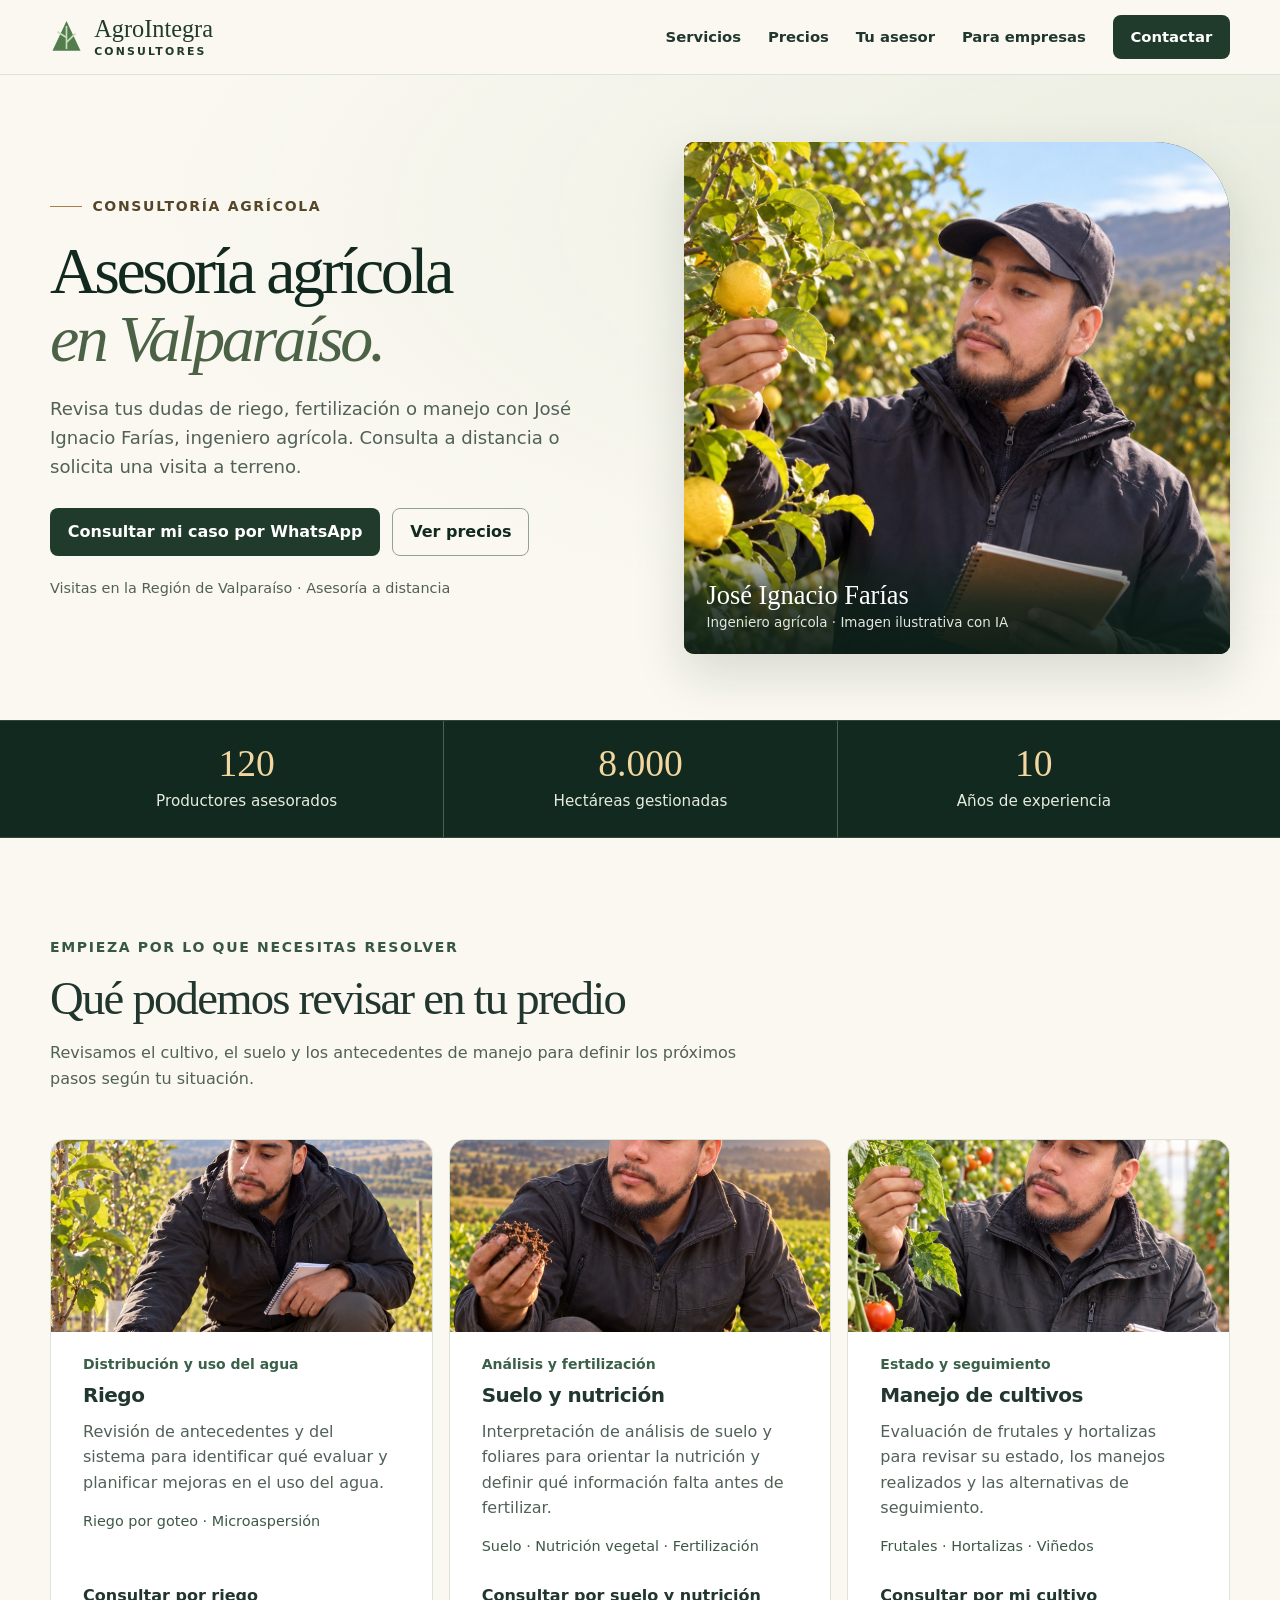
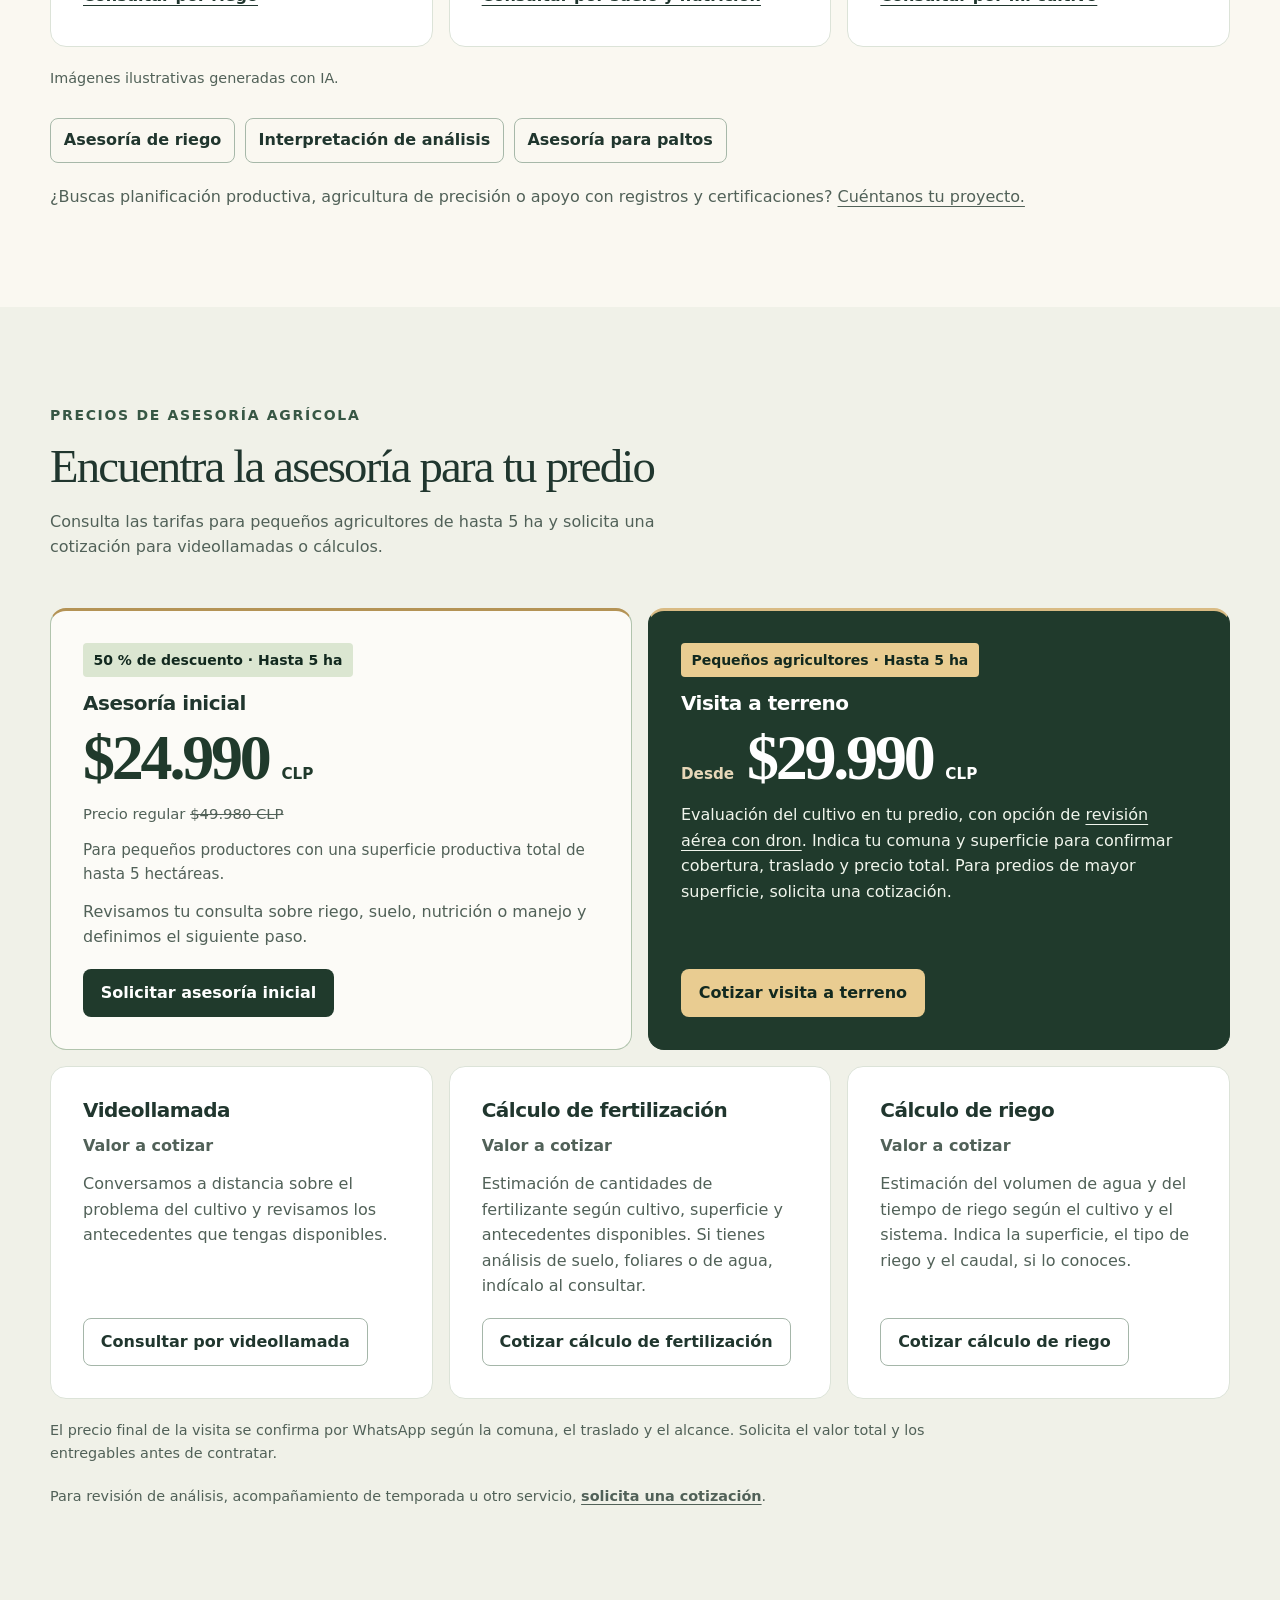
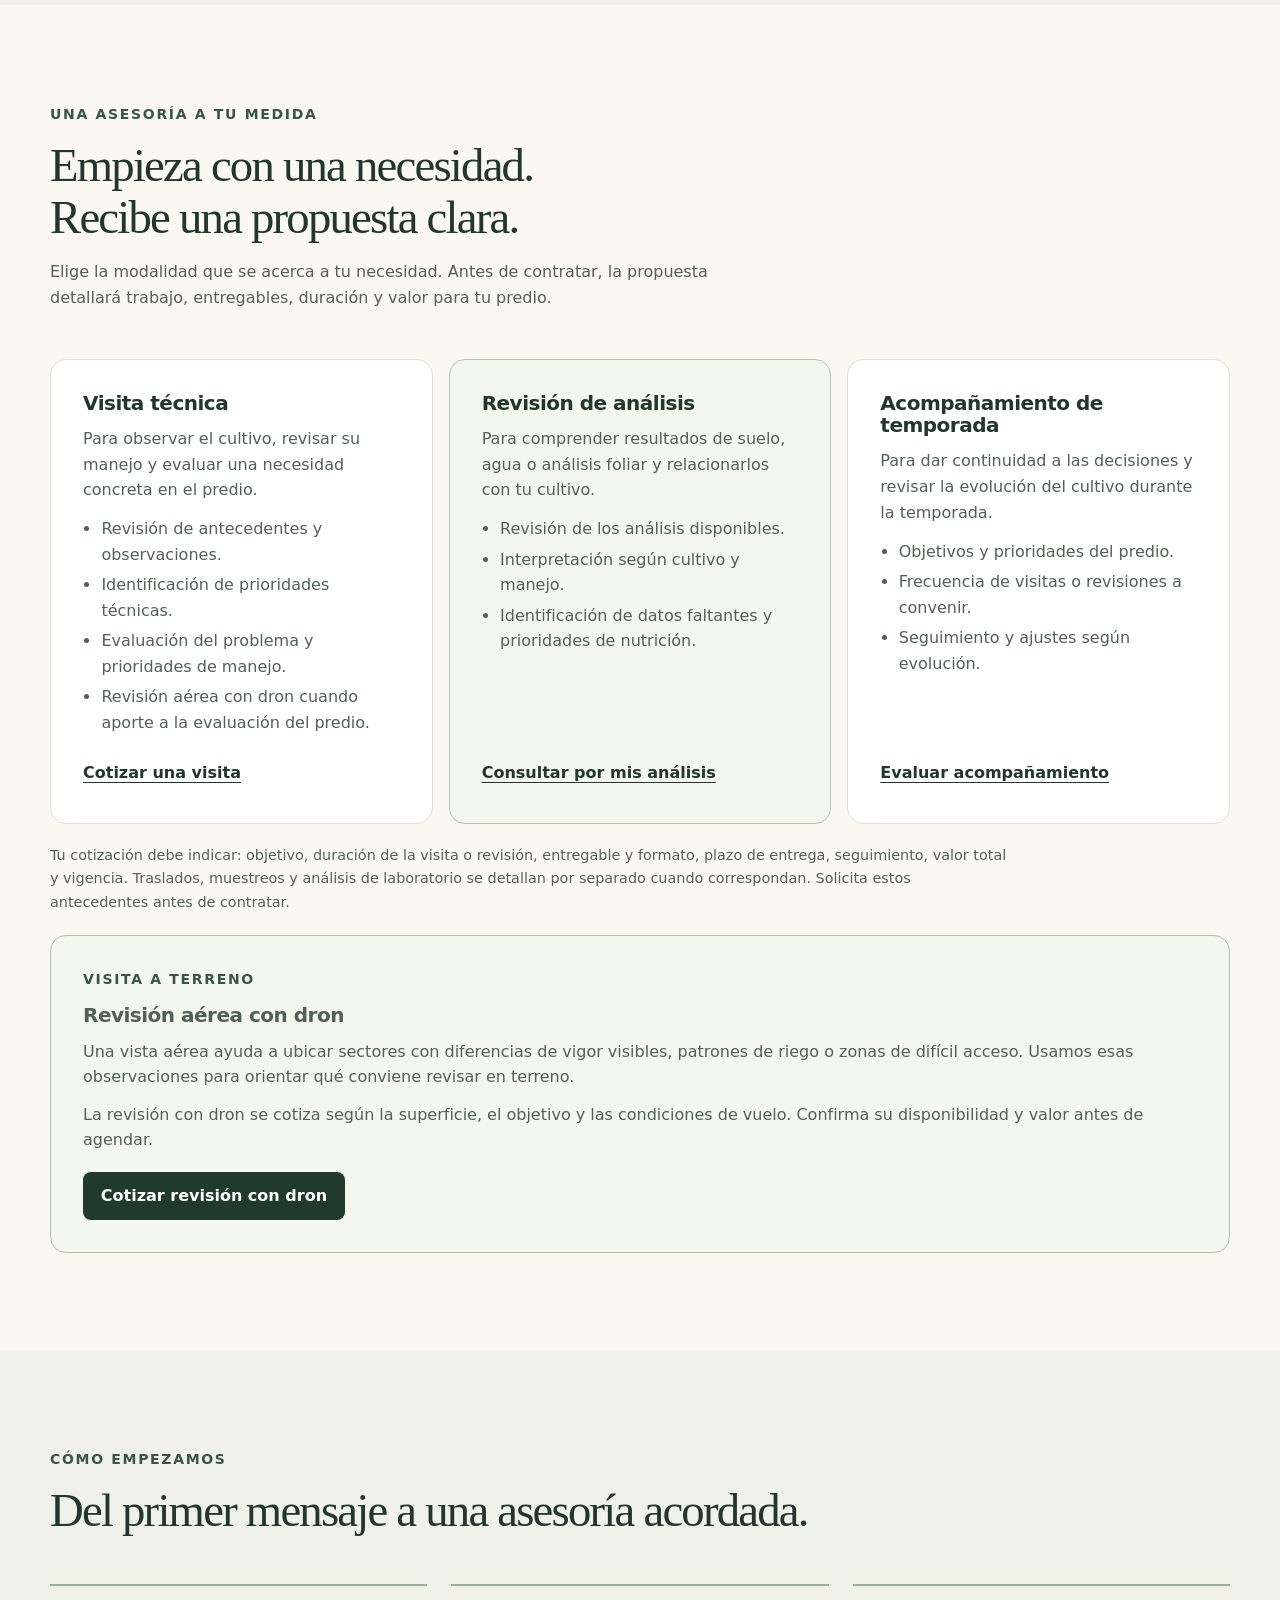
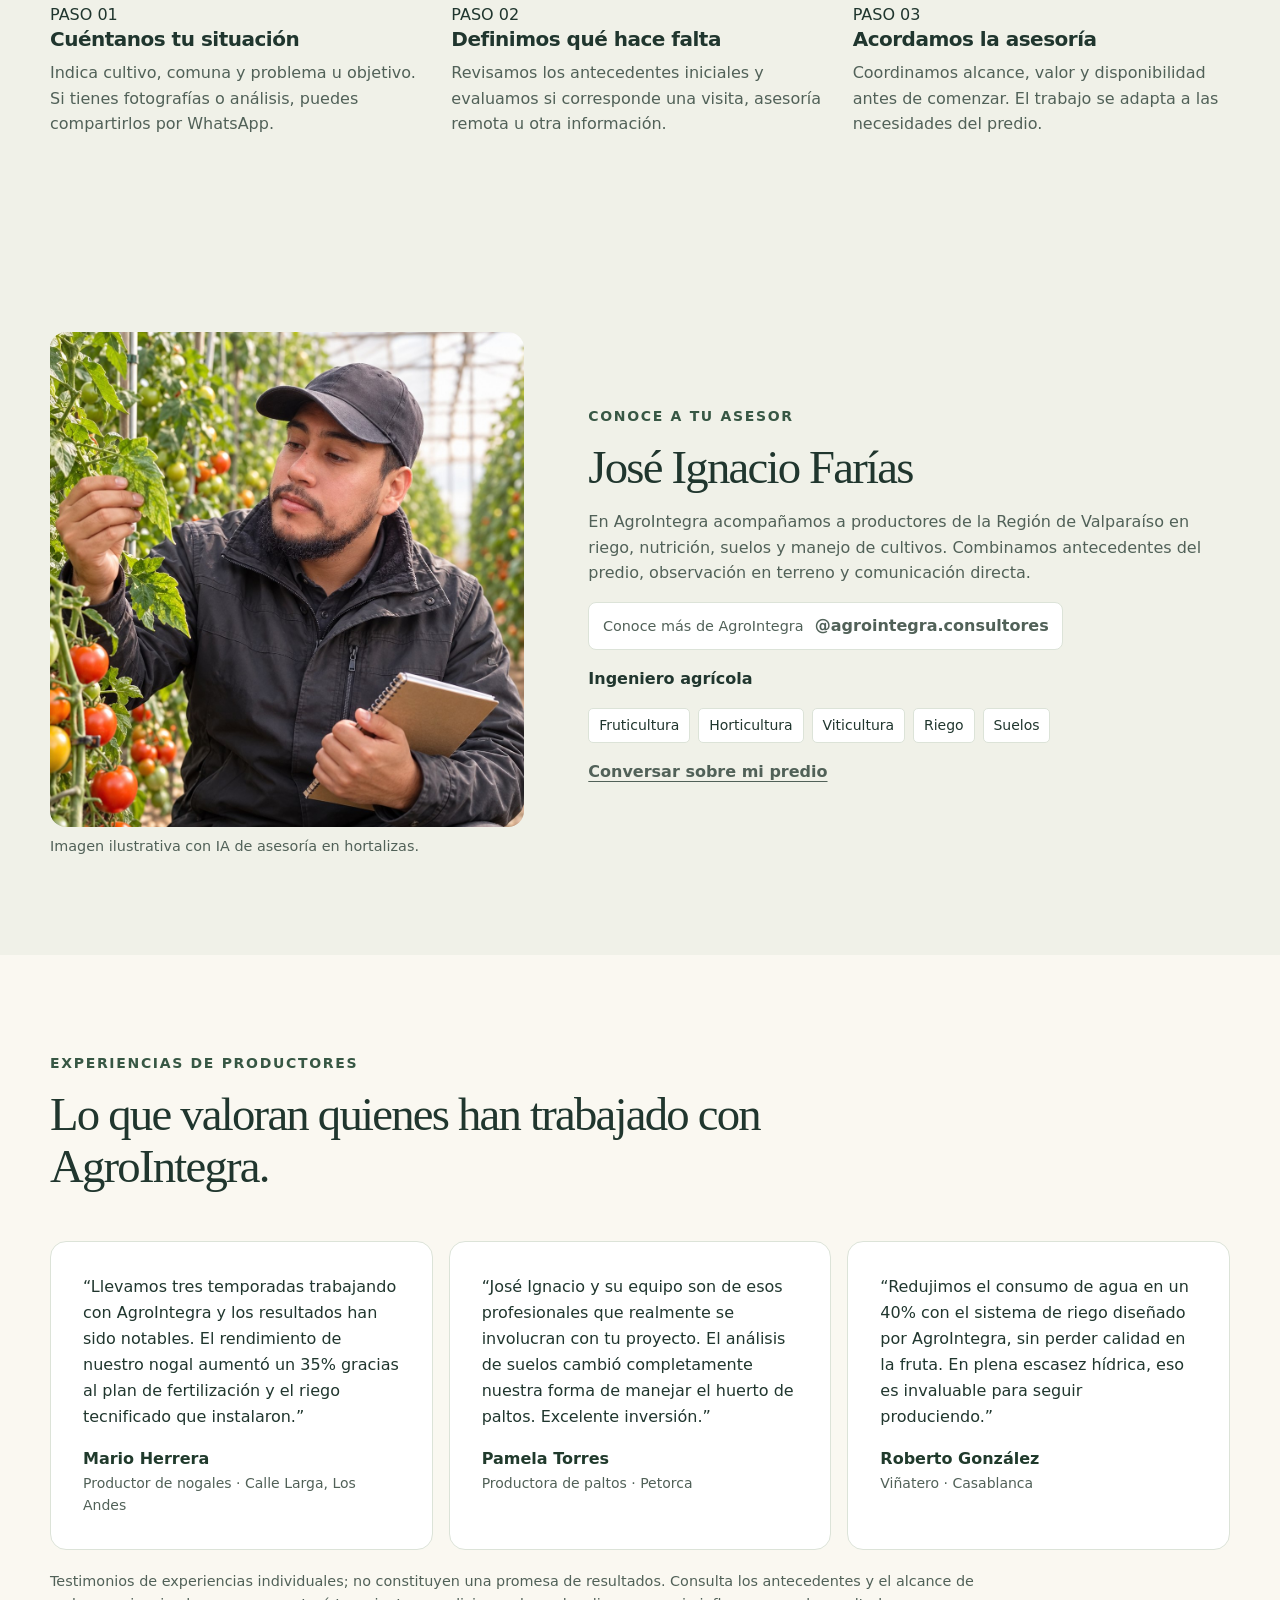
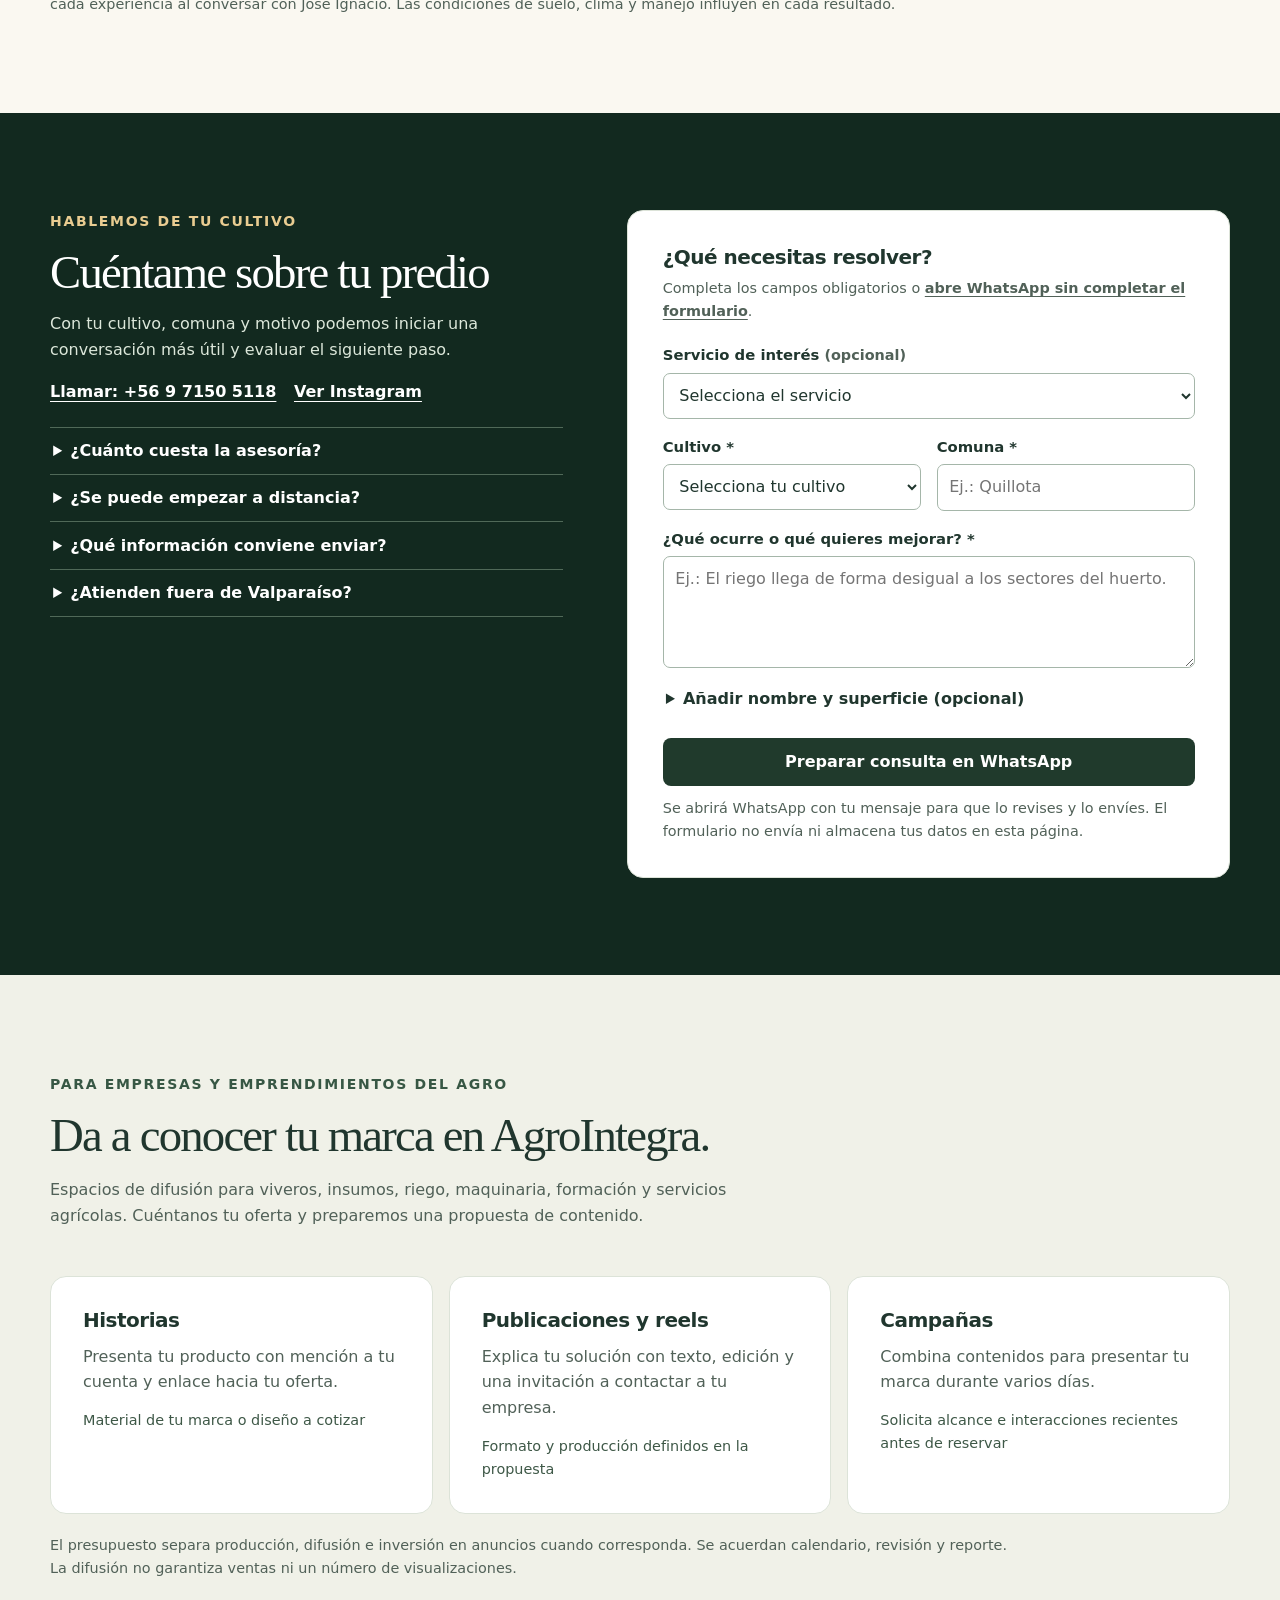
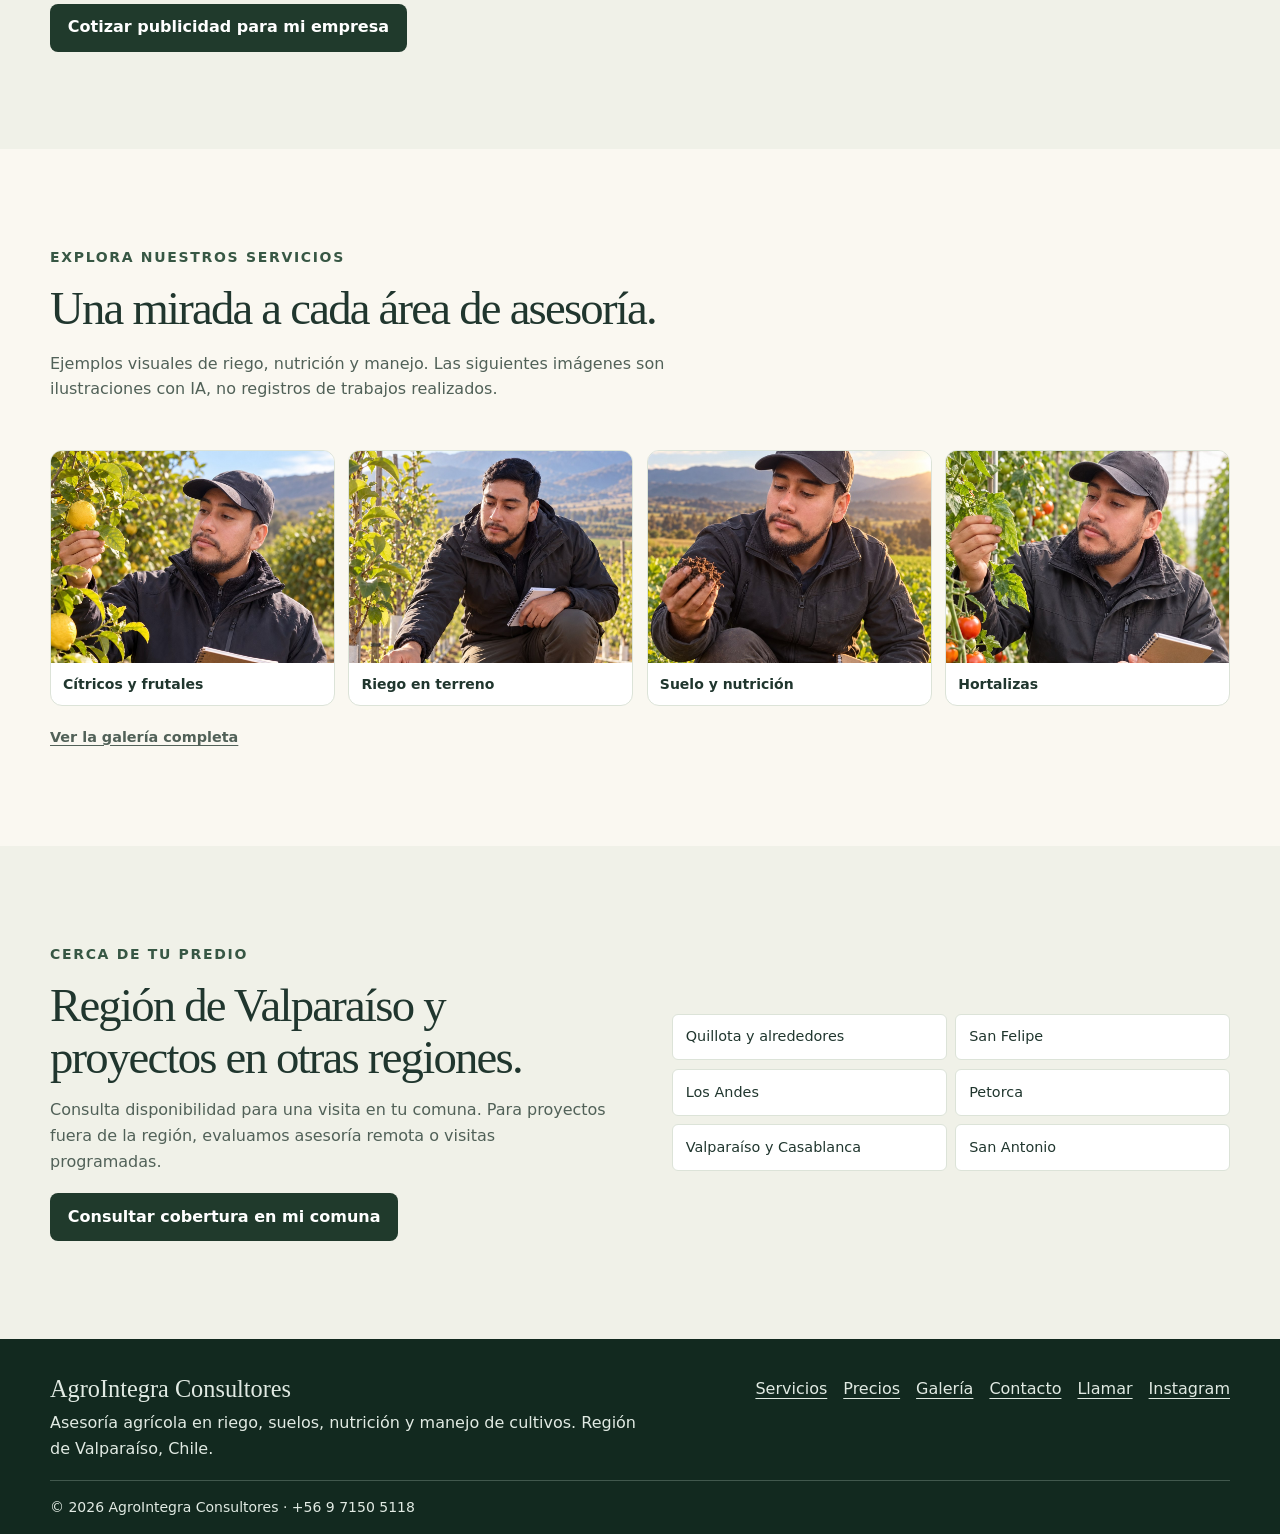
==== commit c310cf30: "Agrega revisión aérea con dron a las visitas a terreno" ====
--- a/index.html
+++ b/index.html
@@ -44,7 +44,7 @@
         <span class="price-badge">Pequeños agricultores · Hasta 5 ha</span>
         <h3>Visita a terreno</h3>
         <p class="price-value"><span class="price-prefix">Desde</span> $29.990 <span>CLP</span></p>
-        <p>Evaluación del cultivo en tu predio. Indica tu comuna y superficie para confirmar cobertura, traslado y precio total. Para predios de mayor superficie, solicita una cotización.</p>
+        <p>Evaluación del cultivo en tu predio, con opción de <a href="#revision-con-dron">revisión aérea con dron</a>. Indica tu comuna y superficie para confirmar cobertura, traslado y precio total. Para predios de mayor superficie, solicita una cotización.</p>
         <a class="btn btn-light" data-topic="visita" href="https://wa.me/56971505118" target="_blank" rel="noopener">Cotizar visita a terreno</a>
       </article>
       <article class="service">
@@ -70,11 +70,17 @@
     <p class="case-note">Para revisión de análisis, acompañamiento de temporada u otro servicio, <a class="inline-link" data-topic="general" href="https://wa.me/56971505118" target="_blank" rel="noopener">solicita una cotización</a>.</p>
   </div>
 </section>
-<section class="section" id="modalidades"><div class="wrap"><div class="intro"><span class="eyebrow">Una asesoría a tu medida</span><h2>Empieza con una necesidad.<br>Recibe una propuesta clara.</h2><p>Elige la modalidad que se acerca a tu necesidad. Antes de contratar, la propuesta detallará trabajo, entregables, duración y valor para tu predio.</p></div><div class="services"><article class="service"><span class="service-index">01 / EN TERRENO</span><h3>Visita técnica</h3><p>Para observar el cultivo, revisar su manejo y evaluar una necesidad concreta en el predio.</p><ul><li>Revisión de antecedentes y observaciones.</li><li>Identificación de prioridades técnicas.</li><li>Evaluación del problema y prioridades de manejo.</li></ul><a data-topic="visita" href="https://wa.me/56971505118" target="_blank" rel="noopener">Cotizar una visita</a></article><article class="service featured"><span class="service-index">02 / ANTECEDENTES</span><h3>Revisión de análisis</h3><p>Para comprender resultados de suelo, agua o análisis foliar y relacionarlos con tu cultivo.</p><ul><li>Revisión de los análisis disponibles.</li><li>Interpretación según cultivo y manejo.</li><li>Identificación de datos faltantes y prioridades de nutrición.</li></ul><a data-topic="analisis" href="https://wa.me/56971505118" target="_blank" rel="noopener">Consultar por mis análisis</a></article><article class="service"><span class="service-index">03 / CONTINUIDAD</span><h3>Acompañamiento de temporada</h3><p>Para dar continuidad a las decisiones y revisar la evolución del cultivo durante la temporada.</p><ul><li>Objetivos y prioridades del predio.</li><li>Frecuencia de visitas o revisiones a convenir.</li><li>Seguimiento y ajustes según evolución.</li></ul><a data-topic="temporada" href="https://wa.me/56971505118" target="_blank" rel="noopener">Evaluar acompañamiento</a></article></div><p class="case-note">Tu cotización debe indicar: objetivo, duración de la visita o revisión, entregable y formato, plazo de entrega, seguimiento, valor total y vigencia. Traslados, muestreos y análisis de laboratorio se detallan por separado cuando correspondan. Solicita estos antecedentes antes de contratar.</p></div></section>
+<section class="section" id="modalidades"><div class="wrap"><div class="intro"><span class="eyebrow">Una asesoría a tu medida</span><h2>Empieza con una necesidad.<br>Recibe una propuesta clara.</h2><p>Elige la modalidad que se acerca a tu necesidad. Antes de contratar, la propuesta detallará trabajo, entregables, duración y valor para tu predio.</p></div><div class="services"><article class="service"><span class="service-index">01 / EN TERRENO</span><h3>Visita técnica</h3><p>Para observar el cultivo, revisar su manejo y evaluar una necesidad concreta en el predio.</p><ul><li>Revisión de antecedentes y observaciones.</li><li>Identificación de prioridades técnicas.</li><li>Evaluación del problema y prioridades de manejo.</li><li>Revisión aérea con dron cuando aporte a la evaluación del predio.</li></ul><a data-topic="visita" href="https://wa.me/56971505118" target="_blank" rel="noopener">Cotizar una visita</a></article><article class="service featured"><span class="service-index">02 / ANTECEDENTES</span><h3>Revisión de análisis</h3><p>Para comprender resultados de suelo, agua o análisis foliar y relacionarlos con tu cultivo.</p><ul><li>Revisión de los análisis disponibles.</li><li>Interpretación según cultivo y manejo.</li><li>Identificación de datos faltantes y prioridades de nutrición.</li></ul><a data-topic="analisis" href="https://wa.me/56971505118" target="_blank" rel="noopener">Consultar por mis análisis</a></article><article class="service"><span class="service-index">03 / CONTINUIDAD</span><h3>Acompañamiento de temporada</h3><p>Para dar continuidad a las decisiones y revisar la evolución del cultivo durante la temporada.</p><ul><li>Objetivos y prioridades del predio.</li><li>Frecuencia de visitas o revisiones a convenir.</li><li>Seguimiento y ajustes según evolución.</li></ul><a data-topic="temporada" href="https://wa.me/56971505118" target="_blank" rel="noopener">Evaluar acompañamiento</a></article></div><p class="case-note">Tu cotización debe indicar: objetivo, duración de la visita o revisión, entregable y formato, plazo de entrega, seguimiento, valor total y vigencia. Traslados, muestreos y análisis de laboratorio se detallan por separado cuando correspondan. Solicita estos antecedentes antes de contratar.</p><aside class="service featured other-services" id="revision-con-dron" aria-labelledby="dron-titulo">
+  <span class="eyebrow">Visita a terreno</span>
+  <h3 id="dron-titulo">Revisión aérea con dron</h3>
+  <p>Una vista aérea ayuda a ubicar sectores con diferencias de vigor visibles, patrones de riego o zonas de difícil acceso. Usamos esas observaciones para orientar qué conviene revisar en terreno.</p>
+  <p>La revisión con dron se cotiza según la superficie, el objetivo y las condiciones de vuelo. Confirma su disponibilidad y valor antes de agendar.</p>
+  <a class="btn btn-main" data-topic="dron" href="https://wa.me/56971505118" target="_blank" rel="noopener">Cotizar revisión con dron</a>
+</aside></div></section>
 <section class="section cream" id="beneficios"><div class="wrap"><div class="intro"><span class="eyebrow">Cómo empezamos</span><h2>Del primer mensaje a una asesoría acordada.</h2></div><div class="steps"><article class="step"><span>PASO 01</span><h3>Cuéntanos tu situación</h3><p>Indica cultivo, comuna y problema u objetivo. Si tienes fotografías o análisis, puedes compartirlos por WhatsApp.</p></article><article class="step"><span>PASO 02</span><h3>Definimos qué hace falta</h3><p>Revisamos los antecedentes iniciales y evaluamos si corresponde una visita, asesoría remota u otra información.</p></article><article class="step"><span>PASO 03</span><h3>Acordamos la asesoría</h3><p>Coordinamos alcance, valor y disponibilidad antes de comenzar. El trabajo se adapta a las necesidades del predio.</p></article></div></div></section>
 <section class="section cream" id="nosotros"><div class="wrap advisor"><figure><img class="advisor-image" src="./images/instagram/02-tomate-invernadero.jpg" alt="Ilustración de José Ignacio revisando hortalizas en invernadero" width="1122" height="1402" loading="lazy" decoding="async"><figcaption class="small">Imagen ilustrativa con IA de asesoría en hortalizas.</figcaption></figure><div><span class="eyebrow">Conoce a tu asesor</span><h2>José Ignacio Farías</h2><p>En AgroIntegra acompañamos a productores de la Región de Valparaíso en riego, nutrición, suelos y manejo de cultivos. Combinamos antecedentes del predio, observación en terreno y comunicación directa.</p><p><a class="instagram-feature" href="https://www.instagram.com/agrointegra.consultores/" target="_blank" rel="noopener"><span>Conoce más de AgroIntegra</span><strong>@agrointegra.consultores</strong></a></p><p class="signature">Ingeniero agrícola</p><div class="tags" aria-label="Áreas de asesoría"><span>Fruticultura</span><span>Horticultura</span><span>Viticultura</span><span>Riego</span><span>Suelos</span></div><p><a class="inline-link" data-topic="asesoria" href="https://wa.me/56971505118" target="_blank" rel="noopener">Conversar sobre mi predio</a></p></div></div></section>
 <section class="section" id="testimonios"><div class="wrap"><div class="intro"><span class="eyebrow">Experiencias de productores</span><h2>Lo que valoran quienes han trabajado con AgroIntegra.</h2></div><div class="quotes"><figure class="quote"><blockquote>“Llevamos tres temporadas trabajando con AgroIntegra y los resultados han sido notables. El rendimiento de nuestro nogal aumentó un 35% gracias al plan de fertilización y el riego tecnificado que instalaron.”</blockquote><figcaption><strong>Mario Herrera</strong>Productor de nogales · Calle Larga, Los Andes</figcaption></figure><figure class="quote"><blockquote>“José Ignacio y su equipo son de esos profesionales que realmente se involucran con tu proyecto. El análisis de suelos cambió completamente nuestra forma de manejar el huerto de paltos. Excelente inversión.”</blockquote><figcaption><strong>Pamela Torres</strong>Productora de paltos · Petorca</figcaption></figure><figure class="quote"><blockquote>“Redujimos el consumo de agua en un 40% con el sistema de riego diseñado por AgroIntegra, sin perder calidad en la fruta. En plena escasez hídrica, eso es invaluable para seguir produciendo.”</blockquote><figcaption><strong>Roberto González</strong>Viñatero · Casablanca</figcaption></figure></div><p class="case-note">Testimonios de experiencias individuales; no constituyen una promesa de resultados. Consulta los antecedentes y el alcance de cada experiencia al conversar con José Ignacio. Las condiciones de suelo, clima y manejo influyen en cada resultado.</p></div></section>
-<section class="section cream" id="contacto"><div class="wrap contact-grid"><div class="contact-copy"><span class="eyebrow">Hablemos de tu cultivo</span><h2>Cuéntame sobre tu predio</h2><p>Con tu cultivo, comuna y motivo podemos iniciar una conversación más útil y evaluar el siguiente paso.</p><div class="contact-links"><a href="tel:+56971505118">Llamar: +56 9 7150 5118</a><a href="https://www.instagram.com/agrointegra.consultores/" target="_blank" rel="noopener">Ver Instagram</a></div><div class="faq"><details><summary>¿Cuánto cuesta la asesoría?</summary><p>La asesoría inicial cuesta $24.990 CLP con el descuento para pequeños productores de hasta 5 ha. La visita a terreno para ese mismo grupo parte en $29.990 CLP. Consulta <a href="#precios">los servicios y tarifas</a>. Para confirmar una cotización, indícanos cultivo, comuna, superficie y necesidad. El presupuesto especifica qué se revisa, duración, entregables, plazo, seguimiento y valor total. Confirma si incluye traslados, muestreo y laboratorio. Recibirás las condiciones antes de contratar.</p></details><details><summary>¿Se puede empezar a distancia?</summary><p>Podemos revisar los antecedentes iniciales por WhatsApp y evaluar si es posible continuar de forma remota o si hace falta una visita en terreno.</p></details><details><summary>¿Qué información conviene enviar?</summary><p>Cultivo, comuna, superficie aproximada y lo que observas o buscas mejorar. Si los tienes, añade fotografías recientes y análisis de suelo o agua en WhatsApp.</p></details><details><summary>¿Atienden fuera de Valparaíso?</summary><p>Para otras regiones, consulta por asesoría remota o visitas programadas. La disponibilidad se acuerda según el proyecto y la ubicación.</p></details></div></div><div class="contact-form"><h3>¿Qué necesitas resolver?</h3><p class="small">Completa los campos obligatorios o <a class="inline-link" data-topic="general" href="https://wa.me/56971505118" target="_blank" rel="noopener">abre WhatsApp sin completar el formulario</a>.</p><form id="contactForm"><div class="form-grid"><div class="field full"><label for="servicio-contacto">Servicio de interés <span class="small">(opcional)</span></label><select id="servicio-contacto" name="servicio"><option value="">Selecciona el servicio</option><option>Asesoría inicial</option><option>Visita a terreno</option><option>Videollamada</option><option>Cálculo de fertilización</option><option>Cálculo de riego</option><option>Otro servicio</option></select></div><div class="field"><label for="cultivo">Cultivo *</label><select id="cultivo" name="cultivo" required><option value="">Selecciona tu cultivo</option><option>Palto</option><option>Nogal</option><option>Vid de mesa</option><option>Vid vinífera</option><option>Cítricos</option><option>Arándanos</option><option>Hortalizas</option><option>Otros frutales</option><option>Cereales</option><option>Flores</option><option>Otro / proyecto por definir</option></select></div><div class="field"><label for="comuna">Comuna *</label><input id="comuna" name="comuna" autocomplete="address-level2" placeholder="Ej.: Quillota" maxlength="100" required></div><div class="field full"><label for="mensaje">¿Qué ocurre o qué quieres mejorar? *</label><textarea id="mensaje" name="mensaje" placeholder="Ej.: El riego llega de forma desigual a los sectores del huerto." maxlength="1500" required></textarea></div></div><details class="optional"><summary>Añadir nombre y superficie (opcional)</summary><div class="form-grid"><div class="field"><label for="nombre">Tu nombre</label><input id="nombre" name="nombre" autocomplete="given-name" maxlength="100"></div><div class="field"><label for="superficie">Superficie aproximada (ha)</label><input id="superficie" name="superficie" type="number" min="0.01" step="0.01" placeholder="Ej.: 5"></div></div></details><button class="btn btn-main" type="submit">Preparar consulta en WhatsApp</button><p class="form-help" id="formHelp">Se abrirá WhatsApp con tu mensaje para que lo revises y lo envíes. El formulario no envía ni almacena tus datos en esta página.</p><div class="form-result" id="formResult" role="status" hidden>Tu mensaje está preparado. <a id="whatsappFallback" href="https://wa.me/56971505118" target="_blank" rel="noopener">Abrir consulta en WhatsApp</a></div></form></div></div></section>
+<section class="section cream" id="contacto"><div class="wrap contact-grid"><div class="contact-copy"><span class="eyebrow">Hablemos de tu cultivo</span><h2>Cuéntame sobre tu predio</h2><p>Con tu cultivo, comuna y motivo podemos iniciar una conversación más útil y evaluar el siguiente paso.</p><div class="contact-links"><a href="tel:+56971505118">Llamar: +56 9 7150 5118</a><a href="https://www.instagram.com/agrointegra.consultores/" target="_blank" rel="noopener">Ver Instagram</a></div><div class="faq"><details><summary>¿Cuánto cuesta la asesoría?</summary><p>La asesoría inicial cuesta $24.990 CLP con el descuento para pequeños productores de hasta 5 ha. La visita a terreno para ese mismo grupo parte en $29.990 CLP. Consulta <a href="#precios">los servicios y tarifas</a>. Para confirmar una cotización, indícanos cultivo, comuna, superficie y necesidad. El presupuesto especifica qué se revisa, duración, entregables, plazo, seguimiento y valor total. Confirma si incluye traslados, muestreo y laboratorio. Recibirás las condiciones antes de contratar.</p></details><details><summary>¿Se puede empezar a distancia?</summary><p>Podemos revisar los antecedentes iniciales por WhatsApp y evaluar si es posible continuar de forma remota o si hace falta una visita en terreno.</p></details><details><summary>¿Qué información conviene enviar?</summary><p>Cultivo, comuna, superficie aproximada y lo que observas o buscas mejorar. Si los tienes, añade fotografías recientes y análisis de suelo o agua en WhatsApp.</p></details><details><summary>¿Atienden fuera de Valparaíso?</summary><p>Para otras regiones, consulta por asesoría remota o visitas programadas. La disponibilidad se acuerda según el proyecto y la ubicación.</p></details></div></div><div class="contact-form"><h3>¿Qué necesitas resolver?</h3><p class="small">Completa los campos obligatorios o <a class="inline-link" data-topic="general" href="https://wa.me/56971505118" target="_blank" rel="noopener">abre WhatsApp sin completar el formulario</a>.</p><form id="contactForm"><div class="form-grid"><div class="field full"><label for="servicio-contacto">Servicio de interés <span class="small">(opcional)</span></label><select id="servicio-contacto" name="servicio"><option value="">Selecciona el servicio</option><option>Asesoría inicial</option><option>Visita a terreno</option><option>Visita a terreno con revisión aérea</option><option>Videollamada</option><option>Cálculo de fertilización</option><option>Cálculo de riego</option><option>Otro servicio</option></select></div><div class="field"><label for="cultivo">Cultivo *</label><select id="cultivo" name="cultivo" required><option value="">Selecciona tu cultivo</option><option>Palto</option><option>Nogal</option><option>Vid de mesa</option><option>Vid vinífera</option><option>Cítricos</option><option>Arándanos</option><option>Hortalizas</option><option>Otros frutales</option><option>Cereales</option><option>Flores</option><option>Otro / proyecto por definir</option></select></div><div class="field"><label for="comuna">Comuna *</label><input id="comuna" name="comuna" autocomplete="address-level2" placeholder="Ej.: Quillota" maxlength="100" required></div><div class="field full"><label for="mensaje">¿Qué ocurre o qué quieres mejorar? *</label><textarea id="mensaje" name="mensaje" placeholder="Ej.: El riego llega de forma desigual a los sectores del huerto." maxlength="1500" required></textarea></div></div><details class="optional"><summary>Añadir nombre y superficie (opcional)</summary><div class="form-grid"><div class="field"><label for="nombre">Tu nombre</label><input id="nombre" name="nombre" autocomplete="given-name" maxlength="100"></div><div class="field"><label for="superficie">Superficie aproximada (ha)</label><input id="superficie" name="superficie" type="number" min="0.01" step="0.01" placeholder="Ej.: 5"></div></div></details><button class="btn btn-main" type="submit">Preparar consulta en WhatsApp</button><p class="form-help" id="formHelp">Se abrirá WhatsApp con tu mensaje para que lo revises y lo envíes. El formulario no envía ni almacena tus datos en esta página.</p><div class="form-result" id="formResult" role="status" hidden>Tu mensaje está preparado. <a id="whatsappFallback" href="https://wa.me/56971505118" target="_blank" rel="noopener">Abrir consulta en WhatsApp</a></div></form></div></div></section>
 <section class="section cream" id="publicidad"><div class="wrap"><div class="intro"><span class="eyebrow">Para empresas y emprendimientos del agro</span><h2>Da a conocer tu marca en AgroIntegra.</h2><p>Espacios de difusión para viveros, insumos, riego, maquinaria, formación y servicios agrícolas. Cuéntanos tu oferta y preparemos una propuesta de contenido.</p></div><div class="services"><article class="service"><h3>Historias</h3><p>Presenta tu producto con mención a tu cuenta y enlace hacia tu oferta.</p><span class="scope">Material de tu marca o diseño a cotizar</span></article><article class="service"><h3>Publicaciones y reels</h3><p>Explica tu solución con texto, edición y una invitación a contactar a tu empresa.</p><span class="scope">Formato y producción definidos en la propuesta</span></article><article class="service"><h3>Campañas</h3><p>Combina contenidos para presentar tu marca durante varios días.</p><span class="scope">Solicita alcance e interacciones recientes antes de reservar</span></article></div><p class="case-note">El presupuesto separa producción, difusión e inversión en anuncios cuando corresponda. Se acuerdan calendario, revisión y reporte. La difusión no garantiza ventas ni un número de visualizaciones.</p><p style="margin-top:24px"><a class="btn btn-main" data-topic="publicidad" href="https://wa.me/56971505118" target="_blank" rel="noopener">Cotizar publicidad para mi empresa</a></p></div></section>
 <section class="section" id="galeria"><div class="wrap"><div class="intro"><span class="eyebrow">Explora nuestros servicios</span><h2>Una mirada a cada área de asesoría.</h2><p>Ejemplos visuales de riego, nutrición y manejo. Las siguientes imágenes son ilustraciones con IA, no registros de trabajos realizados.</p></div><div class="gallery-grid"><figure class="gallery-card" data-category="cultivos"><img src="./images/instagram/01-citricos-visita-tecnica.jpg" width="1122" height="1402" alt="Ilustración de José Ignacio revisando cítricos" loading="lazy" decoding="async"><figcaption>Cítricos y frutales</figcaption></figure><figure class="gallery-card" data-category="riego"><img src="./images/instagram/04-riego-por-goteo.jpg" width="1122" height="1402" alt="Ilustración de revisión de riego por goteo" loading="lazy" decoding="async"><figcaption>Riego en terreno</figcaption></figure><figure class="gallery-card" data-category="suelos"><img src="./images/instagram/03-revision-de-suelo.jpg" width="1122" height="1402" alt="Ilustración de observación de suelo en campo" loading="lazy" decoding="async"><figcaption>Suelo y nutrición</figcaption></figure><figure class="gallery-card" data-category="cultivos"><img src="./images/instagram/02-tomate-invernadero.jpg" width="1122" height="1402" alt="Ilustración de revisión de tomates en invernadero" loading="lazy" decoding="async"><figcaption>Hortalizas</figcaption></figure></div><p class="gallery-note"><a class="inline-link" href="galeria.html">Ver la galería completa</a></p></div></section><section class="section cream" id="cobertura"><div class="wrap coverage"><div id="mapa" class="anchor"><span class="eyebrow">Cerca de tu predio</span><h2>Región de Valparaíso y proyectos en otras regiones.</h2><p>Consulta disponibilidad para una visita en tu comuna. Para proyectos fuera de la región, evaluamos asesoría remota o visitas programadas.</p><a class="btn btn-main" data-topic="cobertura" href="https://wa.me/56971505118" target="_blank" rel="noopener">Consultar cobertura en mi comuna</a></div><div class="areas" aria-label="Zonas de atención"><span>Quillota y alrededores</span><span>San Felipe</span><span>Los Andes</span><span>Petorca</span><span>Valparaíso y Casablanca</span><span>San Antonio</span></div></div></section>
 </main>
@@ -87,7 +93,7 @@
 toggle.addEventListener('click',()=>{const open=nav.classList.toggle('open');toggle.setAttribute('aria-expanded',String(open));toggle.setAttribute('aria-label',open?'Cerrar menú':'Abrir menú');});
 nav.querySelectorAll('a').forEach(a=>a.addEventListener('click',closeMenu));
 document.addEventListener('keydown',e=>{if(e.key==='Escape'){closeMenu();}});
-const topics={videollamada:"Hola, quiero consultar el precio de una videollamada con AgroIntegra. Superficie total del predio (ha): __.",fertilizacion:"Hola, quisiera cotizar un cálculo de fertilización. Superficie (ha): __. ¿Tengo análisis? __.",calculoRiego:"Hola, quisiera cotizar un cálculo de riego. Superficie (ha): __. Tipo de riego y caudal si lo conozco: __.",pequeno:"Hola, quiero solicitar la asesoría inicial para pequeños productores de hasta 5 ha, con 50 % de descuento y valor final de $24.990 CLP. Superficie total (ha): __. Confirmen modalidad, cobertura y alcance antes de reservar.",publicidad:"Hola, quiero promocionar mi empresa en AgroIntegra. Rubro: __. Cuenta de Instagram: __. Objetivo: __.",visita:'Hola, quisiera cotizar una visita a terreno con AgroIntegra. Vi la tarifa desde $29.990 CLP para pequeños agricultores de hasta 5 ha. Superficie total (ha): __. ¿Pueden confirmar cobertura, traslado y valor total?',analisis:'Hola, quisiera consultar por revisión de análisis de suelo, agua o foliares.',temporada:'Hola, quisiera evaluar acompañamiento técnico de temporada.',general:'Hola, vengo desde la página de AgroIntegra y quisiera consultar por mi cultivo.',riego:'Hola, vengo desde la página de AgroIntegra y quisiera consultar por riego.',nutricion:'Hola, vengo desde la página de AgroIntegra y quisiera consultar por suelo y nutrición.',cultivo:'Hola, vengo desde la página de AgroIntegra y quisiera revisar un problema en mi cultivo.',asesoria:'Hola José Ignacio, quisiera conversar sobre una asesoría para mi predio.',cobertura:'Hola, quisiera consultar cobertura y disponibilidad de asesoría en mi comuna.'};
+const topics={videollamada:"Hola, quiero consultar el precio de una videollamada con AgroIntegra. Superficie total del predio (ha): __.",fertilizacion:"Hola, quisiera cotizar un cálculo de fertilización. Superficie (ha): __. ¿Tengo análisis? __.",calculoRiego:"Hola, quisiera cotizar un cálculo de riego. Superficie (ha): __. Tipo de riego y caudal si lo conozco: __.",pequeno:"Hola, quiero solicitar la asesoría inicial para pequeños productores de hasta 5 ha, con 50 % de descuento y valor final de $24.990 CLP. Superficie total (ha): __. Confirmen modalidad, cobertura y alcance antes de reservar.",publicidad:"Hola, quiero promocionar mi empresa en AgroIntegra. Rubro: __. Cuenta de Instagram: __. Objetivo: __.",visita:'Hola, quisiera cotizar una visita a terreno con AgroIntegra. Vi la tarifa desde $29.990 CLP para pequeños agricultores de hasta 5 ha. Superficie total (ha): __. ¿Pueden confirmar cobertura, traslado y valor total?',dron:'Hola, quisiera cotizar una visita a terreno con revisión aérea con dron. Superficie del predio (ha): __. Sectores que quiero revisar: __. ¿Pueden confirmar disponibilidad y precio total?',analisis:'Hola, quisiera consultar por revisión de análisis de suelo, agua o foliares.',temporada:'Hola, quisiera evaluar acompañamiento técnico de temporada.',general:'Hola, vengo desde la página de AgroIntegra y quisiera consultar por mi cultivo.',riego:'Hola, vengo desde la página de AgroIntegra y quisiera consultar por riego.',nutricion:'Hola, vengo desde la página de AgroIntegra y quisiera consultar por suelo y nutrición.',cultivo:'Hola, vengo desde la página de AgroIntegra y quisiera revisar un problema en mi cultivo.',asesoria:'Hola José Ignacio, quisiera conversar sobre una asesoría para mi predio.',cobertura:'Hola, quisiera consultar cobertura y disponibilidad de asesoría en mi comuna.'};
 const campaign=new URLSearchParams(location.search); const attribution=['utm_source','utm_medium','utm_campaign'].filter(k=>campaign.has(k)).map(k=>k+': '+campaign.get(k).replace(/[^a-zA-Z0-9_ -]/g,'').slice(0,80)).join(' | ');
 function whatsappUrl(message){if(attribution)message+='\nOrigen: '+attribution;return 'https://wa.me/56971505118?text='+encodeURIComponent(message);}
 document.querySelectorAll('[data-topic]').forEach(a=>{a.href=whatsappUrl(topics[a.dataset.topic]+(a.dataset.topic==='publicidad'?'':'\n\nCultivo: \nComuna: \nNecesidad: '));});
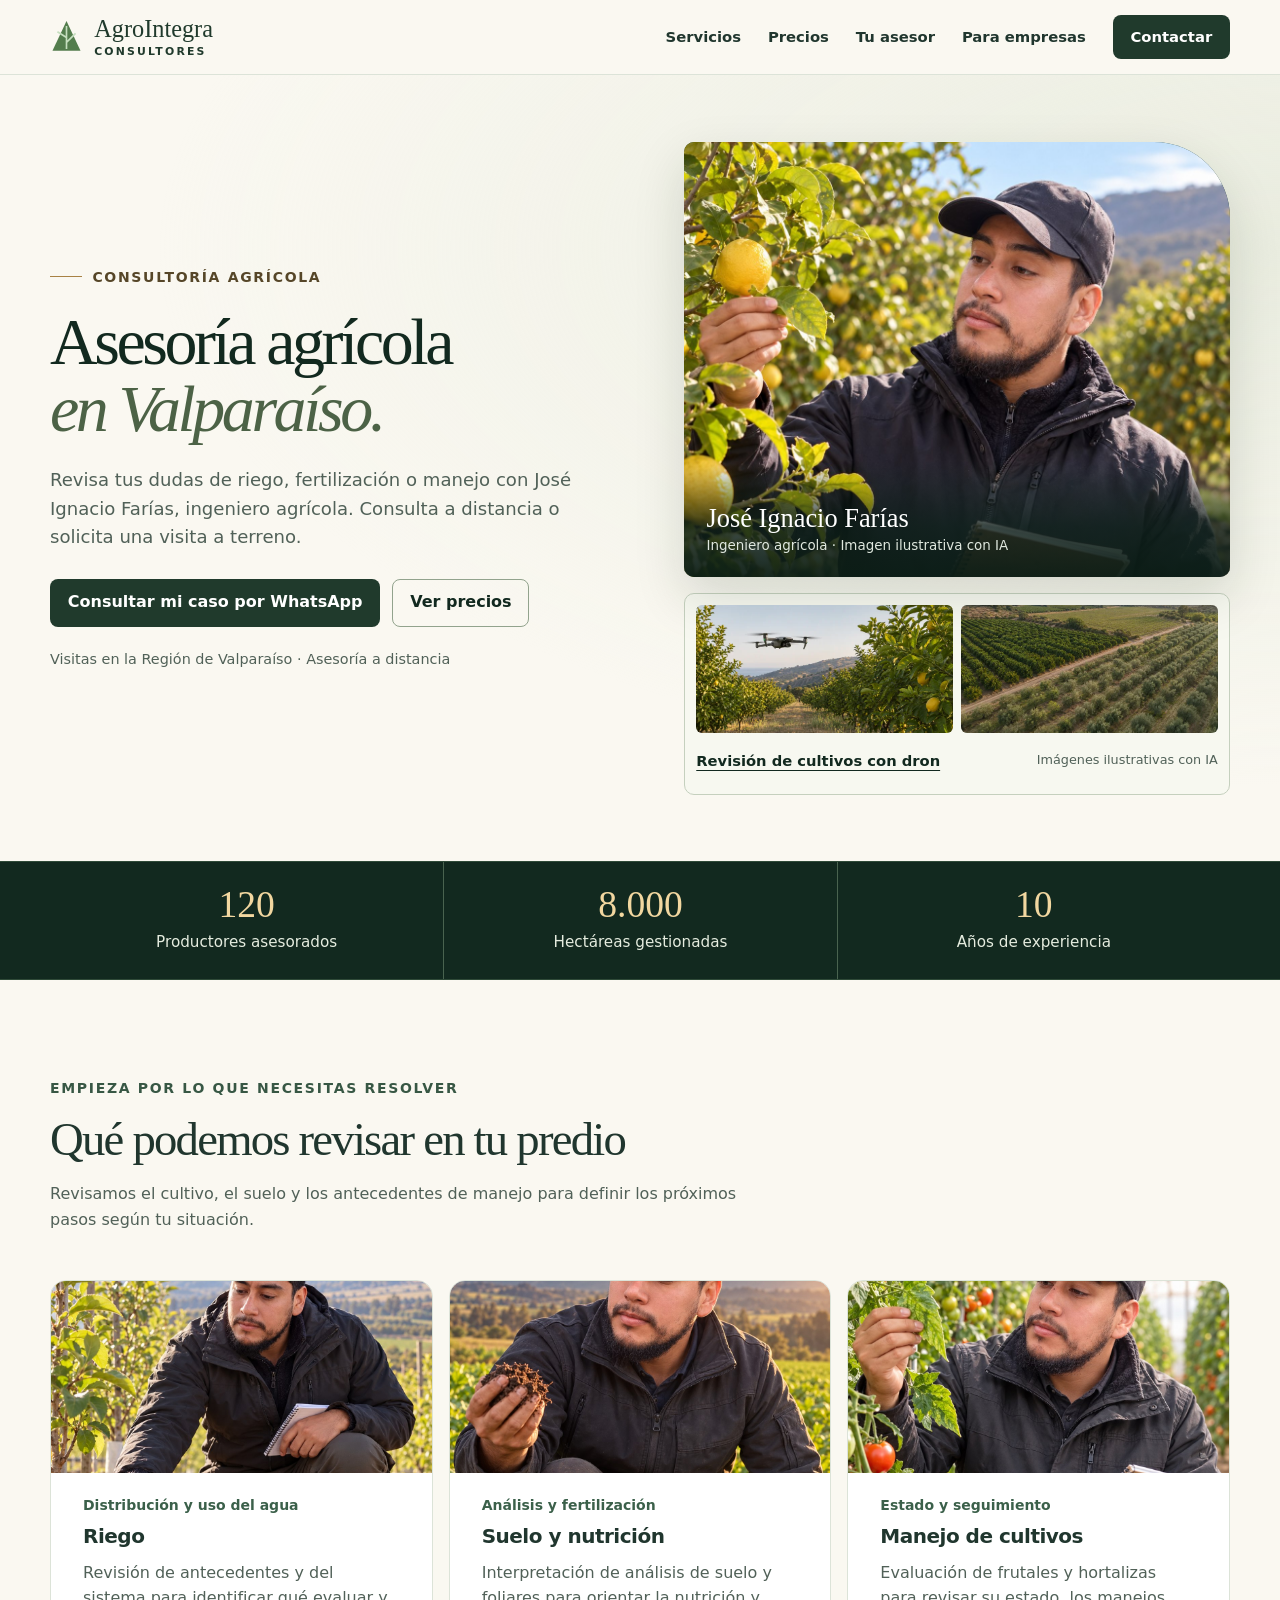
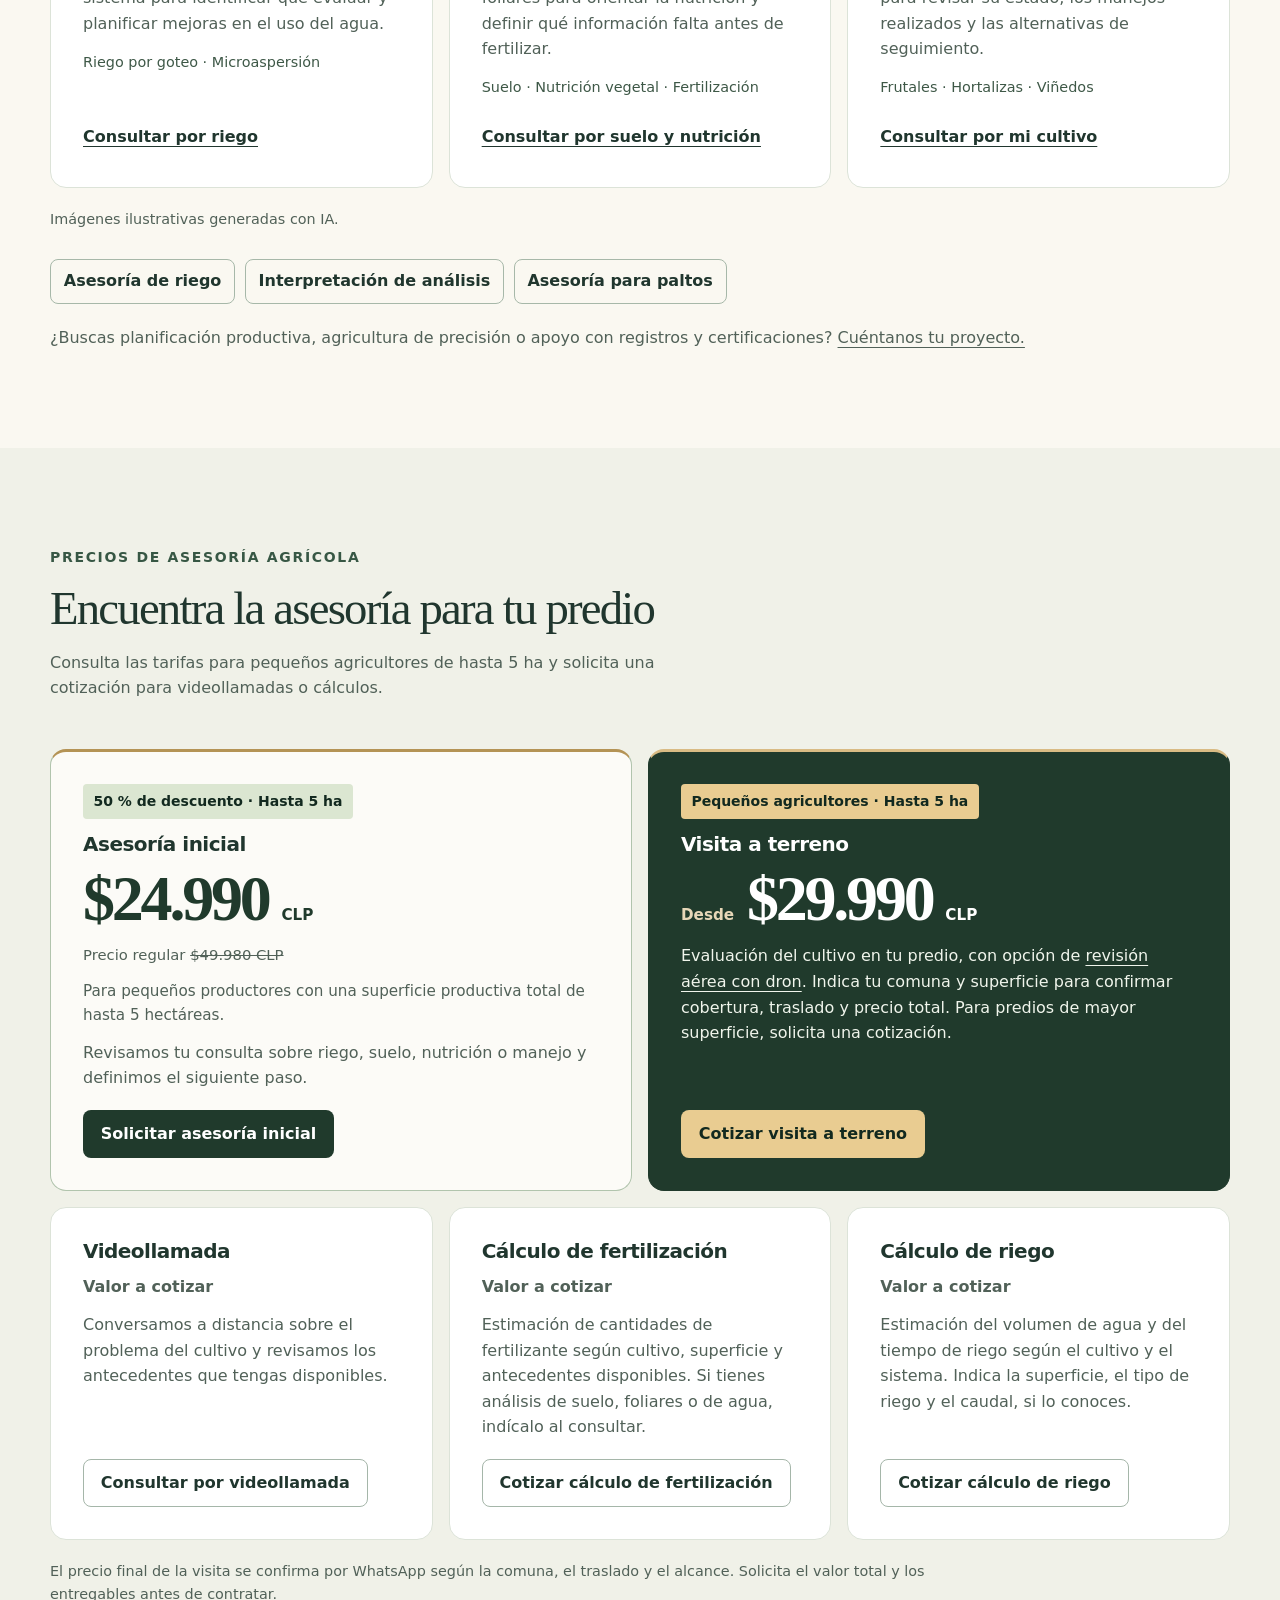
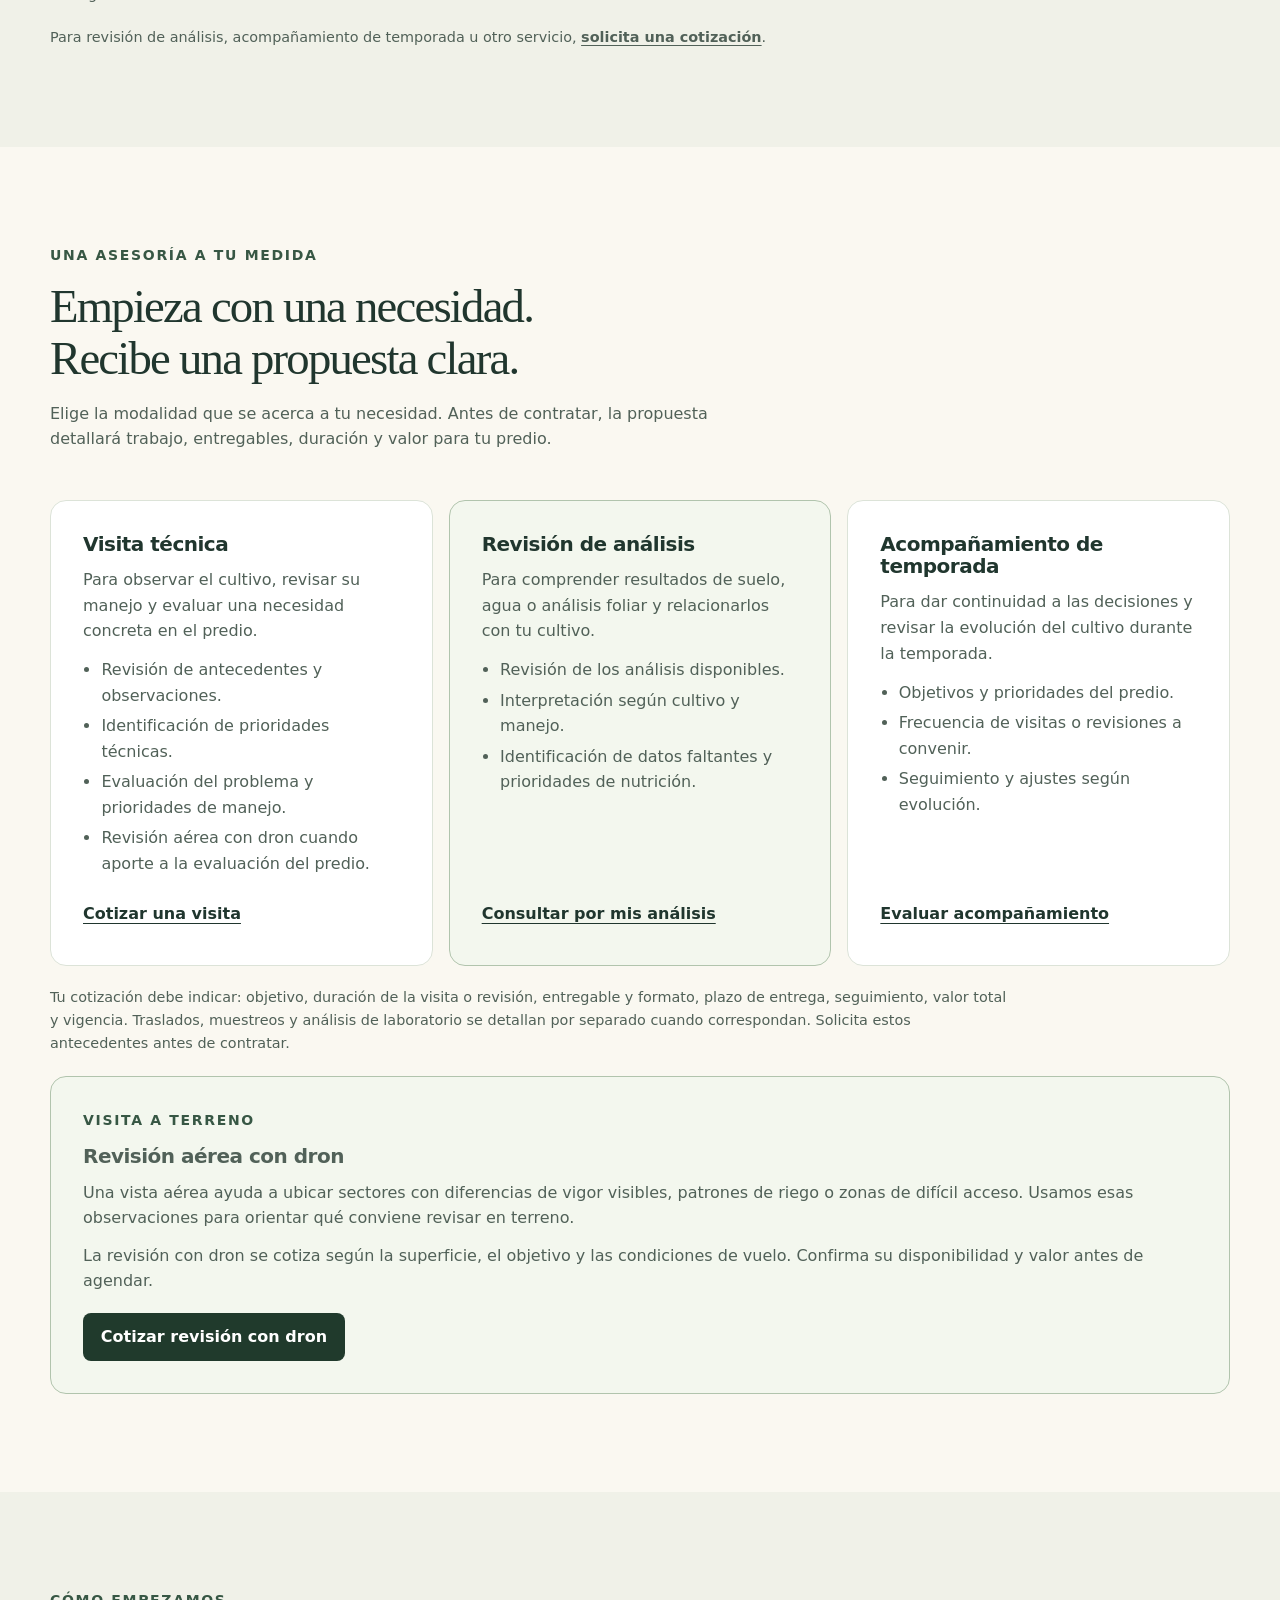
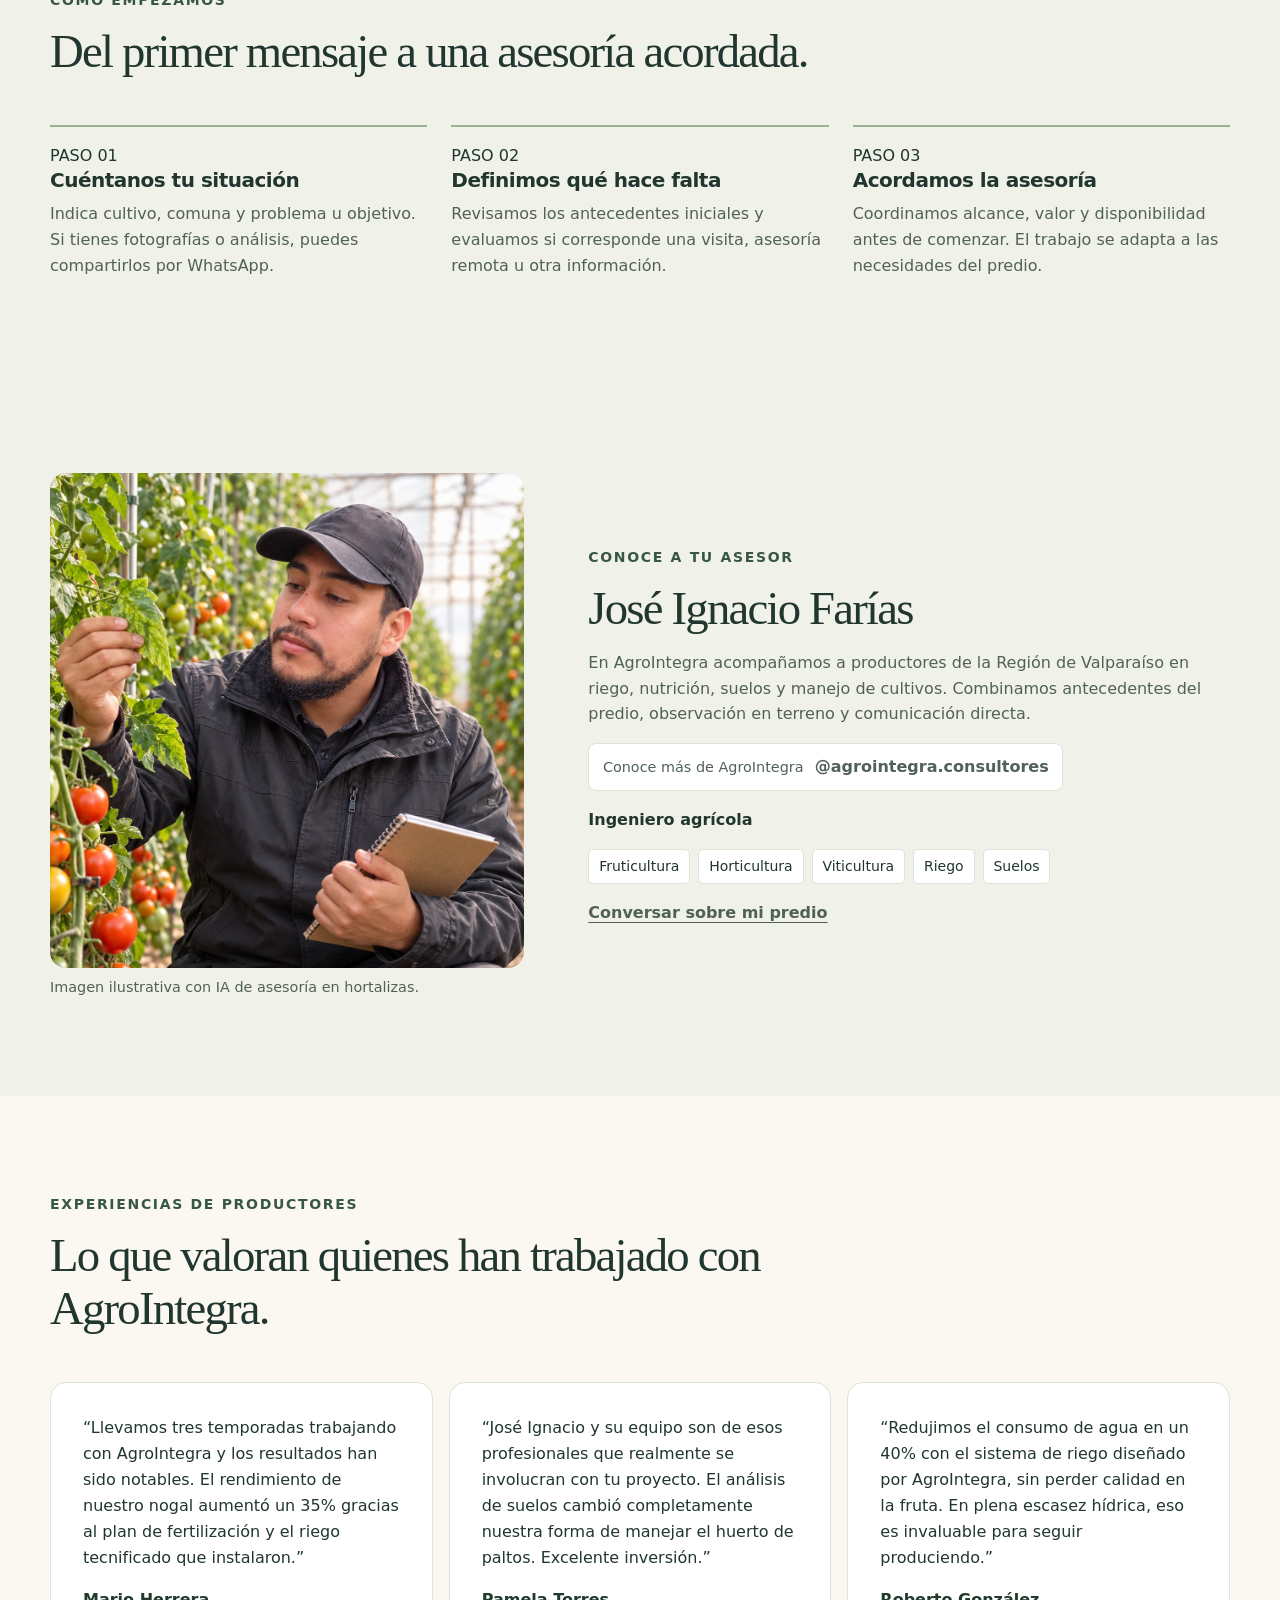
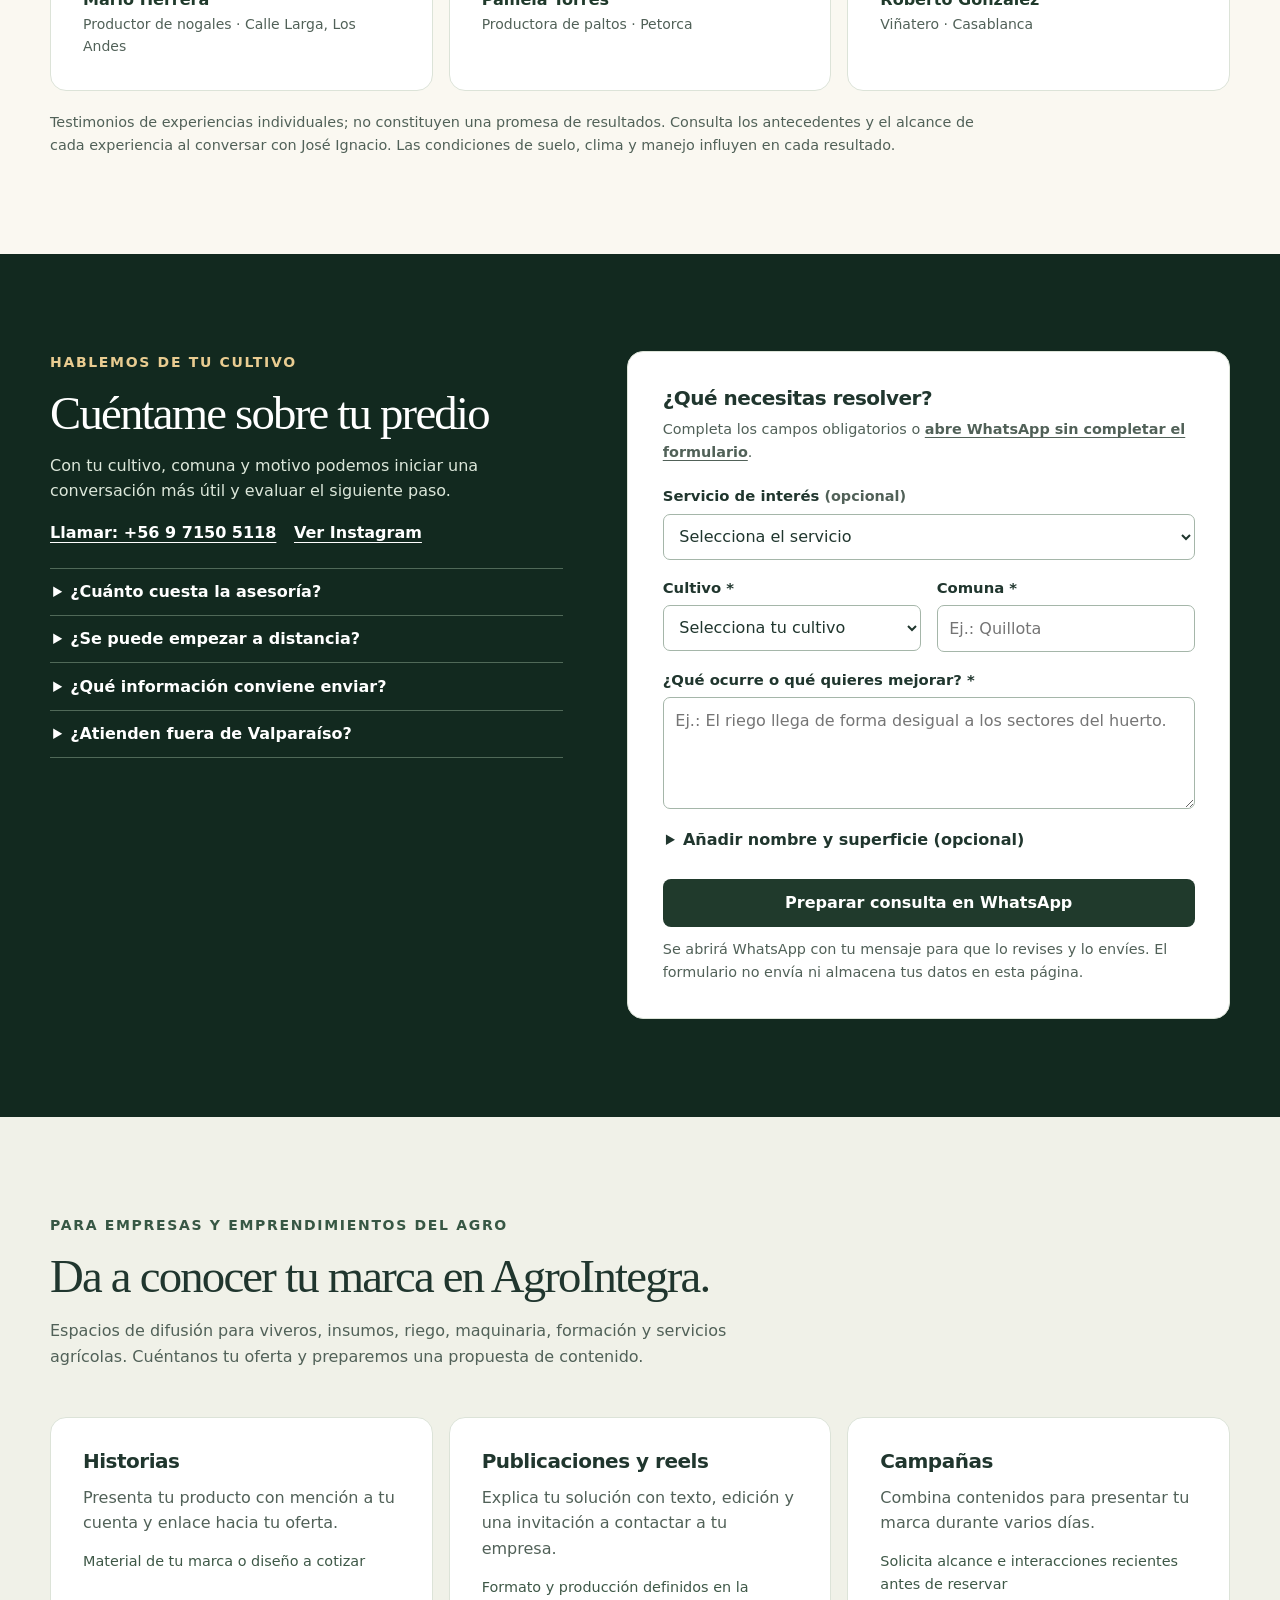
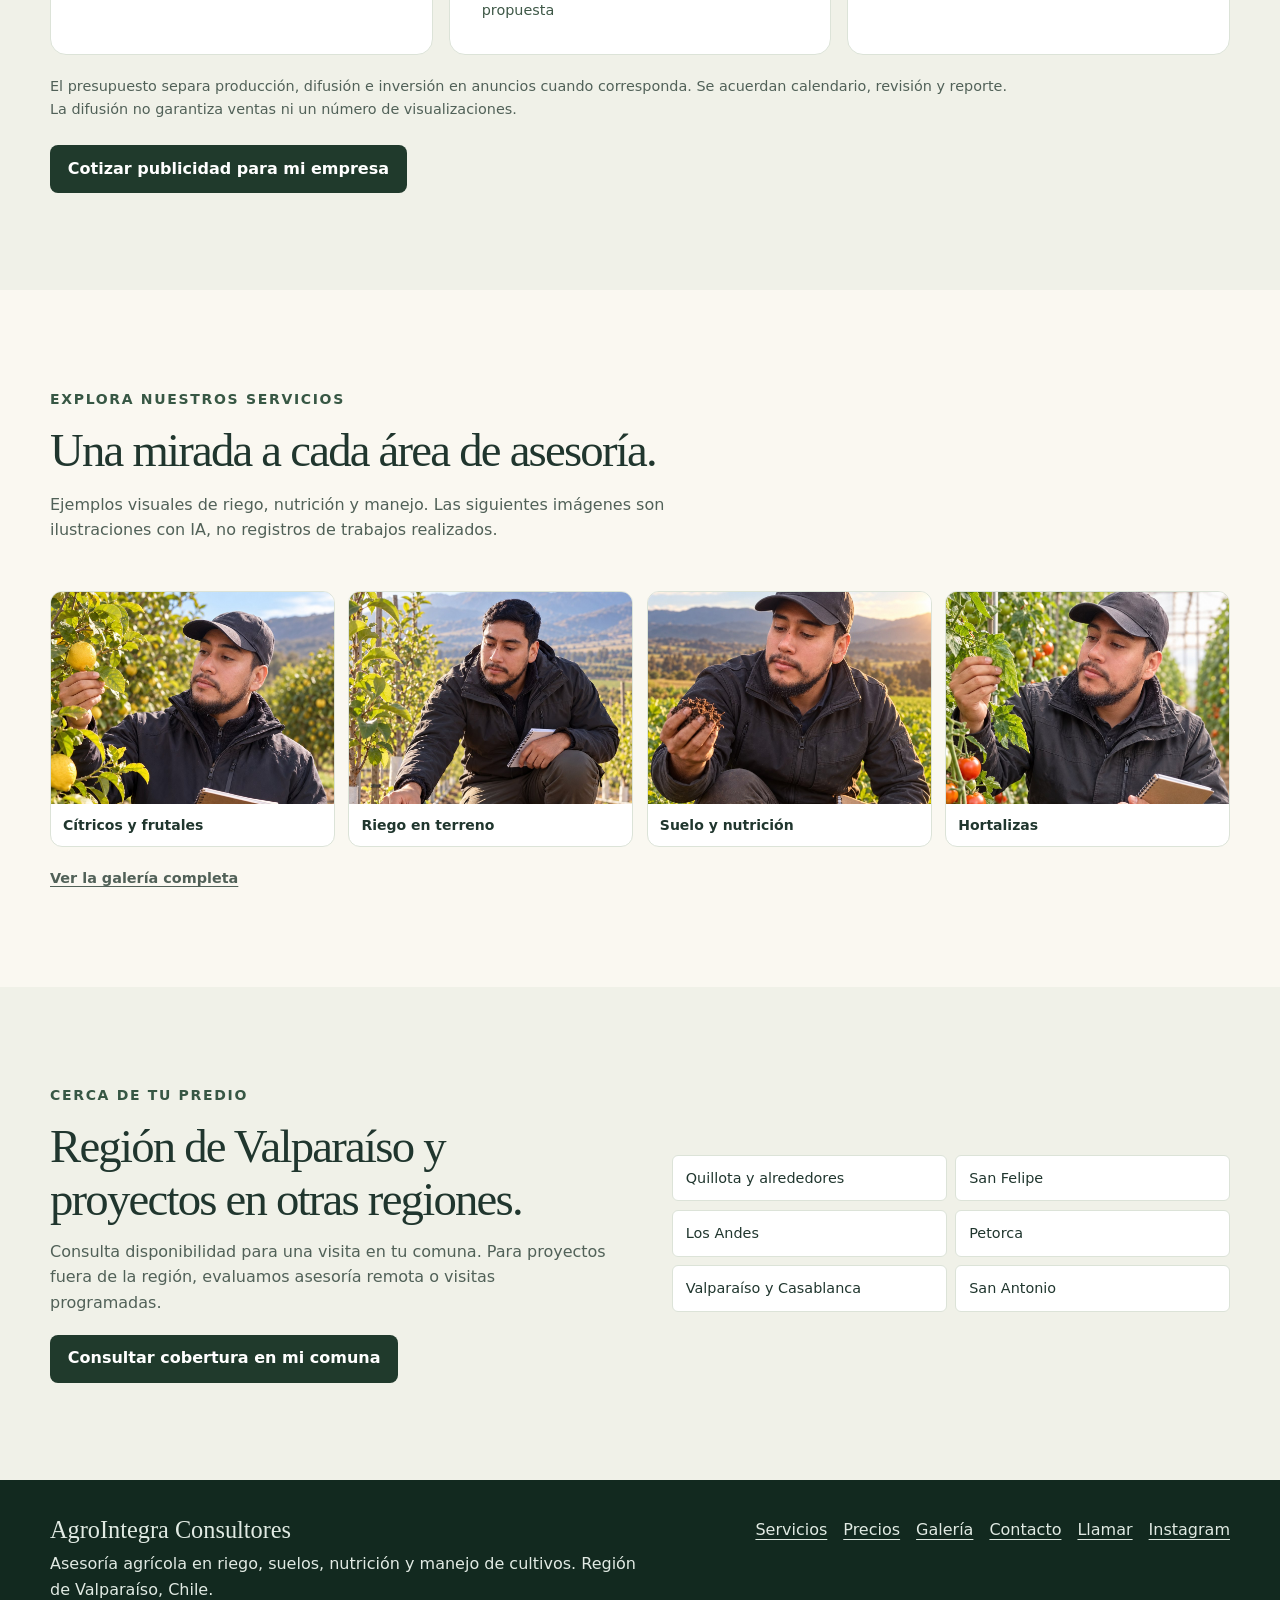
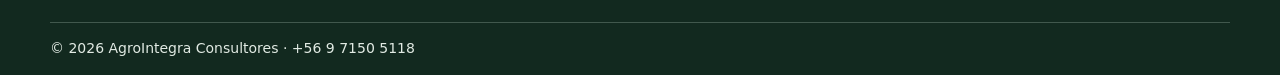
==== commit ddc99d27: "Añade imágenes de dron y cultivos a la portada de AgroIntegra" ====
--- a/index.html
+++ b/index.html
@@ -14,13 +14,23 @@
 <meta property="og:image" content="https://agrointegra-consultores.pages.dev/images/instagram/01-citricos-visita-tecnica.jpg">
 <meta property="og:image:alt" content="José Ignacio en un huerto de cítricos">
 <meta name="theme-color" content="#102a22">
-<link rel="stylesheet" href="./agrointegra.css?v=premium-1">
+<link rel="stylesheet" href="./agrointegra.css?v=portada-dron">
 </head>
 <body>
 <a class="skip" href="#hero">Saltar al contenido principal</a>
 <header><div class="wrap header-inner"><a class="brand" href="#hero" aria-label="AgroIntegra, inicio"><svg viewBox="0 0 40 44" aria-hidden="true"><path d="M20 2 37 38H3Z" fill="#537d4d"/><path d="M20 8v28M20 22 9 15M20 28 31 17" fill="none" stroke="#c5dfbf" stroke-width="2"/></svg><span class="brand-name">AgroIntegra<small>Consultores</small></span></a><button class="menu-toggle" id="navToggle" aria-expanded="false" aria-controls="nav" aria-label="Abrir menú">Menú</button><nav id="nav" aria-label="Menú principal"><a href="#servicios">Servicios</a><a href="#precios">Precios</a><a href="#nosotros">Tu asesor</a><a href="#publicidad">Para empresas</a><a class="btn btn-main" href="#contacto">Contactar</a></nav></div></header>
 <main>
-<section class="hero" id="hero" tabindex="-1"><div class="wrap"><div class="hero-grid"><div class="hero-copy"><span class="eyebrow hero-eyebrow">Consultoría agrícola</span><h1>Asesoría agrícola<br><em>en Valparaíso.</em></h1><p>Revisa tus dudas de riego, fertilización o manejo con José Ignacio Farías, ingeniero agrícola. Consulta a distancia o solicita una visita a terreno.</p><div class="button-row"><a class="btn btn-main" data-topic="general" href="https://wa.me/56971505118" target="_blank" rel="noopener">Consultar mi caso por WhatsApp</a><a class="btn btn-outline" href="#precios">Ver precios</a></div><p class="hero-note">Visitas en la Región de Valparaíso · Asesoría a distancia</p></div><figure class="hero-portrait"><img src="./images/instagram/01-citricos-visita-tecnica.jpg" alt="Ilustración de José Ignacio en un huerto de cítricos" width="1122" height="1402" fetchpriority="high"><figcaption><strong>José Ignacio Farías</strong><span>Ingeniero agrícola · Imagen ilustrativa con IA</span></figcaption></figure></div></div></section>
+<section class="hero" id="hero" tabindex="-1"><div class="wrap"><div class="hero-grid"><div class="hero-copy"><span class="eyebrow hero-eyebrow">Consultoría agrícola</span><h1>Asesoría agrícola<br><em>en Valparaíso.</em></h1><p>Revisa tus dudas de riego, fertilización o manejo con José Ignacio Farías, ingeniero agrícola. Consulta a distancia o solicita una visita a terreno.</p><div class="button-row"><a class="btn btn-main" data-topic="general" href="https://wa.me/56971505118" target="_blank" rel="noopener">Consultar mi caso por WhatsApp</a><a class="btn btn-outline" href="#precios">Ver precios</a></div><p class="hero-note">Visitas en la Región de Valparaíso · Asesoría a distancia</p></div><div class="hero-visual"><figure class="hero-portrait"><img src="./images/instagram/01-citricos-visita-tecnica.jpg" alt="Ilustración de José Ignacio en un huerto de cítricos" width="1122" height="1402" fetchpriority="high"><figcaption><strong>José Ignacio Farías</strong><span>Ingeniero agrícola · Imagen ilustrativa con IA</span></figcaption></figure>
+<figure class="hero-drone">
+  <div class="drone-photos">
+    <img src="./images/dron-en-huerto.webp" width="768" height="512" alt="Dron con cámara sobre un huerto de cítricos" decoding="async">
+    <img src="./images/vista-aerea-cultivos.webp" width="768" height="512" alt="Vista aérea de hileras de cultivo y caminos del predio" decoding="async">
+  </div>
+  <figcaption class="hero-drone-caption">
+    <a class="inline-link" href="#revision-con-dron">Revisión de cultivos con dron</a>
+    <small>Imágenes ilustrativas con IA</small>
+  </figcaption>
+</figure></div></div></div></section>
 <div class="proof-strip"><div class="wrap proof" aria-label="Experiencia de AgroIntegra"><div><strong>120</strong><span>Productores asesorados</span></div><div><strong>8.000</strong><span>Hectáreas gestionadas</span></div><div><strong>10</strong><span>Años de experiencia</span></div></div></div>
 <section class="section cream" id="servicios"><div class="wrap"><div class="intro"><span class="eyebrow">Empieza por lo que necesitas resolver</span><h2>Qué podemos revisar en tu predio</h2><p>Revisamos el cultivo, el suelo y los antecedentes de manejo para definir los próximos pasos según tu situación.</p></div><div class="services"><article class="service" id="riego-fert"><span class="service-index" aria-hidden="true">01</span><img class="service-photo" loading="lazy" decoding="async" alt="" width="1122" height="1402" src="./images/instagram/04-riego-por-goteo.jpg"><span class="service-kicker">Distribución y uso del agua</span><h3>Riego</h3><p>Revisión de antecedentes y del sistema para identificar qué evaluar y planificar mejoras en el uso del agua.</p><span class="scope">Riego por goteo · Microaspersión</span><a data-topic="riego" href="https://wa.me/56971505118" target="_blank" rel="noopener">Consultar por riego</a></article><article class="service"><span class="service-index" aria-hidden="true">02</span><img class="service-photo" loading="lazy" decoding="async" alt="" width="1122" height="1402" src="./images/instagram/03-revision-de-suelo.jpg"><span class="service-kicker">Análisis y fertilización</span><h3>Suelo y nutrición</h3><p>Interpretación de análisis de suelo y foliares para orientar la nutrición y definir qué información falta antes de fertilizar.</p><span class="scope">Suelo · Nutrición vegetal · Fertilización</span><a data-topic="nutricion" href="https://wa.me/56971505118" target="_blank" rel="noopener">Consultar por suelo y nutrición</a></article><article class="service"><span class="service-index" aria-hidden="true">03</span><img class="service-photo" loading="lazy" decoding="async" alt="" width="1122" height="1402" src="./images/instagram/02-tomate-invernadero.jpg"><span class="service-kicker">Estado y seguimiento</span><h3>Manejo de cultivos</h3><p>Evaluación de frutales y hortalizas para revisar su estado, los manejos realizados y las alternativas de seguimiento.</p><span class="scope">Frutales · Hortalizas · Viñedos</span><a data-topic="cultivo" href="https://wa.me/56971505118" target="_blank" rel="noopener">Consultar por mi cultivo</a></article></div><p class="case-note">Imágenes ilustrativas generadas con IA.</p><div class="topic-links"><a href="riego.html">Asesoría de riego</a><a href="analisis-suelo.html">Interpretación de análisis</a><a href="paltos.html">Asesoría para paltos</a></div><p class="other-services">¿Buscas planificación productiva, agricultura de precisión o apoyo con registros y certificaciones? <a href="#contacto">Cuéntanos tu proyecto.</a></p></div></section>
 <section class="section cream" id="precios" aria-labelledby="precios-titulo">
@@ -70,12 +80,12 @@
     <p class="case-note">Para revisión de análisis, acompañamiento de temporada u otro servicio, <a class="inline-link" data-topic="general" href="https://wa.me/56971505118" target="_blank" rel="noopener">solicita una cotización</a>.</p>
   </div>
 </section>
-<section class="section" id="modalidades"><div class="wrap"><div class="intro"><span class="eyebrow">Una asesoría a tu medida</span><h2>Empieza con una necesidad.<br>Recibe una propuesta clara.</h2><p>Elige la modalidad que se acerca a tu necesidad. Antes de contratar, la propuesta detallará trabajo, entregables, duración y valor para tu predio.</p></div><div class="services"><article class="service"><span class="service-index">01 / EN TERRENO</span><h3>Visita técnica</h3><p>Para observar el cultivo, revisar su manejo y evaluar una necesidad concreta en el predio.</p><ul><li>Revisión de antecedentes y observaciones.</li><li>Identificación de prioridades técnicas.</li><li>Evaluación del problema y prioridades de manejo.</li><li>Revisión aérea con dron cuando aporte a la evaluación del predio.</li></ul><a data-topic="visita" href="https://wa.me/56971505118" target="_blank" rel="noopener">Cotizar una visita</a></article><article class="service featured"><span class="service-index">02 / ANTECEDENTES</span><h3>Revisión de análisis</h3><p>Para comprender resultados de suelo, agua o análisis foliar y relacionarlos con tu cultivo.</p><ul><li>Revisión de los análisis disponibles.</li><li>Interpretación según cultivo y manejo.</li><li>Identificación de datos faltantes y prioridades de nutrición.</li></ul><a data-topic="analisis" href="https://wa.me/56971505118" target="_blank" rel="noopener">Consultar por mis análisis</a></article><article class="service"><span class="service-index">03 / CONTINUIDAD</span><h3>Acompañamiento de temporada</h3><p>Para dar continuidad a las decisiones y revisar la evolución del cultivo durante la temporada.</p><ul><li>Objetivos y prioridades del predio.</li><li>Frecuencia de visitas o revisiones a convenir.</li><li>Seguimiento y ajustes según evolución.</li></ul><a data-topic="temporada" href="https://wa.me/56971505118" target="_blank" rel="noopener">Evaluar acompañamiento</a></article></div><p class="case-note">Tu cotización debe indicar: objetivo, duración de la visita o revisión, entregable y formato, plazo de entrega, seguimiento, valor total y vigencia. Traslados, muestreos y análisis de laboratorio se detallan por separado cuando correspondan. Solicita estos antecedentes antes de contratar.</p><aside class="service featured other-services" id="revision-con-dron" aria-labelledby="dron-titulo">
-  <span class="eyebrow">Visita a terreno</span>
-  <h3 id="dron-titulo">Revisión aérea con dron</h3>
-  <p>Una vista aérea ayuda a ubicar sectores con diferencias de vigor visibles, patrones de riego o zonas de difícil acceso. Usamos esas observaciones para orientar qué conviene revisar en terreno.</p>
-  <p>La revisión con dron se cotiza según la superficie, el objetivo y las condiciones de vuelo. Confirma su disponibilidad y valor antes de agendar.</p>
-  <a class="btn btn-main" data-topic="dron" href="https://wa.me/56971505118" target="_blank" rel="noopener">Cotizar revisión con dron</a>
+<section class="section" id="modalidades"><div class="wrap"><div class="intro"><span class="eyebrow">Una asesoría a tu medida</span><h2>Empieza con una necesidad.<br>Recibe una propuesta clara.</h2><p>Elige la modalidad que se acerca a tu necesidad. Antes de contratar, la propuesta detallará trabajo, entregables, duración y valor para tu predio.</p></div><div class="services"><article class="service"><span class="service-index">01 / EN TERRENO</span><h3>Visita técnica</h3><p>Para observar el cultivo, revisar su manejo y evaluar una necesidad concreta en el predio.</p><ul><li>Revisión de antecedentes y observaciones.</li><li>Identificación de prioridades técnicas.</li><li>Evaluación del problema y prioridades de manejo.</li><li>Revisión aérea con dron cuando aporte a la evaluación del predio.</li></ul><a data-topic="visita" href="https://wa.me/56971505118" target="_blank" rel="noopener">Cotizar una visita</a></article><article class="service featured"><span class="service-index">02 / ANTECEDENTES</span><h3>Revisión de análisis</h3><p>Para comprender resultados de suelo, agua o análisis foliar y relacionarlos con tu cultivo.</p><ul><li>Revisión de los análisis disponibles.</li><li>Interpretación según cultivo y manejo.</li><li>Identificación de datos faltantes y prioridades de nutrición.</li></ul><a data-topic="analisis" href="https://wa.me/56971505118" target="_blank" rel="noopener">Consultar por mis análisis</a></article><article class="service"><span class="service-index">03 / CONTINUIDAD</span><h3>Acompañamiento de temporada</h3><p>Para dar continuidad a las decisiones y revisar la evolución del cultivo durante la temporada.</p><ul><li>Objetivos y prioridades del predio.</li><li>Frecuencia de visitas o revisiones a convenir.</li><li>Seguimiento y ajustes según evolución.</li></ul><a data-topic="temporada" href="https://wa.me/56971505118" target="_blank" rel="noopener">Evaluar acompañamiento</a></article></div><p class="case-note">Tu cotización debe indicar: objetivo, duración de la visita o revisión, entregable y formato, plazo de entrega, seguimiento, valor total y vigencia. Traslados, muestreos y análisis de laboratorio se detallan por separado cuando correspondan. Solicita estos antecedentes antes de contratar.</p><aside class="service featured other-services" id="revision-con-dron" aria-labelledby="dron-titulo">
+  <span class="eyebrow">Visita a terreno</span>
+  <h3 id="dron-titulo">Revisión aérea con dron</h3>
+  <p>Una vista aérea ayuda a ubicar sectores con diferencias de vigor visibles, patrones de riego o zonas de difícil acceso. Usamos esas observaciones para orientar qué conviene revisar en terreno.</p>
+  <p>La revisión con dron se cotiza según la superficie, el objetivo y las condiciones de vuelo. Confirma su disponibilidad y valor antes de agendar.</p>
+  <a class="btn btn-main" data-topic="dron" href="https://wa.me/56971505118" target="_blank" rel="noopener">Cotizar revisión con dron</a>
 </aside></div></section>
 <section class="section cream" id="beneficios"><div class="wrap"><div class="intro"><span class="eyebrow">Cómo empezamos</span><h2>Del primer mensaje a una asesoría acordada.</h2></div><div class="steps"><article class="step"><span>PASO 01</span><h3>Cuéntanos tu situación</h3><p>Indica cultivo, comuna y problema u objetivo. Si tienes fotografías o análisis, puedes compartirlos por WhatsApp.</p></article><article class="step"><span>PASO 02</span><h3>Definimos qué hace falta</h3><p>Revisamos los antecedentes iniciales y evaluamos si corresponde una visita, asesoría remota u otra información.</p></article><article class="step"><span>PASO 03</span><h3>Acordamos la asesoría</h3><p>Coordinamos alcance, valor y disponibilidad antes de comenzar. El trabajo se adapta a las necesidades del predio.</p></article></div></div></section>
 <section class="section cream" id="nosotros"><div class="wrap advisor"><figure><img class="advisor-image" src="./images/instagram/02-tomate-invernadero.jpg" alt="Ilustración de José Ignacio revisando hortalizas en invernadero" width="1122" height="1402" loading="lazy" decoding="async"><figcaption class="small">Imagen ilustrativa con IA de asesoría en hortalizas.</figcaption></figure><div><span class="eyebrow">Conoce a tu asesor</span><h2>José Ignacio Farías</h2><p>En AgroIntegra acompañamos a productores de la Región de Valparaíso en riego, nutrición, suelos y manejo de cultivos. Combinamos antecedentes del predio, observación en terreno y comunicación directa.</p><p><a class="instagram-feature" href="https://www.instagram.com/agrointegra.consultores/" target="_blank" rel="noopener"><span>Conoce más de AgroIntegra</span><strong>@agrointegra.consultores</strong></a></p><p class="signature">Ingeniero agrícola</p><div class="tags" aria-label="Áreas de asesoría"><span>Fruticultura</span><span>Horticultura</span><span>Viticultura</span><span>Riego</span><span>Suelos</span></div><p><a class="inline-link" data-topic="asesoria" href="https://wa.me/56971505118" target="_blank" rel="noopener">Conversar sobre mi predio</a></p></div></div></section>
--- a/agrointegra.css
+++ b/agrointegra.css
@@ -125,6 +125,7 @@
 .hero-copy > p { max-width: 34rem; margin: 1.45rem 0 1.65rem; font-size: clamp(1rem, 1.5vw, 1.13rem); color: var(--muted); }
 .hero-copy .hero-note { margin: 1.3rem 0 0; font-size: .9rem; color: var(--muted); }
 .hero .btn-outline { border-color: #92a38d; }
+.hero-visual { display: flex; min-width: 0; flex-direction: column; gap: 1rem; }
 .hero-portrait {
   position: relative;
   min-width: 0;
@@ -133,7 +134,7 @@
   background: #254337;
   box-shadow: 0 20px 50px #14261825;
 }
-.hero-portrait img { width: 100%; height: clamp(345px, 40vw, 560px); object-fit: cover; object-position: center 28%; }
+.hero-portrait img { width: 100%; height: clamp(280px, 34vw, 435px); object-fit: cover; object-position: center 28%; }
 .hero-portrait figcaption {
   position: absolute;
   inset: auto 0 0;
@@ -146,6 +147,18 @@
 }
 .hero-portrait figcaption strong { font: 500 clamp(1.15rem, 2.15vw, 1.65rem)/1.15 var(--headline); }
 .hero-portrait figcaption span { color: #e0e8df; font-size: .84rem; }
+.hero-drone {
+  padding: .7rem;
+  border: 1px solid #c5d0be;
+  border-radius: 10px;
+  background: #f7f8f0;
+}
+.drone-photos { display: grid; grid-template-columns: repeat(2, minmax(0, 1fr)); gap: .55rem; }
+.drone-photos img { width: 100%; height: auto; aspect-ratio: 2 / 1; border-radius: 6px; object-fit: cover; }
+.drone-photos img:first-child { object-position: center 32%; }
+.hero-drone-caption { display: flex; justify-content: space-between; align-items: center; flex-wrap: wrap; gap: .15rem .65rem; padding-top: .35rem; }
+.hero-drone-caption a { display: inline-flex; align-items: center; min-height: 44px; font-size: .92rem; }
+.hero-drone-caption small { font-size: .8rem; color: var(--muted); }
 .proof-strip { background: var(--deep); border-block: 1px solid #2f4a38; }
 .proof { display: grid; grid-template-columns: repeat(3, minmax(0, 1fr)); padding-block: 0; }
 .proof > div { padding: 1.5rem 1rem; border-inline-start: 1px solid #49634f; text-align: center; }
@@ -308,6 +321,8 @@
   .hero-portrait { border-top-right-radius: 42px; }
   .hero-portrait img { height: clamp(250px, 83vw, 400px); }
   .hero-portrait figcaption { padding-left: 1rem; }
+  .hero-drone { order: -1; }
+  .hero-drone-caption a { font-size: .875rem; }
   .hero-copy .button-row > .btn { flex: 1 1 auto; }
   .service-photo { height: clamp(170px, 46vw, 245px); }
   .proof > div { padding-inline: .35rem; }
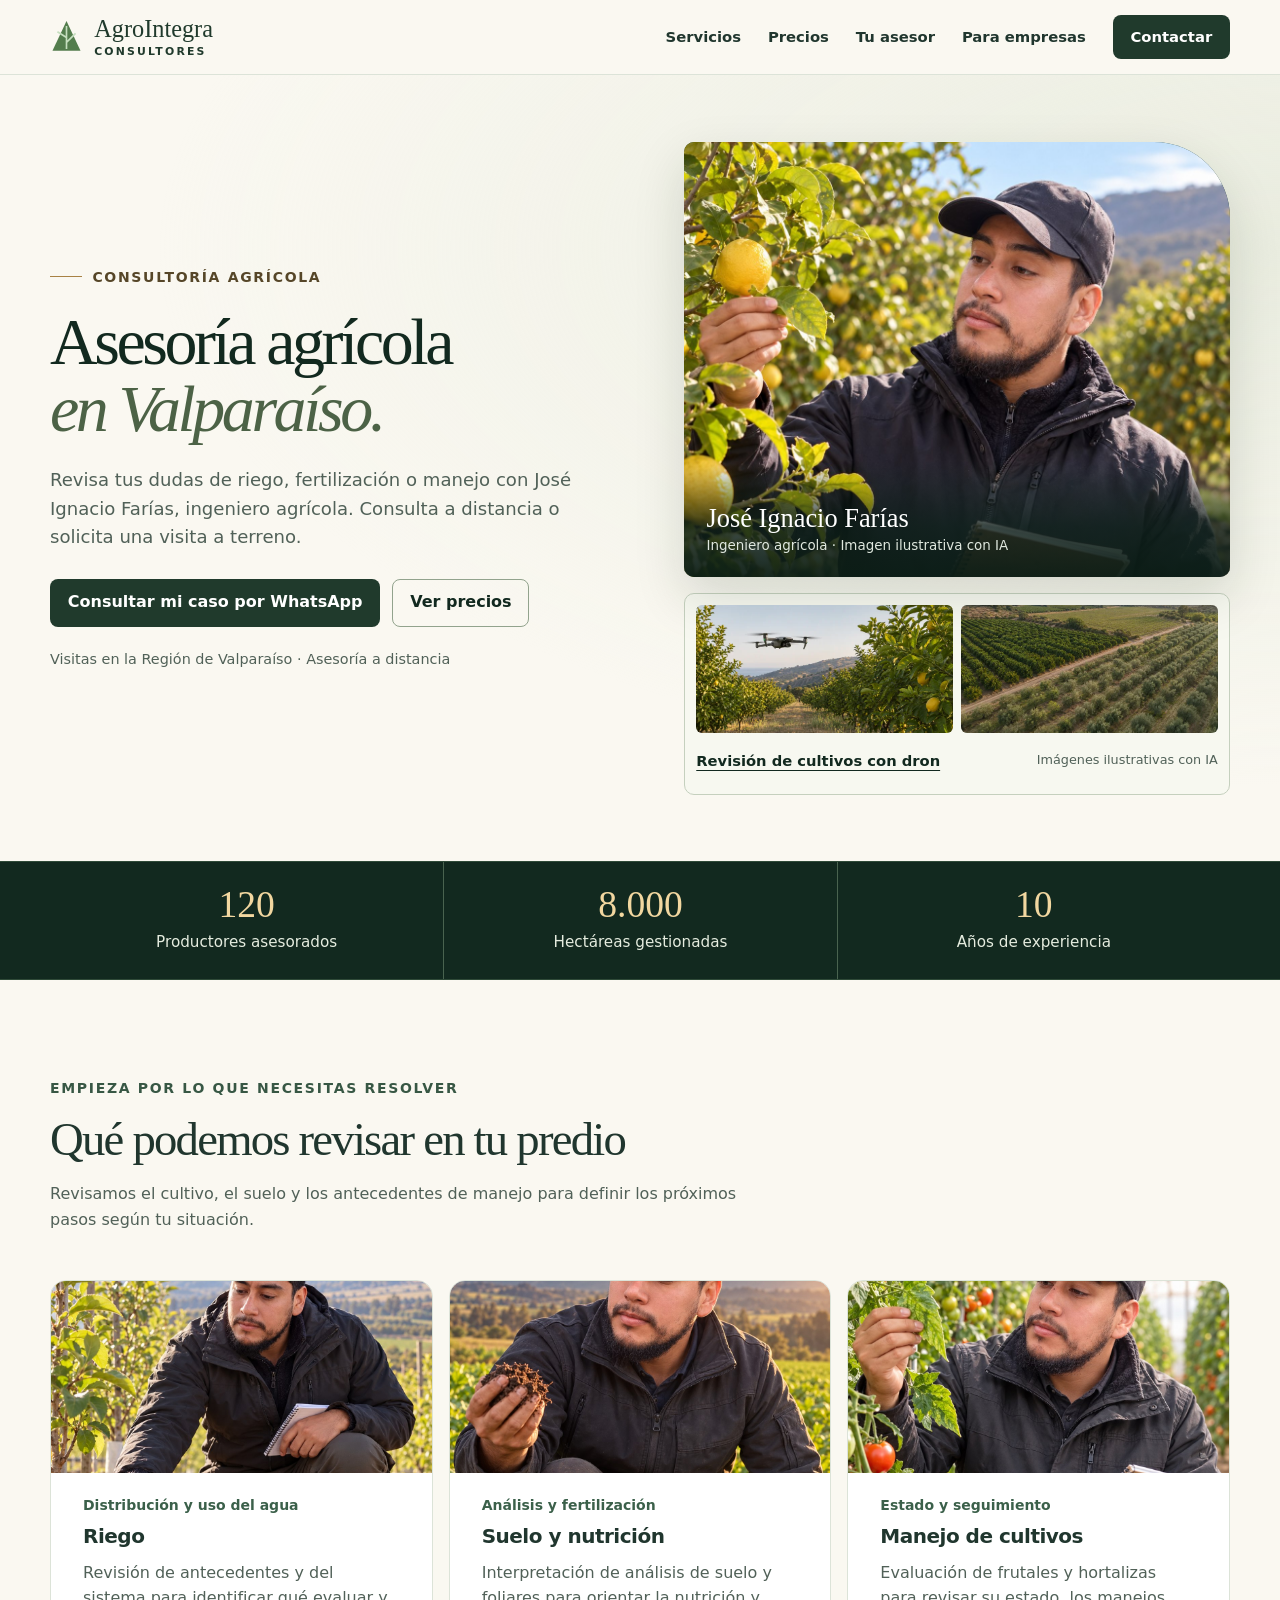
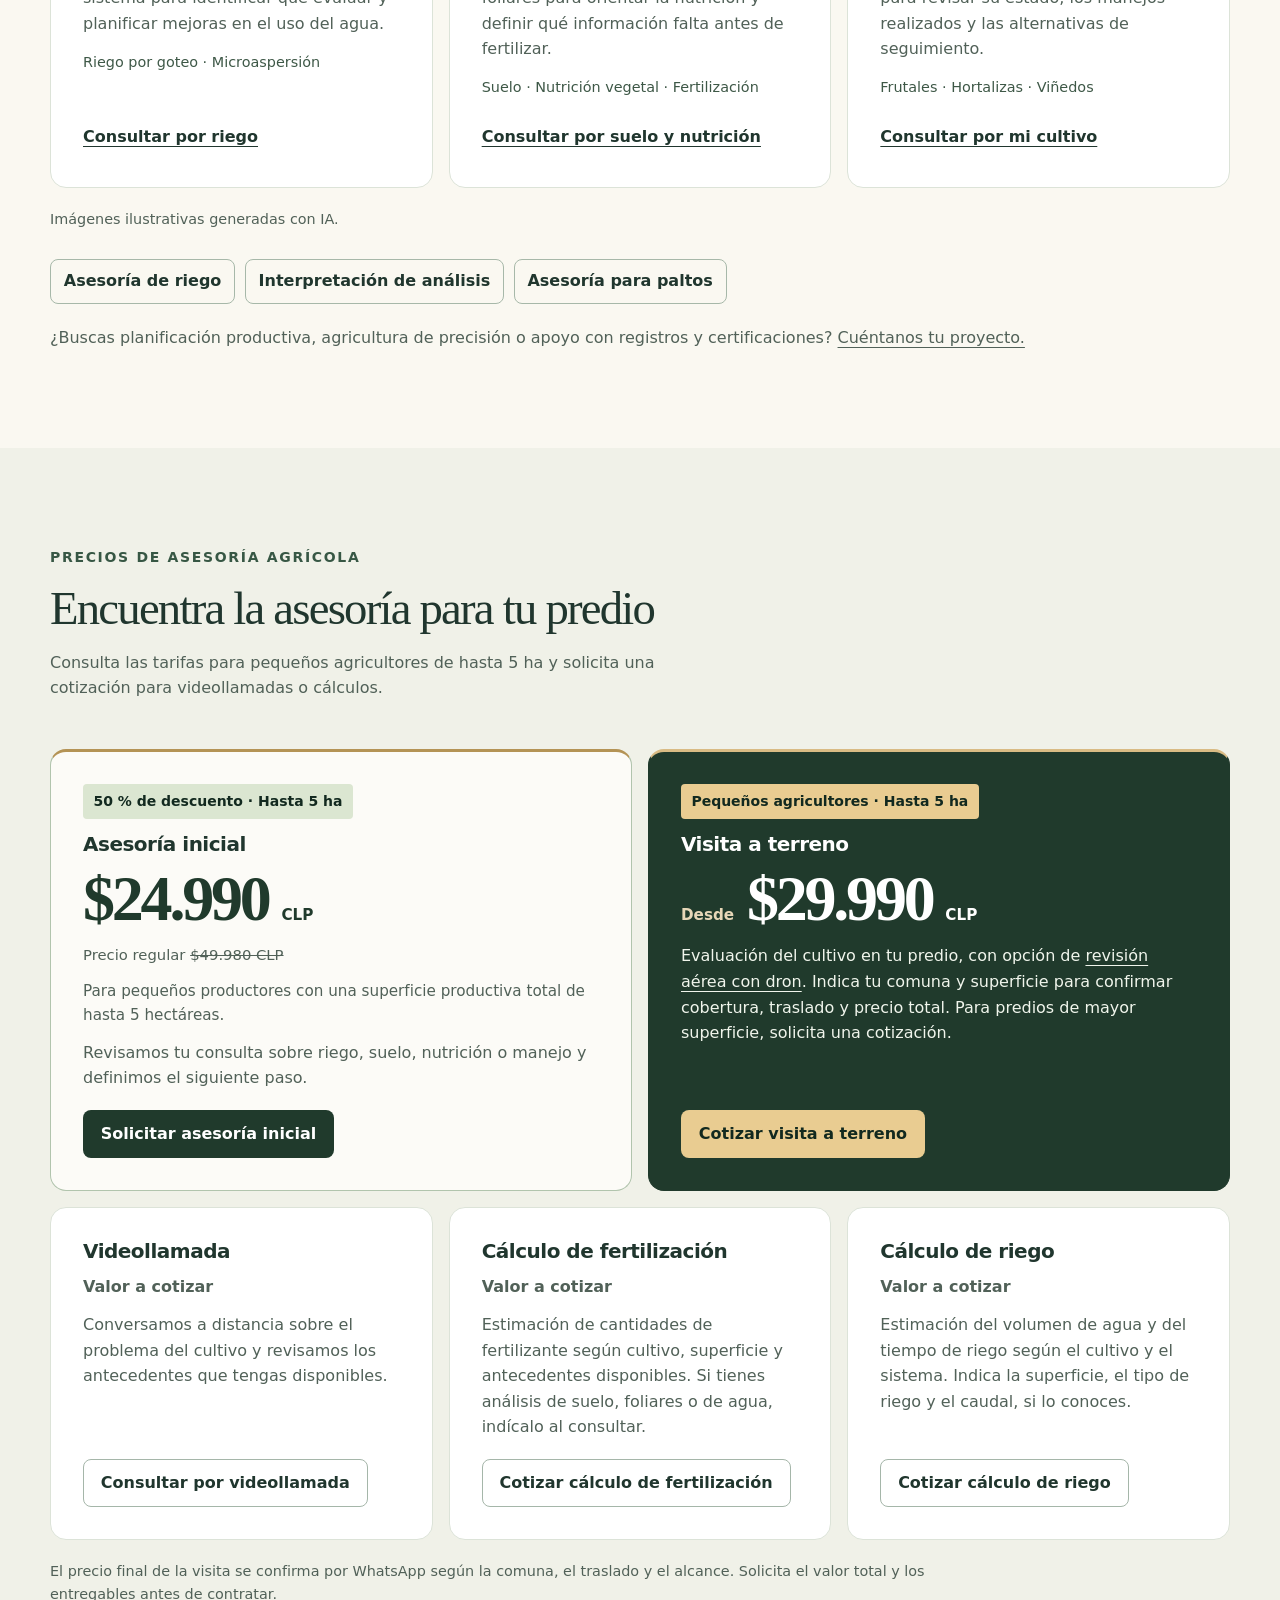
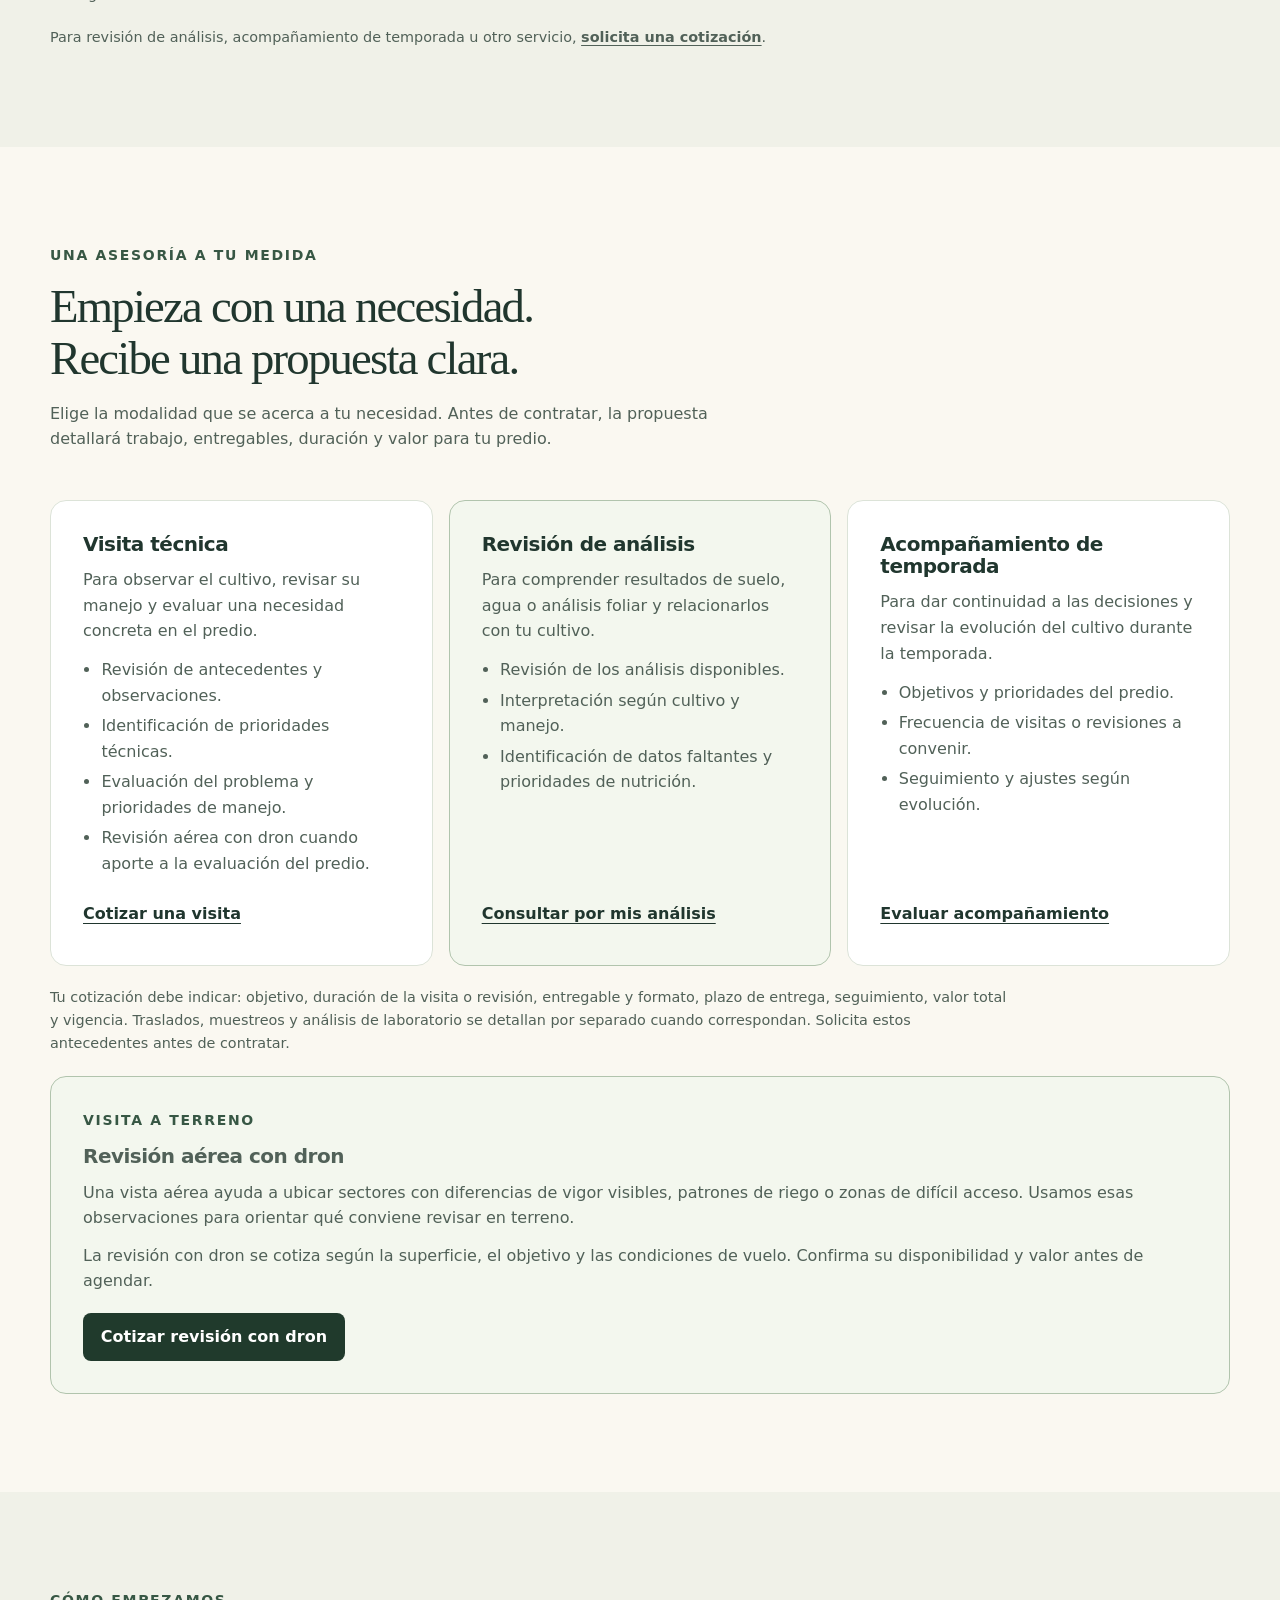
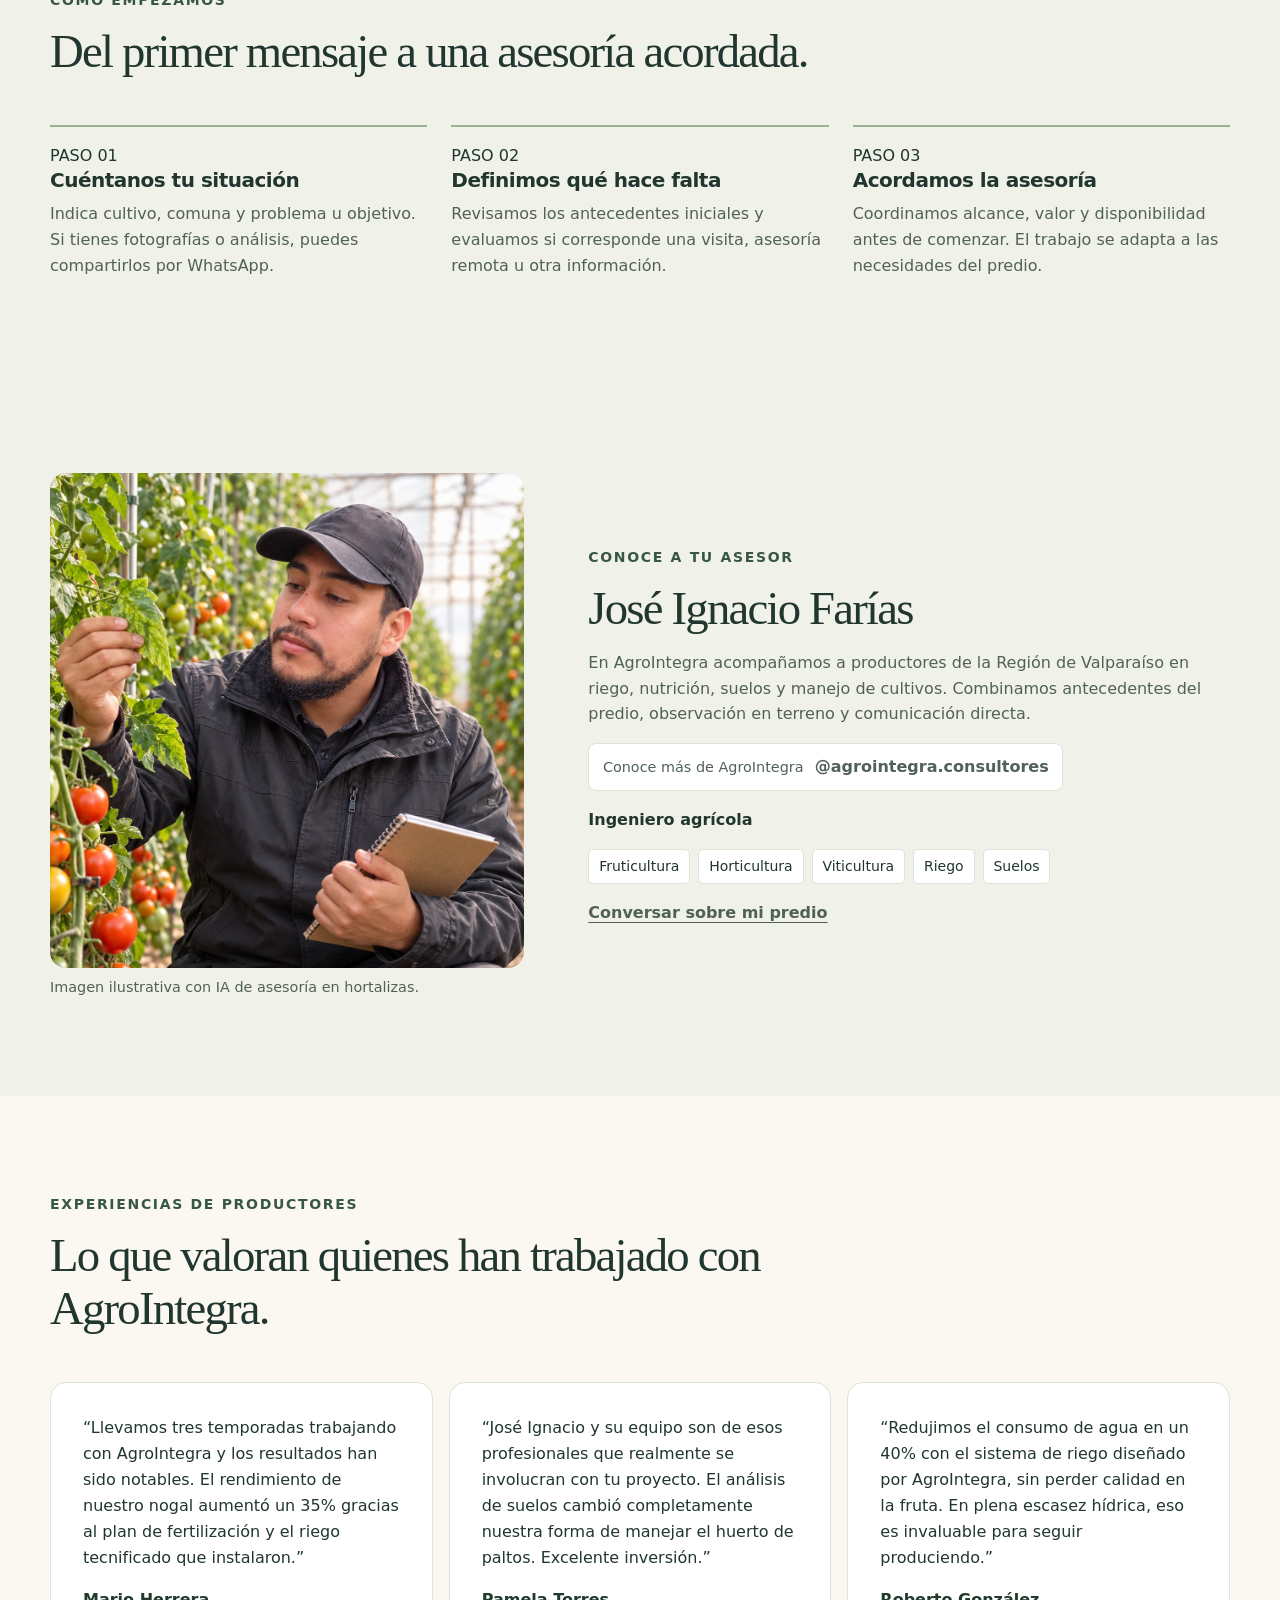
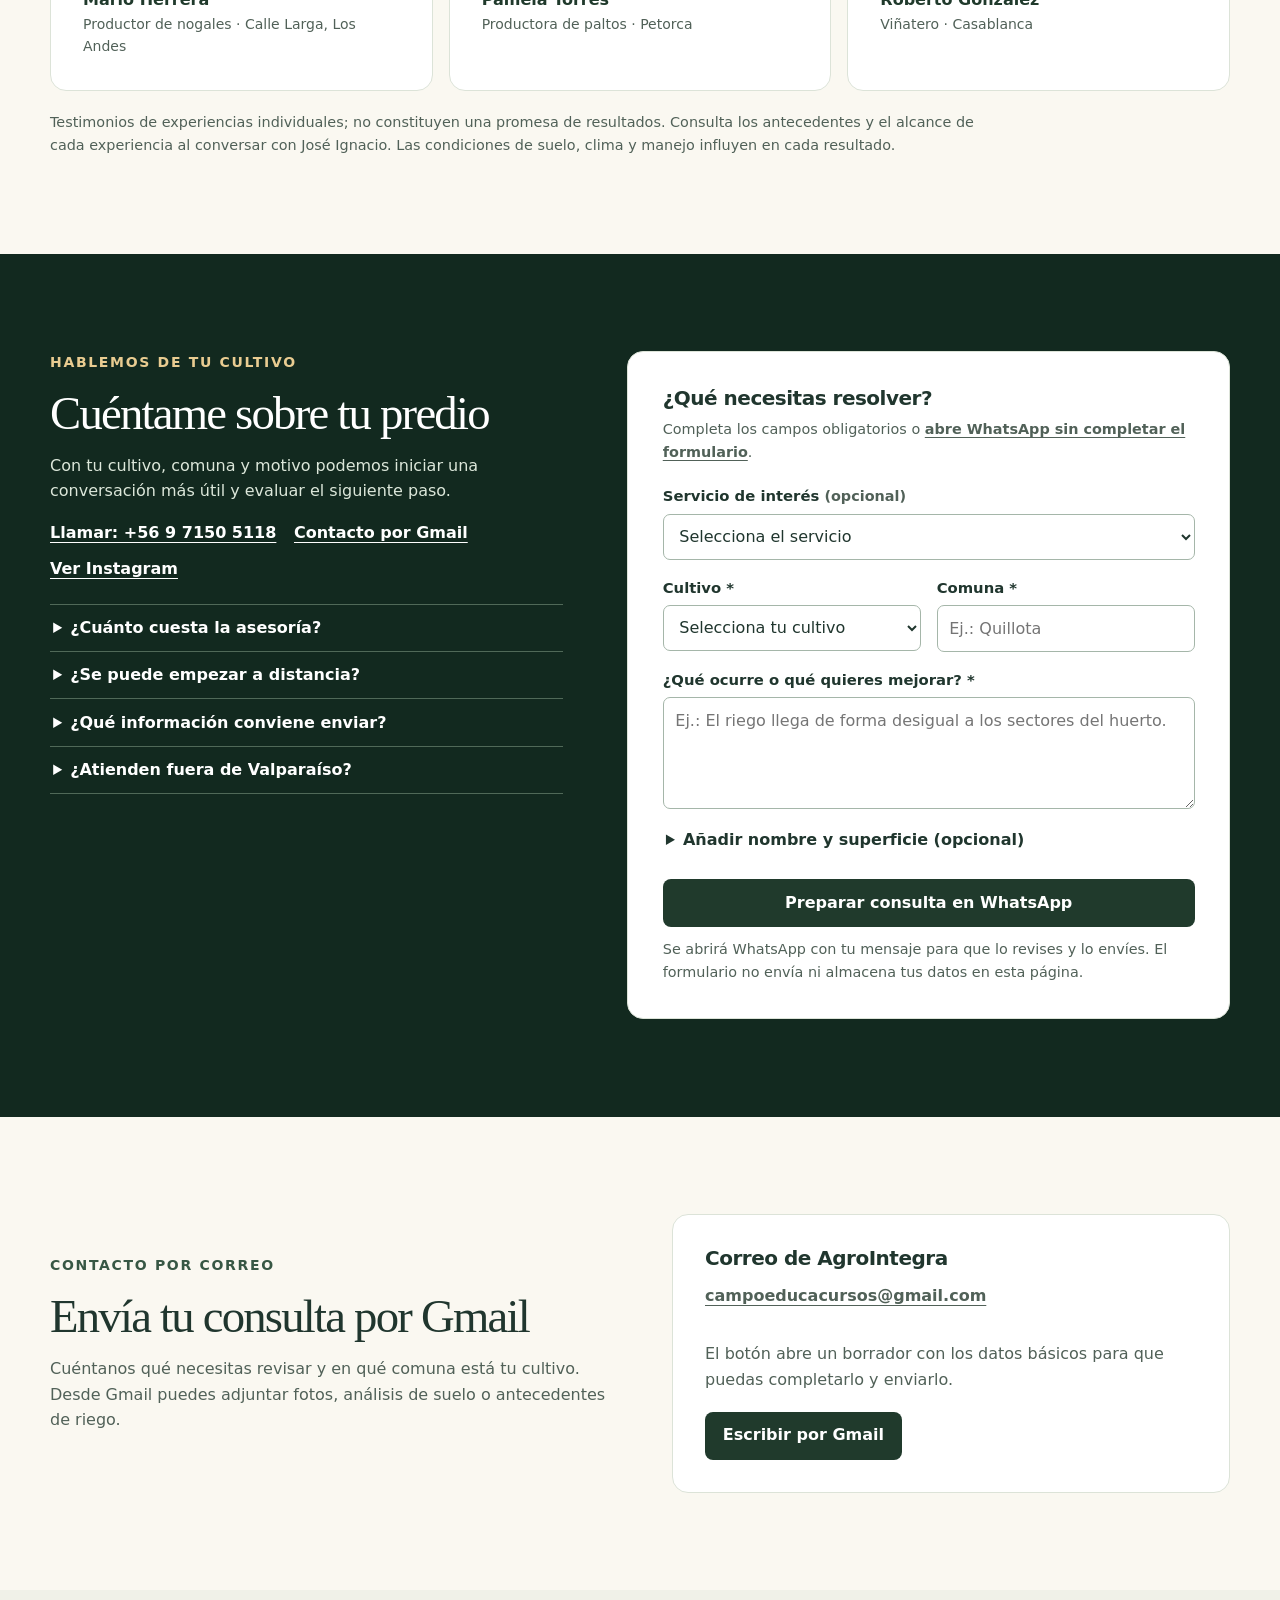
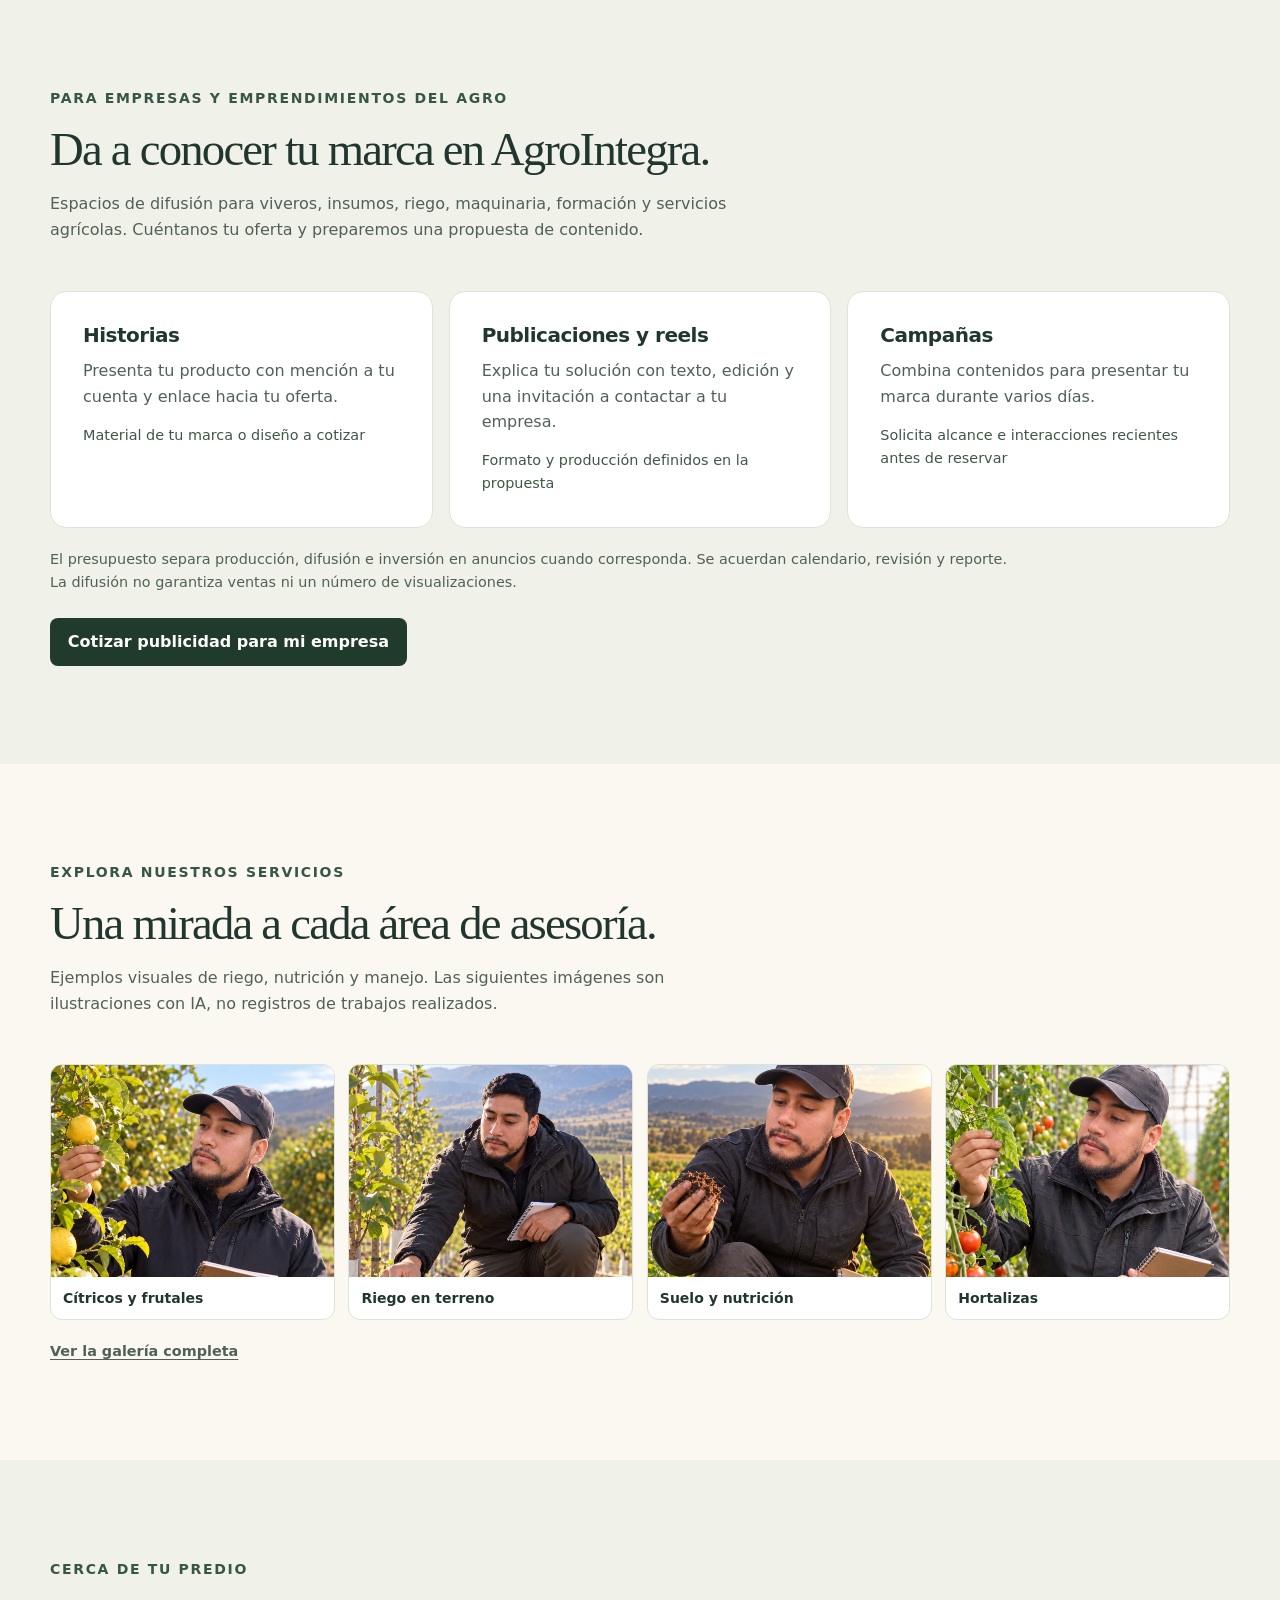
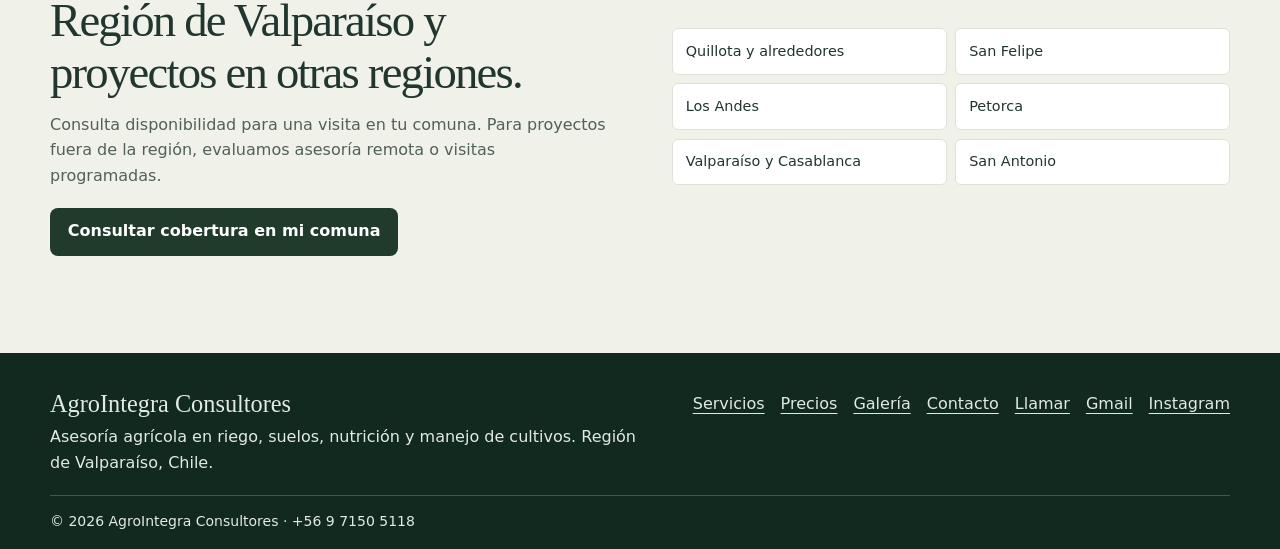
==== commit 9a55f5dc: "Incorpora el contacto comercial de AgroIntegra por Gmail" ====
--- a/index.html
+++ b/index.html
@@ -90,11 +90,26 @@
 <section class="section cream" id="beneficios"><div class="wrap"><div class="intro"><span class="eyebrow">Cómo empezamos</span><h2>Del primer mensaje a una asesoría acordada.</h2></div><div class="steps"><article class="step"><span>PASO 01</span><h3>Cuéntanos tu situación</h3><p>Indica cultivo, comuna y problema u objetivo. Si tienes fotografías o análisis, puedes compartirlos por WhatsApp.</p></article><article class="step"><span>PASO 02</span><h3>Definimos qué hace falta</h3><p>Revisamos los antecedentes iniciales y evaluamos si corresponde una visita, asesoría remota u otra información.</p></article><article class="step"><span>PASO 03</span><h3>Acordamos la asesoría</h3><p>Coordinamos alcance, valor y disponibilidad antes de comenzar. El trabajo se adapta a las necesidades del predio.</p></article></div></div></section>
 <section class="section cream" id="nosotros"><div class="wrap advisor"><figure><img class="advisor-image" src="./images/instagram/02-tomate-invernadero.jpg" alt="Ilustración de José Ignacio revisando hortalizas en invernadero" width="1122" height="1402" loading="lazy" decoding="async"><figcaption class="small">Imagen ilustrativa con IA de asesoría en hortalizas.</figcaption></figure><div><span class="eyebrow">Conoce a tu asesor</span><h2>José Ignacio Farías</h2><p>En AgroIntegra acompañamos a productores de la Región de Valparaíso en riego, nutrición, suelos y manejo de cultivos. Combinamos antecedentes del predio, observación en terreno y comunicación directa.</p><p><a class="instagram-feature" href="https://www.instagram.com/agrointegra.consultores/" target="_blank" rel="noopener"><span>Conoce más de AgroIntegra</span><strong>@agrointegra.consultores</strong></a></p><p class="signature">Ingeniero agrícola</p><div class="tags" aria-label="Áreas de asesoría"><span>Fruticultura</span><span>Horticultura</span><span>Viticultura</span><span>Riego</span><span>Suelos</span></div><p><a class="inline-link" data-topic="asesoria" href="https://wa.me/56971505118" target="_blank" rel="noopener">Conversar sobre mi predio</a></p></div></div></section>
 <section class="section" id="testimonios"><div class="wrap"><div class="intro"><span class="eyebrow">Experiencias de productores</span><h2>Lo que valoran quienes han trabajado con AgroIntegra.</h2></div><div class="quotes"><figure class="quote"><blockquote>“Llevamos tres temporadas trabajando con AgroIntegra y los resultados han sido notables. El rendimiento de nuestro nogal aumentó un 35% gracias al plan de fertilización y el riego tecnificado que instalaron.”</blockquote><figcaption><strong>Mario Herrera</strong>Productor de nogales · Calle Larga, Los Andes</figcaption></figure><figure class="quote"><blockquote>“José Ignacio y su equipo son de esos profesionales que realmente se involucran con tu proyecto. El análisis de suelos cambió completamente nuestra forma de manejar el huerto de paltos. Excelente inversión.”</blockquote><figcaption><strong>Pamela Torres</strong>Productora de paltos · Petorca</figcaption></figure><figure class="quote"><blockquote>“Redujimos el consumo de agua en un 40% con el sistema de riego diseñado por AgroIntegra, sin perder calidad en la fruta. En plena escasez hídrica, eso es invaluable para seguir produciendo.”</blockquote><figcaption><strong>Roberto González</strong>Viñatero · Casablanca</figcaption></figure></div><p class="case-note">Testimonios de experiencias individuales; no constituyen una promesa de resultados. Consulta los antecedentes y el alcance de cada experiencia al conversar con José Ignacio. Las condiciones de suelo, clima y manejo influyen en cada resultado.</p></div></section>
-<section class="section cream" id="contacto"><div class="wrap contact-grid"><div class="contact-copy"><span class="eyebrow">Hablemos de tu cultivo</span><h2>Cuéntame sobre tu predio</h2><p>Con tu cultivo, comuna y motivo podemos iniciar una conversación más útil y evaluar el siguiente paso.</p><div class="contact-links"><a href="tel:+56971505118">Llamar: +56 9 7150 5118</a><a href="https://www.instagram.com/agrointegra.consultores/" target="_blank" rel="noopener">Ver Instagram</a></div><div class="faq"><details><summary>¿Cuánto cuesta la asesoría?</summary><p>La asesoría inicial cuesta $24.990 CLP con el descuento para pequeños productores de hasta 5 ha. La visita a terreno para ese mismo grupo parte en $29.990 CLP. Consulta <a href="#precios">los servicios y tarifas</a>. Para confirmar una cotización, indícanos cultivo, comuna, superficie y necesidad. El presupuesto especifica qué se revisa, duración, entregables, plazo, seguimiento y valor total. Confirma si incluye traslados, muestreo y laboratorio. Recibirás las condiciones antes de contratar.</p></details><details><summary>¿Se puede empezar a distancia?</summary><p>Podemos revisar los antecedentes iniciales por WhatsApp y evaluar si es posible continuar de forma remota o si hace falta una visita en terreno.</p></details><details><summary>¿Qué información conviene enviar?</summary><p>Cultivo, comuna, superficie aproximada y lo que observas o buscas mejorar. Si los tienes, añade fotografías recientes y análisis de suelo o agua en WhatsApp.</p></details><details><summary>¿Atienden fuera de Valparaíso?</summary><p>Para otras regiones, consulta por asesoría remota o visitas programadas. La disponibilidad se acuerda según el proyecto y la ubicación.</p></details></div></div><div class="contact-form"><h3>¿Qué necesitas resolver?</h3><p class="small">Completa los campos obligatorios o <a class="inline-link" data-topic="general" href="https://wa.me/56971505118" target="_blank" rel="noopener">abre WhatsApp sin completar el formulario</a>.</p><form id="contactForm"><div class="form-grid"><div class="field full"><label for="servicio-contacto">Servicio de interés <span class="small">(opcional)</span></label><select id="servicio-contacto" name="servicio"><option value="">Selecciona el servicio</option><option>Asesoría inicial</option><option>Visita a terreno</option><option>Visita a terreno con revisión aérea</option><option>Videollamada</option><option>Cálculo de fertilización</option><option>Cálculo de riego</option><option>Otro servicio</option></select></div><div class="field"><label for="cultivo">Cultivo *</label><select id="cultivo" name="cultivo" required><option value="">Selecciona tu cultivo</option><option>Palto</option><option>Nogal</option><option>Vid de mesa</option><option>Vid vinífera</option><option>Cítricos</option><option>Arándanos</option><option>Hortalizas</option><option>Otros frutales</option><option>Cereales</option><option>Flores</option><option>Otro / proyecto por definir</option></select></div><div class="field"><label for="comuna">Comuna *</label><input id="comuna" name="comuna" autocomplete="address-level2" placeholder="Ej.: Quillota" maxlength="100" required></div><div class="field full"><label for="mensaje">¿Qué ocurre o qué quieres mejorar? *</label><textarea id="mensaje" name="mensaje" placeholder="Ej.: El riego llega de forma desigual a los sectores del huerto." maxlength="1500" required></textarea></div></div><details class="optional"><summary>Añadir nombre y superficie (opcional)</summary><div class="form-grid"><div class="field"><label for="nombre">Tu nombre</label><input id="nombre" name="nombre" autocomplete="given-name" maxlength="100"></div><div class="field"><label for="superficie">Superficie aproximada (ha)</label><input id="superficie" name="superficie" type="number" min="0.01" step="0.01" placeholder="Ej.: 5"></div></div></details><button class="btn btn-main" type="submit">Preparar consulta en WhatsApp</button><p class="form-help" id="formHelp">Se abrirá WhatsApp con tu mensaje para que lo revises y lo envíes. El formulario no envía ni almacena tus datos en esta página.</p><div class="form-result" id="formResult" role="status" hidden>Tu mensaje está preparado. <a id="whatsappFallback" href="https://wa.me/56971505118" target="_blank" rel="noopener">Abrir consulta en WhatsApp</a></div></form></div></div></section>
+<section class="section cream" id="contacto"><div class="wrap contact-grid"><div class="contact-copy"><span class="eyebrow">Hablemos de tu cultivo</span><h2>Cuéntame sobre tu predio</h2><p>Con tu cultivo, comuna y motivo podemos iniciar una conversación más útil y evaluar el siguiente paso.</p><div class="contact-links"><a href="tel:+56971505118">Llamar: +56 9 7150 5118</a><a href="#correo">Contacto por Gmail</a><a href="https://www.instagram.com/agrointegra.consultores/" target="_blank" rel="noopener">Ver Instagram</a></div><div class="faq"><details><summary>¿Cuánto cuesta la asesoría?</summary><p>La asesoría inicial cuesta $24.990 CLP con el descuento para pequeños productores de hasta 5 ha. La visita a terreno para ese mismo grupo parte en $29.990 CLP. Consulta <a href="#precios">los servicios y tarifas</a>. Para confirmar una cotización, indícanos cultivo, comuna, superficie y necesidad. El presupuesto especifica qué se revisa, duración, entregables, plazo, seguimiento y valor total. Confirma si incluye traslados, muestreo y laboratorio. Recibirás las condiciones antes de contratar.</p></details><details><summary>¿Se puede empezar a distancia?</summary><p>Podemos revisar los antecedentes iniciales por WhatsApp y evaluar si es posible continuar de forma remota o si hace falta una visita en terreno.</p></details><details><summary>¿Qué información conviene enviar?</summary><p>Cultivo, comuna, superficie aproximada y lo que observas o buscas mejorar. Si los tienes, añade fotografías recientes y análisis de suelo o agua en WhatsApp.</p></details><details><summary>¿Atienden fuera de Valparaíso?</summary><p>Para otras regiones, consulta por asesoría remota o visitas programadas. La disponibilidad se acuerda según el proyecto y la ubicación.</p></details></div></div><div class="contact-form"><h3>¿Qué necesitas resolver?</h3><p class="small">Completa los campos obligatorios o <a class="inline-link" data-topic="general" href="https://wa.me/56971505118" target="_blank" rel="noopener">abre WhatsApp sin completar el formulario</a>.</p><form id="contactForm"><div class="form-grid"><div class="field full"><label for="servicio-contacto">Servicio de interés <span class="small">(opcional)</span></label><select id="servicio-contacto" name="servicio"><option value="">Selecciona el servicio</option><option>Asesoría inicial</option><option>Visita a terreno</option><option>Visita a terreno con revisión aérea</option><option>Videollamada</option><option>Cálculo de fertilización</option><option>Cálculo de riego</option><option>Otro servicio</option></select></div><div class="field"><label for="cultivo">Cultivo *</label><select id="cultivo" name="cultivo" required><option value="">Selecciona tu cultivo</option><option>Palto</option><option>Nogal</option><option>Vid de mesa</option><option>Vid vinífera</option><option>Cítricos</option><option>Arándanos</option><option>Hortalizas</option><option>Otros frutales</option><option>Cereales</option><option>Flores</option><option>Otro / proyecto por definir</option></select></div><div class="field"><label for="comuna">Comuna *</label><input id="comuna" name="comuna" autocomplete="address-level2" placeholder="Ej.: Quillota" maxlength="100" required></div><div class="field full"><label for="mensaje">¿Qué ocurre o qué quieres mejorar? *</label><textarea id="mensaje" name="mensaje" placeholder="Ej.: El riego llega de forma desigual a los sectores del huerto." maxlength="1500" required></textarea></div></div><details class="optional"><summary>Añadir nombre y superficie (opcional)</summary><div class="form-grid"><div class="field"><label for="nombre">Tu nombre</label><input id="nombre" name="nombre" autocomplete="given-name" maxlength="100"></div><div class="field"><label for="superficie">Superficie aproximada (ha)</label><input id="superficie" name="superficie" type="number" min="0.01" step="0.01" placeholder="Ej.: 5"></div></div></details><button class="btn btn-main" type="submit">Preparar consulta en WhatsApp</button><p class="form-help" id="formHelp">Se abrirá WhatsApp con tu mensaje para que lo revises y lo envíes. El formulario no envía ni almacena tus datos en esta página.</p><div class="form-result" id="formResult" role="status" hidden>Tu mensaje está preparado. <a id="whatsappFallback" href="https://wa.me/56971505118" target="_blank" rel="noopener">Abrir consulta en WhatsApp</a></div></form></div></div></section>
+<section class="section" id="correo" aria-labelledby="correo-titulo">
+  <div class="wrap coverage">
+    <div>
+      <span class="eyebrow">Contacto por correo</span>
+      <h2 id="correo-titulo">Envía tu consulta por Gmail</h2>
+      <p>Cuéntanos qué necesitas revisar y en qué comuna está tu cultivo. Desde Gmail puedes adjuntar fotos, análisis de suelo o antecedentes de riego.</p>
+    </div>
+    <div class="service">
+      <h3>Correo de AgroIntegra</h3>
+      <p><a class="inline-link" href="mailto:campoeducacursos@gmail.com?subject=Consulta%20agr%C3%ADcola%20para%20AgroIntegra&amp;body=Hola%2C%20quisiera%20consultar%20por%20una%20asesor%C3%ADa%20agr%C3%ADcola.%0D%0A%0D%0ACultivo%3A%0D%0AComuna%3A%0D%0ASuperficie%20%28ha%29%3A%0D%0AServicio%20o%20motivo%20de%20la%20consulta%3A">campoeducacursos@gmail.com</a></p>
+      <p>El botón abre un borrador con los datos básicos para que puedas completarlo y enviarlo.</p>
+      <a class="btn btn-main" href="https://mail.google.com/mail/?view=cm&amp;fs=1&amp;to=campoeducacursos%40gmail.com&amp;su=Consulta%20agr%C3%ADcola%20para%20AgroIntegra&amp;body=Hola%2C%20quisiera%20consultar%20por%20una%20asesor%C3%ADa%20agr%C3%ADcola.%0D%0A%0D%0ACultivo%3A%0D%0AComuna%3A%0D%0ASuperficie%20%28ha%29%3A%0D%0AServicio%20o%20motivo%20de%20la%20consulta%3A" target="_blank" rel="noopener">Escribir por Gmail</a>
+    </div>
+  </div>
+</section>
 <section class="section cream" id="publicidad"><div class="wrap"><div class="intro"><span class="eyebrow">Para empresas y emprendimientos del agro</span><h2>Da a conocer tu marca en AgroIntegra.</h2><p>Espacios de difusión para viveros, insumos, riego, maquinaria, formación y servicios agrícolas. Cuéntanos tu oferta y preparemos una propuesta de contenido.</p></div><div class="services"><article class="service"><h3>Historias</h3><p>Presenta tu producto con mención a tu cuenta y enlace hacia tu oferta.</p><span class="scope">Material de tu marca o diseño a cotizar</span></article><article class="service"><h3>Publicaciones y reels</h3><p>Explica tu solución con texto, edición y una invitación a contactar a tu empresa.</p><span class="scope">Formato y producción definidos en la propuesta</span></article><article class="service"><h3>Campañas</h3><p>Combina contenidos para presentar tu marca durante varios días.</p><span class="scope">Solicita alcance e interacciones recientes antes de reservar</span></article></div><p class="case-note">El presupuesto separa producción, difusión e inversión en anuncios cuando corresponda. Se acuerdan calendario, revisión y reporte. La difusión no garantiza ventas ni un número de visualizaciones.</p><p style="margin-top:24px"><a class="btn btn-main" data-topic="publicidad" href="https://wa.me/56971505118" target="_blank" rel="noopener">Cotizar publicidad para mi empresa</a></p></div></section>
 <section class="section" id="galeria"><div class="wrap"><div class="intro"><span class="eyebrow">Explora nuestros servicios</span><h2>Una mirada a cada área de asesoría.</h2><p>Ejemplos visuales de riego, nutrición y manejo. Las siguientes imágenes son ilustraciones con IA, no registros de trabajos realizados.</p></div><div class="gallery-grid"><figure class="gallery-card" data-category="cultivos"><img src="./images/instagram/01-citricos-visita-tecnica.jpg" width="1122" height="1402" alt="Ilustración de José Ignacio revisando cítricos" loading="lazy" decoding="async"><figcaption>Cítricos y frutales</figcaption></figure><figure class="gallery-card" data-category="riego"><img src="./images/instagram/04-riego-por-goteo.jpg" width="1122" height="1402" alt="Ilustración de revisión de riego por goteo" loading="lazy" decoding="async"><figcaption>Riego en terreno</figcaption></figure><figure class="gallery-card" data-category="suelos"><img src="./images/instagram/03-revision-de-suelo.jpg" width="1122" height="1402" alt="Ilustración de observación de suelo en campo" loading="lazy" decoding="async"><figcaption>Suelo y nutrición</figcaption></figure><figure class="gallery-card" data-category="cultivos"><img src="./images/instagram/02-tomate-invernadero.jpg" width="1122" height="1402" alt="Ilustración de revisión de tomates en invernadero" loading="lazy" decoding="async"><figcaption>Hortalizas</figcaption></figure></div><p class="gallery-note"><a class="inline-link" href="galeria.html">Ver la galería completa</a></p></div></section><section class="section cream" id="cobertura"><div class="wrap coverage"><div id="mapa" class="anchor"><span class="eyebrow">Cerca de tu predio</span><h2>Región de Valparaíso y proyectos en otras regiones.</h2><p>Consulta disponibilidad para una visita en tu comuna. Para proyectos fuera de la región, evaluamos asesoría remota o visitas programadas.</p><a class="btn btn-main" data-topic="cobertura" href="https://wa.me/56971505118" target="_blank" rel="noopener">Consultar cobertura en mi comuna</a></div><div class="areas" aria-label="Zonas de atención"><span>Quillota y alrededores</span><span>San Felipe</span><span>Los Andes</span><span>Petorca</span><span>Valparaíso y Casablanca</span><span>San Antonio</span></div></div></section>
 </main>
-<footer><div class="wrap"><div class="footer-top"><div><div class="brand-name">AgroIntegra Consultores</div><p>Asesoría agrícola en riego, suelos, nutrición y manejo de cultivos. Región de Valparaíso, Chile.</p></div><div class="footer-links"><a href="#servicios">Servicios</a><a href="#precios">Precios</a><a href="#galeria">Galería</a><a href="#contacto">Contacto</a><a href="tel:+56971505118">Llamar</a><a href="https://www.instagram.com/agrointegra.consultores/" target="_blank" rel="noopener">Instagram</a></div></div><div class="footer-bottom">© 2026 AgroIntegra Consultores · +56 9 7150 5118</div></div></footer>
+<footer><div class="wrap"><div class="footer-top"><div><div class="brand-name">AgroIntegra Consultores</div><p>Asesoría agrícola en riego, suelos, nutrición y manejo de cultivos. Región de Valparaíso, Chile.</p></div><div class="footer-links"><a href="#servicios">Servicios</a><a href="#precios">Precios</a><a href="#galeria">Galería</a><a href="#contacto">Contacto</a><a href="tel:+56971505118">Llamar</a><a href="#correo">Gmail</a><a href="https://www.instagram.com/agrointegra.consultores/" target="_blank" rel="noopener">Instagram</a></div></div><div class="footer-bottom">© 2026 AgroIntegra Consultores · +56 9 7150 5118</div></div></footer>
 <div class="mobile-cta"><a class="btn btn-main" data-topic="general" href="https://wa.me/56971505118" target="_blank" rel="noopener">Consultar mi caso por WhatsApp</a></div>
 <script>
 const nav=document.getElementById('nav');
@@ -116,3 +131,4 @@
 </body>
 </html>
 
+
